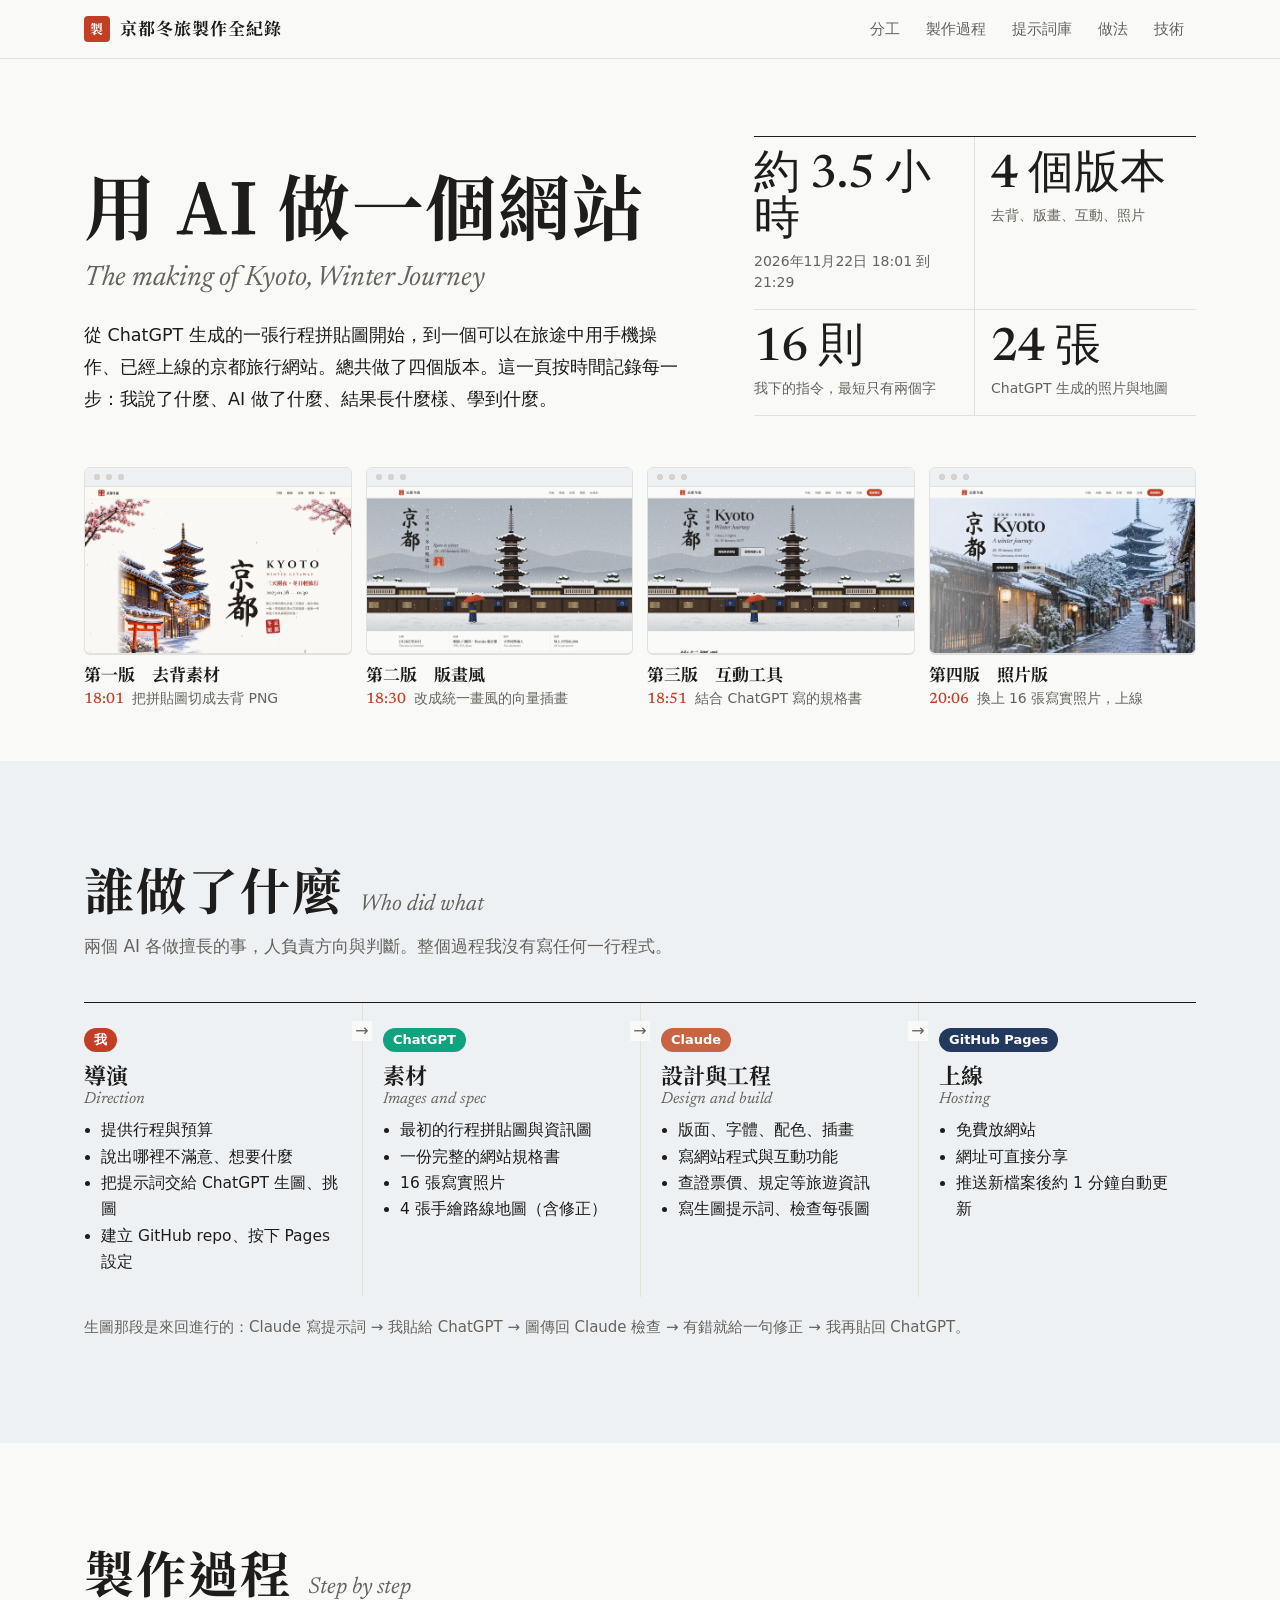
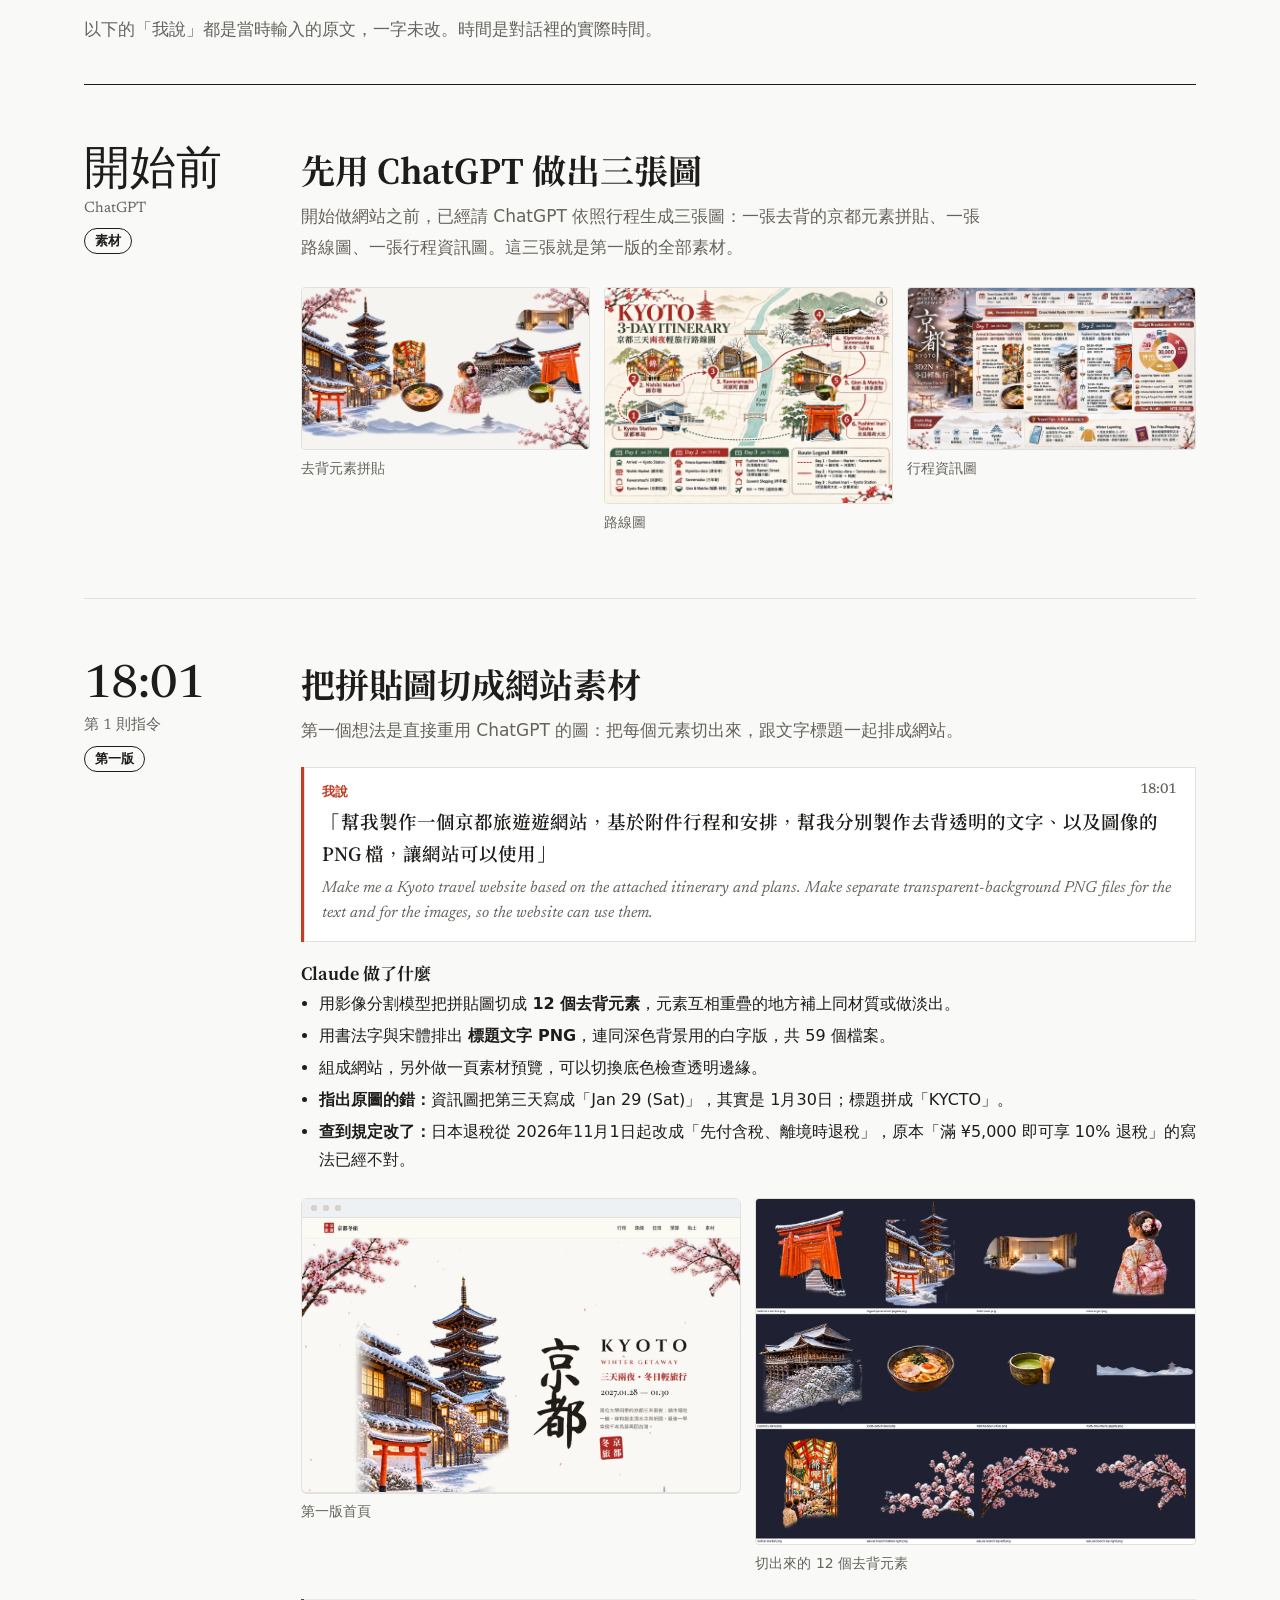
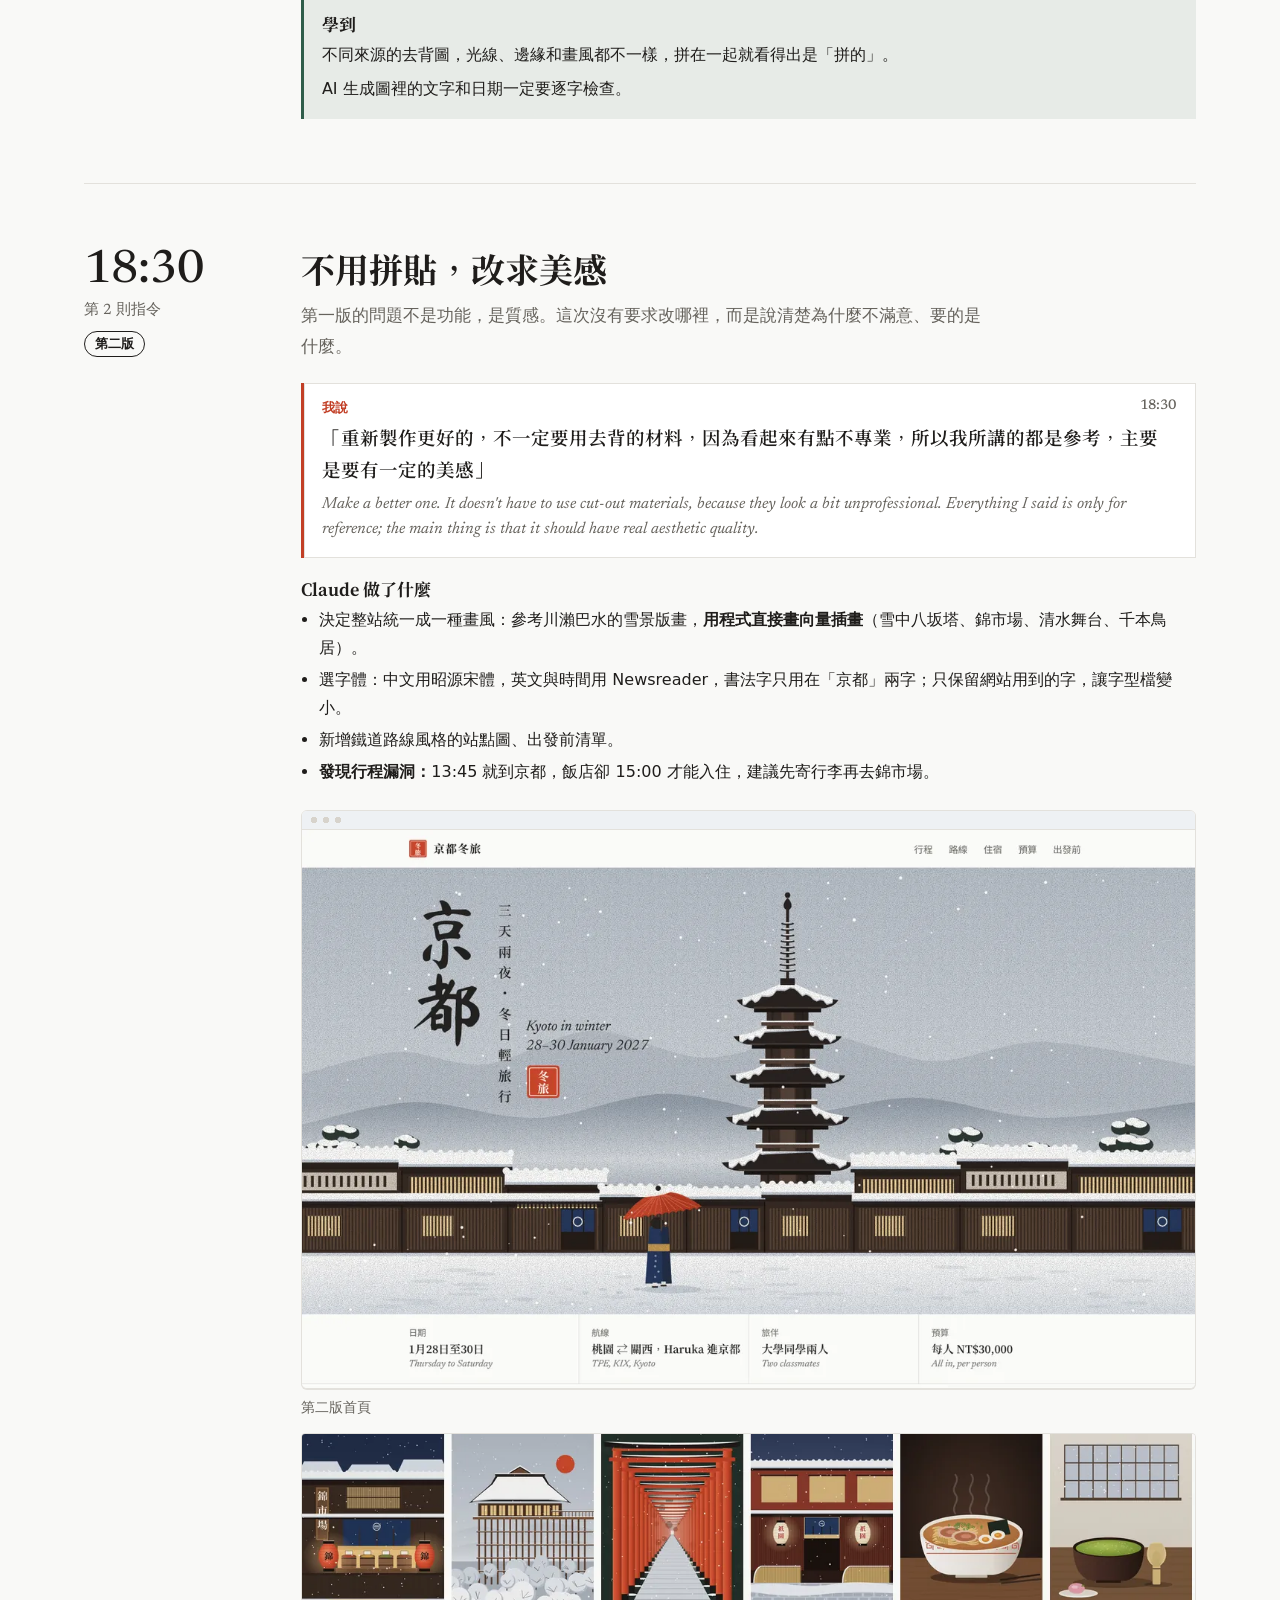
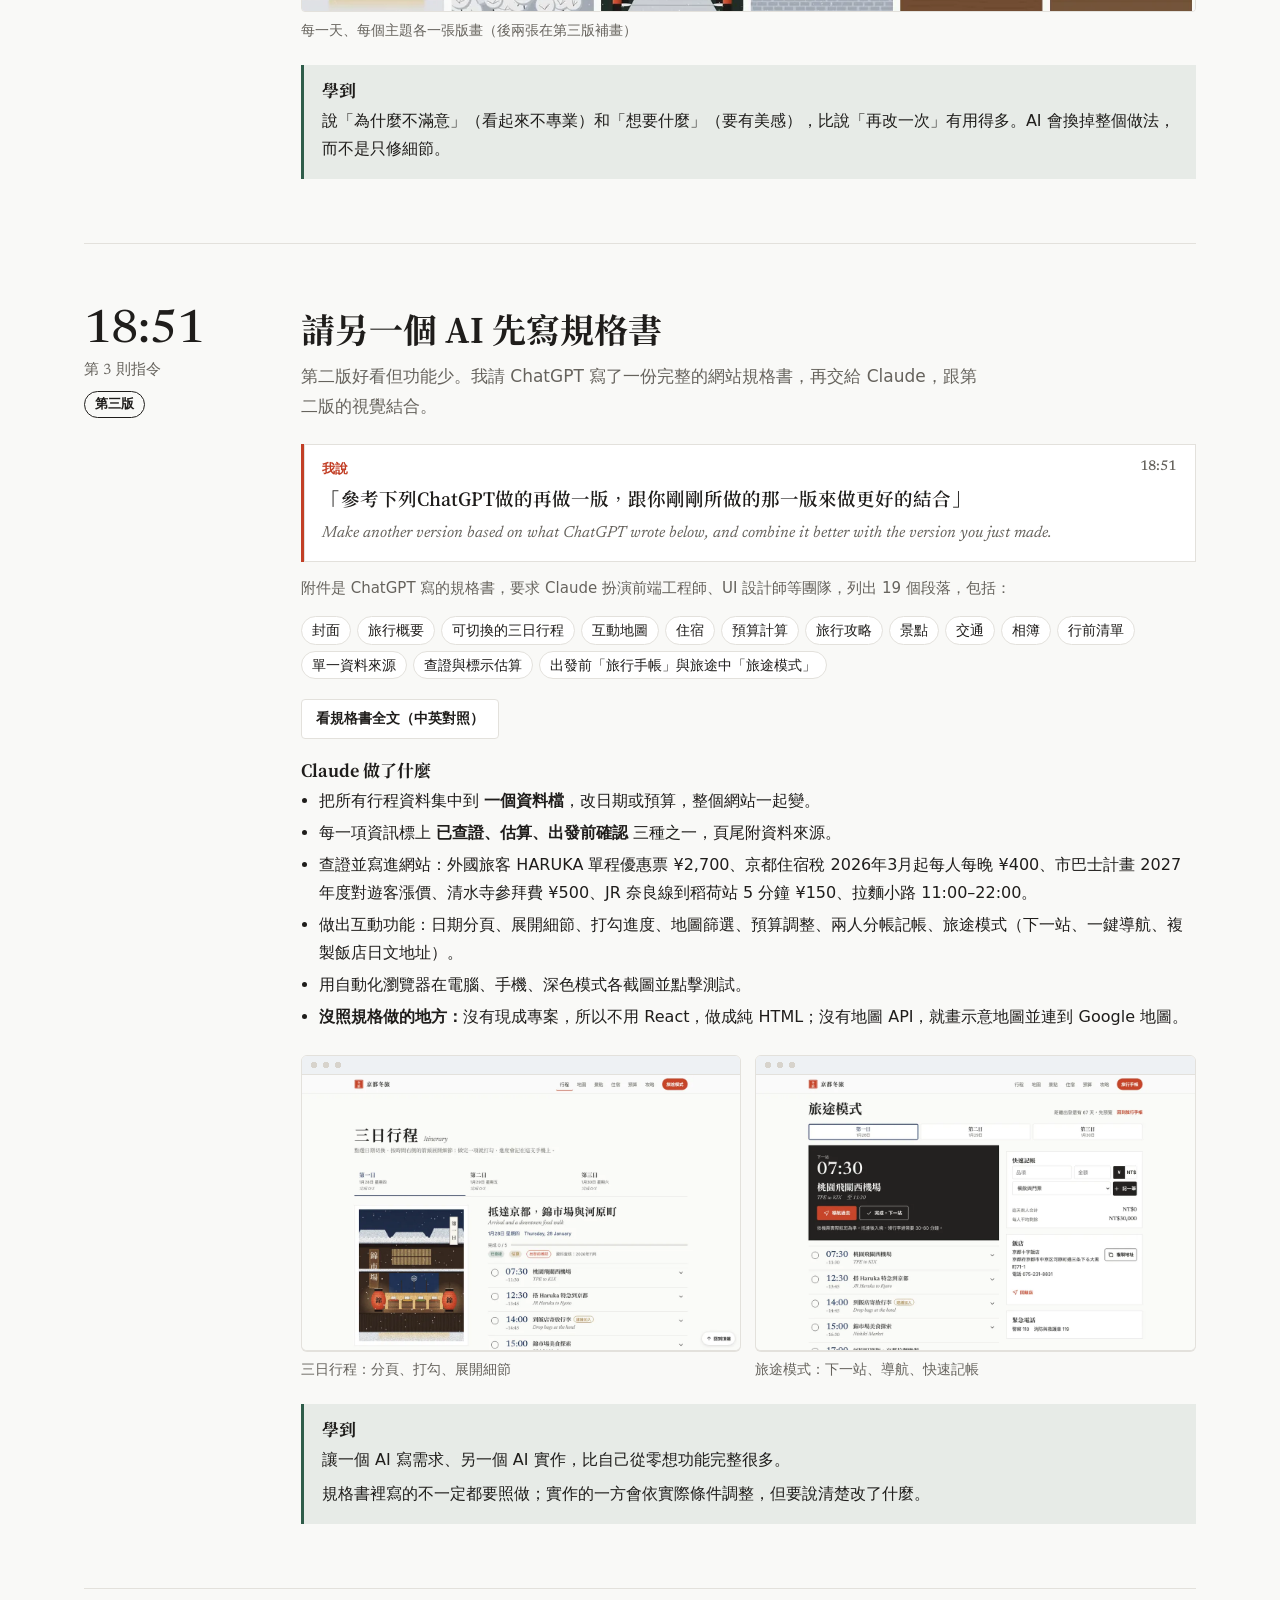
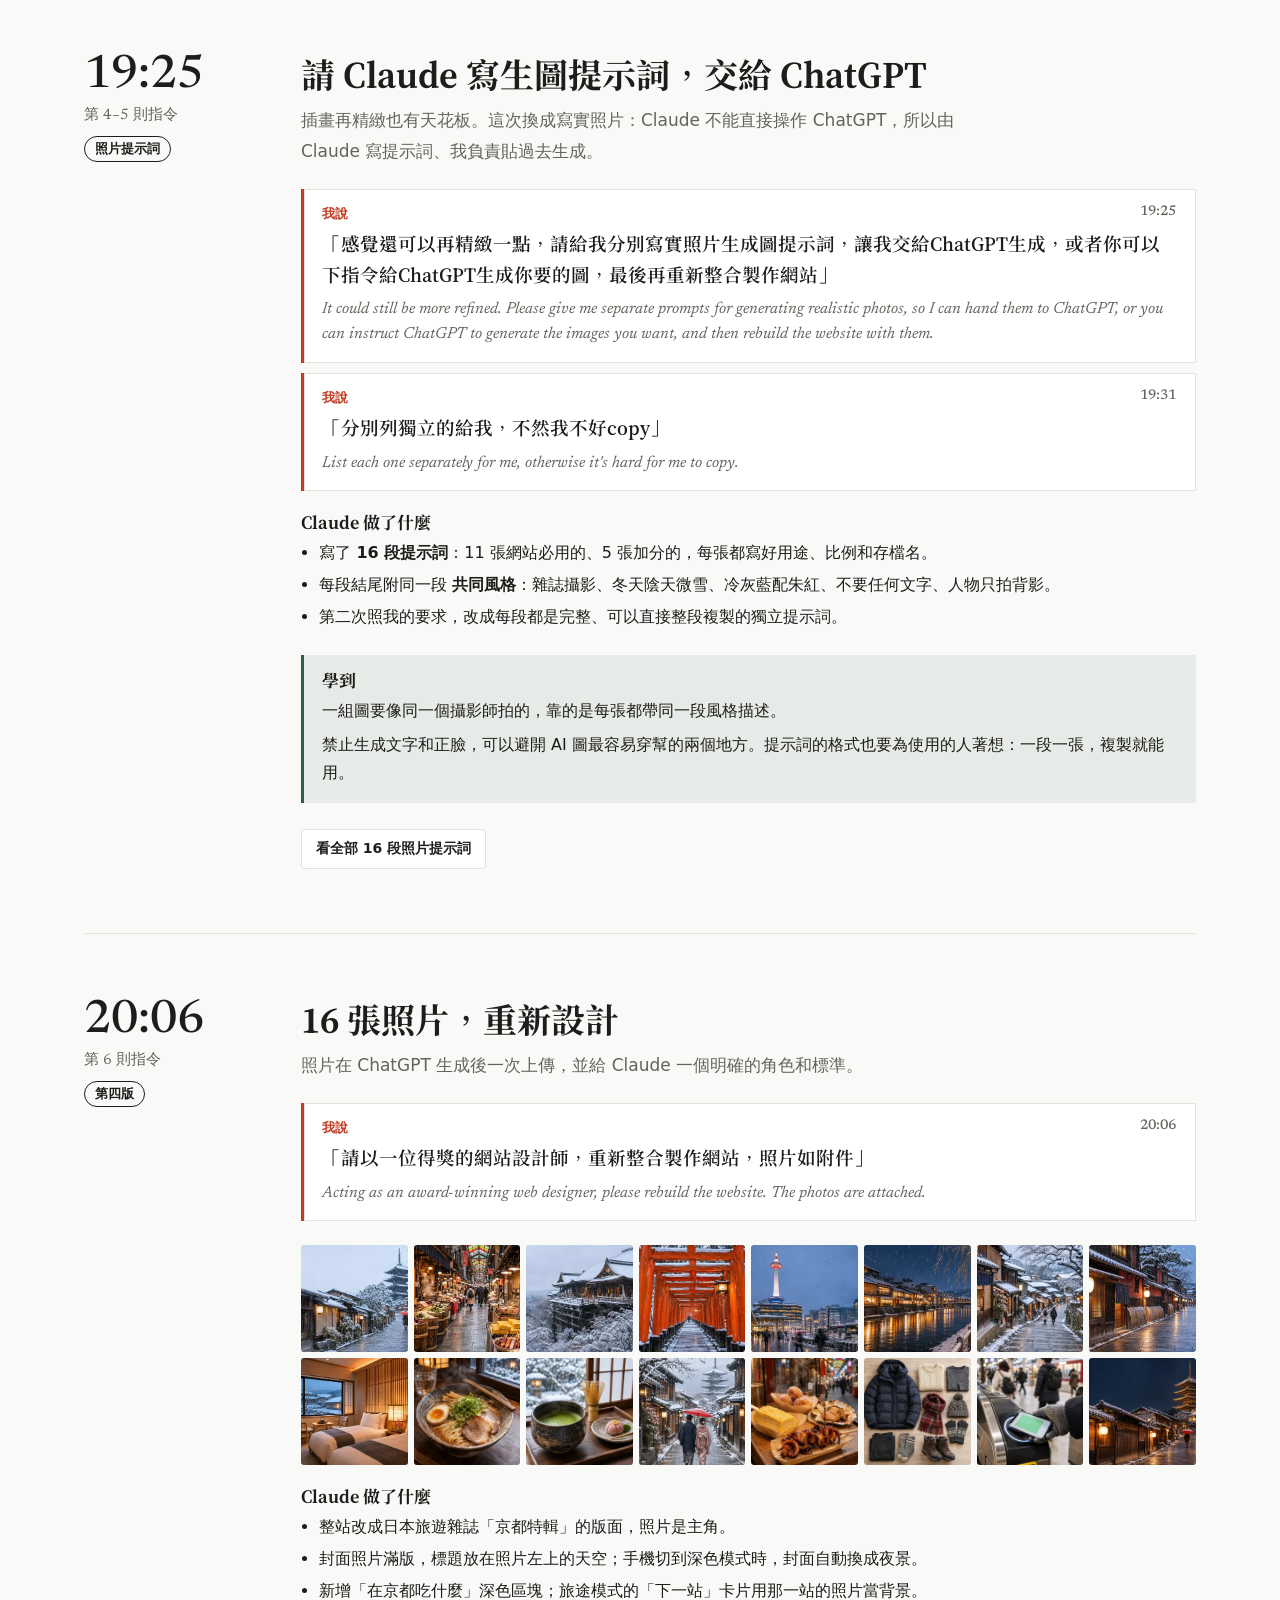
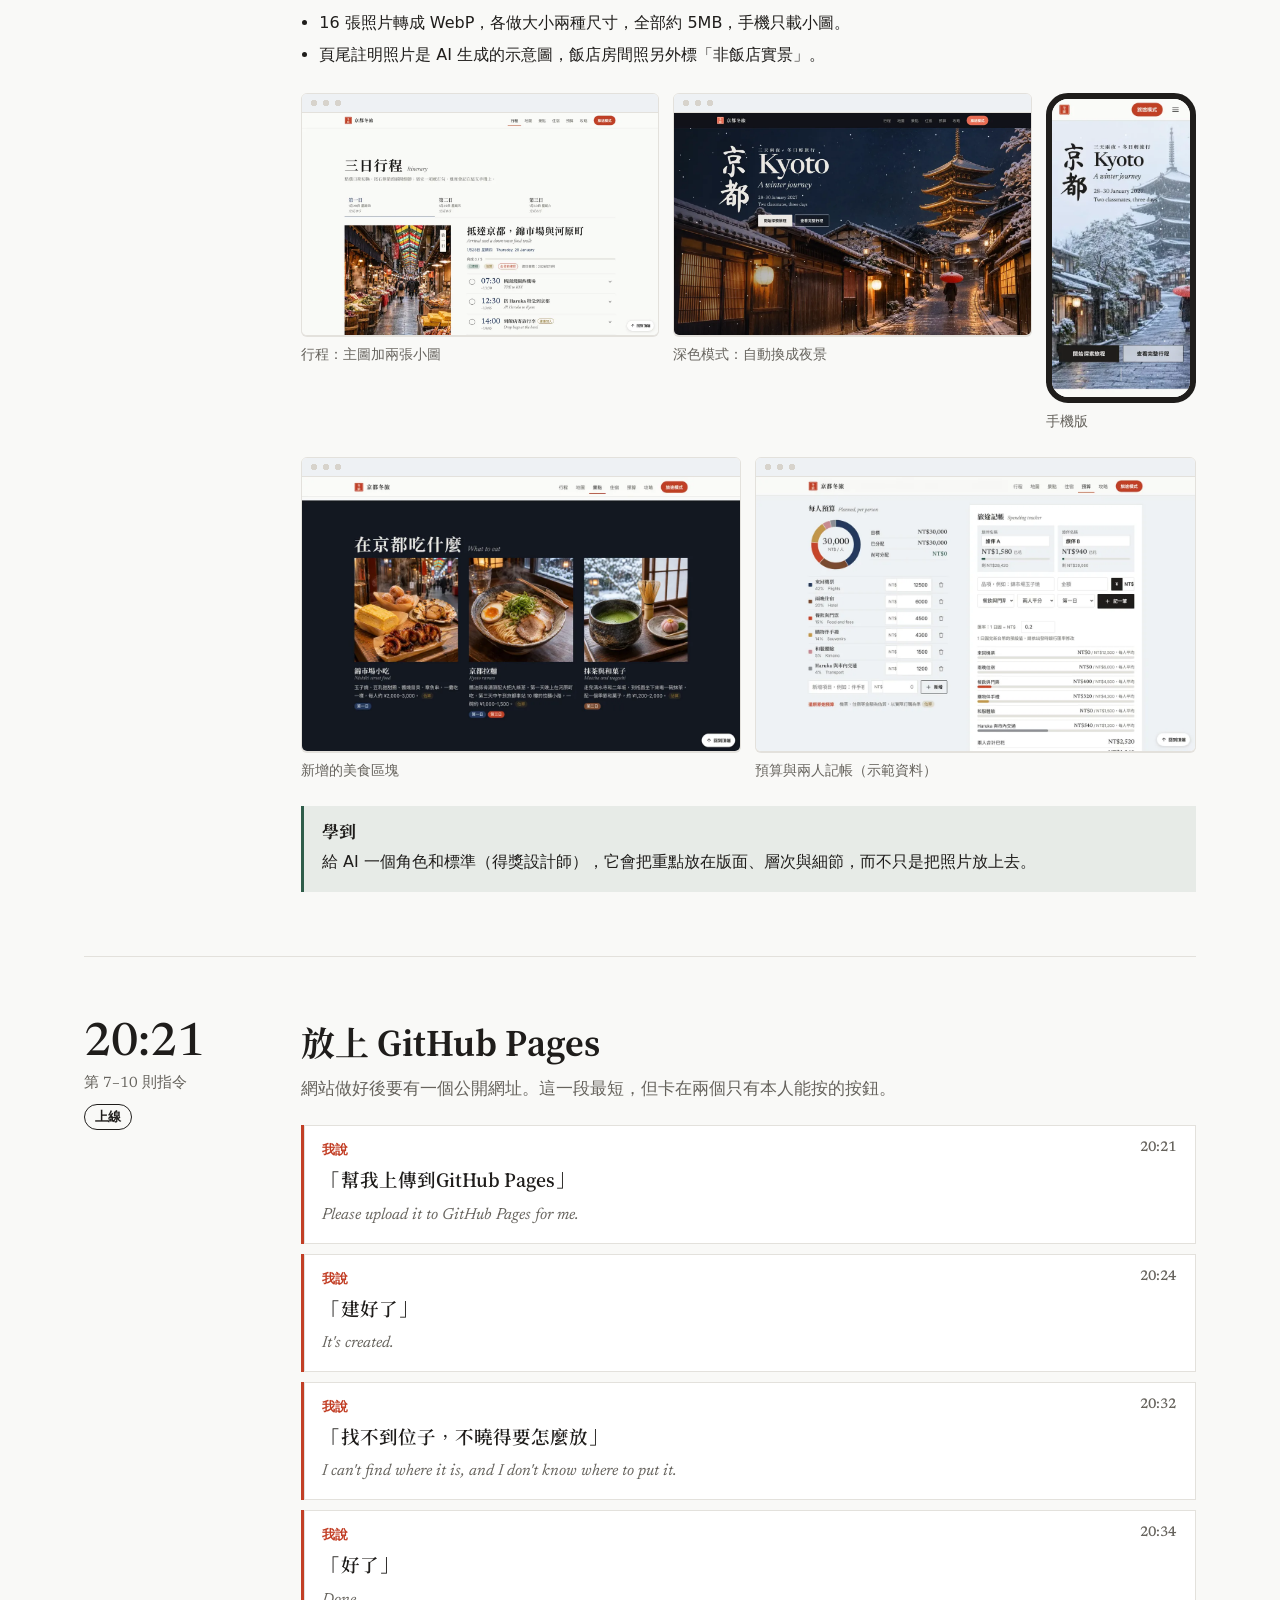
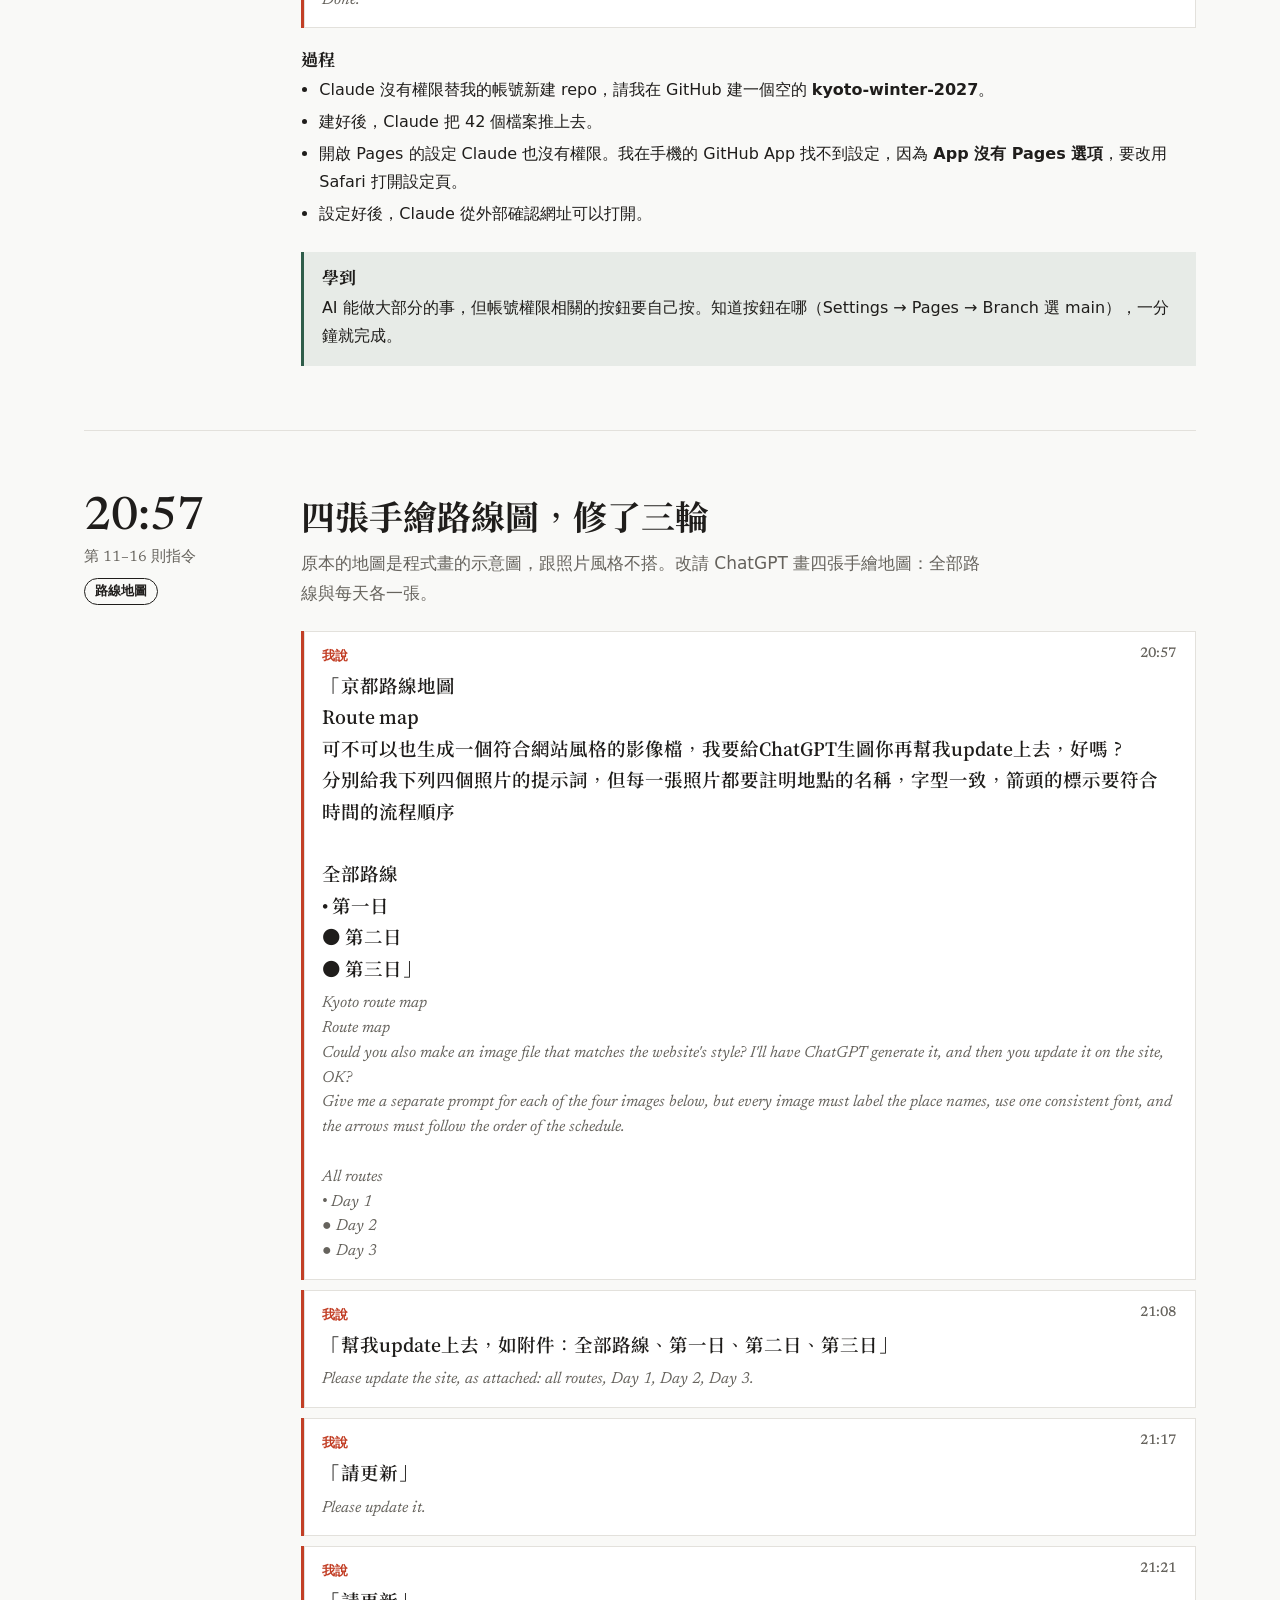
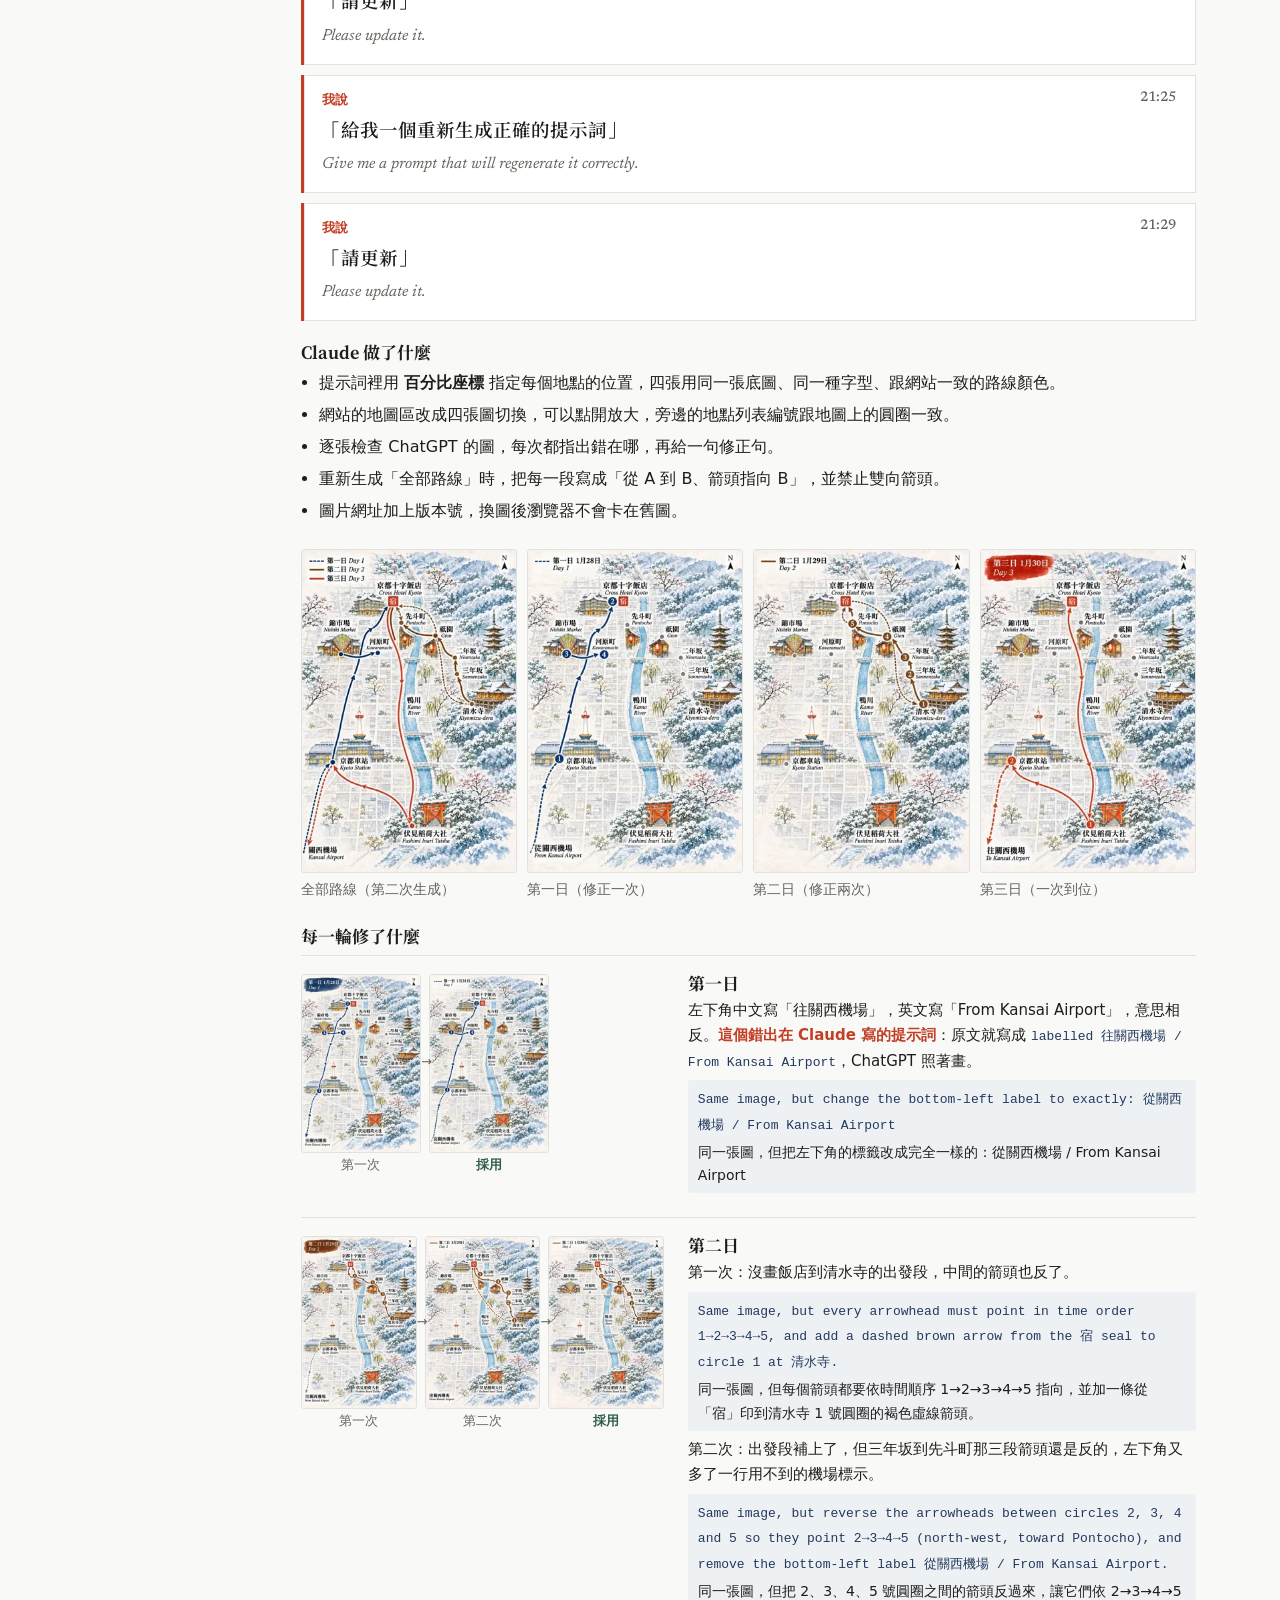
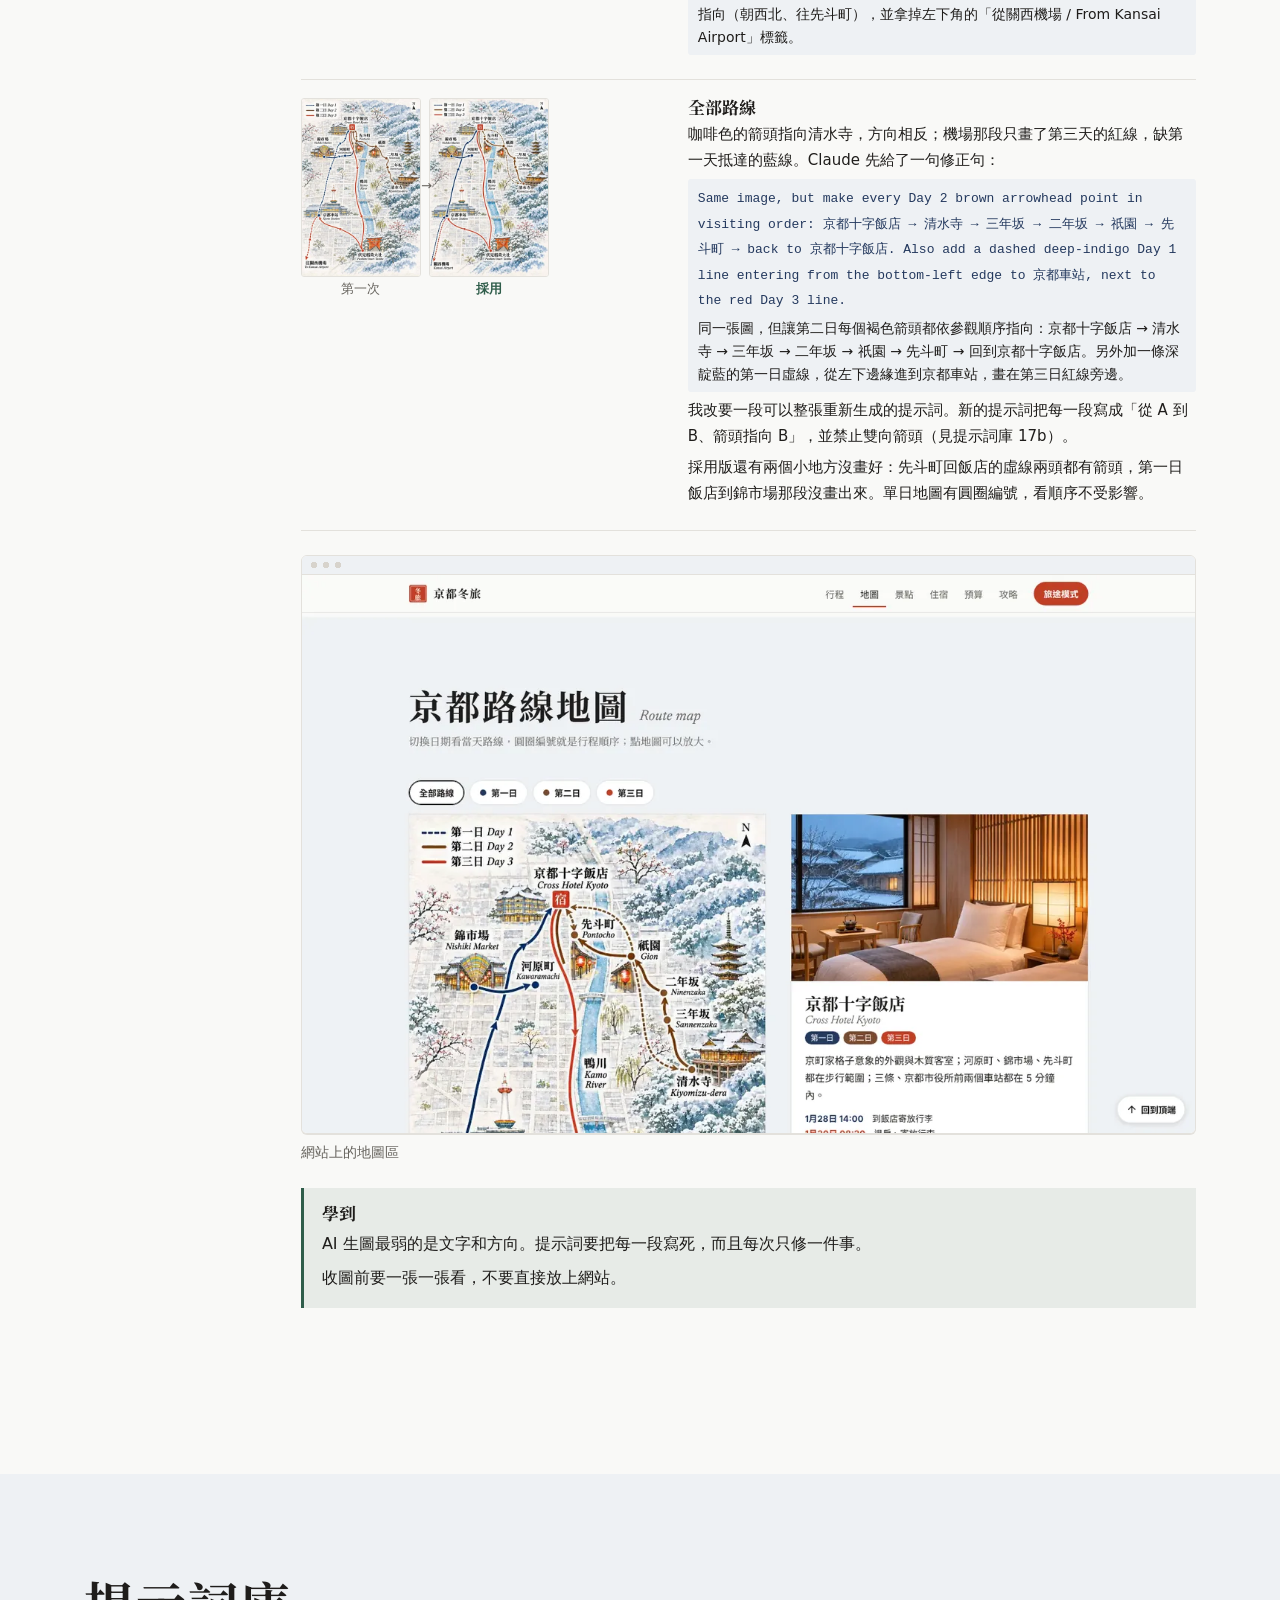
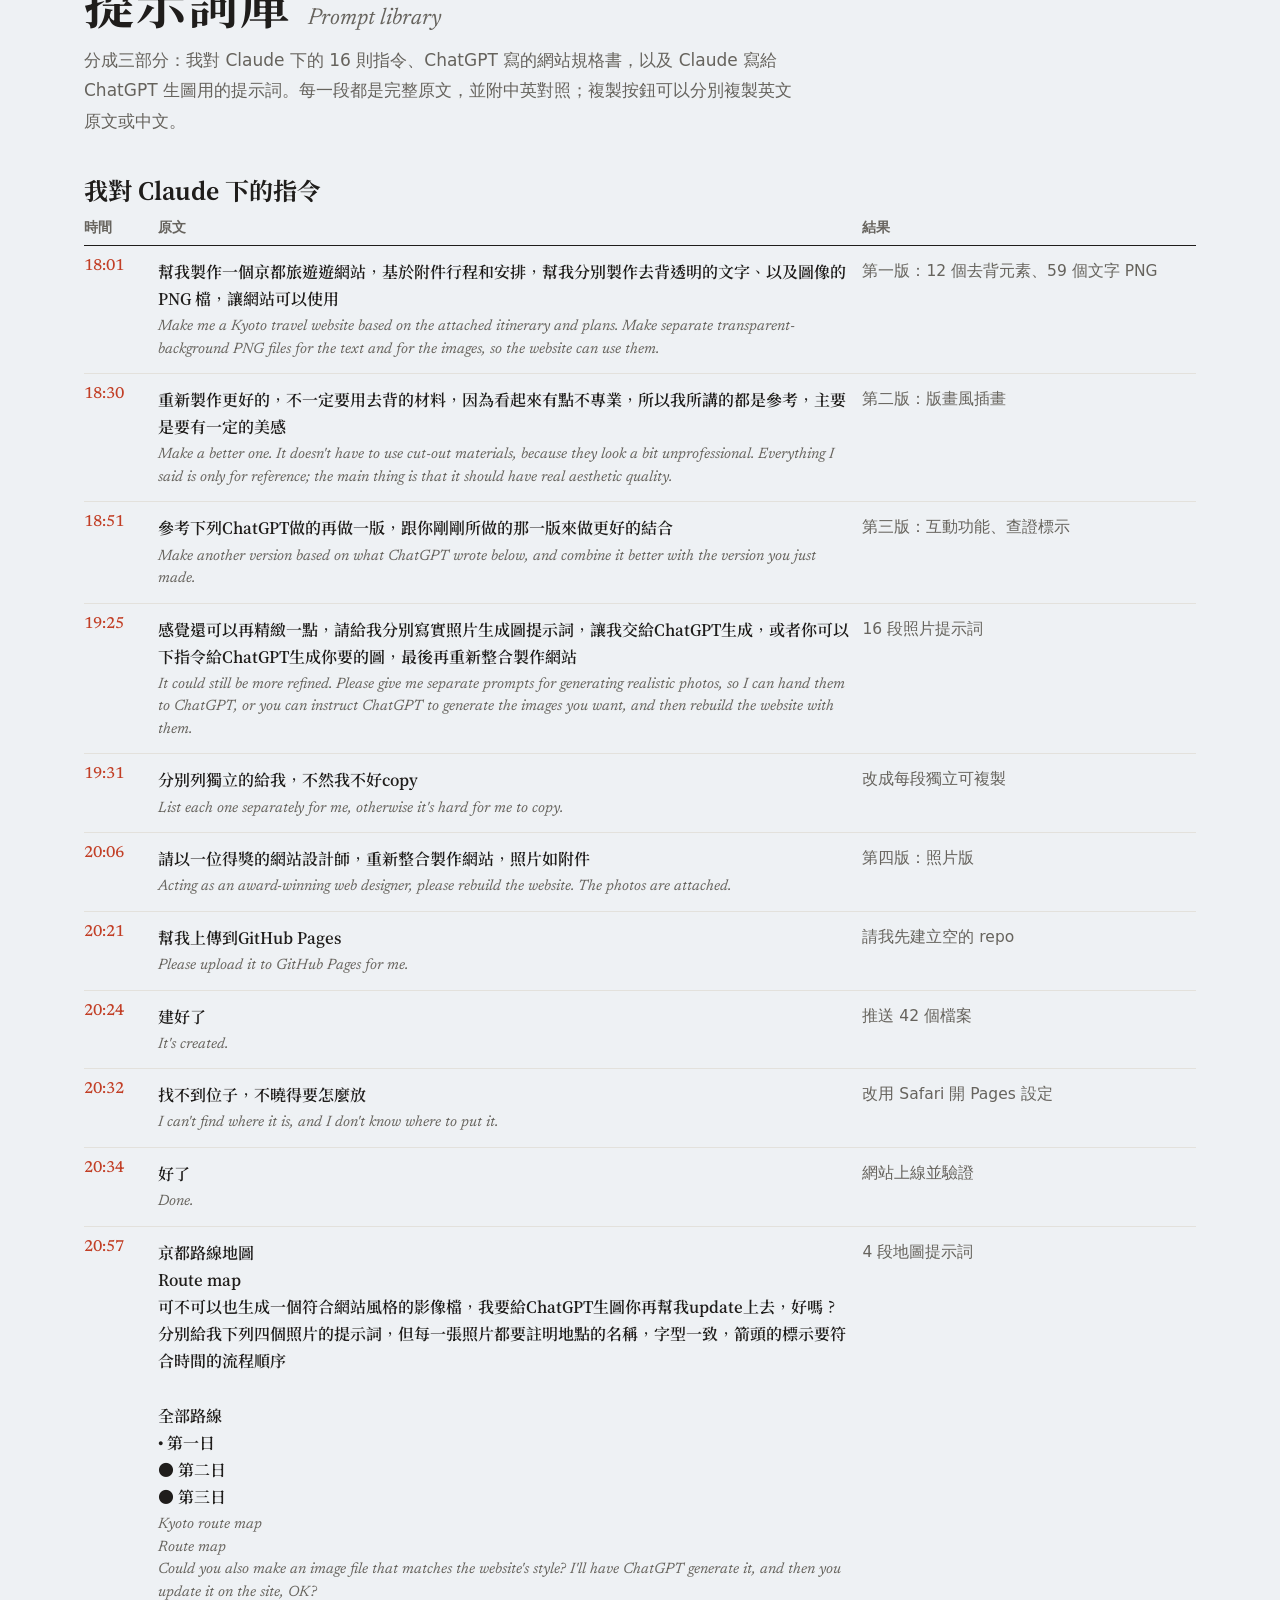
==== making-of/index.html @ 716c4bcb "新增製作紀錄頁 making-of/ A bilingual making-of page: the build process stage by stage, every prompt in ful" ====
<!DOCTYPE html>
<html lang="zh-Hant">
<head>
<meta charset="utf-8">
<meta name="viewport" content="width=device-width, initial-scale=1">
<title>用 AI 做網站：京都冬旅製作全紀錄</title>
<meta name="description" content="從一張 ChatGPT 拼貼圖到上線的旅行網站：四個版本、每一步的提示詞、AI 做了什麼、學到什麼。">
<style>
/* VOICE  a teaching case study handed to an AI-course teacher: calm, exact, generous with evidence
   IDEA   a film's making-of notebook: the versions laid out like a contact sheet, the director's words as script lines
   PICTURE the four versions of the Kyoto site side by side, v1 to v4, each stamped with the time it was made
   COLOUR snow white ground, sumi ink, shu vermilion marks the person's own words, pine green marks lessons; Kyoto day colours reused
   TYPE   Chiron Sung HK for Chinese headings and quotes, Newsreader for figures and times, system sans for body and code labels
   LAYOUT laptop: title and figures over the full-width version strip; stages hang their times in a left rail. phone: one column, strip 2x2 */
@font-face{font-family:"Chiron Sung HK";src:url(fonts/chiron-sung-sub.woff2) format("woff2");font-weight:300 900;font-display:swap}
@font-face{font-family:"Newsreader";src:url(fonts/newsreader-sub.woff2) format("woff2");font-weight:300 800;font-display:swap}
@font-face{font-family:"Newsreader";src:url(fonts/newsreader-italic-sub.woff2) format("woff2");font-weight:300 800;font-style:italic;font-display:swap}
:root{color-scheme:light dark;
--bg:light-dark(#F9F9F7,#111318);--ink:light-dark(#1F1D1B,#ECE9E3);--mute:light-dark(#66635D,#A6A29A);--line:light-dark(#E3E1DC,#2A2D34);
--tint:light-dark(#EEF1F4,#171A21);--card:light-dark(#FFFFFF,#1A1D25);--night:#121722;
--shu:light-dark(#C23F26,#EB6C51);--pine:light-dark(#2F5D4A,#86C2A5);--konjo:light-dark(#24395E,#9AB0DD);--gold:light-dark(#94702E,#D9B26A);
--zh:"Chiron Sung HK","Noto Serif TC","Songti TC",serif;--latin:"Newsreader",Georgia,serif;
--sans:system-ui,-apple-system,"PingFang TC","Noto Sans TC","Microsoft JhengHei",sans-serif;--mono:ui-monospace,"SF Mono",Menlo,Consolas,monospace}
:root[data-theme=light]{color-scheme:light}
:root[data-theme=dark]{color-scheme:dark}
*{box-sizing:border-box;min-width:0}
html{scroll-behavior:smooth;scroll-padding-top:72px}
body{margin:0;background:var(--bg);color:var(--ink);font:17px/1.8 var(--sans);overflow-x:clip;-webkit-font-smoothing:antialiased}
img{max-width:100%;height:auto;display:block}
a{color:inherit}
.wrap{max-width:1240px;margin:0 auto;padding-left:max(5vw,16px);padding-right:max(5vw,16px)}
.band{padding-top:clamp(56px,8vw,112px);padding-bottom:clamp(56px,8vw,112px)}
.tint{background:var(--tint)}
:focus-visible{outline:2px solid var(--shu);outline-offset:3px}

/* nav */
.nav{position:sticky;top:0;z-index:20;background:color-mix(in srgb,var(--bg) 90%,transparent);backdrop-filter:blur(12px);-webkit-backdrop-filter:blur(12px);border-bottom:1px solid var(--line)}
.navin{display:flex;align-items:center;gap:16px;min-height:58px}
.brand{font:700 17px var(--zh);letter-spacing:.06em;text-decoration:none;flex:none;display:flex;align-items:center;gap:10px}
.brand i{width:26px;height:26px;border-radius:4px;background:var(--shu);color:#fff;display:grid;place-items:center;font:700 13px var(--zh);font-style:normal}
.scroll{display:flex;gap:2px;overflow-x:auto;scrollbar-width:none;margin-left:auto}
.scroll a{flex:none;display:flex;align-items:center;min-height:44px;padding:0 12px;font:15px var(--sans);color:var(--mute);text-decoration:none}
.scroll a:hover{color:var(--ink)}
@media(max-width:560px){.brand span{display:none}}

/* hero */
.hero{padding-top:clamp(40px,6vw,80px);padding-bottom:clamp(32px,4vw,56px)}
.htop{display:grid;grid-template-columns:minmax(0,7fr) minmax(0,5fr);gap:clamp(24px,4vw,64px);align-items:end}
h1{margin:0;font:700 clamp(40px,5.6vw,76px)/1.08 var(--zh);letter-spacing:.02em}
h1 small{display:block;margin-top:14px;font:italic 400 clamp(20px,2.2vw,28px)/1.3 var(--latin);letter-spacing:0;color:var(--mute)}
.lede{margin:22px 0 0;max-width:34em;font:17.5px/1.85 var(--sans)}
.stats{display:grid;grid-template-columns:repeat(2,minmax(0,1fr));border-top:1.5px solid var(--ink)}
.stats div{padding:16px 0 16px;border-bottom:1px solid var(--line)}
.stats div:nth-child(odd){padding-right:16px;border-right:1px solid var(--line)}
.stats div:nth-child(even){padding-left:16px}
.stats b{display:block;font:500 clamp(34px,3.6vw,46px)/1 var(--latin);font-variant-numeric:lining-nums}
.stats span{display:block;margin-top:6px;font:14px/1.5 var(--sans);color:var(--mute)}
.strip{display:grid;grid-template-columns:repeat(4,minmax(0,1fr));gap:14px;margin-top:clamp(32px,4vw,52px)}
.frame{margin:0}
.shot{position:relative;border:1px solid var(--line);background:var(--card);border-radius:6px;overflow:hidden;box-shadow:0 1px 0 var(--line)}
.shot::before{content:"";display:block;height:18px;background:var(--tint);border-bottom:1px solid var(--line);background-image:radial-gradient(circle,#D7D3CC 3px,transparent 3.5px),radial-gradient(circle,#D7D3CC 3px,transparent 3.5px),radial-gradient(circle,#D7D3CC 3px,transparent 3.5px);background-size:12px 18px;background-position:6px 0,18px 0,30px 0;background-repeat:no-repeat}
.shot img{width:100%}
.frame figcaption{margin-top:10px;font:14px/1.55 var(--sans);color:var(--mute)}
.frame figcaption b{display:block;font:700 17px/1.4 var(--zh);color:var(--ink)}
.frame figcaption time{font:500 15px var(--latin);color:var(--shu);margin-right:8px}
@media(max-width:900px){.htop{grid-template-columns:1fr}.strip{grid-template-columns:repeat(2,minmax(0,1fr))}}

/* section heads */
.sh{display:flex;align-items:baseline;flex-wrap:wrap;gap:2px 16px;margin:0 0 12px}
.sh h2{margin:0;font:700 clamp(32px,4vw,50px)/1.12 var(--zh);letter-spacing:.04em}
.sh span{font:italic 400 clamp(18px,1.8vw,23px)/1.2 var(--latin);color:var(--mute)}
.lead{max-width:42em;margin:0 0 clamp(24px,3.4vw,40px);color:var(--mute)}

/* roles flow */
.flow{display:grid;grid-template-columns:repeat(4,minmax(0,1fr));gap:0;border-top:1.5px solid var(--ink)}
.role{padding:20px 20px 22px 0;position:relative}
.role+.role{padding-left:20px;border-left:1px solid var(--line)}
.role h3{margin:0;font:700 22px/1.35 var(--zh)}
.role h3 small{display:block;font:italic 400 16px var(--latin);color:var(--mute)}
.role ul{margin:10px 0 0;padding-left:1.1em;font:15.5px/1.7 var(--sans)}
.role .who{display:inline-block;margin-bottom:10px;padding:1px 10px;border-radius:99px;font:600 13px/1.7 var(--sans);color:#fff;background:var(--c)}
.role:not(:last-child)::after{content:"→";position:absolute;right:-10px;top:18px;width:20px;height:20px;display:grid;place-items:center;background:var(--bg);color:var(--mute);font:16px var(--sans);z-index:1}
.loop{margin:18px 0 0;font:15px/1.7 var(--sans);color:var(--mute)}
@media(max-width:900px){.flow{grid-template-columns:1fr 1fr}.role:nth-child(3){padding-left:0;border-left:0}.role:nth-child(n+3){border-top:1px solid var(--line)}.role:not(:last-child)::after{display:none}}
@media(max-width:560px){.flow{grid-template-columns:1fr}.role,.role+.role{padding:18px 0;border-left:0;border-top:1px solid var(--line)}.role:first-child{border-top:0}}

/* stages */
.stage{display:grid;grid-template-columns:10.5em minmax(0,1fr);gap:clamp(18px,3vw,48px);padding:clamp(36px,5vw,64px) 0;border-top:1px solid var(--line)}
.stage:first-of-type{border-top:1.5px solid var(--ink)}
.rail{position:sticky;top:84px;align-self:start}
.rail time{display:block;font:500 clamp(34px,3.6vw,46px)/1 var(--latin);font-variant-numeric:lining-nums tabular-nums}
.rail time small{display:block;margin-top:6px;font:15px var(--latin);color:var(--mute)}
.rail .ver{display:inline-block;margin-top:12px;padding:1px 10px;border:1px solid var(--ink);border-radius:99px;font:600 13px/1.7 var(--sans)}
.stage h3{margin:0;font:700 clamp(26px,2.8vw,34px)/1.3 var(--zh)}
.stage h3+p{margin:8px 0 0;color:var(--mute);max-width:40em}
.say{margin:22px 0 0;padding:16px 20px 16px 18px;border-left:3px solid var(--shu);background:var(--card);box-shadow:0 0 0 1px var(--line) inset}
.say .lbl{display:flex;justify-content:space-between;gap:12px;font:13px var(--sans);color:var(--shu);font-weight:600}
.say .lbl time{font:500 14px var(--latin);color:var(--mute)}
.say q{display:block;margin-top:6px;font:600 18.5px/1.7 var(--zh);quotes:"「" "」"}
.say+.say{margin-top:10px}
.did{margin:22px 0 0}
.did h4,.got h4{margin:0 0 6px;font:700 17px var(--zh)}
.did ul{margin:0;padding-left:1.15em;font:16px/1.75 var(--sans)}
.did li{margin:4px 0}
.did li b{font-weight:600}
.figs{display:grid;gap:14px;margin:24px 0 0}
.figs.two{grid-template-columns:minmax(0,1fr) minmax(0,1fr)}
.figs.three{grid-template-columns:repeat(3,minmax(0,1fr))}
.figs.dm{grid-template-columns:minmax(0,1fr) minmax(0,1fr) 150px;align-items:start}
.figs figure{margin:0}
.figs figcaption{margin-top:8px;font:14px/1.55 var(--sans);color:var(--mute)}
.plain{border:1px solid var(--line);border-radius:4px;overflow:hidden;background:var(--card)}
.phone{border:6px solid #1F1D1B;border-radius:22px;overflow:hidden;background:#1F1D1B}
.got{margin:24px 0 0;padding:16px 18px;background:color-mix(in srgb,var(--pine) 9%,var(--bg));border-left:3px solid var(--pine)}
.got p{margin:0;font:16px/1.75 var(--sans)}
.got p+p{margin-top:6px}
.spec{margin:14px 0 0;display:flex;flex-wrap:wrap;gap:6px}
.spec span{padding:2px 10px;border:1px solid var(--line);border-radius:99px;font:13.5px/1.7 var(--sans);background:var(--card)}
.grid16{display:grid;grid-template-columns:repeat(8,minmax(0,1fr));gap:6px;margin:24px 0 0}
.grid16 img{width:100%;aspect-ratio:1;object-fit:cover;border-radius:3px}
.maps4{display:grid;grid-template-columns:repeat(4,minmax(0,1fr));gap:10px;margin:24px 0 0}
.maps4 figure{margin:0}
.maps4 img{border-radius:3px;border:1px solid var(--line)}
.maps4 figcaption{margin-top:6px;font:13.5px/1.5 var(--sans);color:var(--mute)}
.fxh{margin:28px 0 8px;font:700 17px var(--zh)}
.fixes{border-top:1px solid var(--line)}
.fx{display:grid;grid-template-columns:minmax(0,5fr) minmax(0,7fr);gap:14px 24px;padding:18px 0;border-bottom:1px solid var(--line);font:15px/1.7 var(--sans)}
.fxi{display:flex;gap:8px;align-items:flex-start}
.fxi figure{margin:0;flex:1 1 0;max-width:120px;position:relative}
.fxi figure+figure::before{content:"→";position:absolute;left:-8px;top:40%;width:8px;text-align:center;font:13px var(--sans);color:var(--mute)}
.fxi img{border-radius:3px;border:1px solid var(--line)}
.fxi figcaption{margin-top:4px;font:12.5px var(--sans);color:var(--mute);text-align:center}
.fxi figure:last-child figcaption{color:var(--pine);font-weight:600}
.fx b{display:block;font:700 17px var(--zh);margin-bottom:4px}
.fx p{margin:0 0 6px}
.fx strong{font-weight:600;color:var(--shu)}
.fx code{font:13px/1.6 var(--mono);overflow-wrap:anywhere;color:var(--konjo)}
.fx .fs{padding:6px 10px;background:var(--tint);border-radius:3px}
@media(max-width:700px){.fx{grid-template-columns:1fr}}
@media(max-width:820px){.stage{grid-template-columns:1fr;gap:12px}.rail{position:static;display:flex;align-items:baseline;gap:14px;flex-wrap:wrap}.rail time small{display:inline;margin:0 0 0 8px}.rail .ver{margin:0}.figs.two,.figs.three{grid-template-columns:1fr}.figs.dm{grid-template-columns:minmax(0,1fr) 120px}.figs.dm figure:first-child{grid-column:1/-1}.grid16{grid-template-columns:repeat(4,minmax(0,1fr))}.maps4{grid-template-columns:repeat(2,minmax(0,1fr))}}

/* prompt library */
.ptable{width:100%;border-collapse:collapse;font:15.5px/1.7 var(--sans)}
.ptable th{text-align:left;font:600 13.5px var(--sans);color:var(--mute);padding:8px 10px 8px 0;border-bottom:1.5px solid var(--ink)}
.ptable td{padding:12px 12px 12px 0;border-bottom:1px solid var(--line);vertical-align:top}
.ptable td:first-child{font:500 16px var(--latin);white-space:nowrap;color:var(--shu);width:4.6em}
.ptable td:nth-child(2){font:600 16px/1.7 var(--zh)}
.ptable td:last-child{color:var(--mute);width:30%}
@media(max-width:700px){.ptable thead{display:none}.ptable tr{display:grid;grid-template-columns:4.6em minmax(0,1fr);padding:10px 0;border-bottom:1px solid var(--line)}.ptable td{border:0;padding:2px 0}.ptable td:last-child{grid-column:2;width:auto;font-size:14.5px}}
.libh{margin:clamp(40px,5vw,64px) 0 6px;font:700 24px var(--zh)}
.libp{margin:0 0 16px;color:var(--mute);max-width:42em}
.style{position:relative;margin:0 0 18px;padding:18px 20px;background:var(--night);color:#E6E3DC;border-radius:4px}
.style pre{margin:0;white-space:pre-wrap;font:14px/1.7 var(--mono);overflow-wrap:anywhere}
.plist{border-top:1px solid var(--line)}
details.pr{border-bottom:1px solid var(--line)}
details.pr summary{list-style:none;cursor:pointer;display:grid;grid-template-columns:3em minmax(0,1fr) auto 24px;align-items:center;gap:12px;min-height:56px;padding:6px 0}
details.pr summary::-webkit-details-marker{display:none}
details.pr summary .n{font:500 20px var(--latin);color:var(--mute);font-variant-numeric:tabular-nums}
details.pr summary b{font:700 17px/1.4 var(--zh)}
details.pr summary small{display:block;font:13.5px var(--sans);color:var(--mute);font-weight:400}
details.pr summary .r{font:13px var(--sans);color:var(--mute);white-space:nowrap}
details.pr summary::after{content:"";width:9px;height:9px;border-right:1.5px solid var(--mute);border-bottom:1.5px solid var(--mute);transform:rotate(45deg);justify-self:center;margin-top:-4px;transition:transform .2s}
details.pr[open] summary::after{transform:rotate(-135deg);margin-top:4px}
.pbody{display:grid;grid-template-columns:120px minmax(0,1fr);gap:16px;padding:4px 0 18px}
.pbody img{border-radius:3px;border:1px solid var(--line)}
.pbody pre.x{margin:0;padding:14px 16px;background:var(--tint);border-radius:4px;white-space:pre-wrap;font:13.5px/1.7 var(--mono);overflow-wrap:anywhere;max-height:340px;overflow:auto}
.copy{display:inline-flex;align-items:center;gap:6px;min-height:40px;margin-top:8px;padding:0 14px;border:1px solid var(--line);border-radius:4px;background:var(--card);font:600 14px var(--sans);cursor:pointer;color:var(--ink)}
.copy:hover{border-color:var(--ink)}
.copied{margin-left:10px;font:13px var(--sans);color:var(--pine)}
.pnote{margin:10px 0 0;padding:8px 12px;border-left:3px solid var(--shu);background:var(--card);font:14.5px/1.65 var(--sans)}
.qc{width:100%;border-collapse:collapse;font:15px/1.65 var(--sans);min-width:620px}
.qc th{text-align:left;font:600 13.5px var(--sans);color:var(--mute);padding:8px 12px 8px 0;border-bottom:1.5px solid var(--ink)}
.qc td{padding:10px 12px 10px 0;border-bottom:1px solid var(--line);vertical-align:top}
.qc td:first-child{font:700 15.5px var(--zh);white-space:nowrap}
.qc code{font:13px/1.6 var(--mono);color:var(--konjo);overflow-wrap:anywhere}
@media(max-width:600px){.pbody{grid-template-columns:1fr}.pbody img{max-width:160px}details.pr summary{grid-template-columns:2.4em minmax(0,1fr) 20px}details.pr summary .r{display:none}}

/* bilingual */
.say .en{margin:6px 0 0;font:italic 400 16px/1.55 var(--latin);color:var(--mute);white-space:pre-line}
.say q{white-space:pre-line}
.ptable .zq{display:block;white-space:pre-line}
.ptable .eq{display:block;margin-top:4px;font:italic 400 15px/1.5 var(--latin);color:var(--mute);white-space:pre-line}
.fz{display:block;margin-top:4px;font:14px/1.65 var(--sans);color:var(--ink)}
.bi{border-bottom:1px solid var(--line)}
.bh,.br{display:grid;grid-template-columns:minmax(0,1fr) minmax(0,1fr);gap:0 24px}
.bh{padding:0 0 6px;border-bottom:1.5px solid var(--ink);font:600 12.5px var(--sans);color:var(--mute)}
.bg+.bg{margin-top:10px}
.br{padding:7px 0;border-top:1px solid var(--line)}
.bg .br:first-child,.bh+.bg .br:first-child{border-top:0}
.br p{margin:0}
.br .e{font:14.5px/1.65 var(--sans);overflow-wrap:anywhere}
.br .z{font:15px/1.75 var(--sans)}
.br.zo .z{grid-column:1/-1}
.br.sh2 .e,.br.sh2 .z{font-weight:700;font-size:16px;padding-top:10px}
.sgap{height:10px}
.srule{border:0;border-top:1.5px solid var(--ink);margin:14px 0}
.sbody{padding:4px 0 20px}
.sbody .bi{max-height:70vh;overflow:auto;padding-right:6px}
.sbody .bh{position:sticky;top:0;z-index:1;background:var(--tint);padding-top:4px}
.cbar{display:flex;flex-wrap:wrap;align-items:center;gap:8px;margin-top:10px}
.cbar .copy{margin-top:0}
.style .bh{color:#AEB4BF;border-bottom-color:#E6E3DC}
.style .br{border-top-color:rgba(255,255,255,.14)}
.style .bi{border-bottom:0}
.style .br .e,.style .br .z{color:#E6E3DC}
@media(max-width:900px){.bh{display:none}.br{grid-template-columns:1fr}.br .z{margin-top:3px;color:var(--konjo)}.style .br .z{color:#C9D4EA}}

/* method */
.rules{display:grid;grid-template-columns:repeat(2,minmax(0,1fr));gap:0 clamp(24px,4vw,64px);border-top:1.5px solid var(--ink)}
.rule{padding:22px 0;border-bottom:1px solid var(--line)}
.rule h3{margin:0;font:700 21px/1.4 var(--zh)}
.rule p{margin:8px 0 0;font:16px/1.75 var(--sans)}
.rule p.ex{font-size:14.5px;color:var(--mute)}
@media(max-width:820px){.rules{grid-template-columns:1fr}}

/* tech */
.tgrid{display:grid;grid-template-columns:minmax(0,7fr) minmax(0,5fr);gap:clamp(24px,4vw,64px);align-items:start}
.ttable{width:100%;border-collapse:collapse;font:15.5px/1.65 var(--sans)}
.ttable th{text-align:left;font:600 15px var(--zh);padding:11px 16px 11px 0;border-bottom:1px solid var(--line);vertical-align:top;width:5.5em;white-space:nowrap}
.ttable td{padding:11px 0;border-bottom:1px solid var(--line)}
.ttable tr:first-child th,.ttable tr:first-child td{border-top:1.5px solid var(--ink)}
.tree{margin:0;padding:18px 20px;background:var(--night);color:#E6E3DC;border-radius:4px;font:13.5px/1.75 var(--mono);white-space:pre;overflow-x:auto}
.tree i{color:#9EA6B4;font-style:normal}
@media(max-width:900px){.tgrid{grid-template-columns:1fr}}

/* footer */
.foot{background:var(--night);color:#E6E3DC}
.footin{display:grid;grid-template-columns:minmax(0,1fr) auto;gap:18px 32px;align-items:end;padding-top:clamp(48px,6vw,80px);padding-bottom:40px}
.foot h2{margin:0;font:700 clamp(28px,3.4vw,42px)/1.25 var(--zh)}
.foot p{margin:10px 0 0;font:15px/1.7 var(--sans);color:#AEB4BF;max-width:40em}
.links{display:grid;gap:8px}
.links a{display:inline-flex;align-items:center;justify-content:space-between;gap:18px;min-height:48px;padding:0 18px;border:1px solid rgba(255,255,255,.28);border-radius:4px;text-decoration:none;font:600 15px var(--sans);color:#fff}
.links a:hover{border-color:#fff}
.links a.main{background:var(--shu);border-color:var(--shu)}
@media(max-width:700px){.footin{grid-template-columns:1fr}}
@media (prefers-reduced-motion:reduce){html{scroll-behavior:auto}}
</style>
</head>
<body>
<header class="nav"><div class="wrap navin">
  <a class="brand" href="#top"><i>製</i><span>京都冬旅製作全紀錄</span></a>
  <nav class="scroll" aria-label="章節">
    <a href="#roles">分工</a><a href="#process">製作過程</a><a href="#prompts">提示詞庫</a><a href="#method">做法</a><a href="#tech">技術</a>
  </nav>
</div></header>

<main>
<section class="wrap hero" id="top">
  <div class="htop">
    <div>
      <h1>用 AI 做一個網站<small>The making of Kyoto, Winter Journey</small></h1>
      <p class="lede">從 ChatGPT 生成的一張行程拼貼圖開始，到一個可以在旅途中用手機操作、已經上線的京都旅行網站。總共做了四個版本。這一頁按時間記錄每一步：我說了什麼、AI 做了什麼、結果長什麼樣、學到什麼。</p>
    </div>
    <div class="stats">
      <div><b>約 3.5 小時</b><span>2026年11月22日 18:01 到 21:29</span></div>
      <div><b>4 個版本</b><span>去背、版畫、互動、照片</span></div>
      <div><b>16 則</b><span>我下的指令，最短只有兩個字</span></div>
      <div><b>24 張</b><span>ChatGPT 生成的照片與地圖</span></div>
    </div>
  </div>
  <div class="strip">
    <figure class="frame"><div class="shot"><img src="img/v1-hero.webp" alt="第一版首頁：去背的五重塔與櫻花枝拼貼" width="1200" height="750"></div><figcaption><b>第一版　去背素材</b><time>18:01</time>把拼貼圖切成去背 PNG</figcaption></figure>
    <figure class="frame"><div class="shot"><img src="img/v2-hero.webp" alt="第二版首頁：版畫風的雪中八坂塔" width="1200" height="750"></div><figcaption><b>第二版　版畫風</b><time>18:30</time>改成統一畫風的向量插畫</figcaption></figure>
    <figure class="frame"><div class="shot"><img src="img/v3-hero.webp" alt="第三版首頁：版畫封面加上行動按鈕" width="1200" height="750"></div><figcaption><b>第三版　互動工具</b><time>18:51</time>結合 ChatGPT 寫的規格書</figcaption></figure>
    <figure class="frame"><div class="shot"><img src="img/v4-hero.webp" alt="第四版首頁：雪中八坂塔的寫實照片" width="1200" height="750"></div><figcaption><b>第四版　照片版</b><time>20:06</time>換上 16 張寫實照片，上線</figcaption></figure>
  </div>
</section>

<section class="band tint" id="roles" aria-labelledby="h-roles">
  <div class="wrap">
    <div class="sh"><h2 id="h-roles">誰做了什麼</h2><span>Who did what</span></div>
    <p class="lead">兩個 AI 各做擅長的事，人負責方向與判斷。整個過程我沒有寫任何一行程式。</p>
    <div class="flow">
      <div class="role" style="--c:var(--shu)"><span class="who">我</span><h3>導演<small>Direction</small></h3><ul><li>提供行程與預算</li><li>說出哪裡不滿意、想要什麼</li><li>把提示詞交給 ChatGPT 生圖、挑圖</li><li>建立 GitHub repo、按下 Pages 設定</li></ul></div>
      <div class="role" style="--c:#10A37F"><span class="who">ChatGPT</span><h3>素材<small>Images and spec</small></h3><ul><li>最初的行程拼貼圖與資訊圖</li><li>一份完整的網站規格書</li><li>16 張寫實照片</li><li>4 張手繪路線地圖（含修正）</li></ul></div>
      <div class="role" style="--c:#C96442"><span class="who">Claude</span><h3>設計與工程<small>Design and build</small></h3><ul><li>版面、字體、配色、插畫</li><li>寫網站程式與互動功能</li><li>查證票價、規定等旅遊資訊</li><li>寫生圖提示詞、檢查每張圖</li></ul></div>
      <div class="role" style="--c:var(--konjo)"><span class="who">GitHub Pages</span><h3>上線<small>Hosting</small></h3><ul><li>免費放網站</li><li>網址可直接分享</li><li>推送新檔案後約 1 分鐘自動更新</li></ul></div>
    </div>
    <p class="loop">生圖那段是來回進行的：Claude 寫提示詞 → 我貼給 ChatGPT → 圖傳回 Claude 檢查 → 有錯就給一句修正 → 我再貼回 ChatGPT。</p>
  </div>
</section>

<section class="band" id="process" aria-labelledby="h-process">
  <div class="wrap">
    <div class="sh"><h2 id="h-process">製作過程</h2><span>Step by step</span></div>
    <p class="lead">以下的「我說」都是當時輸入的原文，一字未改。時間是對話裡的實際時間。</p>

    <article class="stage" id="s0">
      <div class="rail"><time>開始前<small>ChatGPT</small></time><span class="ver">素材</span></div>
      <div>
        <h3>先用 ChatGPT 做出三張圖</h3>
        <p>開始做網站之前，已經請 ChatGPT 依照行程生成三張圖：一張去背的京都元素拼貼、一張路線圖、一張行程資訊圖。這三張就是第一版的全部素材。</p>
        <div class="figs three">
          <figure><div class="plain"><img src="img/src-collage.webp" alt="ChatGPT 生成的去背京都拼貼：五重塔、錦市場、拉麵、和服、清水寺、鳥居、抹茶、櫻花" width="1200" height="675" loading="lazy"></div><figcaption>去背元素拼貼</figcaption></figure>
          <figure><div class="plain"><img src="img/src-routemap.webp" alt="ChatGPT 生成的三天路線圖" width="1200" height="900" loading="lazy"></div><figcaption>路線圖</figcaption></figure>
          <figure><div class="plain"><img src="img/src-infographic.webp" alt="ChatGPT 生成的三天兩夜行程資訊圖" width="1200" height="675" loading="lazy"></div><figcaption>行程資訊圖</figcaption></figure>
        </div>
      </div>
    </article>

    <article class="stage" id="s1">
      <div class="rail"><time>18:01<small>第 1 則指令</small></time><span class="ver">第一版</span></div>
      <div>
        <h3>把拼貼圖切成網站素材</h3>
        <p>第一個想法是直接重用 ChatGPT 的圖：把每個元素切出來，跟文字標題一起排成網站。</p>
        <div class="say"><div class="lbl">我說<time>18:01</time></div><q>幫我製作一個京都旅遊遊網站，基於附件行程和安排，幫我分別製作去背透明的文字、以及圖像的PNG 檔，讓網站可以使用</q><p class="en" lang="en">Make me a Kyoto travel website based on the attached itinerary and plans. Make separate transparent-background PNG files for the text and for the images, so the website can use them.</p></div>
        <div class="did"><h4>Claude 做了什麼</h4><ul>
          <li>用影像分割模型把拼貼圖切成 <b>12 個去背元素</b>，元素互相重疊的地方補上同材質或做淡出。</li>
          <li>用書法字與宋體排出 <b>標題文字 PNG</b>，連同深色背景用的白字版，共 59 個檔案。</li>
          <li>組成網站，另外做一頁素材預覽，可以切換底色檢查透明邊緣。</li>
          <li><b>指出原圖的錯：</b>資訊圖把第三天寫成「Jan 29 (Sat)」，其實是 1月30日；標題拼成「KYCTO」。</li>
          <li><b>查到規定改了：</b>日本退稅從 2026年11月1日起改成「先付含稅、離境時退稅」，原本「滿 ¥5,000 即可享 10% 退稅」的寫法已經不對。</li>
        </ul></div>
        <div class="figs two">
          <figure><div class="shot"><img src="img/v1-hero.webp" alt="第一版首頁" width="1200" height="750" loading="lazy"></div><figcaption>第一版首頁</figcaption></figure>
          <figure><div class="plain"><img src="img/v1-cutouts.webp" alt="切出來的 12 個去背元素" width="1200" height="945" loading="lazy"></div><figcaption>切出來的 12 個去背元素</figcaption></figure>
        </div>
        <div class="got"><h4>學到</h4><p>不同來源的去背圖，光線、邊緣和畫風都不一樣，拼在一起就看得出是「拼的」。</p><p>AI 生成圖裡的文字和日期一定要逐字檢查。</p></div>
      </div>
    </article>

    <article class="stage" id="s2">
      <div class="rail"><time>18:30<small>第 2 則指令</small></time><span class="ver">第二版</span></div>
      <div>
        <h3>不用拼貼，改求美感</h3>
        <p>第一版的問題不是功能，是質感。這次沒有要求改哪裡，而是說清楚為什麼不滿意、要的是什麼。</p>
        <div class="say"><div class="lbl">我說<time>18:30</time></div><q>重新製作更好的，不一定要用去背的材料，因為看起來有點不專業，所以我所講的都是參考，主要是要有一定的美感</q><p class="en" lang="en">Make a better one. It doesn't have to use cut-out materials, because they look a bit unprofessional. Everything I said is only for reference; the main thing is that it should have real aesthetic quality.</p></div>
        <div class="did"><h4>Claude 做了什麼</h4><ul>
          <li>決定整站統一成一種畫風：參考川瀨巴水的雪景版畫，<b>用程式直接畫向量插畫</b>（雪中八坂塔、錦市場、清水舞台、千本鳥居）。</li>
          <li>選字體：中文用昭源宋體，英文與時間用 Newsreader，書法字只用在「京都」兩字；只保留網站用到的字，讓字型檔變小。</li>
          <li>新增鐵道路線風格的站點圖、出發前清單。</li>
          <li><b>發現行程漏洞：</b>13:45 就到京都，飯店卻 15:00 才能入住，建議先寄行李再去錦市場。</li>
        </ul></div>
        <div class="figs">
          <figure><div class="shot"><img src="img/v2-hero.webp" alt="第二版首頁：版畫風八坂塔" width="1200" height="750" loading="lazy"></div><figcaption>第二版首頁</figcaption></figure>
          <figure><div class="plain"><img src="img/v2-prints.webp" alt="六張版畫：錦市場、清水寺、千本鳥居、祇園、拉麵、抹茶" width="1200" height="238" loading="lazy"></div><figcaption>每一天、每個主題各一張版畫（後兩張在第三版補畫）</figcaption></figure>
        </div>
        <div class="got"><h4>學到</h4><p>說「為什麼不滿意」（看起來不專業）和「想要什麼」（要有美感），比說「再改一次」有用得多。AI 會換掉整個做法，而不是只修細節。</p></div>
      </div>
    </article>

    <article class="stage" id="s3">
      <div class="rail"><time>18:51<small>第 3 則指令</small></time><span class="ver">第三版</span></div>
      <div>
        <h3>請另一個 AI 先寫規格書</h3>
        <p>第二版好看但功能少。我請 ChatGPT 寫了一份完整的網站規格書，再交給 Claude，跟第二版的視覺結合。</p>
        <div class="say"><div class="lbl">我說<time>18:51</time></div><q>參考下列ChatGPT做的再做一版，跟你剛剛所做的那一版來做更好的結合</q><p class="en" lang="en">Make another version based on what ChatGPT wrote below, and combine it better with the version you just made.</p></div>
        <p style="margin:14px 0 0;font:15px/1.7 var(--sans);color:var(--mute)">附件是 ChatGPT 寫的規格書，要求 Claude 扮演前端工程師、UI 設計師等團隊，列出 19 個段落，包括：</p>
        <div class="spec"><span>封面</span><span>旅行概要</span><span>可切換的三日行程</span><span>互動地圖</span><span>住宿</span><span>預算計算</span><span>旅行攻略</span><span>景點</span><span>交通</span><span>相簿</span><span>行前清單</span><span>單一資料來源</span><span>查證與標示估算</span><span>出發前「旅行手帳」與旅途中「旅途模式」</span></div>
        <p style="margin:12px 0 0"><a class="copy" href="#spec" style="text-decoration:none">看規格書全文（中英對照）</a></p>
        <div class="did"><h4>Claude 做了什麼</h4><ul>
          <li>把所有行程資料集中到 <b>一個資料檔</b>，改日期或預算，整個網站一起變。</li>
          <li>每一項資訊標上 <b>已查證、估算、出發前確認</b> 三種之一，頁尾附資料來源。</li>
          <li>查證並寫進網站：外國旅客 HARUKA 單程優惠票 ¥2,700、京都住宿稅 2026年3月起每人每晚 ¥400、市巴士計畫 2027 年度對遊客漲價、清水寺參拜費 ¥500、JR 奈良線到稻荷站 5 分鐘 ¥150、拉麵小路 11:00–22:00。</li>
          <li>做出互動功能：日期分頁、展開細節、打勾進度、地圖篩選、預算調整、兩人分帳記帳、旅途模式（下一站、一鍵導航、複製飯店日文地址）。</li>
          <li>用自動化瀏覽器在電腦、手機、深色模式各截圖並點擊測試。</li>
          <li><b>沒照規格做的地方：</b>沒有現成專案，所以不用 React，做成純 HTML；沒有地圖 API，就畫示意地圖並連到 Google 地圖。</li>
        </ul></div>
        <div class="figs two">
          <figure><div class="shot"><img src="img/v3-itinerary.webp" alt="第三版的三日行程分頁" width="1200" height="750" loading="lazy"></div><figcaption>三日行程：分頁、打勾、展開細節</figcaption></figure>
          <figure><div class="shot"><img src="img/v3-travel.webp" alt="第三版的旅途模式" width="1200" height="750" loading="lazy"></div><figcaption>旅途模式：下一站、導航、快速記帳</figcaption></figure>
        </div>
        <div class="got"><h4>學到</h4><p>讓一個 AI 寫需求、另一個 AI 實作，比自己從零想功能完整很多。</p><p>規格書裡寫的不一定都要照做；實作的一方會依實際條件調整，但要說清楚改了什麼。</p></div>
      </div>
    </article>

    <article class="stage" id="s4">
      <div class="rail"><time>19:25<small>第 4–5 則指令</small></time><span class="ver">照片提示詞</span></div>
      <div>
        <h3>請 Claude 寫生圖提示詞，交給 ChatGPT</h3>
        <p>插畫再精緻也有天花板。這次換成寫實照片：Claude 不能直接操作 ChatGPT，所以由 Claude 寫提示詞、我負責貼過去生成。</p>
        <div class="say"><div class="lbl">我說<time>19:25</time></div><q>感覺還可以再精緻一點，請給我分別寫實照片生成圖提示詞，讓我交給ChatGPT生成，或者你可以下指令給ChatGPT生成你要的圖，最後再重新整合製作網站</q><p class="en" lang="en">It could still be more refined. Please give me separate prompts for generating realistic photos, so I can hand them to ChatGPT, or you can instruct ChatGPT to generate the images you want, and then rebuild the website with them.</p></div>
        <div class="say"><div class="lbl">我說<time>19:31</time></div><q>分別列獨立的給我，不然我不好copy</q><p class="en" lang="en">List each one separately for me, otherwise it's hard for me to copy.</p></div>
        <div class="did"><h4>Claude 做了什麼</h4><ul>
          <li>寫了 <b>16 段提示詞</b>：11 張網站必用的、5 張加分的，每張都寫好用途、比例和存檔名。</li>
          <li>每段結尾附同一段 <b>共同風格</b>：雜誌攝影、冬天陰天微雪、冷灰藍配朱紅、不要任何文字、人物只拍背影。</li>
          <li>第二次照我的要求，改成每段都是完整、可以直接整段複製的獨立提示詞。</li>
        </ul></div>
        <div class="got"><h4>學到</h4><p>一組圖要像同一個攝影師拍的，靠的是每張都帶同一段風格描述。</p><p>禁止生成文字和正臉，可以避開 AI 圖最容易穿幫的兩個地方。提示詞的格式也要為使用的人著想：一段一張，複製就能用。</p></div>
        <p style="margin:18px 0 0"><a class="copy" href="#prompts" style="text-decoration:none">看全部 16 段照片提示詞</a></p>
      </div>
    </article>

    <article class="stage" id="s5">
      <div class="rail"><time>20:06<small>第 6 則指令</small></time><span class="ver">第四版</span></div>
      <div>
        <h3>16 張照片，重新設計</h3>
        <p>照片在 ChatGPT 生成後一次上傳，並給 Claude 一個明確的角色和標準。</p>
        <div class="say"><div class="lbl">我說<time>20:06</time></div><q>請以一位得獎的網站設計師，重新整合製作網站，照片如附件</q><p class="en" lang="en">Acting as an award-winning web designer, please rebuild the website. The photos are attached.</p></div>
        <div class="grid16">
          <img src="img/p-hero-pagoda.webp" alt="雪中八坂塔" loading="lazy"><img src="img/p-nishiki.webp" alt="錦市場" loading="lazy"><img src="img/p-kiyomizu.webp" alt="清水寺" loading="lazy"><img src="img/p-inari.webp" alt="千本鳥居" loading="lazy"><img src="img/p-kyoto-station.webp" alt="京都塔" loading="lazy"><img src="img/p-kamo-pontocho.webp" alt="鴨川夜景" loading="lazy"><img src="img/p-sannenzaka.webp" alt="三年坂" loading="lazy"><img src="img/p-gion.webp" alt="花見小路" loading="lazy">
          <img src="img/p-hotel-room.webp" alt="飯店房間" loading="lazy"><img src="img/p-ramen.webp" alt="拉麵" loading="lazy"><img src="img/p-matcha.webp" alt="抹茶" loading="lazy"><img src="img/p-kimono-friends.webp" alt="和服" loading="lazy"><img src="img/p-nishiki-snacks.webp" alt="錦市場小吃" loading="lazy"><img src="img/p-winter-layers.webp" alt="冬季穿搭" loading="lazy"><img src="img/p-icoca-gate.webp" alt="手機感應進站" loading="lazy"><img src="img/p-hero-night.webp" alt="雪夜八坂塔" loading="lazy">
        </div>
        <div class="did"><h4>Claude 做了什麼</h4><ul>
          <li>整站改成日本旅遊雜誌「京都特輯」的版面，照片是主角。</li>
          <li>封面照片滿版，標題放在照片左上的天空；手機切到深色模式時，封面自動換成夜景。</li>
          <li>新增「在京都吃什麼」深色區塊；旅途模式的「下一站」卡片用那一站的照片當背景。</li>
          <li>16 張照片轉成 WebP，各做大小兩種尺寸，全部約 5MB，手機只載小圖。</li>
          <li>頁尾註明照片是 AI 生成的示意圖，飯店房間照另外標「非飯店實景」。</li>
        </ul></div>
        <div class="figs dm">
          <figure><div class="shot"><img src="img/v4-itinerary.webp" alt="第四版三日行程" width="1200" height="750" loading="lazy"></div><figcaption>行程：主圖加兩張小圖</figcaption></figure>
          <figure><div class="shot"><img src="img/v4-hero-dark.webp" alt="第四版深色模式封面" width="1200" height="750" loading="lazy"></div><figcaption>深色模式：自動換成夜景</figcaption></figure>
          <figure><div class="phone"><img src="img/v4-mobile.webp" alt="第四版手機封面" width="390" height="844" loading="lazy"></div><figcaption>手機版</figcaption></figure>
        </div>
        <div class="figs two">
          <figure><div class="shot"><img src="img/v4-food.webp" alt="在京都吃什麼區塊" width="1200" height="750" loading="lazy"></div><figcaption>新增的美食區塊</figcaption></figure>
          <figure><div class="shot"><img src="img/v4-budget.webp" alt="預算與記帳區塊" width="1200" height="750" loading="lazy"></div><figcaption>預算與兩人記帳（示範資料）</figcaption></figure>
        </div>
        <div class="got"><h4>學到</h4><p>給 AI 一個角色和標準（得獎設計師），它會把重點放在版面、層次與細節，而不只是把照片放上去。</p></div>
      </div>
    </article>

    <article class="stage" id="s6">
      <div class="rail"><time>20:21<small>第 7–10 則指令</small></time><span class="ver">上線</span></div>
      <div>
        <h3>放上 GitHub Pages</h3>
        <p>網站做好後要有一個公開網址。這一段最短，但卡在兩個只有本人能按的按鈕。</p>
        <div class="say"><div class="lbl">我說<time>20:21</time></div><q>幫我上傳到GitHub Pages</q><p class="en" lang="en">Please upload it to GitHub Pages for me.</p></div>
        <div class="say"><div class="lbl">我說<time>20:24</time></div><q>建好了</q><p class="en" lang="en">It's created.</p></div>
        <div class="say"><div class="lbl">我說<time>20:32</time></div><q>找不到位子，不曉得要怎麼放</q><p class="en" lang="en">I can't find where it is, and I don't know where to put it.</p></div>
        <div class="say"><div class="lbl">我說<time>20:34</time></div><q>好了</q><p class="en" lang="en">Done.</p></div>
        <div class="did"><h4>過程</h4><ul>
          <li>Claude 沒有權限替我的帳號新建 repo，請我在 GitHub 建一個空的 <b>kyoto-winter-2027</b>。</li>
          <li>建好後，Claude 把 42 個檔案推上去。</li>
          <li>開啟 Pages 的設定 Claude 也沒有權限。我在手機的 GitHub App 找不到設定，因為 <b>App 沒有 Pages 選項</b>，要改用 Safari 打開設定頁。</li>
          <li>設定好後，Claude 從外部確認網址可以打開。</li>
        </ul></div>
        <div class="got"><h4>學到</h4><p>AI 能做大部分的事，但帳號權限相關的按鈕要自己按。知道按鈕在哪（Settings → Pages → Branch 選 main），一分鐘就完成。</p></div>
      </div>
    </article>

    <article class="stage" id="s7">
      <div class="rail"><time>20:57<small>第 11–16 則指令</small></time><span class="ver">路線地圖</span></div>
      <div>
        <h3>四張手繪路線圖，修了三輪</h3>
        <p>原本的地圖是程式畫的示意圖，跟照片風格不搭。改請 ChatGPT 畫四張手繪地圖：全部路線與每天各一張。</p>
        <div class="say"><div class="lbl">我說<time>20:57</time></div><q>京都路線地圖
Route map
可不可以也生成一個符合網站風格的影像檔，我要給ChatGPT生圖你再幫我update上去，好嗎？
分別給我下列四個照片的提示詞，但每一張照片都要註明地點的名稱，字型一致，箭頭的標示要符合時間的流程順序

全部路線
• 第一日
● 第二日
● 第三日</q><p class="en" lang="en">Kyoto route map
Route map
Could you also make an image file that matches the website's style? I'll have ChatGPT generate it, and then you update it on the site, OK?
Give me a separate prompt for each of the four images below, but every image must label the place names, use one consistent font, and the arrows must follow the order of the schedule.

All routes
• Day 1
● Day 2
● Day 3</p></div>
        <div class="say"><div class="lbl">我說<time>21:08</time></div><q>幫我update上去，如附件：全部路線、第一日、第二日、第三日</q><p class="en" lang="en">Please update the site, as attached: all routes, Day 1, Day 2, Day 3.</p></div>
        <div class="say"><div class="lbl">我說<time>21:17</time></div><q>請更新</q><p class="en" lang="en">Please update it.</p></div>
        <div class="say"><div class="lbl">我說<time>21:21</time></div><q>請更新</q><p class="en" lang="en">Please update it.</p></div>
        <div class="say"><div class="lbl">我說<time>21:25</time></div><q>給我一個重新生成正確的提示詞</q><p class="en" lang="en">Give me a prompt that will regenerate it correctly.</p></div>
        <div class="say"><div class="lbl">我說<time>21:29</time></div><q>請更新</q><p class="en" lang="en">Please update it.</p></div>
        <div class="did"><h4>Claude 做了什麼</h4><ul>
          <li>提示詞裡用 <b>百分比座標</b> 指定每個地點的位置，四張用同一張底圖、同一種字型、跟網站一致的路線顏色。</li>
          <li>網站的地圖區改成四張圖切換，可以點開放大，旁邊的地點列表編號跟地圖上的圓圈一致。</li>
          <li>逐張檢查 ChatGPT 的圖，每次都指出錯在哪，再給一句修正句。</li>
          <li>重新生成「全部路線」時，把每一段寫成「從 A 到 B、箭頭指向 B」，並禁止雙向箭頭。</li>
          <li>圖片網址加上版本號，換圖後瀏覽器不會卡在舊圖。</li>
        </ul></div>
        <div class="maps4">
          <figure><img src="img/p-map-all.webp" alt="全部路線圖" width="320" height="480" loading="lazy"><figcaption>全部路線（第二次生成）</figcaption></figure>
          <figure><img src="img/p-map-day1.webp" alt="第一日路線圖" width="320" height="480" loading="lazy"><figcaption>第一日（修正一次）</figcaption></figure>
          <figure><img src="img/p-map-day2.webp" alt="第二日路線圖" width="320" height="480" loading="lazy"><figcaption>第二日（修正兩次）</figcaption></figure>
          <figure><img src="img/p-map-day3.webp" alt="第三日路線圖" width="320" height="480" loading="lazy"><figcaption>第三日（一次到位）</figcaption></figure>
        </div>
        <h4 class="fxh">每一輪修了什麼</h4>
        <div class="fixes">
          <div class="fx">
            <div class="fxi"><figure><img src="img/p-map-day1-v1.webp" alt="第一日地圖第一版" width="320" height="480" loading="lazy"><figcaption>第一次</figcaption></figure><figure><img src="img/p-map-day1.webp" alt="第一日地圖修正版" width="320" height="480" loading="lazy"><figcaption>採用</figcaption></figure></div>
            <div><b>第一日</b><p>左下角中文寫「往關西機場」，英文寫「From Kansai Airport」，意思相反。<strong>這個錯出在 Claude 寫的提示詞</strong>：原文就寫成 <code>labelled 往關西機場 / From Kansai Airport</code>，ChatGPT 照著畫。</p><p class="fs"><code>Same image, but change the bottom-left label to exactly: 從關西機場 / From Kansai Airport</code><span class="fz">同一張圖，但把左下角的標籤改成完全一樣的：從關西機場 / From Kansai Airport</span></p></div>
          </div>
          <div class="fx">
            <div class="fxi"><figure><img src="img/p-map-day2-v1.webp" alt="第二日地圖第一版" width="320" height="480" loading="lazy"><figcaption>第一次</figcaption></figure><figure><img src="img/p-map-day2-v2.webp" alt="第二日地圖第二版" width="320" height="480" loading="lazy"><figcaption>第二次</figcaption></figure><figure><img src="img/p-map-day2.webp" alt="第二日地圖採用版" width="320" height="480" loading="lazy"><figcaption>採用</figcaption></figure></div>
            <div><b>第二日</b><p>第一次：沒畫飯店到清水寺的出發段，中間的箭頭也反了。</p><p class="fs"><code>Same image, but every arrowhead must point in time order 1→2→3→4→5, and add a dashed brown arrow from the 宿 seal to circle 1 at 清水寺.</code><span class="fz">同一張圖，但每個箭頭都要依時間順序 1→2→3→4→5 指向，並加一條從「宿」印到清水寺 1 號圓圈的褐色虛線箭頭。</span></p><p>第二次：出發段補上了，但三年坂到先斗町那三段箭頭還是反的，左下角又多了一行用不到的機場標示。</p><p class="fs"><code>Same image, but reverse the arrowheads between circles 2, 3, 4 and 5 so they point 2→3→4→5 (north-west, toward Pontocho), and remove the bottom-left label 從關西機場 / From Kansai Airport.</code><span class="fz">同一張圖，但把 2、3、4、5 號圓圈之間的箭頭反過來，讓它們依 2→3→4→5 指向（朝西北、往先斗町），並拿掉左下角的「從關西機場 / From Kansai Airport」標籤。</span></p></div>
          </div>
          <div class="fx">
            <div class="fxi"><figure><img src="img/p-map-all-v1.webp" alt="全部路線地圖第一版" width="320" height="480" loading="lazy"><figcaption>第一次</figcaption></figure><figure><img src="img/p-map-all.webp" alt="全部路線地圖重新生成版" width="320" height="480" loading="lazy"><figcaption>採用</figcaption></figure></div>
            <div><b>全部路線</b><p>咖啡色的箭頭指向清水寺，方向相反；機場那段只畫了第三天的紅線，缺第一天抵達的藍線。Claude 先給了一句修正句：</p><p class="fs"><code>Same image, but make every Day 2 brown arrowhead point in visiting order: 京都十字飯店 → 清水寺 → 三年坂 → 二年坂 → 祇園 → 先斗町 → back to 京都十字飯店. Also add a dashed deep-indigo Day 1 line entering from the bottom-left edge to 京都車站, next to the red Day 3 line.</code><span class="fz">同一張圖，但讓第二日每個褐色箭頭都依參觀順序指向：京都十字飯店 → 清水寺 → 三年坂 → 二年坂 → 祇園 → 先斗町 → 回到京都十字飯店。另外加一條深靛藍的第一日虛線，從左下邊緣進到京都車站，畫在第三日紅線旁邊。</span></p><p>我改要一段可以整張重新生成的提示詞。新的提示詞把每一段寫成「從 A 到 B、箭頭指向 B」，並禁止雙向箭頭（見提示詞庫 17b）。</p><p>採用版還有兩個小地方沒畫好：先斗町回飯店的虛線兩頭都有箭頭，第一日飯店到錦市場那段沒畫出來。單日地圖有圓圈編號，看順序不受影響。</p></div>
          </div>
        </div>
        <div class="figs" style="margin-top:24px">
          <figure><div class="shot"><img src="img/v4-map.webp" alt="網站上的地圖區：四張圖切換與地點列表" width="1200" height="750" loading="lazy"></div><figcaption>網站上的地圖區</figcaption></figure>
        </div>
        <div class="got"><h4>學到</h4><p>AI 生圖最弱的是文字和方向。提示詞要把每一段寫死，而且每次只修一件事。</p><p>收圖前要一張一張看，不要直接放上網站。</p></div>
      </div>
    </article>

  </div>
</section>

<section class="band tint" id="prompts" aria-labelledby="h-prompts">
  <div class="wrap">
    <div class="sh"><h2 id="h-prompts">提示詞庫</h2><span>Prompt library</span></div>
    <p class="lead">分成三部分：我對 Claude 下的 16 則指令、ChatGPT 寫的網站規格書，以及 Claude 寫給 ChatGPT 生圖用的提示詞。每一段都是完整原文，並附中英對照；複製按鈕可以分別複製英文原文或中文。</p>

    <h3 class="libh" style="margin-top:0">我對 Claude 下的指令</h3>
    <div style="overflow-x:auto"><table class="ptable">
      <thead><tr><th>時間</th><th>原文</th><th>結果</th></tr></thead>
      <tbody id="cmdRows"></tbody>
    </table></div>

    <h3 class="libh" id="spec">ChatGPT 寫的網站規格書（第三版使用）</h3>
    <p class="libp">這是 18:51 那則指令所附的檔案全文，原樣交給 Claude。最前面兩段和最後一段是 ChatGPT 寫給我的說明，其餘是給 Claude 的提示詞。中文原文的段落直接列出，英文段落附中文翻譯。</p>
    <details class="pr specdoc"><summary><span class="n">規</span><span><b>Claude Website Integration — Master Prompt</b><small>共 19 個段落，約 1,000 行</small></span><span class="r">中英對照</span></summary>
      <div class="sbody"><div class="bi"><div class="bh"><span>English 原文</span><span>中文翻譯</span></div><div id="specBody"></div></div>
      <div class="cbar"><button class="copy" type="button" data-k="spec">複製原文全文</button><span class="copied" aria-live="polite"></span></div></div></details>

    <h3 class="libh">寫實照片：共同風格段落</h3>
    <p class="libp">01–15 號每一段的結尾都附這一段，整組照片才會像同一個攝影師拍的。下面每段都已經接上這一段，按「複製英文原文」就是當時貼給 ChatGPT 的完整內容。</p>
    <div class="style" id="styleText"></div>

    <h3 class="libh">寫實照片：16 段提示詞</h3>
    <p class="libp">比例寫在每段最後一行。16 號要在生成 01 號的同一個 ChatGPT 對話裡貼，構圖才會一致。</p>
    <div class="plist" id="photoList"></div>

    <h3 class="libh">收圖前的檢查</h3>
    <p class="libp">照片提示詞附了這張表。每張圖下載前先看這五點，有問題就在同一個對話裡貼對應的修正句；改兩三次還不對，就開新對話重貼原本的提示詞。</p>
    <div style="overflow-x:auto"><table class="qc"><thead><tr><th>看什麼</th><th>常見問題</th><th>貼給 ChatGPT 的修正句</th></tr></thead><tbody>
      <tr><td>文字</td><td>招牌、燈籠、鳥居上出現亂碼文字</td><td><code>Same image, but remove all text, characters and signs completely.</code><span class="fz">同一張圖，但完全移除所有文字、字元與招牌。</span></td></tr>
      <tr><td>建築</td><td>八坂塔不是五層、清水舞台沒有木柱框架</td><td><code>Same image, but the pagoda must have exactly five roof tiers.</code><span class="fz">同一張圖，但塔必須剛好是五層屋簷。</span></td></tr>
      <tr><td>人物</td><td>看得到正臉、手指異常、人太多</td><td><code>Same image, but show the people only from behind, smaller, and fewer of them.</code><span class="fz">同一張圖，但人物只拍背影、縮小，人數也減少。</span></td></tr>
      <tr><td>色調</td><td>太鮮豔、像電腦圖、太暖</td><td><code>Same image, but more muted and natural, cooler overall, keep the vermilion and lantern light.</code><span class="fz">同一張圖，但彩度低一點、更自然，整體偏冷，保留朱紅與燈籠的光。</span></td></tr>
      <tr><td>比例</td><td>給成正方形或橫直相反</td><td><code>Same image, but 2:3 portrait.</code><span class="fz">同一張圖，但改成 2:3 直式。（換成該張應有的比例）</span></td></tr>
    </tbody></table></div>

    <h3 class="libh">手繪路線地圖：5 段提示詞</h3>
    <p class="libp">17a 到 20 是第一次給的四段，要在同一個對話裡依序生成，畫風和位置才會一致。17b 是「全部路線」箭頭一直畫錯之後，重寫的版本。以下都是原文，連當時的錯誤也保留。</p>
    <div class="plist" id="mapList"></div>
  </div>
</section>

<section class="band" id="method" aria-labelledby="h-method">
  <div class="wrap">
    <div class="sh"><h2 id="h-method">可以帶走的做法</h2><span>What worked</span></div>
    <p class="lead">從這三個半小時整理出來，換一個主題做網站也用得上。</p>
    <div class="rules">
      <div class="rule"><h3>先給素材，再給方向</h3><p>第一句話就附上行程、圖片和預算，第一版就能有真實內容，不會是空殼。</p><p class="ex">例：開始前先請 ChatGPT 做好三張行程圖。</p></div>
      <div class="rule"><h3>不滿意時，說原因而不是只說「再改」</h3><p>「看起來不專業」「主要是要有美感」讓 AI 換掉整個做法，而不是修小地方。</p><p class="ex">例：第二版從去背拼貼改成統一畫風的插畫。</p></div>
      <div class="rule"><h3>讓兩個 AI 各做擅長的事</h3><p>ChatGPT 生圖、寫規格書；Claude 設計、寫程式、查證、上線。用一個 AI 檢查另一個 AI 的成品。</p><p class="ex">例：ChatGPT 的地圖由 Claude 逐張檢查箭頭與文字。</p></div>
      <div class="rule"><h3>AI 圖裡的文字與方向一定要檢查</h3><p>這次抓到的錯：「KYCTO」、第三天的日期、反向箭頭、漏畫的路段。提示詞本身也要看：第一日地圖「往」和「From」不一致，是 Claude 寫提示詞時就寫錯了。</p><p class="ex">避開方法：照片一律不放文字；地圖逐段寫「從 A 到 B」。</p></div>
      <div class="rule"><h3>會變的資訊要查證，並標示出來</h3><p>退稅、票價、稅金、營業時間都會變。網站上每一項都標「已查證、估算、出發前確認」。</p><p class="ex">例：退稅在 2026年11月剛改制，原圖的寫法已經不對。</p></div>
      <div class="rule"><h3>一組圖用同一段風格描述</h3><p>把光線、色調、相機、禁止事項寫成一段，接在每張提示詞後面，並在同一個對話裡生成。</p><p class="ex">例：16 張照片和 4 張地圖各自風格一致。</p></div>
      <div class="rule"><h3>修圖一次只改一件事</h3><p>用「Same image, but …」開頭，只寫要改的那一處，其他地方才不會跟著變。</p><p class="ex">例：只改左下角的「往」為「從」。</p></div>
      <div class="rule"><h3>帳號與權限的按鈕自己按</h3><p>建立 repo、開 Pages 這類設定，AI 通常沒有權限。請它告訴你按鈕在哪就好。</p><p class="ex">例：手機 GitHub App 沒有 Pages 設定，要用瀏覽器。</p></div>
    </div>
  </div>
</section>

<section class="band tint" id="tech" aria-labelledby="h-tech">
  <div class="wrap">
    <div class="sh"><h2 id="h-tech">技術說明</h2><span>Under the hood</span></div>
    <p class="lead">給想知道網站怎麼組成的人。全部是靜態檔案，不需要伺服器或資料庫。</p>
    <div class="tgrid">
      <table class="ttable"><tbody>
        <tr><th>頁面</th><td>HTML、CSS、原生 JavaScript，沒有用框架，也不需要建置步驟</td></tr>
        <tr><th>資料</th><td><code>data.js</code> 一個檔案存全部行程、地點、預算、交通與清單，各區塊都從這裡讀</td></tr>
        <tr><th>圖片</th><td>WebP 格式，每張兩種尺寸，手機自動載小圖；20 張圖兩種尺寸合計約 7.5MB</td></tr>
        <tr><th>字體</th><td>昭源宋體、Newsreader、馬善政楷書，都只保留網站用到的字</td></tr>
        <tr><th>記錄</th><td>打勾、記帳、清單存在瀏覽器的 localStorage，只在自己的手機上</td></tr>
        <tr><th>導航</th><td>Google 地圖搜尋與路線連結，不需要 API 金鑰</td></tr>
        <tr><th>主機</th><td>GitHub Pages，repo <code>netaaron/kyoto-winter-2027</code></td></tr>
        <tr><th>測試</th><td>自動化瀏覽器在 1440、720、390 像素寬與深色模式截圖，並實際點擊分頁、打勾、記帳、地圖切換</td></tr>
      </tbody></table>
      <pre class="tree">kyoto-winter-2027/
├─ index.html          <i>網站主頁</i>
├─ assets/
│  ├─ css/style.css    <i>版面與配色</i>
│  ├─ js/data.js       <i>全部行程資料</i>
│  ├─ js/app.js        <i>互動功能</i>
│  ├─ fonts/           <i>字型（只含用到的字）</i>
│  └─ photos/          <i>16 張照片＋4 張地圖</i>
└─ making-of/          <i>這一頁</i></pre>
    </div>
  </div>
</section>
</main>

<footer class="foot">
  <div class="wrap footin">
    <div><h2>去看看成品</h2><p>京都冬旅 2027，兩位大學同學的京都三天兩夜。網站上的照片與路線地圖都是 AI 生成的示意圖，不是實地拍攝。這一頁由 Claude 依製作對話整理。</p></div>
    <div class="links">
      <a class="main" href="https://netaaron.github.io/kyoto-winter-2027/">打開京都冬旅網站<span>↗</span></a>
      <a href="https://github.com/netaaron/kyoto-winter-2027">GitHub 原始碼<span>↗</span></a>
    </div>
  </div>
</footer>

<script>
{
const D = {"cmds":[{"t":"18:01","zh":"幫我製作一個京都旅遊遊網站，基於附件行程和安排，幫我分別製作去背透明的文字、以及圖像的PNG 檔，讓網站可以使用","en":"Make me a Kyoto travel website based on the attached itinerary and plans. Make separate transparent-background PNG files for the text and for the images, so the website can use them.","r":"第一版：12 個去背元素、59 個文字 PNG"},{"t":"18:30","zh":"重新製作更好的，不一定要用去背的材料，因為看起來有點不專業，所以我所講的都是參考，主要是要有一定的美感","en":"Make a better one. It doesn't have to use cut-out materials, because they look a bit unprofessional. Everything I said is only for reference; the main thing is that it should have real aesthetic quality.","r":"第二版：版畫風插畫"},{"t":"18:51","zh":"參考下列ChatGPT做的再做一版，跟你剛剛所做的那一版來做更好的結合","en":"Make another version based on what ChatGPT wrote below, and combine it better with the version you just made.","r":"第三版：互動功能、查證標示"},{"t":"19:25","zh":"感覺還可以再精緻一點，請給我分別寫實照片生成圖提示詞，讓我交給ChatGPT生成，或者你可以下指令給ChatGPT生成你要的圖，最後再重新整合製作網站","en":"It could still be more refined. Please give me separate prompts for generating realistic photos, so I can hand them to ChatGPT, or you can instruct ChatGPT to generate the images you want, and then rebuild the website with them.","r":"16 段照片提示詞"},{"t":"19:31","zh":"分別列獨立的給我，不然我不好copy","en":"List each one separately for me, otherwise it's hard for me to copy.","r":"改成每段獨立可複製"},{"t":"20:06","zh":"請以一位得獎的網站設計師，重新整合製作網站，照片如附件","en":"Acting as an award-winning web designer, please rebuild the website. The photos are attached.","r":"第四版：照片版"},{"t":"20:21","zh":"幫我上傳到GitHub Pages","en":"Please upload it to GitHub Pages for me.","r":"請我先建立空的 repo"},{"t":"20:24","zh":"建好了","en":"It's created.","r":"推送 42 個檔案"},{"t":"20:32","zh":"找不到位子，不曉得要怎麼放","en":"I can't find where it is, and I don't know where to put it.","r":"改用 Safari 開 Pages 設定"},{"t":"20:34","zh":"好了","en":"Done.","r":"網站上線並驗證"},{"t":"20:57","zh":"京都路線地圖\nRoute map\n可不可以也生成一個符合網站風格的影像檔，我要給ChatGPT生圖你再幫我update上去，好嗎？\n分別給我下列四個照片的提示詞，但每一張照片都要註明地點的名稱，字型一致，箭頭的標示要符合時間的流程順序\n\n全部路線\n• 第一日\n● 第二日\n● 第三日","en":"Kyoto route map\nRoute map\nCould you also make an image file that matches the website's style? I'll have ChatGPT generate it, and then you update it on the site, OK?\nGive me a separate prompt for each of the four images below, but every image must label the place names, use one consistent font, and the arrows must follow the order of the schedule.\n\nAll routes\n• Day 1\n● Day 2\n● Day 3","r":"4 段地圖提示詞"},{"t":"21:08","zh":"幫我update上去，如附件：全部路線、第一日、第二日、第三日","en":"Please update the site, as attached: all routes, Day 1, Day 2, Day 3.","r":"地圖區改成四張圖切換；指出三處錯誤"},{"t":"21:17","zh":"請更新","en":"Please update it.","r":"換上修正後的第一、二日"},{"t":"21:21","zh":"請更新","en":"Please update it.","r":"換上第二日第三版"},{"t":"21:25","zh":"給我一個重新生成正確的提示詞","en":"Give me a prompt that will regenerate it correctly.","r":"逐段指定箭頭方向的新提示詞"},{"t":"21:29","zh":"請更新","en":"Please update it.","r":"換上新的全部路線圖"}],"style":[[["Style: realistic editorial travel photograph for a premium Japanese travel magazine.","風格：高級日本旅遊雜誌的寫實編輯風旅遊攝影。"],["Full-frame mirrorless camera, natural light only.","全片幅無反光鏡相機，只用自然光。"],["Soft overcast winter light with light falling snow.","柔和的陰天冬季光線，飄著小雪。"],["Muted cool palette of slate blue, warm grey and snow white; deep vermilion and warm lantern light are the only accents.","低彩度的冷色調：石板藍、暖灰、雪白；深朱紅與燈籠暖光是僅有的重點色。"],["Gentle contrast, fine film grain, true-to-life detail and small imperfections, not CGI, not illustration.","對比柔和、細緻底片顆粒、真實的細節與小瑕疵，不要電腦繪圖感，不要插畫感。"],["No text, no readable signs or characters, no logos, no watermark, no border.","不要任何文字、不要可辨識的招牌或字元、不要商標、不要浮水印、不要邊框。"],["People appear small, seen from behind or softly blurred, with no recognizable faces.","人物要小，只拍背影或柔焦模糊，不能看出可辨識的臉。"]]],"photos":[{"n":"01","name":"封面：雪中八坂塔","img":"hero-pagoda","ratio":"3:2","fn":"01-hero-pagoda","lines":[[["A quiet snowy morning on a sloping stone-paved lane in Kyoto's Higashiyama district, looking up toward the five-story Yasaka Pagoda rising above traditional wooden machiya townhouses with dark lattice fronts and snow-covered tiled roofs.","一個安靜的下雪早晨，在京都東山區一條有坡度的石板小路上，抬頭望向五重的八坂塔；塔聳立在傳統木造町家之上，町家有深色格子門面與積雪的瓦屋頂。"],["Plain paper lanterns glow warmly beside a few doorways.","素面紙燈籠在幾戶門口旁發出溫暖的光。"],["A single small figure walks away from the camera up the lane under a vermilion paper umbrella.","一個小小的人影撐著朱紅色紙傘，背對鏡頭沿小路往上走。"],["Light snow is falling.","正飄著小雪。"],["Composition: the pagoda and the lane sit in the right half of the frame; the upper-left third is calm pale sky and soft blank space, kept empty for a headline.","構圖：塔與小路位在畫面右半；左上三分之一是安靜的淡色天空與柔和留白，保留給標題使用。"],["Eye level, 35mm lens, early blue hour just after dawn.","平視角度，35mm 鏡頭，剛破曉的清晨藍調時刻。"]],[["Style: realistic editorial travel photograph for a premium Japanese travel magazine.","風格：高級日本旅遊雜誌的寫實編輯風旅遊攝影。"],["Full-frame mirrorless camera, natural light only.","全片幅無反光鏡相機，只用自然光。"],["Soft overcast winter light with light falling snow.","柔和的陰天冬季光線，飄著小雪。"],["Muted cool palette of slate blue, warm grey and snow white; deep vermilion and warm lantern light are the only accents.","低彩度的冷色調：石板藍、暖灰、雪白；深朱紅與燈籠暖光是僅有的重點色。"],["Gentle contrast, fine film grain, true-to-life detail and small imperfections, not CGI, not illustration.","對比柔和、細緻底片顆粒、真實的細節與小瑕疵，不要電腦繪圖感，不要插畫感。"],["No text, no readable signs or characters, no logos, no watermark, no border.","不要任何文字、不要可辨識的招牌或字元、不要商標、不要浮水印、不要邊框。"],["People appear small, seen from behind or softly blurred, with no recognizable faces.","人物要小，只拍背影或柔焦模糊，不能看出可辨識的臉。"]],[["Aspect ratio 3:2, landscape.","比例 3:2，橫式。"]]]},{"n":"02","name":"第一日：錦市場","img":"nishiki","ratio":"2:3","fn":"02-day1-nishiki","lines":[[["Inside Nishiki Market in Kyoto on a winter late afternoon: a long, narrow covered arcade under a translucent glass roof with red, yellow and green panels.","冬天傍晚的京都錦市場內部：一條長而窄的有頂商店街，上方是帶紅、黃、綠色板的半透明玻璃屋頂。"],["Both sides are lined with small family-run food stalls: wooden barrels of Kyoto pickles, trays of rolled tamagoyaki omelette, skewers of grilled seafood, small handwritten price cards that are not legible.","兩側排滿家族經營的小吃攤：裝京都漬物的木桶、一盤盤捲好的玉子燒、烤海鮮串、看不清字的手寫小價目卡。"],["Steam rises from one stall; warm tungsten light spills from the shops.","其中一攤冒著蒸氣；溫暖的鎢絲燈光從店內灑出。"],["Shoppers in winter coats walk away from the camera, motion-blurred.","穿冬季大衣的逛街人潮背對鏡頭走開，帶有動態模糊。"],["Composition: one-point perspective down the arcade, the stall counters sharp in the middle and lower part of the frame, so the picture still works cropped to 4:5 or to a wide 16:9 strip through the middle.","構圖：沿著商店街的一點透視，攤位櫃台在畫面中段與下段清楚對焦，這樣裁成 4:5 或沿中段裁成寬 16:9 長條都還能用。"]],[["Style: realistic editorial travel photograph for a premium Japanese travel magazine.","風格：高級日本旅遊雜誌的寫實編輯風旅遊攝影。"],["Full-frame mirrorless camera, natural light only.","全片幅無反光鏡相機，只用自然光。"],["Soft overcast winter light with light falling snow.","柔和的陰天冬季光線，飄著小雪。"],["Muted cool palette of slate blue, warm grey and snow white; deep vermilion and warm lantern light are the only accents.","低彩度的冷色調：石板藍、暖灰、雪白；深朱紅與燈籠暖光是僅有的重點色。"],["Gentle contrast, fine film grain, true-to-life detail and small imperfections, not CGI, not illustration.","對比柔和、細緻底片顆粒、真實的細節與小瑕疵，不要電腦繪圖感，不要插畫感。"],["No text, no readable signs or characters, no logos, no watermark, no border.","不要任何文字、不要可辨識的招牌或字元、不要商標、不要浮水印、不要邊框。"],["People appear small, seen from behind or softly blurred, with no recognizable faces.","人物要小，只拍背影或柔焦模糊，不能看出可辨識的臉。"]],[["Aspect ratio 2:3, portrait.","比例 2:3，直式。"]]]},{"n":"03","name":"第二日：雪中清水舞台","img":"kiyomizu","ratio":"2:3","fn":"03-day2-kiyomizu","lines":[[["Kiyomizu-dera temple in Kyoto just after fresh snowfall, seen from the classic viewpoint across the small valley: the wooden main hall with its broad snow-covered cypress-bark roof and the famous wooden stage projecting over the hillside on a tall grid of wooden pillars and crossbeams.","剛下過新雪的京都清水寺，從隔著小山谷的經典觀景點看過去：木造本堂有寬大、積雪的檜皮屋頂，著名的木造舞台由高大的木柱與橫樑格架撐起，懸空伸出山坡。"],["Snow-dusted trees fill the slope below;","下方的山坡長滿覆著薄雪的樹；"],["Kyoto city fades into winter mist in the distance.","京都市區在遠方的冬霧中漸漸淡去。"],["Quiet early morning, almost no visitors.","安靜的清晨，幾乎沒有遊客。"],["Composition: the stage and hall fill the middle third of the frame, snowy trees in the lower third, misty sky above.","構圖：舞台與本堂佔畫面中間三分之一，下三分之一是雪樹，上方是有霧的天空。"]],[["Style: realistic editorial travel photograph for a premium Japanese travel magazine.","風格：高級日本旅遊雜誌的寫實編輯風旅遊攝影。"],["Full-frame mirrorless camera, natural light only.","全片幅無反光鏡相機，只用自然光。"],["Soft overcast winter light with light falling snow.","柔和的陰天冬季光線，飄著小雪。"],["Muted cool palette of slate blue, warm grey and snow white; deep vermilion and warm lantern light are the only accents.","低彩度的冷色調：石板藍、暖灰、雪白；深朱紅與燈籠暖光是僅有的重點色。"],["Gentle contrast, fine film grain, true-to-life detail and small imperfections, not CGI, not illustration.","對比柔和、細緻底片顆粒、真實的細節與小瑕疵，不要電腦繪圖感，不要插畫感。"],["No text, no readable signs or characters, no logos, no watermark, no border.","不要任何文字、不要可辨識的招牌或字元、不要商標、不要浮水印、不要邊框。"],["People appear small, seen from behind or softly blurred, with no recognizable faces.","人物要小，只拍背影或柔焦模糊，不能看出可辨識的臉。"]],[["Aspect ratio 2:3, portrait.","比例 2:3，直式。"]]]},{"n":"04","name":"第三日：伏見稻荷千本鳥居","img":"inari","ratio":"2:3","fn":"04-day3-inari","lines":[[["The Senbon Torii path at Fushimi Inari Taisha in Kyoto on an early snowy morning: a tunnel of hundreds of closely spaced vermilion torii gates with black bases, a line of fresh snow resting on top of every crossbeam, a thin layer of snow on the stone path, soft light filtering through the narrow gaps between gates, dark cedar forest beyond.","清晨下雪時，京都伏見稻荷大社的千本鳥居參道：數百座緊密排列、黑色底座的朱紅鳥居形成隧道，每根橫樑頂上積著一道新雪，石板路上有薄薄一層雪，柔光從鳥居之間的窄縫透進來，後方是深色杉林。"],["The path is empty except for one small figure far in the distance.","參道上空無一人，只有遠處一個小小的人影。"],["Symmetrical one-point perspective, camera at chest height in the middle of the path.","對稱的一點透視，相機在參道正中央、胸口高度。"],["The inscriptions on the gate pillars are out of focus or plain; no readable characters.","鳥居柱上的題字要失焦或留白；不能有可辨識的字。"]],[["Style: realistic editorial travel photograph for a premium Japanese travel magazine.","風格：高級日本旅遊雜誌的寫實編輯風旅遊攝影。"],["Full-frame mirrorless camera, natural light only.","全片幅無反光鏡相機，只用自然光。"],["Soft overcast winter light with light falling snow.","柔和的陰天冬季光線，飄著小雪。"],["Muted cool palette of slate blue, warm grey and snow white; deep vermilion and warm lantern light are the only accents.","低彩度的冷色調：石板藍、暖灰、雪白；深朱紅與燈籠暖光是僅有的重點色。"],["Gentle contrast, fine film grain, true-to-life detail and small imperfections, not CGI, not illustration.","對比柔和、細緻底片顆粒、真實的細節與小瑕疵，不要電腦繪圖感，不要插畫感。"],["No text, no readable signs or characters, no logos, no watermark, no border.","不要任何文字、不要可辨識的招牌或字元、不要商標、不要浮水印、不要邊框。"],["People appear small, seen from behind or softly blurred, with no recognizable faces.","人物要小，只拍背影或柔焦模糊，不能看出可辨識的臉。"]],[["Aspect ratio 2:3, portrait.","比例 2:3，直式。"]]]},{"n":"05","name":"京都車站：黃昏的京都塔","img":"kyoto-station","ratio":"3:2","fn":"05-kyoto-station","lines":[[["Kyoto Tower, the slender white tower with a red-and-white striped top and a round observation deck, seen at winter dusk from the plaza in front of Kyoto Station.","京都塔：細長的白色塔身，頂部有紅白條紋與圓形展望台，從京都車站前廣場在冬日黃昏仰望。"],["Deep blue sky, city windows and street lights coming on, light snow in the air, a few commuters with umbrellas crossing the plaza in motion blur, a bus streaking past.","深藍色天空，城市窗戶與路燈逐漸亮起，空中飄著小雪，幾位撐傘的通勤者帶著動態模糊穿過廣場，一輛公車呼嘯而過。"],["Composition: the tower slightly left of center, generous sky, the busy street in the lower quarter.","構圖：塔略偏中央左側，天空留多一點，熱鬧的街道在畫面下四分之一。"]],[["Style: realistic editorial travel photograph for a premium Japanese travel magazine.","風格：高級日本旅遊雜誌的寫實編輯風旅遊攝影。"],["Full-frame mirrorless camera, natural light only.","全片幅無反光鏡相機，只用自然光。"],["Soft overcast winter light with light falling snow.","柔和的陰天冬季光線，飄著小雪。"],["Muted cool palette of slate blue, warm grey and snow white; deep vermilion and warm lantern light are the only accents.","低彩度的冷色調：石板藍、暖灰、雪白；深朱紅與燈籠暖光是僅有的重點色。"],["Gentle contrast, fine film grain, true-to-life detail and small imperfections, not CGI, not illustration.","對比柔和、細緻底片顆粒、真實的細節與小瑕疵，不要電腦繪圖感，不要插畫感。"],["No text, no readable signs or characters, no logos, no watermark, no border.","不要任何文字、不要可辨識的招牌或字元、不要商標、不要浮水印、不要邊框。"],["People appear small, seen from behind or softly blurred, with no recognizable faces.","人物要小，只拍背影或柔焦模糊，不能看出可辨識的臉。"]],[["Aspect ratio 3:2, landscape.","比例 3:2，橫式。"]]]},{"n":"06","name":"河原町：鴨川與先斗町夜景","img":"kamo-pontocho","ratio":"3:2","fn":"06-kamo-pontocho","lines":[[["The Kamo River in central Kyoto on a winter night, seen from the riverbank near Shijo Bridge looking north.","冬夜的京都市中心鴨川，從四條大橋附近的河岸往北看。"],["Along the west bank, the row of traditional wooden restaurants and teahouses of Pontocho glows warm amber through wooden lattice windows, their lights stretching into long rippled reflections on the dark water.","西岸先斗町一整排傳統木造餐廳與茶屋，從木格窗透出溫暖的琥珀色燈光，燈影在漆黑水面上拉成長長的波紋倒影。"],["Snow lies on the riverside path and on the low hills beyond; a bare willow branch hangs at the edge of the frame.","河岸步道和遠處低矮的山丘上積著雪；畫面邊緣垂著一根光禿的柳枝。"],["Calm water, long-exposure feeling, deep blue night sky.","水面平靜，有長時間曝光的感覺，深藍色夜空。"]],[["Style: realistic editorial travel photograph for a premium Japanese travel magazine.","風格：高級日本旅遊雜誌的寫實編輯風旅遊攝影。"],["Full-frame mirrorless camera, natural light only.","全片幅無反光鏡相機，只用自然光。"],["Soft overcast winter light with light falling snow.","柔和的陰天冬季光線，飄著小雪。"],["Muted cool palette of slate blue, warm grey and snow white; deep vermilion and warm lantern light are the only accents.","低彩度的冷色調：石板藍、暖灰、雪白；深朱紅與燈籠暖光是僅有的重點色。"],["Gentle contrast, fine film grain, true-to-life detail and small imperfections, not CGI, not illustration.","對比柔和、細緻底片顆粒、真實的細節與小瑕疵，不要電腦繪圖感，不要插畫感。"],["No text, no readable signs or characters, no logos, no watermark, no border.","不要任何文字、不要可辨識的招牌或字元、不要商標、不要浮水印、不要邊框。"],["People appear small, seen from behind or softly blurred, with no recognizable faces.","人物要小，只拍背影或柔焦模糊，不能看出可辨識的臉。"]],[["Aspect ratio 3:2, landscape.","比例 3:2，橫式。"]]]},{"n":"07","name":"三年坂","img":"sannenzaka","ratio":"3:2","fn":"07-sannenzaka","lines":[[["Sannenzaka, the stone-stepped slope near Kiyomizu-dera in Kyoto, on a morning after light snowfall: wide stone steps curving downhill between two rows of old two-story wooden shops with plain indigo noren curtains, snow on the tiled roofs and along the edges of the steps, warm light inside the shop windows.","三年坂，京都清水寺附近的石階坡道，在下過小雪的早晨：寬闊的石階往下彎曲，兩旁是兩排兩層樓的老木造商店，掛著素面靛藍暖簾，瓦屋頂與石階邊緣積著雪，店窗內透出暖光。"],["Two travelers in winter coats walk down the steps, seen from behind.","兩位穿冬季大衣的旅人從石階往下走，只拍背影。"],["Composition: viewed from the top of the steps, the slope leading the eye down and around the curve.","構圖：從石階頂端往下看，坡道引導視線往下、沿著彎道延伸。"]],[["Style: realistic editorial travel photograph for a premium Japanese travel magazine.","風格：高級日本旅遊雜誌的寫實編輯風旅遊攝影。"],["Full-frame mirrorless camera, natural light only.","全片幅無反光鏡相機，只用自然光。"],["Soft overcast winter light with light falling snow.","柔和的陰天冬季光線，飄著小雪。"],["Muted cool palette of slate blue, warm grey and snow white; deep vermilion and warm lantern light are the only accents.","低彩度的冷色調：石板藍、暖灰、雪白；深朱紅與燈籠暖光是僅有的重點色。"],["Gentle contrast, fine film grain, true-to-life detail and small imperfections, not CGI, not illustration.","對比柔和、細緻底片顆粒、真實的細節與小瑕疵，不要電腦繪圖感，不要插畫感。"],["No text, no readable signs or characters, no logos, no watermark, no border.","不要任何文字、不要可辨識的招牌或字元、不要商標、不要浮水印、不要邊框。"],["People appear small, seen from behind or softly blurred, with no recognizable faces.","人物要小，只拍背影或柔焦模糊，不能看出可辨識的臉。"]],[["Aspect ratio 3:2, landscape.","比例 3:2，橫式。"]]]},{"n":"08","name":"祇園：花見小路黃昏","img":"gion","ratio":"3:2","fn":"08-gion","lines":[[["Hanamikoji Street in Gion, Kyoto, at dusk in winter: a narrow stone-paved street lined with traditional teahouses with dark wooden lattice fronts and deep bengara-red plaster walls, curved bamboo inuyarai fences along the base of the walls, plain white paper lanterns glowing beside the doorways, light snow falling, the street almost empty.","冬天黃昏的京都祇園花見小路：一條狹窄的石板街，兩旁是傳統茶屋，有深色木格門面與深紅色的紅殼灰泥牆，牆腳是彎曲的竹製犬矢來圍籬，門口旁亮著素面白紙燈籠，飄著小雪，街上幾乎沒有人。"],["Composition: eye-level view down the street, the lanterns forming a soft rhythm of warm points receding into the blue dusk.","構圖：平視沿街看過去，燈籠形成一串溫暖光點的柔和節奏，往藍色暮色中延伸遠去。"]],[["Style: realistic editorial travel photograph for a premium Japanese travel magazine.","風格：高級日本旅遊雜誌的寫實編輯風旅遊攝影。"],["Full-frame mirrorless camera, natural light only.","全片幅無反光鏡相機，只用自然光。"],["Soft overcast winter light with light falling snow.","柔和的陰天冬季光線，飄著小雪。"],["Muted cool palette of slate blue, warm grey and snow white; deep vermilion and warm lantern light are the only accents.","低彩度的冷色調：石板藍、暖灰、雪白；深朱紅與燈籠暖光是僅有的重點色。"],["Gentle contrast, fine film grain, true-to-life detail and small imperfections, not CGI, not illustration.","對比柔和、細緻底片顆粒、真實的細節與小瑕疵，不要電腦繪圖感，不要插畫感。"],["No text, no readable signs or characters, no logos, no watermark, no border.","不要任何文字、不要可辨識的招牌或字元、不要商標、不要浮水印、不要邊框。"],["People appear small, seen from behind or softly blurred, with no recognizable faces.","人物要小，只拍背影或柔焦模糊，不能看出可辨識的臉。"]],[["Aspect ratio 3:2, landscape.","比例 3:2，橫式。"]]]},{"n":"09","name":"住宿：京都風格飯店房（示意）","img":"hotel-room","ratio":"2:3","fn":"09-hotel-room","lines":[[["A calm, modern hotel twin room in Kyoto with Japanese design: warm light-wood wall panels, a washi paper floor lamp, a wooden lattice screen behind two beds with crisp white bedding, a low window looking out over snowy tiled rooftops at dusk, a simple ceramic tea set on a small wooden table.","一間安靜、現代、帶日式設計的京都飯店雙床房：溫暖的淺色木牆板、和紙落地燈、兩張鋪著潔白床單的床後方是木格屏風，矮窗望出去是黃昏時積雪的瓦屋頂，小木桌上放著簡單的陶瓷茶具。"],["Soft lamp light mixed with cool window light.","柔和的燈光混合冷調的窗光。"],["Architectural interior photography, straight verticals, 24mm lens, no people.","建築室內攝影，垂直線保持筆直，24mm 鏡頭，畫面中沒有人。"]],[["Style: realistic editorial travel photograph for a premium Japanese travel magazine.","風格：高級日本旅遊雜誌的寫實編輯風旅遊攝影。"],["Full-frame mirrorless camera, natural light only.","全片幅無反光鏡相機，只用自然光。"],["Soft overcast winter light with light falling snow.","柔和的陰天冬季光線，飄著小雪。"],["Muted cool palette of slate blue, warm grey and snow white; deep vermilion and warm lantern light are the only accents.","低彩度的冷色調：石板藍、暖灰、雪白；深朱紅與燈籠暖光是僅有的重點色。"],["Gentle contrast, fine film grain, true-to-life detail and small imperfections, not CGI, not illustration.","對比柔和、細緻底片顆粒、真實的細節與小瑕疵，不要電腦繪圖感，不要插畫感。"],["No text, no readable signs or characters, no logos, no watermark, no border.","不要任何文字、不要可辨識的招牌或字元、不要商標、不要浮水印、不要邊框。"],["People appear small, seen from behind or softly blurred, with no recognizable faces.","人物要小，只拍背影或柔焦模糊，不能看出可辨識的臉。"]],[["Aspect ratio 2:3, portrait.","比例 2:3，直式。"]]]},{"n":"10","name":"京都拉麵","img":"ramen","ratio":"1:1","fn":"10-ramen","lines":[[["A bowl of Kyoto-style shoyu tonkotsu ramen on a dark wooden counter, seen from a three-quarter overhead angle: rich brown broth, thin straight noodles, slices of chashu pork, a marinated soft-boiled egg cut in half with a jammy yolk, a generous pile of thinly sliced Kyoto kujo green onions, bamboo shoots.","一碗京都風醬油豚骨拉麵放在深色木吧台上，從四分之三俯角拍攝：濃郁的褐色湯頭、細直麵、叉燒片、對半切開的溏心滷蛋，蛋黃濃稠，大量切細的京都九條蔥，還有筍乾。"],["Steam rising, chopsticks resting across the bowl, a glass of water softly blurred behind, warm side light from a shop window on a snowy evening.","冒著熱氣，筷子橫放在碗上，後方一杯水柔焦模糊，下雪的傍晚，店窗透進溫暖的側光。"]],[["Style: realistic editorial travel photograph for a premium Japanese travel magazine.","風格：高級日本旅遊雜誌的寫實編輯風旅遊攝影。"],["Full-frame mirrorless camera, natural light only.","全片幅無反光鏡相機，只用自然光。"],["Soft overcast winter light with light falling snow.","柔和的陰天冬季光線，飄著小雪。"],["Muted cool palette of slate blue, warm grey and snow white; deep vermilion and warm lantern light are the only accents.","低彩度的冷色調：石板藍、暖灰、雪白；深朱紅與燈籠暖光是僅有的重點色。"],["Gentle contrast, fine film grain, true-to-life detail and small imperfections, not CGI, not illustration.","對比柔和、細緻底片顆粒、真實的細節與小瑕疵，不要電腦繪圖感，不要插畫感。"],["No text, no readable signs or characters, no logos, no watermark, no border.","不要任何文字、不要可辨識的招牌或字元、不要商標、不要浮水印、不要邊框。"],["People appear small, seen from behind or softly blurred, with no recognizable faces.","人物要小，只拍背影或柔焦模糊，不能看出可辨識的臉。"]],[["Aspect ratio 1:1, square.","比例 1:1，正方形。"]]]},{"n":"11","name":"抹茶與和菓子","img":"matcha","ratio":"1:1","fn":"11-matcha","lines":[[["A bowl of freshly whisked matcha with fine, bright green foam in a rough handmade dark ceramic tea bowl, a bamboo tea whisk standing beside it, and a pale pink seasonal wagashi sweet on a small plate, all on a wooden tray beside a shoji paper window.","一碗剛刷好的抹茶，表面是細緻鮮綠的泡沫，盛在粗糙手作的深色陶製茶碗裡，旁邊立著竹製茶筅，小盤上放著一個淡粉紅色的季節和菓子，全部放在障子紙窗旁的木托盤上。"],["Outside, a snowy garden is softly blurred.","窗外的雪景庭園柔焦模糊。"],["Soft cool window light, quiet and minimal, shallow depth of field.","柔和的冷調窗光，安靜而簡約，淺景深。"]],[["Style: realistic editorial travel photograph for a premium Japanese travel magazine.","風格：高級日本旅遊雜誌的寫實編輯風旅遊攝影。"],["Full-frame mirrorless camera, natural light only.","全片幅無反光鏡相機，只用自然光。"],["Soft overcast winter light with light falling snow.","柔和的陰天冬季光線，飄著小雪。"],["Muted cool palette of slate blue, warm grey and snow white; deep vermilion and warm lantern light are the only accents.","低彩度的冷色調：石板藍、暖灰、雪白；深朱紅與燈籠暖光是僅有的重點色。"],["Gentle contrast, fine film grain, true-to-life detail and small imperfections, not CGI, not illustration.","對比柔和、細緻底片顆粒、真實的細節與小瑕疵，不要電腦繪圖感，不要插畫感。"],["No text, no readable signs or characters, no logos, no watermark, no border.","不要任何文字、不要可辨識的招牌或字元、不要商標、不要浮水印、不要邊框。"],["People appear small, seen from behind or softly blurred, with no recognizable faces.","人物要小，只拍背影或柔焦模糊，不能看出可辨識的臉。"]],[["Aspect ratio 1:1, square.","比例 1:1，正方形。"]]]},{"n":"12","name":"和服散步","img":"kimono-friends","ratio":"2:3","fn":"12-kimono-friends","lines":[[["Two friends of university age in rented winter kimono with haori jackets, one in deep indigo and one in muted dusty pink, walking side by side down the stone-paved Ninenzaka lane in Kyoto after light snow, seen from behind, one holding a vermilion paper umbrella.","兩位大學年紀的朋友穿著租來的冬季和服與羽織外套，一位深靛藍、一位低彩度的灰粉紅，在小雪過後並肩走下京都二年坂的石板路，只拍背影，其中一位撐著朱紅紙傘。"],["Traditional wooden shops on both sides; the Yasaka Pagoda is visible far ahead at the bottom of the lane in soft mist.","兩側是傳統木造商店；八坂塔在坡道底端遠處的薄霧中可見。"],["Composition: the two figures in the lower middle of the frame, about one third of its height.","構圖：兩個人位在畫面中下方，大約佔畫面高度的三分之一。"]],[["Style: realistic editorial travel photograph for a premium Japanese travel magazine.","風格：高級日本旅遊雜誌的寫實編輯風旅遊攝影。"],["Full-frame mirrorless camera, natural light only.","全片幅無反光鏡相機，只用自然光。"],["Soft overcast winter light with light falling snow.","柔和的陰天冬季光線，飄著小雪。"],["Muted cool palette of slate blue, warm grey and snow white; deep vermilion and warm lantern light are the only accents.","低彩度的冷色調：石板藍、暖灰、雪白；深朱紅與燈籠暖光是僅有的重點色。"],["Gentle contrast, fine film grain, true-to-life detail and small imperfections, not CGI, not illustration.","對比柔和、細緻底片顆粒、真實的細節與小瑕疵，不要電腦繪圖感，不要插畫感。"],["No text, no readable signs or characters, no logos, no watermark, no border.","不要任何文字、不要可辨識的招牌或字元、不要商標、不要浮水印、不要邊框。"],["People appear small, seen from behind or softly blurred, with no recognizable faces.","人物要小，只拍背影或柔焦模糊，不能看出可辨識的臉。"]],[["Aspect ratio 2:3, portrait.","比例 2:3，直式。"]]]},{"n":"13","name":"錦市場小吃","img":"nishiki-snacks","ratio":"1:1","fn":"13-nishiki-snacks","lines":[[["Close-up of Nishiki Market street food on a small wooden counter in Kyoto: a stick of rolled dashi tamagoyaki omelette, a small paper boat of soy-milk doughnuts dusted with sugar, a grilled scallop on its shell glazed with soy sauce, a skewer of grilled baby octopus.","京都錦市場小吃特寫，放在小木櫃台上：一串捲好的高湯玉子燒、一個灑了糖的豆乳甜甜圈小紙船、一個淋上醬油烤的帶殼扇貝、一串烤小章魚。"],["Steam rising, warm tungsten light from the stall, the narrow arcade softly blurred behind.","冒著熱氣，攤位的溫暖鎢絲燈光，後方狹窄的商店街柔焦模糊。"],["Shallow depth of field.","淺景深。"]],[["Style: realistic editorial travel photograph for a premium Japanese travel magazine.","風格：高級日本旅遊雜誌的寫實編輯風旅遊攝影。"],["Full-frame mirrorless camera, natural light only.","全片幅無反光鏡相機，只用自然光。"],["Soft overcast winter light with light falling snow.","柔和的陰天冬季光線，飄著小雪。"],["Muted cool palette of slate blue, warm grey and snow white; deep vermilion and warm lantern light are the only accents.","低彩度的冷色調：石板藍、暖灰、雪白；深朱紅與燈籠暖光是僅有的重點色。"],["Gentle contrast, fine film grain, true-to-life detail and small imperfections, not CGI, not illustration.","對比柔和、細緻底片顆粒、真實的細節與小瑕疵，不要電腦繪圖感，不要插畫感。"],["No text, no readable signs or characters, no logos, no watermark, no border.","不要任何文字、不要可辨識的招牌或字元、不要商標、不要浮水印、不要邊框。"],["People appear small, seen from behind or softly blurred, with no recognizable faces.","人物要小，只拍背影或柔焦模糊，不能看出可辨識的臉。"]],[["Aspect ratio 1:1, square.","比例 1:1，正方形。"]]]},{"n":"14","name":"冬季洋蔥式穿搭","img":"winter-layers","ratio":"1:1","fn":"14-winter-layers","lines":[[["A neat flat lay of winter travel clothing for Kyoto in January, arranged on pale wood floorboards: a dark navy down jacket, a cream knit sweater, a grey thermal base layer, a wool scarf in muted red, knit gloves, a wool beanie, and waterproof walking boots with good tread.","一月京都冬季旅行服裝的整齊平拍，擺在淺色木地板上：深海軍藍羽絨外套、米白色針織毛衣、灰色保暖發熱衣、低彩度紅色羊毛圍巾、針織手套、羊毛毛帽，以及鞋底抓地力好的防水健行靴。"],["Soft even daylight from above, plenty of space between items, tidy grid arrangement.","均勻柔和的頂光日光，物品之間留足空間，整齊的格狀排列。"],["No brand labels visible.","看不到任何品牌標籤。"]],[["Style: realistic editorial travel photograph for a premium Japanese travel magazine.","風格：高級日本旅遊雜誌的寫實編輯風旅遊攝影。"],["Full-frame mirrorless camera, natural light only.","全片幅無反光鏡相機，只用自然光。"],["Soft overcast winter light with light falling snow.","柔和的陰天冬季光線，飄著小雪。"],["Muted cool palette of slate blue, warm grey and snow white; deep vermilion and warm lantern light are the only accents.","低彩度的冷色調：石板藍、暖灰、雪白；深朱紅與燈籠暖光是僅有的重點色。"],["Gentle contrast, fine film grain, true-to-life detail and small imperfections, not CGI, not illustration.","對比柔和、細緻底片顆粒、真實的細節與小瑕疵，不要電腦繪圖感，不要插畫感。"],["No text, no readable signs or characters, no logos, no watermark, no border.","不要任何文字、不要可辨識的招牌或字元、不要商標、不要浮水印、不要邊框。"],["People appear small, seen from behind or softly blurred, with no recognizable faces.","人物要小，只拍背影或柔焦模糊，不能看出可辨識的臉。"]],[["Aspect ratio 1:1, square.","比例 1:1，正方形。"]]]},{"n":"15","name":"手機 ICOCA 進站","img":"icoca-gate","ratio":"1:1","fn":"15-icoca-gate","lines":[[["Close-up of a gloved hand holding a smartphone against the round IC card reader of an automatic ticket gate in a Japanese train station.","特寫：一隻戴手套的手拿著智慧型手機，靠在日本車站自動驗票閘門的圓形 IC 卡感應區上。"],["The phone screen shows a plain mint-green transit card graphic with no logo and no text.","手機螢幕顯示一張素面薄荷綠的交通卡圖樣，沒有商標、沒有文字。"],["Commuters in winter coats pass behind in soft motion blur; cool fluorescent station light mixed with a little warm light.","穿冬季大衣的通勤者在後方經過，帶柔和動態模糊；車站冷調的日光燈混合一點暖光。"],["Shallow depth of field, the reader and phone in sharp focus.","淺景深，感應器和手機清楚對焦。"]],[["Style: realistic editorial travel photograph for a premium Japanese travel magazine.","風格：高級日本旅遊雜誌的寫實編輯風旅遊攝影。"],["Full-frame mirrorless camera, natural light only.","全片幅無反光鏡相機，只用自然光。"],["Soft overcast winter light with light falling snow.","柔和的陰天冬季光線，飄著小雪。"],["Muted cool palette of slate blue, warm grey and snow white; deep vermilion and warm lantern light are the only accents.","低彩度的冷色調：石板藍、暖灰、雪白；深朱紅與燈籠暖光是僅有的重點色。"],["Gentle contrast, fine film grain, true-to-life detail and small imperfections, not CGI, not illustration.","對比柔和、細緻底片顆粒、真實的細節與小瑕疵，不要電腦繪圖感，不要插畫感。"],["No text, no readable signs or characters, no logos, no watermark, no border.","不要任何文字、不要可辨識的招牌或字元、不要商標、不要浮水印、不要邊框。"],["People appear small, seen from behind or softly blurred, with no recognizable faces.","人物要小，只拍背影或柔焦模糊，不能看出可辨識的臉。"]],[["Aspect ratio 1:1, square.","比例 1:1，正方形。"]]]},{"n":"16","name":"封面夜景（深色模式）","img":"hero-night","ratio":"3:2","fn":"16-hero-night","lines":[[["Now create the same scene as the first image, with the same camera position, composition and buildings, but at night: deep indigo sky, the Yasaka Pagoda softly lit from below, the paper lanterns and the shop windows glowing warm amber, snow on the roofs and the lane reflecting the lantern light, the same small figure with the vermilion umbrella walking up the lane.","現在做出跟第一張一樣的場景，相同的相機位置、構圖與建築，但改成夜晚：深靛藍天空，八坂塔從下方被柔和照亮，紙燈籠與店窗發出溫暖的琥珀色光，屋頂積雪，小路反射燈籠的光，同一個撐朱紅傘的小人影沿小路往上走。"],["Keep the upper-left third calm and empty for a headline.","左上三分之一保持安靜、留白，給標題使用。"],["No text, no logos, no recognizable faces.","不要文字、不要商標、不要可辨識的臉。"]],[["Aspect ratio 3:2, landscape.","比例 3:2，橫式。"]]]}],"maps":[{"n":"17a","name":"全部路線（第一次）","img":"map-all-v1","fn":"17-map-all","lines":[[["An illustrated route map of central Kyoto for a winter trip, three days shown together.","一張冬季旅行用的京都市中心插畫路線圖，三天的路線畫在同一張上。"]],[["Style: hand-painted editorial travel map for a premium Japanese travel magazine.","風格：高級日本旅遊雜誌的手繪編輯風旅遊地圖。"],["Fine sumi-ink linework with soft watercolor washes on warm white paper with a subtle paper texture.","細緻的墨線，加上柔和的水彩渲染，畫在帶細微紙紋的暖白色紙上。"],["Winter mood: the Higashiyama hills along the east edge and the hill behind Fushimi Inari are dusted with snow; the Kamo River is a pale slate-blue band; main streets are thin warm-grey lines; city blocks are faint grey.","冬季氣氛：東側邊緣的東山山丘和伏見稻荷後方的山丘覆著薄雪；鴨川是一條淡石板藍色的帶狀；主要街道是細細的暖灰線；街區是淡灰色。"],["Landmarks are tiny ink-and-watercolor vignettes: Kyoto Tower at Kyoto Station, a red lantern at Gion, the wooden stage of Kiyomizu-dera on its snowy hillside, a small five-story pagoda near Sannenzaka, a vermilion torii gate at Fushimi Inari.","地標是小小的水墨水彩插圖：京都車站畫京都塔、祇園畫一個紅燈籠、清水寺畫雪坡上的木造舞台、三年坂附近畫一座小五重塔、伏見稻荷畫一座朱紅鳥居。"],["Palette: muted slate blue, warm grey and snow white; the route colors are the only strong colors.","配色：低彩度的石板藍、暖灰和雪白；只有路線顏色是強烈的顏色。"],["Flat top-down map, north up, not 3D.","平面俯視地圖，上北下南，不要 3D。"]],[["Typography: every label uses one and the same font, an elegant Traditional Chinese Ming/Song-style serif in dark ink #1F1D1B, with the English name below it in small italic serif.","字體：所有標籤都用同一種字型，一種優雅的繁體中文明體／宋體，深墨色 #1F1D1B，英文名稱放在下方，用小的義大利斜體襯線字。"],["Write every label exactly as given below, character for character.","每個標籤都完全照下面給的寫，一字不差。"],["Each label sits beside its marker on a soft white halo, so no line ever crosses text.","每個標籤放在標記旁，底下有柔和的白色光暈，讓任何線條都不會穿過文字。"],["No title, no other text, no watermark, no border; only a small \"N\" north arrow in the top-right corner.","不要標題、不要其他文字、不要浮水印、不要邊框；只在右上角放一個小小的「N」指北箭頭。"]],[["Base map (north up; position given as % from left, % from top):","底圖（上北；位置以「距左側 %、距頂端 %」表示）："]],[["- 京都十字飯店 / Cross Hotel Kyoto at 45%, 12%, marked with a small vermilion square seal containing the character 宿","－京都十字飯店 / Cross Hotel Kyoto，位於 45%、12%，用一個內含「宿」字的小朱紅方印標示"]],[["- 先斗町 / Pontocho at 50%, 17%, on the west bank of the river","－先斗町 / Pontocho，位於 50%、17%，在河的西岸"]],[["- 錦市場 / Nishiki Market at 30%, 18%","－錦市場 / Nishiki Market，位於 30%、18%"]],[["- 河原町 / Kawaramachi at 42%, 21%","－河原町 / Kawaramachi，位於 42%、21%"]],[["- 鴨川 / Kamo River: a river running from top to bottom at about 53–57%, labelled once near 55%, 45%","－鴨川 / Kamo River：一條從上到下的河，約在 53–57% 之間，在 55%、45% 附近標示一次"]],[["- 祇園 / Gion at 64%, 21%, east of the river","－祇園 / Gion，位於 64%、21%，在河的東邊"]],[["- 二年坂 / Ninenzaka at 74%, 31%","－二年坂 / Ninenzaka，位於 74%、31%"]],[["- 三年坂 / Sannenzaka at 76%, 35%","－三年坂 / Sannenzaka，位於 76%、35%"]],[["- 清水寺 / Kiyomizu-dera at 86%, 38%, on the snowy hillside","－清水寺 / Kiyomizu-dera，位於 86%、38%，在積雪的山坡上"]],[["- 京都車站 / Kyoto Station at 18%, 55%","－京都車站 / Kyoto Station，位於 18%、55%"]],[["- 伏見稻荷大社 / Fushimi Inari Taisha at 56%, 88%, at the foot of a snowy hill","－伏見稻荷大社 / Fushimi Inari Taisha，位於 56%、88%，在積雪山丘的山腳"]],[["- Kansai Airport is off the map to the southwest, shown only as an arrow at the bottom-left edge labelled 往關西機場 / To Kansai Airport","－關西機場在地圖外的西南方，只在左下邊緣畫一個箭頭，標示「往關西機場 / To Kansai Airport」"]],[["Routes: draw all three days, each a smooth line with small arrowheads along it pointing in the direction of travel.","路線：三天都畫出來，每天一條平滑的線，沿線有小箭頭指向前進方向。"],["Where two days share a stretch, draw them as parallel lines side by side, never on top of each other.","兩天共用同一段路時，畫成並排的平行線，絕不重疊在一起。"]],[["- Day 1 in deep indigo #24395E: dashed from the bottom-left edge (from Kansai Airport) to 京都車站, then 京都十字飯店, then 錦市場, then 河原町.","－第一日，深靛藍 #24395E：從左下邊緣（從關西機場）用虛線到京都車站，接著京都十字飯店，再到錦市場，再到河原町。"]],[["- Day 2 in warm brown #7A4A30: 京都十字飯店, then 清水寺, then 三年坂, then 二年坂, then 祇園, then 先斗町, then back to 京都十字飯店.","－第二日，暖褐色 #7A4A30：京都十字飯店，接著清水寺，再到三年坂，再到二年坂，再到祇園，再到先斗町，最後回到京都十字飯店。"]],[["- Day 3 in vermilion #C23F26: 京都十字飯店, then 伏見稻荷大社, then 京都車站, then dashed off the bottom-left edge toward Kansai Airport.","－第三日，朱紅色 #C23F26：京都十字飯店，接著伏見稻荷大社，再到京都車站，最後用虛線從左下邊緣出去，往關西機場。"]],[["Legend in the top-left corner, same font: three short colored lines labelled 第一日 Day 1, 第二日 Day 2, 第三日 Day 3.","左上角放圖例，用同一種字型：三條短色線，分別標示「第一日 Day 1」「第二日 Day 2」「第三日 Day 3」。"]],[["Aspect ratio 2:3, portrait.","比例 2:3，直式。"]]],"note":"「small arrowheads along it」只說了大方向，沒有指定每一段的箭頭朝哪裡；生成出來的咖啡色箭頭反向，機場那段也少了藍線。17b 改正了這一點。"},{"n":"18","name":"第一日","img":"map-day1","fn":"18-map-day1","lines":[[["Use exactly the same base map, drawing style, label positions and font as the previous map.","使用跟上一張地圖完全相同的底圖、畫風、標籤位置和字型。"],["Change only the routes: show Day 1 alone.","只改路線：只顯示第一日。"]],[["Style: hand-painted editorial travel map for a premium Japanese travel magazine.","風格：高級日本旅遊雜誌的手繪編輯風旅遊地圖。"],["Fine sumi-ink linework with soft watercolor washes on warm white paper, winter, snow on the Higashiyama hills and the hill behind Fushimi Inari, the Kamo River as a pale slate-blue band, landmarks as tiny ink-and-watercolor vignettes.","細緻的墨線加柔和水彩渲染，畫在暖白色紙上，冬季，東山山丘與伏見稻荷後方山丘有雪，鴨川是一條淡石板藍色帶，地標是小小的水墨水彩插圖。"],["Flat top-down map, north up.","平面俯視地圖，上北下南。"]],[["Typography: every label in the same elegant Traditional Chinese Ming/Song-style serif in dark ink #1F1D1B, English name below in small italic serif, each on a soft white halo.","字體：所有標籤用同一種優雅的繁體中文明體／宋體，深墨色 #1F1D1B，英文名稱放下方，用小的義大利斜體襯線字，每個標籤底下有柔和白色光暈。"],["Write every label exactly as given, character for character.","每個標籤都完全照給的寫，一字不差。"],["No other text, no watermark, no border; small \"N\" arrow top-right.","不要其他文字、不要浮水印、不要邊框；右上角放小「N」箭頭。"]],[["Base map, same as before (north up; % from left, % from top): 京都十字飯店 / Cross Hotel Kyoto 45%, 12% with a vermilion 宿 seal; 先斗町 / Pontocho 50%, 17%; 錦市場 / Nishiki Market 30%, 18%; 河原町 / Kawaramachi 42%, 21%; 鴨川 / Kamo River running top to bottom at 53–57%; 祇園 / Gion 64%, 21%; 二年坂 / Ninenzaka 74%, 31%; 三年坂 / Sannenzaka 76%, 35%; 清水寺 / Kiyomizu-dera 86%, 38%; 京都車站 / Kyoto Station 18%, 55%; 伏見稻荷大社 / Fushimi Inari Taisha 56%, 88%.","底圖跟之前一樣（上北；距左側 %、距頂端 %）：京都十字飯店 / Cross Hotel Kyoto 45%、12%，加朱紅「宿」印；先斗町 / Pontocho 50%、17%；錦市場 / Nishiki Market 30%、18%；河原町 / Kawaramachi 42%、21%；鴨川 / Kamo River 從上到下流經 53–57%；祇園 / Gion 64%、21%；二年坂 / Ninenzaka 74%、31%；三年坂 / Sannenzaka 76%、35%；清水寺 / Kiyomizu-dera 86%、38%；京都車站 / Kyoto Station 18%、55%；伏見稻荷大社 / Fushimi Inari Taisha 56%、88%。"]],[["Places not visited today stay on the map as small grey dots with grey labels.","今天沒去的地方仍留在地圖上，畫成灰色小點，標籤也用灰色。"]],[["Day 1 route in deep indigo #24395E, a smooth line with arrowheads pointing in the direction of travel:","第一日路線用深靛藍 #24395E，一條平滑的線，箭頭指向前進方向："]],[["- a dashed line enters from the bottom-left edge, labelled 往關西機場 / From Kansai Airport, and goes to 京都車站","－一條虛線從左下邊緣進來，標示「往關西機場 / From Kansai Airport」，連到京都車站"]],[["- then 京都車站 to 京都十字飯店, then to 錦市場, then to 河原町","－接著京都車站到京都十字飯店，再到錦市場，再到河原町"]],[["Numbered stops in time order, each a solid indigo circle with a white numeral beside the place: 1 京都車站, 2 京都十字飯店 (next to the 宿 seal), 3 錦市場, 4 河原町.","依時間順序編號各站，每站一個實心靛藍圓圈，白色數字放在地點旁：1 京都車站、2 京都十字飯店（在「宿」印旁）、3 錦市場、4 河原町。"]],[["Top-left corner, same font: 第一日 1月28日 / Day 1.","左上角，同一種字型：第一日 1月28日 / Day 1。"]],[["Aspect ratio 2:3, portrait.","比例 2:3，直式。"]]],"note":"這段原文有錯：「往關西機場 / From Kansai Airport」中英意思相反，ChatGPT 照著畫了。重用時請把「往」改成「從」。"},{"n":"19","name":"第二日","img":"map-day2","fn":"19-map-day2","lines":[[["Use exactly the same base map, drawing style, label positions and font as the previous maps.","使用跟前幾張地圖完全相同的底圖、畫風、標籤位置和字型。"],["Change only the routes: show Day 2 alone.","只改路線：只顯示第二日。"]],[["Style: hand-painted editorial travel map for a premium Japanese travel magazine.","風格：高級日本旅遊雜誌的手繪編輯風旅遊地圖。"],["Fine sumi-ink linework with soft watercolor washes on warm white paper, winter, snow on the Higashiyama hills and the hill behind Fushimi Inari, the Kamo River as a pale slate-blue band, landmarks as tiny ink-and-watercolor vignettes.","細緻的墨線加柔和水彩渲染，畫在暖白色紙上，冬季，東山山丘與伏見稻荷後方山丘有雪，鴨川是一條淡石板藍色帶，地標是小小的水墨水彩插圖。"],["Flat top-down map, north up.","平面俯視地圖，上北下南。"]],[["Typography: every label in the same elegant Traditional Chinese Ming/Song-style serif in dark ink #1F1D1B, English name below in small italic serif, each on a soft white halo.","字體：所有標籤用同一種優雅的繁體中文明體／宋體，深墨色 #1F1D1B，英文名稱放下方，用小的義大利斜體襯線字，每個標籤底下有柔和白色光暈。"],["Write every label exactly as given, character for character.","每個標籤都完全照給的寫，一字不差。"],["No other text, no watermark, no border; small \"N\" arrow top-right.","不要其他文字、不要浮水印、不要邊框；右上角放小「N」箭頭。"]],[["Base map, same as before (north up; % from left, % from top): 京都十字飯店 / Cross Hotel Kyoto 45%, 12% with a vermilion 宿 seal; 先斗町 / Pontocho 50%, 17%; 錦市場 / Nishiki Market 30%, 18%; 河原町 / Kawaramachi 42%, 21%; 鴨川 / Kamo River running top to bottom at 53–57%; 祇園 / Gion 64%, 21%; 二年坂 / Ninenzaka 74%, 31%; 三年坂 / Sannenzaka 76%, 35%; 清水寺 / Kiyomizu-dera 86%, 38%; 京都車站 / Kyoto Station 18%, 55%; 伏見稻荷大社 / Fushimi Inari Taisha 56%, 88%.","底圖跟之前一樣（上北；距左側 %、距頂端 %）：京都十字飯店 / Cross Hotel Kyoto 45%、12%，加朱紅「宿」印；先斗町 / Pontocho 50%、17%；錦市場 / Nishiki Market 30%、18%；河原町 / Kawaramachi 42%、21%；鴨川 / Kamo River 從上到下流經 53–57%；祇園 / Gion 64%、21%；二年坂 / Ninenzaka 74%、31%；三年坂 / Sannenzaka 76%、35%；清水寺 / Kiyomizu-dera 86%、38%；京都車站 / Kyoto Station 18%、55%；伏見稻荷大社 / Fushimi Inari Taisha 56%、88%。"]],[["Places not visited today stay on the map as small grey dots with grey labels.","今天沒去的地方仍留在地圖上，畫成灰色小點，標籤也用灰色。"]],[["Day 2 route in warm brown #7A4A30, a smooth line with arrowheads pointing in the direction of travel:","第二日路線用暖褐色 #7A4A30，一條平滑的線，箭頭指向前進方向："]],[["- starts at 京都十字飯店 (the 宿 seal, no number)","－從京都十字飯店出發（「宿」印，不編號）"]],[["- to 清水寺, then 三年坂, then 二年坂, then 祇園, then 先斗町","－到清水寺，接著三年坂，再到二年坂，再到祇園，再到先斗町"]],[["- then a short dashed brown arrow from 先斗町 back to the 宿 seal","－最後一條褐色短虛線箭頭，從先斗町回到「宿」印"]],[["Numbered stops in time order, each a solid brown circle with a white numeral beside the place: 1 清水寺, 2 三年坂, 3 二年坂, 4 祇園, 5 先斗町.","依時間順序編號各站，每站一個實心褐色圓圈，白色數字放在地點旁：1 清水寺、2 三年坂、3 二年坂、4 祇園、5 先斗町。"]],[["Top-left corner, same font: 第二日 1月29日 / Day 2.","左上角，同一種字型：第二日 1月29日 / Day 2。"]],[["Aspect ratio 2:3, portrait.","比例 2:3，直式。"]]],"note":"加了兩句修正句才畫對，見上面「每一輪修了什麼」。"},{"n":"20","name":"第三日","img":"map-day3","fn":"20-map-day3","lines":[[["Use exactly the same base map, drawing style, label positions and font as the previous maps.","使用跟前幾張地圖完全相同的底圖、畫風、標籤位置和字型。"],["Change only the routes: show Day 3 alone.","只改路線：只顯示第三日。"]],[["Style: hand-painted editorial travel map for a premium Japanese travel magazine.","風格：高級日本旅遊雜誌的手繪編輯風旅遊地圖。"],["Fine sumi-ink linework with soft watercolor washes on warm white paper, winter, snow on the Higashiyama hills and the hill behind Fushimi Inari, the Kamo River as a pale slate-blue band, landmarks as tiny ink-and-watercolor vignettes.","細緻的墨線加柔和水彩渲染，畫在暖白色紙上，冬季，東山山丘與伏見稻荷後方山丘有雪，鴨川是一條淡石板藍色帶，地標是小小的水墨水彩插圖。"],["Flat top-down map, north up.","平面俯視地圖，上北下南。"]],[["Typography: every label in the same elegant Traditional Chinese Ming/Song-style serif in dark ink #1F1D1B, English name below in small italic serif, each on a soft white halo.","字體：所有標籤用同一種優雅的繁體中文明體／宋體，深墨色 #1F1D1B，英文名稱放下方，用小的義大利斜體襯線字，每個標籤底下有柔和白色光暈。"],["Write every label exactly as given, character for character.","每個標籤都完全照給的寫，一字不差。"],["No other text, no watermark, no border; small \"N\" arrow top-right.","不要其他文字、不要浮水印、不要邊框；右上角放小「N」箭頭。"]],[["Base map, same as before (north up; % from left, % from top): 京都十字飯店 / Cross Hotel Kyoto 45%, 12% with a vermilion 宿 seal; 先斗町 / Pontocho 50%, 17%; 錦市場 / Nishiki Market 30%, 18%; 河原町 / Kawaramachi 42%, 21%; 鴨川 / Kamo River running top to bottom at 53–57%; 祇園 / Gion 64%, 21%; 二年坂 / Ninenzaka 74%, 31%; 三年坂 / Sannenzaka 76%, 35%; 清水寺 / Kiyomizu-dera 86%, 38%; 京都車站 / Kyoto Station 18%, 55%; 伏見稻荷大社 / Fushimi Inari Taisha 56%, 88%.","底圖跟之前一樣（上北；距左側 %、距頂端 %）：京都十字飯店 / Cross Hotel Kyoto 45%、12%，加朱紅「宿」印；先斗町 / Pontocho 50%、17%；錦市場 / Nishiki Market 30%、18%；河原町 / Kawaramachi 42%、21%；鴨川 / Kamo River 從上到下流經 53–57%；祇園 / Gion 64%、21%；二年坂 / Ninenzaka 74%、31%；三年坂 / Sannenzaka 76%、35%；清水寺 / Kiyomizu-dera 86%、38%；京都車站 / Kyoto Station 18%、55%；伏見稻荷大社 / Fushimi Inari Taisha 56%、88%。"]],[["Places not visited today stay on the map as small grey dots with grey labels.","今天沒去的地方仍留在地圖上，畫成灰色小點，標籤也用灰色。"]],[["Day 3 route in vermilion #C23F26, a smooth line with arrowheads pointing in the direction of travel:","第三日路線用朱紅色 #C23F26，一條平滑的線，箭頭指向前進方向："]],[["- starts at 京都十字飯店 (the 宿 seal, no number)","－從京都十字飯店出發（「宿」印，不編號）"]],[["- to 伏見稻荷大社, then north-west to 京都車站","－到伏見稻荷大社，接著往西北到京都車站"]],[["- then a dashed line leaves the bottom-left edge, labelled 往關西機場 / To Kansai Airport","－最後一條虛線從左下邊緣出去，標示「往關西機場 / To Kansai Airport」"]],[["Numbered stops in time order, each a solid vermilion circle with a white numeral beside the place: 1 伏見稻荷大社, 2 京都車站.","依時間順序編號各站，每站一個實心朱紅圓圈，白色數字放在地點旁：1 伏見稻荷大社、2 京都車站。"]],[["Top-left corner, same font: 第三日 1月30日 / Day 3.","左上角，同一種字型：第三日 1月30日 / Day 3。"]],[["Aspect ratio 2:3, portrait.","比例 2:3，直式。"]]],"note":""},{"n":"17b","name":"全部路線（重新生成）","img":"map-all","fn":"17-map-all","lines":[[["Redraw the \"all routes\" map from scratch.","把「全部路線」地圖從頭重畫。"],["Use exactly the same base map, drawing style, landmark vignettes, label positions and font as the Day 1, Day 2 and Day 3 maps in this conversation.","使用跟這個對話裡第一日、第二日、第三日地圖完全相同的底圖、畫風、地標插圖、標籤位置和字型。"]],[["Style: hand-painted editorial travel map for a premium Japanese travel magazine.","風格：高級日本旅遊雜誌的手繪編輯風旅遊地圖。"],["Fine sumi-ink linework with soft watercolor washes on warm white paper, winter, snow on the Higashiyama hills and the hill behind Fushimi Inari, the Kamo River as a pale slate-blue band, landmarks as tiny ink-and-watercolor vignettes.","細緻的墨線加柔和水彩渲染，畫在暖白色紙上，冬季，東山山丘與伏見稻荷後方山丘有雪，鴨川是一條淡石板藍色帶，地標是小小的水墨水彩插圖。"],["Flat top-down map, north up, not 3D.","平面俯視地圖，上北下南，不要 3D。"]],[["Typography: every label in the same elegant Traditional Chinese Ming/Song-style serif in dark ink #1F1D1B, English name below in small italic serif, each on a soft white halo so no line crosses text.","字體：所有標籤用同一種優雅的繁體中文明體／宋體，深墨色 #1F1D1B，英文名稱放下方，用小的義大利斜體襯線字，每個標籤底下有柔和白色光暈，讓線條不會穿過文字。"],["Write every label exactly as given, character for character.","每個標籤都完全照給的寫，一字不差。"],["No title, no other text, no watermark, no border; small \"N\" arrow in the top-right corner.","不要標題、不要其他文字、不要浮水印、不要邊框；右上角放小「N」箭頭。"]],[["Base map (north up; % from left, % from top): 京都十字飯店 / Cross Hotel Kyoto 45%, 12%, marked with a vermilion square seal containing 宿; 先斗町 / Pontocho 50%, 17%; 錦市場 / Nishiki Market 30%, 18%; 河原町 / Kawaramachi 42%, 21%; 鴨川 / Kamo River running top to bottom at 53–57%; 祇園 / Gion 64%, 21%; 二年坂 / Ninenzaka 74%, 31%; 三年坂 / Sannenzaka 76%, 35%; 清水寺 / Kiyomizu-dera 86%, 38%; 京都車站 / Kyoto Station 18%, 55%; 伏見稻荷大社 / Fushimi Inari Taisha 56%, 88%.","底圖（上北；距左側 %、距頂端 %）：京都十字飯店 / Cross Hotel Kyoto 45%、12%，用一個內含「宿」字的朱紅方印標示；先斗町 / Pontocho 50%、17%；錦市場 / Nishiki Market 30%、18%；河原町 / Kawaramachi 42%、21%；鴨川 / Kamo River 從上到下流經 53–57%；祇園 / Gion 64%、21%；二年坂 / Ninenzaka 74%、31%；三年坂 / Sannenzaka 76%、35%；清水寺 / Kiyomizu-dera 86%、38%；京都車站 / Kyoto Station 18%、55%；伏見稻荷大社 / Fushimi Inari Taisha 56%、88%。"],["At the bottom-left edge, one neutral label: 關西機場 / Kansai Airport.","左下邊緣放一個中性的標籤：關西機場 / Kansai Airport。"]],[["ARROW RULES (most important): every route segment below is one-way.","箭頭規則（最重要）：下面每一段路線都是單向的。"],["Each segment has a single arrowhead at its END, pointing at the place it arrives at.","每一段只有一個箭頭，放在終點，指向它抵達的地方。"],["No double-headed arrows anywhere, no arrowhead pointing backward.","任何地方都不能有雙向箭頭，也不能有指向後方的箭頭。"],["Follow the segment list exactly, in this order.","完全照下面的路段清單畫，依這個順序。"]],[["Day 1, deep indigo #24395E:","第一日，深靛藍 #24395E："]],[["1. dashed: from the bottom-left edge (Kansai Airport) to 京都車站 — arrowhead points at 京都車站","1. 虛線：從左下邊緣（關西機場）到京都車站——箭頭指向京都車站"]],[["2. solid: from 京都車站 to 京都十字飯店 — arrowhead points at 京都十字飯店","2. 實線：從京都車站到京都十字飯店——箭頭指向京都十字飯店"]],[["3. solid: from 京都十字飯店 to 錦市場 — arrowhead points at 錦市場","3. 實線：從京都十字飯店到錦市場——箭頭指向錦市場"]],[["4. solid: from 錦市場 to 河原町 — arrowhead points at 河原町","4. 實線：從錦市場到河原町——箭頭指向河原町"]],[["Day 2, warm brown #7A4A30:","第二日，暖褐色 #7A4A30："]],[["1. dashed: from 京都十字飯店 to 清水寺 — arrowhead points at 清水寺","1. 虛線：從京都十字飯店到清水寺——箭頭指向清水寺"]],[["2. solid: from 清水寺 to 三年坂 — arrowhead points at 三年坂 (pointing north)","2. 實線：從清水寺到三年坂——箭頭指向三年坂（朝北）"]],[["3. solid: from 三年坂 to 二年坂 — arrowhead points at 二年坂 (pointing north)","3. 實線：從三年坂到二年坂——箭頭指向二年坂（朝北）"]],[["4. solid: from 二年坂 to 祇園 — arrowhead points at 祇園 (pointing north-west)","4. 實線：從二年坂到祇園——箭頭指向祇園（朝西北）"]],[["5. solid: from 祇園 to 先斗町 — arrowhead points at 先斗町 (pointing west)","5. 實線：從祇園到先斗町——箭頭指向先斗町（朝西）"]],[["6. dashed: from 先斗町 to 京都十字飯店 — arrowhead points at 京都十字飯店","6. 虛線：從先斗町到京都十字飯店——箭頭指向京都十字飯店"]],[["Day 3, vermilion #C23F26:","第三日，朱紅色 #C23F26："]],[["1. solid: from 京都十字飯店 to 伏見稻荷大社 — arrowhead points at 伏見稻荷大社 (pointing south)","1. 實線：從京都十字飯店到伏見稻荷大社——箭頭指向伏見稻荷大社（朝南）"]],[["2. solid: from 伏見稻荷大社 to 京都車站 — arrowhead points at 京都車站 (pointing north-west)","2. 實線：從伏見稻荷大社到京都車站——箭頭指向京都車站（朝西北）"]],[["3. dashed: from 京都車站 to the bottom-left edge — arrowhead points off the map toward Kansai Airport","3. 虛線：從京都車站到左下邊緣——箭頭指出地圖外，朝關西機場"]],[["Where two days share a stretch (京都車站 to the bottom-left edge, and near 京都十字飯店), draw them as separate parallel lines side by side, never on top of each other: on the airport stretch, the indigo Day 1 arrowhead points toward 京都車站 and the vermilion Day 3 arrowhead points away from it.","兩天共用同一段路時（京都車站到左下邊緣，以及京都十字飯店附近），畫成分開、並排的平行線，絕不重疊：在機場那段，第一日的靛藍箭頭指向京都車站，第三日的朱紅箭頭背離京都車站。"]],[["Stops are small solid dots in the day's color; 京都十字飯店 keeps its vermilion 宿 seal.","各站用當天顏色的實心小點；京都十字飯店保留朱紅「宿」印。"],["No numbers on this map.","這張地圖不要編號。"]],[["Legend in the top-left corner, same font: a short dashed-and-solid indigo line labelled 第一日 Day 1, a brown line labelled 第二日 Day 2, a vermilion line labelled 第三日 Day 3.","左上角放圖例，用同一種字型：一條虛實相接的靛藍短線標示「第一日 Day 1」，一條褐色線標示「第二日 Day 2」，一條朱紅線標示「第三日 Day 3」。"]],[["Aspect ratio 2:3, portrait.","比例 2:3，直式。"]]],"note":"跟 17a 的差別：每一段都寫成「從 A 到 B、箭頭指向 B」，明令禁止雙向箭頭，並說明重疊路段怎麼畫。要貼在畫過前三張的同一個對話裡。"}],"spec":["這兩張圖片非常適合整合成一個完整的 京都 3 天 2 夜旅遊網站，而不是單純把資訊做成網頁。我的建議是讓 Claude 把兩張圖當成核心素材，整合成一個具有 旅遊資訊、行程規劃、互動地圖、預算計算、交通指南與視覺敘事的完整網站。",0,"我幫你寫一份可以直接交給 Claude 的完整開發提示詞，要求它不只是做首頁，而是完成整個網站的架構、頁面、互動與素材整合。",0,["KYOTO TRAVEL WEBSITE","京都旅遊網站"],0,["Claude Website Integration — Master Prompt","Claude 網站整合——主提示詞"],0,["Project: KYOTO 3D2N — Interactive Travel Website","專案：京都三天兩夜——互動旅遊網站"],0,"請你扮演一個由以下專業角色組成的頂級網站開發團隊：",0,["* Senior Frontend Engineer","＊資深前端工程師"],["* UI/UX Designer","＊UI／UX 設計師"],["* Travel Experience Designer","＊旅遊體驗設計師"],["* Visual Storytelling Designer","＊視覺敘事設計師"],["* Interactive Map Designer","＊互動地圖設計師"],["* Responsive Web Developer","＊響應式網頁開發者"],0,"我的目標是將我提供的兩張京都旅遊視覺素材，整合成一個完整、精緻、具有實際互動功能的「京都 3 天 2 夜旅遊網站」。",0,"這不是單純的圖片展示網站，也不是只有一張漂亮的 Landing Page。",0,"請直接整合並完成一個真正可以操作、瀏覽、互動、具備完整資訊架構的旅遊網站。",0,1,["01. PROJECT CONCEPT","01. 專案概念"],0,["Project Name:","專案名稱："],0,["KYOTO — Winter Journey","京都——冬日旅程"],0,["Subtitle:","副標題："],0,"京都三天兩夜・冬日輕旅行",0,["Travel Dates:","旅行日期："],["January 28–30, 2027","2027 年 1 月 28–30 日"],0,["Duration:","天數："],["3 Days / 2 Nights","三天兩夜"],0,["Travelers:","旅客："],["2 University Students","兩位大學生"],0,["Departure:","出發地："],["Taipei, Taiwan (TPE)","台灣台北（TPE）"],0,["Arrival:","抵達地："],["Kansai International Airport (KIX)","關西國際機場（KIX）"],0,["Destination:","目的地："],["Kyoto, Japan","日本京都"],0,["Recommended Hotel:","推薦飯店："],["Cross Hotel Kyoto","京都十字飯店（Cross Hotel Kyoto）"],0,["Area:","區域："],["Kawaramachi / Downtown Kyoto","河原町／京都市中心"],0,["Budget Target:","預算目標："],["NT$30,000 per person","每人 NT$30,000"],0,["The website should communicate the feeling of:","網站要傳達這些感覺："],0,["* Japanese winter","＊日本的冬天"],["* Traditional Kyoto","＊傳統京都"],["* Cultural exploration","＊文化探索"],["* Food and street culture","＊美食與街頭文化"],["* Student-friendly travel","＊適合學生的旅行"],["* Comfortable pacing","＊舒適的步調"],["* Beautiful photography","＊美麗的攝影"],["* Practical travel planning","＊實用的旅行規劃"],0,["The overall experience should feel like a premium travel editorial website rather than a generic tourism template.","整體體驗要像高級的旅遊編輯網站，而不是一般的觀光模板。"],0,1,["02. DESIGN DIRECTION","02. 設計方向"],0,["Use the two uploaded reference images as the primary design inspiration.","以上傳的兩張參考圖作為主要的設計靈感。"],0,["Visual Style","視覺風格"],0,["Japanese Editorial Travel Magazine × Kyoto Winter × Vintage Tourism Poster","日本旅遊雜誌編輯風 × 京都冬季 × 復古觀光海報"],0,["The visual direction should include:","視覺方向應包含："],0,["* Warm ivory paper backgrounds","＊溫暖的象牙色紙張背景"],["* Muted beige","＊低彩度米色"],["* Dark vermilion","＊深朱紅"],["* Deep forest green","＊深森林綠"],["* Traditional Japanese red","＊傳統日本紅"],["* Ink-black typography","＊墨黑色文字"],["* Subtle gold accents","＊低調的金色點綴"],["* Winter blue-gray","＊冬季藍灰"],["* Sakura branches and seasonal Japanese motifs","＊櫻花枝與日本季節圖案"],0,["Avoid:","避免："],0,["* Generic SaaS dashboards","＊一般的 SaaS 儀表板"],["* Excessive rounded cards","＊過多的圓角卡片"],["* Overly bright colors","＊過於鮮豔的顏色"],["* Corporate website aesthetics","＊企業網站的美感"],["* Excessive gradients","＊過多的漸層"],["* Random icons","＊隨意的圖示"],["* Cluttered layouts","＊雜亂的版面"],["* Unnecessary animations","＊不必要的動畫"],0,["Typography","字體"],0,["Use an elegant combination of:","使用優雅的組合："],0,["* Japanese serif typography","＊日文襯線字體"],["* Editorial English serif","＊編輯風的英文襯線字"],["* Clean modern sans-serif for practical information","＊乾淨現代的無襯線字，用在實用資訊"],0,["Suggested font direction:","建議的字體方向："],0,["* Noto Serif JP","* Noto Serif JP"],["* Noto Sans JP","* Noto Sans JP"],["* Playfair Display","* Playfair Display"],["* Inter","* Inter"],0,["Typography hierarchy should be dramatic and editorial.","字體層級要有戲劇性、有編輯感。"],0,["Large typography should be used for:","大字體要用在："],0,["KYOTO","KYOTO"],0,["3 DAYS / 2 NIGHTS","3 DAYS / 2 NIGHTS"],0,["WINTER JOURNEY","WINTER JOURNEY"],0,"京都冬日旅行",0,1,["03. WEBSITE ARCHITECTURE","03. 網站架構"],0,["Create a complete website with the following sections.","建立一個完整的網站，包含以下段落。"],0,["PAGE 1 — HERO / COVER","第 1 頁——主視覺／封面"],0,["Create a cinematic full-screen opening section.","做一個電影感的全螢幕開場段落。"],0,["Hero background:","主視覺背景："],["Kyoto winter scenery.","京都冬季景色。"],0,["Visual elements may include:","視覺元素可以包含："],0,["* Traditional Japanese temple","＊傳統日本寺廟"],["* Kyoto pagoda","＊京都的塔"],["* Snow or winter atmosphere","＊雪或冬季氛圍"],["* Japanese lanterns","＊日本燈籠"],["* Narrow historical streets","＊狹窄的歷史街道"],["* Warm evening light","＊溫暖的傍晚光線"],["* Sakura or plum blossom branches","＊櫻花或梅花枝"],0,["Main title:","主標題："],0,["KYOTO","KYOTO"],0,["Subtitle:","副標題："],0,["3 DAYS / 2 NIGHTS","3 DAYS / 2 NIGHTS"],0,"京都冬日輕旅行",0,["January 28 — January 30, 2027","2027 年 1 月 28 日——1 月 30 日"],0,["Two University Students","兩位大學生"],0,["NT$30,000 / PERSON","每人 NT$30,000"],0,["Primary CTA:","主要行動按鈕："],0,"「開始探索旅程」",0,["Secondary CTA:","次要行動按鈕："],0,"「查看完整行程」",0,["Include a subtle scroll indicator.","加上一個低調的捲動提示。"],0,["The hero should feel like the cover of a luxury travel magazine.","封面要像豪華旅遊雜誌的封面。"],0,1,["PAGE 2 — TRAVEL OVERVIEW","第 2 頁——旅行概要"],0,["Create a visually elegant travel summary section.","做一個視覺優雅的旅行摘要段落。"],0,["Display the following information:","顯示以下資訊："],0,["Category\tInformation","類別\t資訊"],["Travel Dates\tJan 28–30, 2027","旅行日期\t2027 年 1 月 28–30 日"],["Duration\t3 Days / 2 Nights","天數\t三天兩夜"],["Travelers\t2 University Students","旅客\t兩位大學生"],["Departure Airport\tTPE","出發機場\tTPE"],["Arrival Airport\tKIX","抵達機場\tKIX"],["Destination\tKyoto","目的地\t京都"],["Hotel\tCross Hotel Kyoto","飯店\t京都十字飯店"],["Accommodation Area\tKawaramachi","住宿區域\t河原町"],["Budget\tNT$30,000 / Person","預算\t每人 NT$30,000"],0,["Design this as an elegant information layout rather than a conventional table.","設計成優雅的資訊版面，而不是傳統表格。"],0,["Use icons or small visual illustrations for:","用圖示或小插圖表示："],0,["* Calendar","＊日曆"],["* Airplane","＊飛機"],["* Hotel","＊飯店"],["* Travelers","＊旅客"],["* Budget","＊預算"],0,1,["PAGE 3 — INTERACTIVE ITINERARY","第 3 頁——互動行程"],0,["This is one of the most important sections.","這是最重要的段落之一。"],0,["Create a three-day itinerary with selectable Day 1, Day 2, and Day 3 tabs.","做一個三天的行程，有可以切換的第一日、第二日、第三日分頁。"],0,["Each day should display a vertical timeline.","每一天顯示一條直式時間軸。"],0,["Users can switch between days.","使用者可以在各天之間切換。"],0,["The itinerary must include the following information.","行程必須包含以下資訊。"],0,["DAY 1 — JANUARY 28, THURSDAY","第一日——1 月 28 日，星期四"],0,["Theme:","主題："],0,["Arrival & Downtown Foodie Walk","抵達與市中心美食散步"],0,["Chinese:","中文："],0,"抵達京都・都市探索・河原町逛街",0,["07:30–11:30","07:30–11:30"],["TPE → KIX","桃園 → 關西機場"],0,["Flight from Taipei to Kansai International Airport.","從台北飛往關西國際機場。"],0,["12:30–13:45","12:30–13:45"],["JR Haruka to Kyoto","搭 JR Haruka 到京都"],0,["Take JR Haruka from Kansai Airport to Kyoto Station.","從關西機場搭 JR Haruka 到京都車站。"],0,["15:00–16:30","15:00–16:30"],["Nishiki Market","錦市場"],0,["Explore Nishiki Market.","探索錦市場。"],0,["Activities:","活動："],0,["* Street food","＊街頭小吃"],["* Japanese snacks","＊日本零食"],["* Local specialties","＊在地特產"],["* Food exploration","＊美食探索"],["* Shopping","＊購物"],0,["17:00–21:00","17:00–21:00"],["Kawaramachi Shopping & Ramen","河原町購物與拉麵"],0,["Explore the Kawaramachi shopping district.","探索河原町購物區。"],0,["Activities:","活動："],0,["* Shopping","＊購物"],["* Kyoto street exploration","＊京都街道探索"],["* Dinner","＊晚餐"],["* Ramen","＊拉麵"],["* Evening atmosphere","＊夜晚氣氛"],0,1,["DAY 2 — JANUARY 29, FRIDAY","第二日——1 月 29 日，星期五"],0,["Theme:","主題："],0,["Kimono, Kiyomizu-dera & Gion","和服、清水寺與祇園"],0,["Chinese:","中文："],0,"和服體驗・清水寺・祇園探索",0,["09:30–10:45","09:30–10:45"],["Kimono Rental","和服租借"],0,["Activities:","活動："],0,["* Kimono rental","＊和服租借"],["* Hair styling","＊髮型設計"],["* Traditional Japanese clothing experience","＊傳統日本服裝體驗"],0,["11:00–12:45","11:00–12:45"],["Kiyomizu-dera","清水寺"],0,["Explore Kiyomizu-dera Temple.","探索清水寺。"],0,["Highlight:","亮點："],0,["* Historic temple","＊歷史寺廟"],["* Kyoto panoramic scenery","＊京都全景"],["* Temple architecture","＊寺廟建築"],["* Photography","＊攝影"],0,["13:00–15:00","13:00–15:00"],["Sannenzaka & Ninenzaka","三年坂與二年坂"],0,["Explore the traditional streets.","探索傳統街道。"],0,["Activities:","活動："],0,["* Traditional shops","＊傳統商店"],["* Japanese sweets","＊日式甜點"],["* Photography","＊攝影"],["* Souvenir shopping","＊買伴手禮"],0,["15:30–17:30","15:30–17:30"],["Gion & Matcha","祇園與抹茶"],0,["Explore Gion.","探索祇園。"],0,["Activities:","活動："],0,["* Matcha desserts","＊抹茶甜點"],["* Japanese tea","＊日本茶"],["* Traditional streets","＊傳統街道"],["* Cultural atmosphere","＊文化氛圍"],0,["18:00–20:30","18:00–20:30"],["Optional Dinner","晚餐（自由選擇）"],0,["Suggested dinner experience:","建議的晚餐體驗："],0,["Traditional Kyoto cuisine or Japanese restaurant.","京都傳統料理或日本料理餐廳。"],0,1,["DAY 3 — JANUARY 30, SATURDAY","第三日——1 月 30 日，星期六"],0,["Theme:","主題："],0,["Fushimi Inari, Ramen & Departure","伏見稻荷、拉麵與返程"],0,["Chinese:","中文："],0,"伏見稻荷・拉麵小路・返台",0,["08:30–09:00","08:30–09:00"],["Check-out & Store Luggage","退房與寄放行李"],0,["Check out from hotel.","從飯店退房。"],0,["Store luggage before sightseeing.","觀光前先寄放行李。"],0,["09:15–11:30","09:15–11:30"],["Fushimi Inari Taisha","伏見稻荷大社"],0,["Visit Fushimi Inari Shrine.","參拜伏見稻荷神社。"],0,["Highlights:","亮點："],0,["* Thousands of torii gates","＊數千座鳥居"],["* Shrine photography","＊神社攝影"],["* Walking exploration","＊步行探索"],["* Spiritual atmosphere","＊心靈氛圍"],0,["12:00–13:30","12:00–13:30"],["Kyoto Ramen Street","京都拉麵小路"],0,["Enjoy ramen near Kyoto Station.","在京都車站附近吃拉麵。"],0,["13:30–15:45","13:30–15:45"],["Souvenir Shopping","買伴手禮"],0,["Shopping around Kyoto Station.","在京都車站周邊購物。"],0,["Activities:","活動："],0,["* Souvenirs","＊伴手禮"],["* Japanese snacks","＊日本零食"],["* Gifts","＊禮物"],["* Last-minute shopping","＊最後採買"],0,["16:00–21:30","16:00–21:30"],["JR Haruka → KIX → TPE","JR Haruka → 關西機場 → 桃園"],0,["Return to Kansai Airport and fly back to Taiwan.","回到關西機場，飛回台灣。"],0,1,["04. ITINERARY INTERACTION FEATURES","04. 行程互動功能"],0,["The itinerary should be interactive.","行程要可以互動。"],0,["Implement:","實作："],0,["* Day switching tabs","＊切換日期的分頁"],["* Timeline animations","＊時間軸動畫"],["* Expandable details for each attraction","＊每個景點可展開的細節"],["* Checkboxes for completed activities","＊已完成活動的勾選框"],["* Progress indicator","＊進度指示"],["* Mobile-friendly itinerary layout","＊適合手機的行程版面"],0,["Each itinerary item should support an expandable detail panel containing:","每個行程項目都要有可展開的細節面板，內容包含："],0,["* Location description","＊地點介紹"],["* Suggested visit duration","＊建議停留時間"],["* Transportation tips","＊交通提示"],["* Estimated expenses","＊預估花費"],["* Photography suggestions","＊拍照建議"],["* Google Maps navigation button","＊Google 地圖導航按鈕"],0,["The completed activities should remain visually distinguishable.","已完成的活動要在視覺上能分辨出來。"],0,1,["05. INTERACTIVE TRAVEL MAP","05. 互動旅遊地圖"],0,["Create a dedicated map section.","做一個專門的地圖段落。"],0,["Title:","標題："],0,["KYOTO ROUTE MAP","京都路線地圖"],0,["Subtitle:","副標題："],0,"京都三天旅遊路線",0,["Map should show the main itinerary destinations.","地圖要顯示主要的行程目的地。"],0,["DAY 1 ROUTE:","第一日路線："],0,["1. Kyoto Station","1. 京都車站"],["2. Nishiki Market","2. 錦市場"],["3. Kawaramachi","3. 河原町"],["4. Ramen / Dinner Area","4. 拉麵／晚餐區"],0,["DAY 2 ROUTE:","第二日路線："],0,["1. Kiyomizu-dera","1. 清水寺"],["2. Sannenzaka","2. 三年坂"],["3. Ninenzaka","3. 二年坂"],["4. Gion","4. 祇園"],["5. Matcha Café","5. 抹茶咖啡館"],0,["DAY 3 ROUTE:","第三日路線："],0,["1. Fushimi Inari Taisha","1. 伏見稻荷大社"],["2. Kyoto Station","2. 京都車站"],["3. Kansai International Airport","3. 關西國際機場"],0,["Requirements:","需求："],0,["* Interactive map","＊互動地圖"],["* Marked locations","＊標示地點"],["* Numbered itinerary markers","＊有編號的行程標記"],["* Different route colors for different days","＊不同天用不同路線顏色"],["* Clickable map markers","＊可點擊的地圖標記"],["* Location detail popup","＊地點細節彈出視窗"],["* Navigation links","＊導航連結"],["* Route legend","＊路線圖例"],["* Day filters","＊日期篩選"],0,["If an API-based map is unavailable, use an attractive illustrated map with functional links to Google Maps.","如果沒辦法用 API 地圖，就用好看的插畫地圖，搭配可用的 Google 地圖連結。"],0,["Do not create a fake interactive map that only looks clickable.","不要做一個看起來能點、其實不能用的假互動地圖。"],0,1,["06. HOTEL SECTION","06. 住宿段落"],0,["Title:","標題："],0,["STAY IN KYOTO","住在京都"],0,["Recommended Hotel:","推薦飯店："],0,["Cross Hotel Kyoto","京都十字飯店（Cross Hotel Kyoto）"],0,["Area:","區域："],0,["Kawaramachi / Downtown Kyoto","河原町／京都市中心"],0,["Create an elegant hotel feature section.","做一個優雅的飯店介紹段落。"],0,["Display:","顯示："],0,["* Hotel name","＊飯店名稱"],["* Hotel location","＊飯店位置"],["* Hotel highlights","＊飯店亮點"],["* Nearby attractions","＊附近景點"],["* Transportation accessibility","＊交通便利性"],["* Shopping convenience","＊購物便利性"],["* Dining convenience","＊用餐便利性"],["* Estimated cost for 2 nights","＊兩晚的預估費用"],0,["Add buttons:","加上按鈕："],0,["* View Hotel","＊查看飯店"],["* Google Maps","＊Google 地圖"],["* Nearby Attractions","＊附近景點"],0,["Hotel imagery should feel editorial and high quality.","飯店的圖片要有編輯感、高品質。"],0,["Do not fabricate room availability or booking prices.","不要捏造空房狀況或訂房價格。"],0,["If current information is unavailable, clearly label prices as estimated or requiring confirmation.","如果拿不到最新資訊，清楚標示價格是估算或需要確認。"],0,1,["07. BUDGET CALCULATOR","07. 預算計算器"],0,["Create an interactive budget breakdown.","做一個互動的預算明細。"],0,["Target Budget:","目標預算："],0,["NT$30,000 / Person","每人 NT$30,000"],0,["Budget Categories:","預算類別："],0,["Category\tAmount\tPercentage","類別\t金額\t比例"],["Round-trip Flights\tNT$12,500\t42%","來回機票\tNT$12,500\t42%"],["2-night Hotel\tNT$6,000\t20%","兩晚住宿\tNT$6,000\t20%"],["JR Haruka + Local Transit\tNT$1,200\t4%","JR Haruka＋當地交通\tNT$1,200\t4%"],["Kimono Rental & Hair\tNT$1,500\t5%","和服租借與髮型\tNT$1,500\t5%"],["Dining & Temple Tickets\tNT$4,500\t15%","餐飲與寺廟門票\tNT$4,500\t15%"],["Souvenirs & Shopping\tNT$4,300\t14%","伴手禮與購物\tNT$4,300\t14%"],["Total\tNT$30,000\t100%","總計\tNT$30,000\t100%"],0,["IMPORTANT:","重要："],0,["Create a dynamic budget calculator.","做一個動態的預算計算器。"],0,["Users should be able to:","使用者要能："],0,["* Adjust individual category amounts","＊調整各類別的金額"],["* Add extra expenses","＊新增額外花費"],["* Remove expenses","＊刪除花費"],["* Compare actual expenses vs. planned budget","＊比較實際花費與計畫預算"],["* Track spending","＊追蹤支出"],["* View remaining budget","＊查看剩餘預算"],0,["Display:","顯示："],0,["* Donut chart","＊甜甜圈圖"],["* Category breakdown","＊類別明細"],["* Total budget","＊總預算"],["* Actual spending","＊實際支出"],["* Remaining balance","＊剩餘金額"],["* Budget percentage","＊預算比例"],0,["Use NT$ currency formatting.","使用 NT$ 的貨幣格式。"],0,["Persist data using localStorage if supported.","如果瀏覽器支援，用 localStorage 保存資料。"],0,1,["08. TRAVEL TIPS","08. 旅行攻略"],0,["Create a section titled:","做一個段落，標題是："],0,["TRAVEL SMART","聰明旅行"],0,["Include the following tips.","包含以下攻略。"],0,["Mobile ICOCA","手機 ICOCA"],0,["Recommend using mobile ICOCA where compatible.","建議在相容的手機上使用手機 ICOCA。"],0,["Explain:","說明："],0,["* Adding transportation IC card to iPhone","＊把交通 IC 卡加到 iPhone"],["* Using it for trains","＊用來搭火車"],["* Using it for buses","＊用來搭公車"],["* Using it for convenience stores","＊用在便利商店"],["* Convenient transportation payment","＊方便的交通付款"],0,["Include a visual illustration of a mobile transit card.","加一張手機交通卡的視覺插圖。"],0,["Winter Layering","冬季洋蔥式穿搭"],0,["Expected Kyoto winter weather:","預期的京都冬季天氣："],0,["Approximately 2–9°C.","大約 2–9°C。"],0,["Recommended:","建議："],0,["* Thermal innerwear","＊保暖內衣"],["* Sweater","＊毛衣"],["* Down jacket","＊羽絨外套"],["* Gloves","＊手套"],["* Scarf","＊圍巾"],["* Comfortable walking shoes","＊好走的鞋"],0,["Clearly label temperatures as estimates, not guaranteed forecasts.","清楚標示氣溫是估計值，不是保證的預報。"],0,["Tax-Free Shopping","免稅購物"],0,["Include:","包含："],0,["* Passport requirement","＊需要護照"],["* Tax-free eligibility","＊免稅資格"],["* Participating stores","＊參與的店家"],["* Minimum purchase requirements","＊最低消費門檻"],["* Important tax-free procedures","＊重要的免稅程序"],0,["All tax information must be verified against current official Japanese regulations before being presented as definitive.","所有稅務資訊都必須先對照日本現行的官方規定查證，才能當作確定的資訊呈現。"],0,1,["09. ATTRACTIONS","09. 景點"],0,["Create an attraction discovery section with visual cards.","做一個用視覺卡片介紹景點的段落。"],0,["Featured attractions:","精選景點："],0,["Kyoto Station","京都車站"],0,["Transportation hub.","交通樞紐。"],0,["Nishiki Market","錦市場"],0,["Kyoto’s traditional food market.","京都的傳統美食市場。"],0,["Kawaramachi","河原町"],0,["Shopping and downtown exploration.","購物與市中心探索。"],0,["Kiyomizu-dera","清水寺"],0,["Historic temple and scenic viewpoint.","歷史寺廟與觀景點。"],0,["Sannenzaka & Ninenzaka","三年坂與二年坂"],0,["Traditional Kyoto streets.","京都的傳統街道。"],0,["Gion","祇園"],0,["Traditional district and cultural atmosphere.","傳統街區與文化氛圍。"],0,["Fushimi Inari Taisha","伏見稻荷大社"],0,["Famous torii gates and shrine.","著名的鳥居與神社。"],0,["Each attraction should include:","每個景點都要包含："],0,["* Large photo","＊大照片"],["* English name","＊英文名稱"],["* Chinese name","＊中文名稱"],["* Short description","＊簡短介紹"],["* Estimated visit duration","＊預估停留時間"],["* Best time to visit","＊最佳造訪時間"],["* Google Maps link","＊Google 地圖連結"],["* Day itinerary association","＊對應到哪一天的行程"],0,["Use a consistent visual system.","使用一致的視覺系統。"],0,1,["10. TRANSPORTATION GUIDE","10. 交通指南"],0,["Create a transportation guide explaining:","做一個交通指南，說明："],0,["TPE → KIX","桃園 → 關西機場"],0,["KIX → Kyoto Station","關西機場 → 京都車站"],0,["Kyoto Station → Hotel","京都車站 → 飯店"],0,["Hotel → Day 1 destinations","飯店 → 第一日的目的地"],0,["Hotel → Day 2 destinations","飯店 → 第二日的目的地"],0,["Kyoto → Fushimi Inari","京都 → 伏見稻荷"],0,["Kyoto Station → KIX","京都車站 → 關西機場"],0,["Include:","包含："],0,["* JR Haruka","＊JR Haruka"],["* Local trains","＊當地電車"],["* Subway","＊地鐵"],["* Bus","＊公車"],["* Walking","＊步行"],0,["Display estimated travel times only when verified or clearly labeled as estimates.","只有在查證過，或清楚標示為估計時，才顯示預估交通時間。"],0,["Add clickable Google Maps directions.","加上可點擊的 Google 地圖路線。"],0,1,["11. PHOTO GALLERY","11. 相簿"],0,["Create a Kyoto visual gallery.","做一個京都視覺相簿。"],0,["Themes:","主題："],0,["* Winter Kyoto","＊冬天的京都"],["* Traditional Japanese streets","＊傳統日本街道"],["* Kiyomizu-dera","＊清水寺"],["* Gion","＊祇園"],["* Fushimi Inari","＊伏見稻荷"],["* Nishiki Market","＊錦市場"],["* Japanese ramen","＊日本拉麵"],["* Matcha","＊抹茶"],["* Kyoto Station","＊京都車站"],0,["Use:","使用："],0,["* Masonry layout","＊瀑布流版面"],["* Editorial image composition","＊編輯風的圖片構圖"],["* Image hover effects","＊滑鼠移上去的圖片效果"],["* Full-screen image viewing","＊全螢幕看圖"],["* Smooth transitions","＊流暢的轉場"],0,["Images should have consistent visual quality.","圖片的視覺品質要一致。"],0,1,["12. TRAVEL CHECKLIST","12. 行前清單"],0,["Create an interactive checklist.","做一個互動的清單。"],0,["Categories:","分類："],0,["Before Departure","出發前"],0,["* Passport","＊護照"],["* Flight tickets","＊機票"],["* Hotel booking","＊飯店訂房"],["* Travel insurance","＊旅遊保險"],["* Japanese yen","＊日圓"],["* Credit cards","＊信用卡"],["* Mobile data / eSIM","＊手機網路／eSIM"],["* Power adapter","＊電源轉接頭"],0,["Packing","打包"],0,["* Winter clothes","＊冬季衣物"],["* Thermal wear","＊保暖衣物"],["* Gloves","＊手套"],["* Scarf","＊圍巾"],["* Comfortable shoes","＊好走的鞋"],["* Charger","＊充電器"],["* Power bank","＊行動電源"],0,["Digital Preparation","數位準備"],0,["* Google Maps","＊Google 地圖"],["* Translation app","＊翻譯 App"],["* Mobile ICOCA","＊手機 ICOCA"],["* Flight information","＊航班資訊"],["* Hotel address saved","＊存好飯店地址"],0,["Users can check completed items.","使用者可以勾選已完成的項目。"],0,["Progress should update dynamically.","進度要即時更新。"],0,1,["13. NAVIGATION","13. 導覽列"],0,["Create a clean responsive navigation bar.","做一個簡潔的響應式導覽列。"],0,["Suggested navigation:","建議的導覽項目："],0,["* HOME","＊首頁"],["* ITINERARY","＊行程"],["* MAP","＊地圖"],["* DESTINATIONS","＊目的地"],["* HOTEL","＊飯店"],["* BUDGET","＊預算"],["* TRAVEL TIPS","＊旅行攻略"],0,["Mobile:","手機："],0,["Use a compact hamburger navigation.","使用精簡的漢堡選單。"],0,["Include a floating button:","加一個浮動按鈕："],0,"「回到頂端」",0,1,["14. UX DETAILS","14. 使用體驗細節"],0,["The website must be responsive.","網站必須是響應式的。"],0,["Support:","支援："],0,["* Desktop","＊桌機"],["* Tablet","＊平板"],["* Mobile","＊手機"],0,["Mobile is especially important because this is a travel website intended to be used during the actual trip.","手機特別重要，因為這是要在實際旅途中使用的旅遊網站。"],0,["Optimize:","優化："],0,["* Touch interaction","＊觸控互動"],["* Readability","＊可讀性"],["* Navigation","＊導覽"],["* Loading speed","＊載入速度"],["* Image sizes","＊圖片大小"],["* Timeline layout","＊時間軸版面"],["* Budget interaction","＊預算互動"],0,["Add:","加入："],0,["* Smooth scrolling","＊平滑捲動"],["* Subtle reveal animations","＊低調的出現動畫"],["* Active navigation highlighting","＊目前所在段落的導覽標示"],["* Loading states where appropriate","＊適當的載入狀態"],["* Empty states","＊空白狀態"],["* Responsive image handling","＊響應式圖片處理"],0,["Animations should be subtle and not interfere with usability.","動畫要低調，不能干擾使用。"],0,1,["15. TECHNICAL REQUIREMENTS","15. 技術需求"],0,["Inspect the existing project first.","先檢查現有的專案。"],0,["Do not unnecessarily replace the existing framework or project architecture.","不要沒必要地替換現有的框架或專案架構。"],0,["If the existing project is React:","如果現有專案是 React："],0,["* Use the existing React setup","＊使用現有的 React 設定"],["* Reuse components","＊重用元件"],["* Maintain project structure","＊維持專案結構"],["* Avoid unnecessary dependencies","＊避免不必要的套件"],0,["Preferred architecture:","偏好的架構："],0,["* Modular components","＊模組化元件"],["* Reusable sections","＊可重用的段落"],["* Clean code","＊乾淨的程式碼"],["* Responsive CSS","＊響應式 CSS"],["* Maintainable structure","＊好維護的結構"],0,["Possible components:","可能的元件："],0,["* HeroSection","* HeroSection"],["* TravelOverview","* TravelOverview"],["* ItinerarySection","* ItinerarySection"],["* DayTimeline","* DayTimeline"],["* InteractiveMap","* InteractiveMap"],["* HotelSection","* HotelSection"],["* BudgetCalculator","* BudgetCalculator"],["* AttractionGallery","* AttractionGallery"],["* TravelTips","* TravelTips"],["* Checklist","* Checklist"],["* Footer","* Footer"],0,["Use appropriate libraries for:","用合適的函式庫處理："],0,["* Charts","＊圖表"],["* Maps","＊地圖"],["* Icons","＊圖示"],["* Animation","＊動畫"],0,["Do not install unnecessary dependencies.","不要安裝不必要的套件。"],0,1,["16. DATA CONSISTENCY","16. 資料一致性"],0,["Use one centralized source of truth for all trip information.","所有旅行資訊只用一個集中的資料來源。"],0,["Create structured data for:","建立結構化資料，包含："],0,["* Travel dates","＊旅行日期"],["* Flight route","＊航線"],["* Travelers","＊旅客"],["* Hotel","＊飯店"],["* Daily itinerary","＊每日行程"],["* Locations","＊地點"],["* Budget","＊預算"],["* Transportation","＊交通"],["* Travel tips","＊旅行攻略"],0,["All sections must use the same underlying data.","所有段落都必須使用同一份底層資料。"],0,["If the travel dates, budget, or hotel are changed, the corresponding website sections should update consistently.","如果更改旅行日期、預算或飯店，網站對應的段落都要一致地更新。"],0,["IMPORTANT:","重要："],0,["There are inconsistencies in the source images.","來源圖片裡有不一致的地方。"],0,["Resolve them as follows:","依照以下方式處理："],0,["1. Travel dates must be January 28–30, 2027.","1. 旅行日期必須是 2027 年 1 月 28–30 日。"],["2. Day 3 is January 30, Saturday.","2. 第三日是 1 月 30 日，星期六。"],["3. Total target budget is NT$30,000 per person, based on the detailed budget breakdown.","3. 總目標預算是每人 NT$30,000，以詳細的預算明細為準。"],["4. Ignore the NT$40,000 figure appearing in the first image header unless the budget is later deliberately changed.","4. 忽略第一張圖標題出現的 NT$40,000，除非之後刻意更改預算。"],["5. Hotel is Cross Hotel Kyoto.","5. 飯店是京都十字飯店。"],["6. Hotel area is Kawaramachi / Downtown Kyoto.","6. 飯店區域是河原町／京都市中心。"],0,["Do not duplicate contradictory data across multiple components.","不要在多個元件裡重複放互相矛盾的資料。"],0,1,["17. CONTENT AND FACT-CHECKING","17. 內容與事實查核"],0,["The uploaded images are the primary reference material.","上傳的圖片是主要參考資料。"],0,["Preserve the intended itinerary and travel concept.","保留原本規劃的行程與旅行概念。"],0,["However, information such as:","但是像這些資訊："],0,["* Flight schedules","＊航班時刻"],["* JR Haruka timetable","＊JR Haruka 時刻表"],["* Hotel prices","＊飯店價格"],["* Opening hours","＊營業時間"],["* Attraction admission","＊景點門票"],["* Transportation fares","＊交通票價"],["* Weather","＊天氣"],["* Tax-free rules","＊免稅規定"],0,["must not be presented as confirmed current information without verification.","沒有查證前，不能當成已確認的最新資訊呈現。"],0,["Clearly distinguish:","清楚區分："],0,["* Planned itinerary","＊規劃的行程"],["* Estimated expenses","＊預估花費"],["* Verified information","＊已查證的資訊"],["* Information requiring confirmation","＊需要確認的資訊"],0,["Do not invent flight numbers, hotel booking confirmation, or actual ticket availability.","不要編造航班編號、訂房確認或實際的票券供應狀況。"],0,1,["18. FINAL DESIGN QUALITY","18. 最終設計品質"],0,["The finished website should look like a professionally designed travel experience.","完成的網站要看起來像專業設計的旅遊體驗。"],0,["Visual inspiration:","視覺靈感："],0,["* Japanese travel magazine","＊日本旅遊雜誌"],["* Kyoto tourism editorial","＊京都觀光編輯風"],["* Premium boutique travel guide","＊高級精品旅遊指南"],["* Traditional Japanese visual culture","＊傳統日本視覺文化"],["* Modern web interaction","＊現代網頁互動"],0,["The site should have:","網站要有："],0,["* A strong visual identity","＊強烈的視覺識別"],["* Beautiful composition","＊美麗的構圖"],["* Excellent typography","＊出色的字體排版"],["* High-quality photography","＊高品質攝影"],["* Functional interaction","＊實用的互動"],["* Consistent layout","＊一致的版面"],["* Complete content","＊完整的內容"],["* Excellent mobile experience","＊出色的手機體驗"],0,["Do not create a simple generic template.","不要做一個簡單的通用模板。"],0,["Do not merely reproduce the uploaded images as static sections.","不要只是把上傳的圖片原樣放成靜態段落。"],0,["Transform the images into a cohesive, immersive, interactive travel website.","把圖片轉化成一個完整、沉浸式、可互動的旅遊網站。"],0,1,["19. IMPLEMENTATION INSTRUCTIONS","19. 實作指示"],0,["Work directly in the existing project.","直接在現有專案裡工作。"],0,["First inspect the codebase and available assets.","先檢查程式碼和可用的素材。"],0,["Then:","然後："],0,["1. Plan the website structure.","1. 規劃網站結構。"],["2. Organize all trip information.","2. 整理所有旅行資訊。"],["3. Build the complete website.","3. 建立完整的網站。"],["4. Implement interactive functionality.","4. 實作互動功能。"],["5. Integrate the images and visual assets.","5. 整合圖片與視覺素材。"],["6. Ensure responsive design.","6. 確保響應式設計。"],["7. Test all buttons and interactions.","7. 測試所有按鈕與互動。"],["8. Check for errors.","8. 檢查錯誤。"],["9. Fix broken layouts.","9. 修正跑版的地方。"],["10. Complete the final implementation.","10. 完成最終實作。"],0,["Do not stop after creating a mockup.","不要做完一個示意稿就停下來。"],0,["Do not provide only an explanation or a design proposal.","不要只提供說明或設計提案。"],0,["Actually implement the complete website in the project.","實際在專案裡把完整的網站做出來。"],0,["The final result should be a polished, fully functional, interactive Kyoto travel website that feels like a premium digital travel journal and can be used both before the trip and during the trip itself.","最終成果要是一個精緻、功能完整、可互動的京都旅遊網站，感覺像一本高級的數位旅行手帳，出發前和旅途中都能使用。"],0,"我建議這個網站再加入 3 個進階特色",0,"1. 手機版旅遊助手",0,"出發後，直接開手機就能看當天行程、下一站、時間、交通及 Google Maps，不需要一直翻圖片。",0,"2. 即時旅行記帳",0,"每筆消費可以直接輸入，網站自動計算剩餘預算、各項花費比例，以及兩個人的平均消費。",0,"3. Day 1 / Day 2 / Day 3 地圖切換",0,"每一天只顯示當天路線，點擊地點就能查看詳細資訊或導航，讓網站真正變成旅遊工具。",0,"我認為最重要的網站架構",0,"不是讓使用者一口氣看完一長頁，而是分成兩種使用模式：",0,["TRAVEL JOURNAL","旅行手帳"],0,"出發前使用",0,"景點探索、旅遊介紹、行程規劃、預算、住宿與旅行攻略。",0,["TRAVEL MODE","旅途模式"],0,"旅途中使用",0,"今日行程、時間、導航、打卡、記帳、交通與待辦清單。",0,"這樣 Claude 做出來就不會只是漂亮的旅遊網頁，而是一個真正可以使用的 Kyoto Travel Companion（京都旅行數位助手）。",0,"另外，我特別在提示詞中修正了圖片內的日期問題：2027/1/28（四）至 1/30（六），並統一以詳細預算的 NT$30,000／人 為目標，避免網站不同區塊出現日期和金額不一致。",0,"如果你接下來把這兩張圖和這份 Prompt 一起交給 Claude，效果會比單純要求「幫我做一個京都旅遊網站」好很多。"],"specRaw":"這兩張圖片非常適合整合成一個完整的 京都 3 天 2 夜旅遊網站，而不是單純把資訊做成網頁。我的建議是讓 Claude 把兩張圖當成核心素材，整合成一個具有 旅遊資訊、行程規劃、互動地圖、預算計算、交通指南與視覺敘事的完整網站。\n\n我幫你寫一份可以直接交給 Claude 的完整開發提示詞，要求它不只是做首頁，而是完成整個網站的架構、頁面、互動與素材整合。\n\nKYOTO TRAVEL WEBSITE\n\nClaude Website Integration — Master Prompt\n\nProject: KYOTO 3D2N — Interactive Travel Website\n\n請你扮演一個由以下專業角色組成的頂級網站開發團隊：\n\n* Senior Frontend Engineer\n* UI/UX Designer\n* Travel Experience Designer\n* Visual Storytelling Designer\n* Interactive Map Designer\n* Responsive Web Developer\n\n我的目標是將我提供的兩張京都旅遊視覺素材，整合成一個完整、精緻、具有實際互動功能的「京都 3 天 2 夜旅遊網站」。\n\n這不是單純的圖片展示網站，也不是只有一張漂亮的 Landing Page。\n\n請直接整合並完成一個真正可以操作、瀏覽、互動、具備完整資訊架構的旅遊網站。\n\n⸻\n\n01. PROJECT CONCEPT\n\nProject Name:\n\nKYOTO — Winter Journey\n\nSubtitle:\n\n京都三天兩夜・冬日輕旅行\n\nTravel Dates:\nJanuary 28–30, 2027\n\nDuration:\n3 Days / 2 Nights\n\nTravelers:\n2 University Students\n\nDeparture:\nTaipei, Taiwan (TPE)\n\nArrival:\nKansai International Airport (KIX)\n\nDestination:\nKyoto, Japan\n\nRecommended Hotel:\nCross Hotel Kyoto\n\nArea:\nKawaramachi / Downtown Kyoto\n\nBudget Target:\nNT$30,000 per person\n\nThe website should communicate the feeling of:\n\n* Japanese winter\n* Traditional Kyoto\n* Cultural exploration\n* Food and street culture\n* Student-friendly travel\n* Comfortable pacing\n* Beautiful photography\n* Practical travel planning\n\nThe overall experience should feel like a premium travel editorial website rather than a generic tourism template.\n\n⸻\n\n02. DESIGN DIRECTION\n\nUse the two uploaded reference images as the primary design inspiration.\n\nVisual Style\n\nJapanese Editorial Travel Magazine × Kyoto Winter × Vintage Tourism Poster\n\nThe visual direction should include:\n\n* Warm ivory paper backgrounds\n* Muted beige\n* Dark vermilion\n* Deep forest green\n* Traditional Japanese red\n* Ink-black typography\n* Subtle gold accents\n* Winter blue-gray\n* Sakura branches and seasonal Japanese motifs\n\nAvoid:\n\n* Generic SaaS dashboards\n* Excessive rounded cards\n* Overly bright colors\n* Corporate website aesthetics\n* Excessive gradients\n* Random icons\n* Cluttered layouts\n* Unnecessary animations\n\nTypography\n\nUse an elegant combination of:\n\n* Japanese serif typography\n* Editorial English serif\n* Clean modern sans-serif for practical information\n\nSuggested font direction:\n\n* Noto Serif JP\n* Noto Sans JP\n* Playfair Display\n* Inter\n\nTypography hierarchy should be dramatic and editorial.\n\nLarge typography should be used for:\n\nKYOTO\n\n3 DAYS / 2 NIGHTS\n\nWINTER JOURNEY\n\n京都冬日旅行\n\n⸻\n\n03. WEBSITE ARCHITECTURE\n\nCreate a complete website with the following sections.\n\nPAGE 1 — HERO / COVER\n\nCreate a cinematic full-screen opening section.\n\nHero background:\nKyoto winter scenery.\n\nVisual elements may include:\n\n* Traditional Japanese temple\n* Kyoto pagoda\n* Snow or winter atmosphere\n* Japanese lanterns\n* Narrow historical streets\n* Warm evening light\n* Sakura or plum blossom branches\n\nMain title:\n\nKYOTO\n\nSubtitle:\n\n3 DAYS / 2 NIGHTS\n\n京都冬日輕旅行\n\nJanuary 28 — January 30, 2027\n\nTwo University Students\n\nNT$30,000 / PERSON\n\nPrimary CTA:\n\n「開始探索旅程」\n\nSecondary CTA:\n\n「查看完整行程」\n\nInclude a subtle scroll indicator.\n\nThe hero should feel like the cover of a luxury travel magazine.\n\n⸻\n\nPAGE 2 — TRAVEL OVERVIEW\n\nCreate a visually elegant travel summary section.\n\nDisplay the following information:\n\nCategory\tInformation\nTravel Dates\tJan 28–30, 2027\nDuration\t3 Days / 2 Nights\nTravelers\t2 University Students\nDeparture Airport\tTPE\nArrival Airport\tKIX\nDestination\tKyoto\nHotel\tCross Hotel Kyoto\nAccommodation Area\tKawaramachi\nBudget\tNT$30,000 / Person\n\nDesign this as an elegant information layout rather than a conventional table.\n\nUse icons or small visual illustrations for:\n\n* Calendar\n* Airplane\n* Hotel\n* Travelers\n* Budget\n\n⸻\n\nPAGE 3 — INTERACTIVE ITINERARY\n\nThis is one of the most important sections.\n\nCreate a three-day itinerary with selectable Day 1, Day 2, and Day 3 tabs.\n\nEach day should display a vertical timeline.\n\nUsers can switch between days.\n\nThe itinerary must include the following information.\n\nDAY 1 — JANUARY 28, THURSDAY\n\nTheme:\n\nArrival & Downtown Foodie Walk\n\nChinese:\n\n抵達京都・都市探索・河原町逛街\n\n07:30–11:30\nTPE → KIX\n\nFlight from Taipei to Kansai International Airport.\n\n12:30–13:45\nJR Haruka to Kyoto\n\nTake JR Haruka from Kansai Airport to Kyoto Station.\n\n15:00–16:30\nNishiki Market\n\nExplore Nishiki Market.\n\nActivities:\n\n* Street food\n* Japanese snacks\n* Local specialties\n* Food exploration\n* Shopping\n\n17:00–21:00\nKawaramachi Shopping & Ramen\n\nExplore the Kawaramachi shopping district.\n\nActivities:\n\n* Shopping\n* Kyoto street exploration\n* Dinner\n* Ramen\n* Evening atmosphere\n\n⸻\n\nDAY 2 — JANUARY 29, FRIDAY\n\nTheme:\n\nKimono, Kiyomizu-dera & Gion\n\nChinese:\n\n和服體驗・清水寺・祇園探索\n\n09:30–10:45\nKimono Rental\n\nActivities:\n\n* Kimono rental\n* Hair styling\n* Traditional Japanese clothing experience\n\n11:00–12:45\nKiyomizu-dera\n\nExplore Kiyomizu-dera Temple.\n\nHighlight:\n\n* Historic temple\n* Kyoto panoramic scenery\n* Temple architecture\n* Photography\n\n13:00–15:00\nSannenzaka & Ninenzaka\n\nExplore the traditional streets.\n\nActivities:\n\n* Traditional shops\n* Japanese sweets\n* Photography\n* Souvenir shopping\n\n15:30–17:30\nGion & Matcha\n\nExplore Gion.\n\nActivities:\n\n* Matcha desserts\n* Japanese tea\n* Traditional streets\n* Cultural atmosphere\n\n18:00–20:30\nOptional Dinner\n\nSuggested dinner experience:\n\nTraditional Kyoto cuisine or Japanese restaurant.\n\n⸻\n\nDAY 3 — JANUARY 30, SATURDAY\n\nTheme:\n\nFushimi Inari, Ramen & Departure\n\nChinese:\n\n伏見稻荷・拉麵小路・返台\n\n08:30–09:00\nCheck-out & Store Luggage\n\nCheck out from hotel.\n\nStore luggage before sightseeing.\n\n09:15–11:30\nFushimi Inari Taisha\n\nVisit Fushimi Inari Shrine.\n\nHighlights:\n\n* Thousands of torii gates\n* Shrine photography\n* Walking exploration\n* Spiritual atmosphere\n\n12:00–13:30\nKyoto Ramen Street\n\nEnjoy ramen near Kyoto Station.\n\n13:30–15:45\nSouvenir Shopping\n\nShopping around Kyoto Station.\n\nActivities:\n\n* Souvenirs\n* Japanese snacks\n* Gifts\n* Last-minute shopping\n\n16:00–21:30\nJR Haruka → KIX → TPE\n\nReturn to Kansai Airport and fly back to Taiwan.\n\n⸻\n\n04. ITINERARY INTERACTION FEATURES\n\nThe itinerary should be interactive.\n\nImplement:\n\n* Day switching tabs\n* Timeline animations\n* Expandable details for each attraction\n* Checkboxes for completed activities\n* Progress indicator\n* Mobile-friendly itinerary layout\n\nEach itinerary item should support an expandable detail panel containing:\n\n* Location description\n* Suggested visit duration\n* Transportation tips\n* Estimated expenses\n* Photography suggestions\n* Google Maps navigation button\n\nThe completed activities should remain visually distinguishable.\n\n⸻\n\n05. INTERACTIVE TRAVEL MAP\n\nCreate a dedicated map section.\n\nTitle:\n\nKYOTO ROUTE MAP\n\nSubtitle:\n\n京都三天旅遊路線\n\nMap should show the main itinerary destinations.\n\nDAY 1 ROUTE:\n\n1. Kyoto Station\n2. Nishiki Market\n3. Kawaramachi\n4. Ramen / Dinner Area\n\nDAY 2 ROUTE:\n\n1. Kiyomizu-dera\n2. Sannenzaka\n3. Ninenzaka\n4. Gion\n5. Matcha Café\n\nDAY 3 ROUTE:\n\n1. Fushimi Inari Taisha\n2. Kyoto Station\n3. Kansai International Airport\n\nRequirements:\n\n* Interactive map\n* Marked locations\n* Numbered itinerary markers\n* Different route colors for different days\n* Clickable map markers\n* Location detail popup\n* Navigation links\n* Route legend\n* Day filters\n\nIf an API-based map is unavailable, use an attractive illustrated map with functional links to Google Maps.\n\nDo not create a fake interactive map that only looks clickable.\n\n⸻\n\n06. HOTEL SECTION\n\nTitle:\n\nSTAY IN KYOTO\n\nRecommended Hotel:\n\nCross Hotel Kyoto\n\nArea:\n\nKawaramachi / Downtown Kyoto\n\nCreate an elegant hotel feature section.\n\nDisplay:\n\n* Hotel name\n* Hotel location\n* Hotel highlights\n* Nearby attractions\n* Transportation accessibility\n* Shopping convenience\n* Dining convenience\n* Estimated cost for 2 nights\n\nAdd buttons:\n\n* View Hotel\n* Google Maps\n* Nearby Attractions\n\nHotel imagery should feel editorial and high quality.\n\nDo not fabricate room availability or booking prices.\n\nIf current information is unavailable, clearly label prices as estimated or requiring confirmation.\n\n⸻\n\n07. BUDGET CALCULATOR\n\nCreate an interactive budget breakdown.\n\nTarget Budget:\n\nNT$30,000 / Person\n\nBudget Categories:\n\nCategory\tAmount\tPercentage\nRound-trip Flights\tNT$12,500\t42%\n2-night Hotel\tNT$6,000\t20%\nJR Haruka + Local Transit\tNT$1,200\t4%\nKimono Rental & Hair\tNT$1,500\t5%\nDining & Temple Tickets\tNT$4,500\t15%\nSouvenirs & Shopping\tNT$4,300\t14%\nTotal\tNT$30,000\t100%\n\nIMPORTANT:\n\nCreate a dynamic budget calculator.\n\nUsers should be able to:\n\n* Adjust individual category amounts\n* Add extra expenses\n* Remove expenses\n* Compare actual expenses vs. planned budget\n* Track spending\n* View remaining budget\n\nDisplay:\n\n* Donut chart\n* Category breakdown\n* Total budget\n* Actual spending\n* Remaining balance\n* Budget percentage\n\nUse NT$ currency formatting.\n\nPersist data using localStorage if supported.\n\n⸻\n\n08. TRAVEL TIPS\n\nCreate a section titled:\n\nTRAVEL SMART\n\nInclude the following tips.\n\nMobile ICOCA\n\nRecommend using mobile ICOCA where compatible.\n\nExplain:\n\n* Adding transportation IC card to iPhone\n* Using it for trains\n* Using it for buses\n* Using it for convenience stores\n* Convenient transportation payment\n\nInclude a visual illustration of a mobile transit card.\n\nWinter Layering\n\nExpected Kyoto winter weather:\n\nApproximately 2–9°C.\n\nRecommended:\n\n* Thermal innerwear\n* Sweater\n* Down jacket\n* Gloves\n* Scarf\n* Comfortable walking shoes\n\nClearly label temperatures as estimates, not guaranteed forecasts.\n\nTax-Free Shopping\n\nInclude:\n\n* Passport requirement\n* Tax-free eligibility\n* Participating stores\n* Minimum purchase requirements\n* Important tax-free procedures\n\nAll tax information must be verified against current official Japanese regulations before being presented as definitive.\n\n⸻\n\n09. ATTRACTIONS\n\nCreate an attraction discovery section with visual cards.\n\nFeatured attractions:\n\nKyoto Station\n\nTransportation hub.\n\nNishiki Market\n\nKyoto’s traditional food market.\n\nKawaramachi\n\nShopping and downtown exploration.\n\nKiyomizu-dera\n\nHistoric temple and scenic viewpoint.\n\nSannenzaka & Ninenzaka\n\nTraditional Kyoto streets.\n\nGion\n\nTraditional district and cultural atmosphere.\n\nFushimi Inari Taisha\n\nFamous torii gates and shrine.\n\nEach attraction should include:\n\n* Large photo\n* English name\n* Chinese name\n* Short description\n* Estimated visit duration\n* Best time to visit\n* Google Maps link\n* Day itinerary association\n\nUse a consistent visual system.\n\n⸻\n\n10. TRANSPORTATION GUIDE\n\nCreate a transportation guide explaining:\n\nTPE → KIX\n\nKIX → Kyoto Station\n\nKyoto Station → Hotel\n\nHotel → Day 1 destinations\n\nHotel → Day 2 destinations\n\nKyoto → Fushimi Inari\n\nKyoto Station → KIX\n\nInclude:\n\n* JR Haruka\n* Local trains\n* Subway\n* Bus\n* Walking\n\nDisplay estimated travel times only when verified or clearly labeled as estimates.\n\nAdd clickable Google Maps directions.\n\n⸻\n\n11. PHOTO GALLERY\n\nCreate a Kyoto visual gallery.\n\nThemes:\n\n* Winter Kyoto\n* Traditional Japanese streets\n* Kiyomizu-dera\n* Gion\n* Fushimi Inari\n* Nishiki Market\n* Japanese ramen\n* Matcha\n* Kyoto Station\n\nUse:\n\n* Masonry layout\n* Editorial image composition\n* Image hover effects\n* Full-screen image viewing\n* Smooth transitions\n\nImages should have consistent visual quality.\n\n⸻\n\n12. TRAVEL CHECKLIST\n\nCreate an interactive checklist.\n\nCategories:\n\nBefore Departure\n\n* Passport\n* Flight tickets\n* Hotel booking\n* Travel insurance\n* Japanese yen\n* Credit cards\n* Mobile data / eSIM\n* Power adapter\n\nPacking\n\n* Winter clothes\n* Thermal wear\n* Gloves\n* Scarf\n* Comfortable shoes\n* Charger\n* Power bank\n\nDigital Preparation\n\n* Google Maps\n* Translation app\n* Mobile ICOCA\n* Flight information\n* Hotel address saved\n\nUsers can check completed items.\n\nProgress should update dynamically.\n\n⸻\n\n13. NAVIGATION\n\nCreate a clean responsive navigation bar.\n\nSuggested navigation:\n\n* HOME\n* ITINERARY\n* MAP\n* DESTINATIONS\n* HOTEL\n* BUDGET\n* TRAVEL TIPS\n\nMobile:\n\nUse a compact hamburger navigation.\n\nInclude a floating button:\n\n「回到頂端」\n\n⸻\n\n14. UX DETAILS\n\nThe website must be responsive.\n\nSupport:\n\n* Desktop\n* Tablet\n* Mobile\n\nMobile is especially important because this is a travel website intended to be used during the actual trip.\n\nOptimize:\n\n* Touch interaction\n* Readability\n* Navigation\n* Loading speed\n* Image sizes\n* Timeline layout\n* Budget interaction\n\nAdd:\n\n* Smooth scrolling\n* Subtle reveal animations\n* Active navigation highlighting\n* Loading states where appropriate\n* Empty states\n* Responsive image handling\n\nAnimations should be subtle and not interfere with usability.\n\n⸻\n\n15. TECHNICAL REQUIREMENTS\n\nInspect the existing project first.\n\nDo not unnecessarily replace the existing framework or project architecture.\n\nIf the existing project is React:\n\n* Use the existing React setup\n* Reuse components\n* Maintain project structure\n* Avoid unnecessary dependencies\n\nPreferred architecture:\n\n* Modular components\n* Reusable sections\n* Clean code\n* Responsive CSS\n* Maintainable structure\n\nPossible components:\n\n* HeroSection\n* TravelOverview\n* ItinerarySection\n* DayTimeline\n* InteractiveMap\n* HotelSection\n* BudgetCalculator\n* AttractionGallery\n* TravelTips\n* Checklist\n* Footer\n\nUse appropriate libraries for:\n\n* Charts\n* Maps\n* Icons\n* Animation\n\nDo not install unnecessary dependencies.\n\n⸻\n\n16. DATA CONSISTENCY\n\nUse one centralized source of truth for all trip information.\n\nCreate structured data for:\n\n* Travel dates\n* Flight route\n* Travelers\n* Hotel\n* Daily itinerary\n* Locations\n* Budget\n* Transportation\n* Travel tips\n\nAll sections must use the same underlying data.\n\nIf the travel dates, budget, or hotel are changed, the corresponding website sections should update consistently.\n\nIMPORTANT:\n\nThere are inconsistencies in the source images.\n\nResolve them as follows:\n\n1. Travel dates must be January 28–30, 2027.\n2. Day 3 is January 30, Saturday.\n3. Total target budget is NT$30,000 per person, based on the detailed budget breakdown.\n4. Ignore the NT$40,000 figure appearing in the first image header unless the budget is later deliberately changed.\n5. Hotel is Cross Hotel Kyoto.\n6. Hotel area is Kawaramachi / Downtown Kyoto.\n\nDo not duplicate contradictory data across multiple components.\n\n⸻\n\n17. CONTENT AND FACT-CHECKING\n\nThe uploaded images are the primary reference material.\n\nPreserve the intended itinerary and travel concept.\n\nHowever, information such as:\n\n* Flight schedules\n* JR Haruka timetable\n* Hotel prices\n* Opening hours\n* Attraction admission\n* Transportation fares\n* Weather\n* Tax-free rules\n\nmust not be presented as confirmed current information without verification.\n\nClearly distinguish:\n\n* Planned itinerary\n* Estimated expenses\n* Verified information\n* Information requiring confirmation\n\nDo not invent flight numbers, hotel booking confirmation, or actual ticket availability.\n\n⸻\n\n18. FINAL DESIGN QUALITY\n\nThe finished website should look like a professionally designed travel experience.\n\nVisual inspiration:\n\n* Japanese travel magazine\n* Kyoto tourism editorial\n* Premium boutique travel guide\n* Traditional Japanese visual culture\n* Modern web interaction\n\nThe site should have:\n\n* A strong visual identity\n* Beautiful composition\n* Excellent typography\n* High-quality photography\n* Functional interaction\n* Consistent layout\n* Complete content\n* Excellent mobile experience\n\nDo not create a simple generic template.\n\nDo not merely reproduce the uploaded images as static sections.\n\nTransform the images into a cohesive, immersive, interactive travel website.\n\n⸻\n\n19. IMPLEMENTATION INSTRUCTIONS\n\nWork directly in the existing project.\n\nFirst inspect the codebase and available assets.\n\nThen:\n\n1. Plan the website structure.\n2. Organize all trip information.\n3. Build the complete website.\n4. Implement interactive functionality.\n5. Integrate the images and visual assets.\n6. Ensure responsive design.\n7. Test all buttons and interactions.\n8. Check for errors.\n9. Fix broken layouts.\n10. Complete the final implementation.\n\nDo not stop after creating a mockup.\n\nDo not provide only an explanation or a design proposal.\n\nActually implement the complete website in the project.\n\nThe final result should be a polished, fully functional, interactive Kyoto travel website that feels like a premium digital travel journal and can be used both before the trip and during the trip itself.\n\n我建議這個網站再加入 3 個進階特色\n\n1. 手機版旅遊助手\n\n出發後，直接開手機就能看當天行程、下一站、時間、交通及 Google Maps，不需要一直翻圖片。\n\n2. 即時旅行記帳\n\n每筆消費可以直接輸入，網站自動計算剩餘預算、各項花費比例，以及兩個人的平均消費。\n\n3. Day 1 / Day 2 / Day 3 地圖切換\n\n每一天只顯示當天路線，點擊地點就能查看詳細資訊或導航，讓網站真正變成旅遊工具。\n\n我認為最重要的網站架構\n\n不是讓使用者一口氣看完一長頁，而是分成兩種使用模式：\n\nTRAVEL JOURNAL\n\n出發前使用\n\n景點探索、旅遊介紹、行程規劃、預算、住宿與旅行攻略。\n\nTRAVEL MODE\n\n旅途中使用\n\n今日行程、時間、導航、打卡、記帳、交通與待辦清單。\n\n這樣 Claude 做出來就不會只是漂亮的旅遊網頁，而是一個真正可以使用的 Kyoto Travel Companion（京都旅行數位助手）。\n\n另外，我特別在提示詞中修正了圖片內的日期問題：2027/1/28（四）至 1/30（六），並統一以詳細預算的 NT$30,000／人 為目標，避免網站不同區塊出現日期和金額不一致。\n\n如果你接下來把這兩張圖和這份 Prompt 一起交給 Claude，效果會比單純要求「幫我做一個京都旅遊網站」好很多。"};
const esc = t => String(t).replace(/[&<>"]/g, c => ({ '&': '&amp;', '<': '&lt;', '>': '&gt;', '"': '&quot;' }[c]));
const enOf = L => L.map(l => l.map(x => x[0]).join(' ')).join('\n');
const zhOf = L => L.map(l => l.map(x => x[1]).join('')).join('\n');
const bi = L => `<div class="bi"><div class="bh"><span>English 原文</span><span>中文翻譯</span></div>${L.map(l => `<div class="bg">${l.map(x => `<div class="br"><p class="e" lang="en">${esc(x[0])}</p><p class="z">${esc(x[1])}</p></div>`).join('')}</div>`).join('')}</div>`;
document.getElementById('cmdRows').innerHTML = D.cmds.map(c => `<tr><td>${c.t}</td><td><span class="zq">${esc(c.zh)}</span><span class="eq" lang="en">${esc(c.en)}</span></td><td>${esc(c.r)}</td></tr>`).join('');
document.getElementById('styleText').innerHTML = bi(D.style);
const btns = k => `<div class="cbar"><button class="copy" type="button" data-k="${k}:en">複製英文原文</button><button class="copy" type="button" data-k="${k}:zh">複製中文</button><span class="copied" aria-live="polite"></span></div>`;
const item = (p, k, label) => `<details class="pr"><summary><span class="n">${p.n}</span><span><b>${esc(p.name)}</b><small>存檔名 ${p.fn}，比例 ${p.ratio || '2:3'}</small></span><span class="r">${label}</span></summary>
  <div class="pbody"><img src="img/p-${p.img}.webp" alt="${esc(p.name)}：採用的圖" loading="lazy"><div>${bi(p.lines)}${p.note ? `<p class="pnote">${esc(p.note)}</p>` : ''}${btns(k)}</div></div></details>`;
document.getElementById('photoList').innerHTML = D.photos.map((p, i) => item(p, 'p' + i, '中英對照')).join('');
document.getElementById('mapList').innerHTML = D.maps.map((m, i) => item(m, 'm' + i, '中英對照')).join('');
document.getElementById('specBody').innerHTML = D.spec.map(x => {
  if (x === 0) return '';
  if (x === 1) return '<hr class="srule">';
  if (typeof x === 'string') return `<div class="br zo"><p class="z">${esc(x)}</p></div>`;
  const h = /^\d\d\. /.test(x[0]) ? ' sh2' : '';
  return `<div class="br${h}"><p class="e" lang="en">${esc(x[0])}</p><p class="z">${esc(x[1])}</p></div>`;
}).join('');
const textOf = k => {
  if (k === 'spec') return D.specRaw;
  const [id, lang] = k.split(':'), L = id === 'style' ? D.style : (id[0] === 'p' ? D.photos : D.maps)[+id.slice(1)].lines;
  return lang === 'zh' ? zhOf(L) : enOf(L);
};
document.addEventListener('click', e => {
  const b = e.target.closest('.copy[data-k]'); if (!b) return;
  const note = b.parentElement.querySelector('.copied');
  const fail = () => { note.textContent = '無法自動複製，請長按文字選取'; };
  try { navigator.clipboard.writeText(textOf(b.dataset.k)).then(() => { note.textContent = '已複製'; setTimeout(() => { note.textContent = ''; }, 2500); }, fail); } catch (err) { fail(); }
});
}
</script>
</body>
</html>
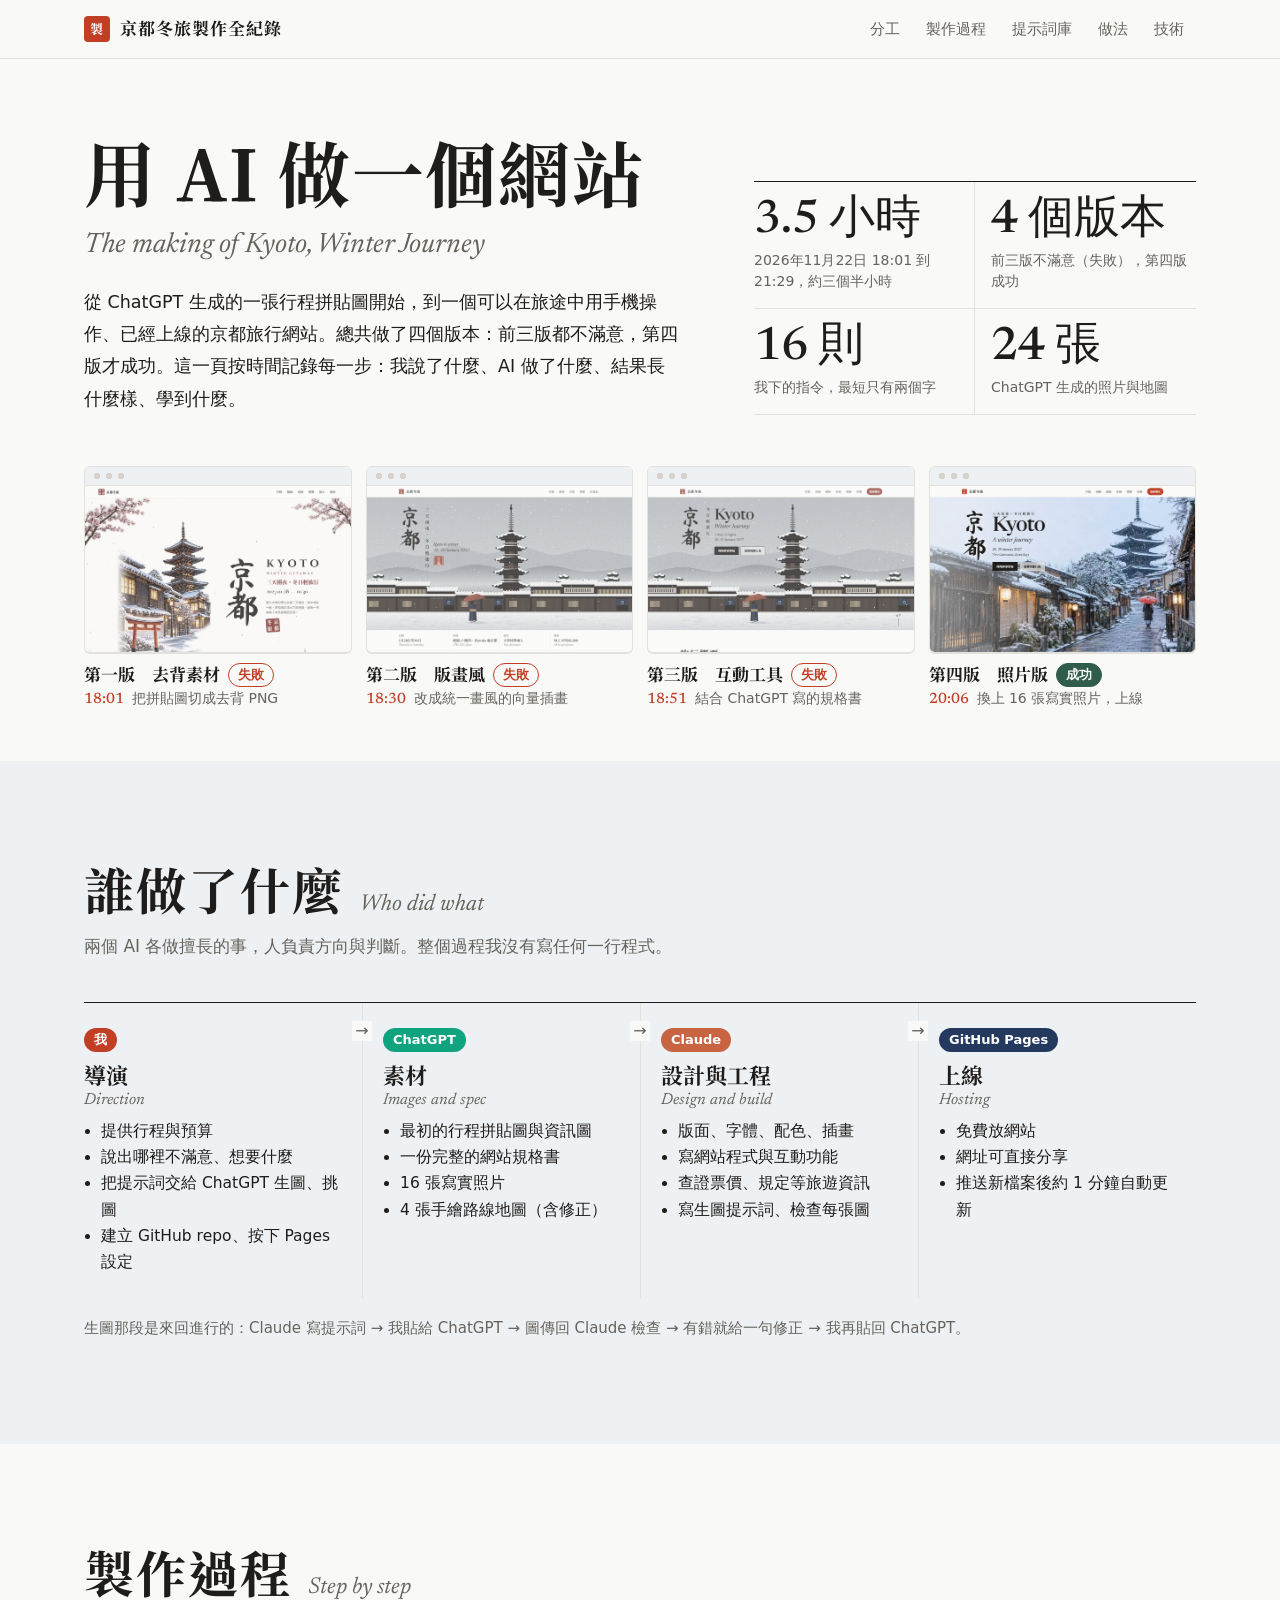
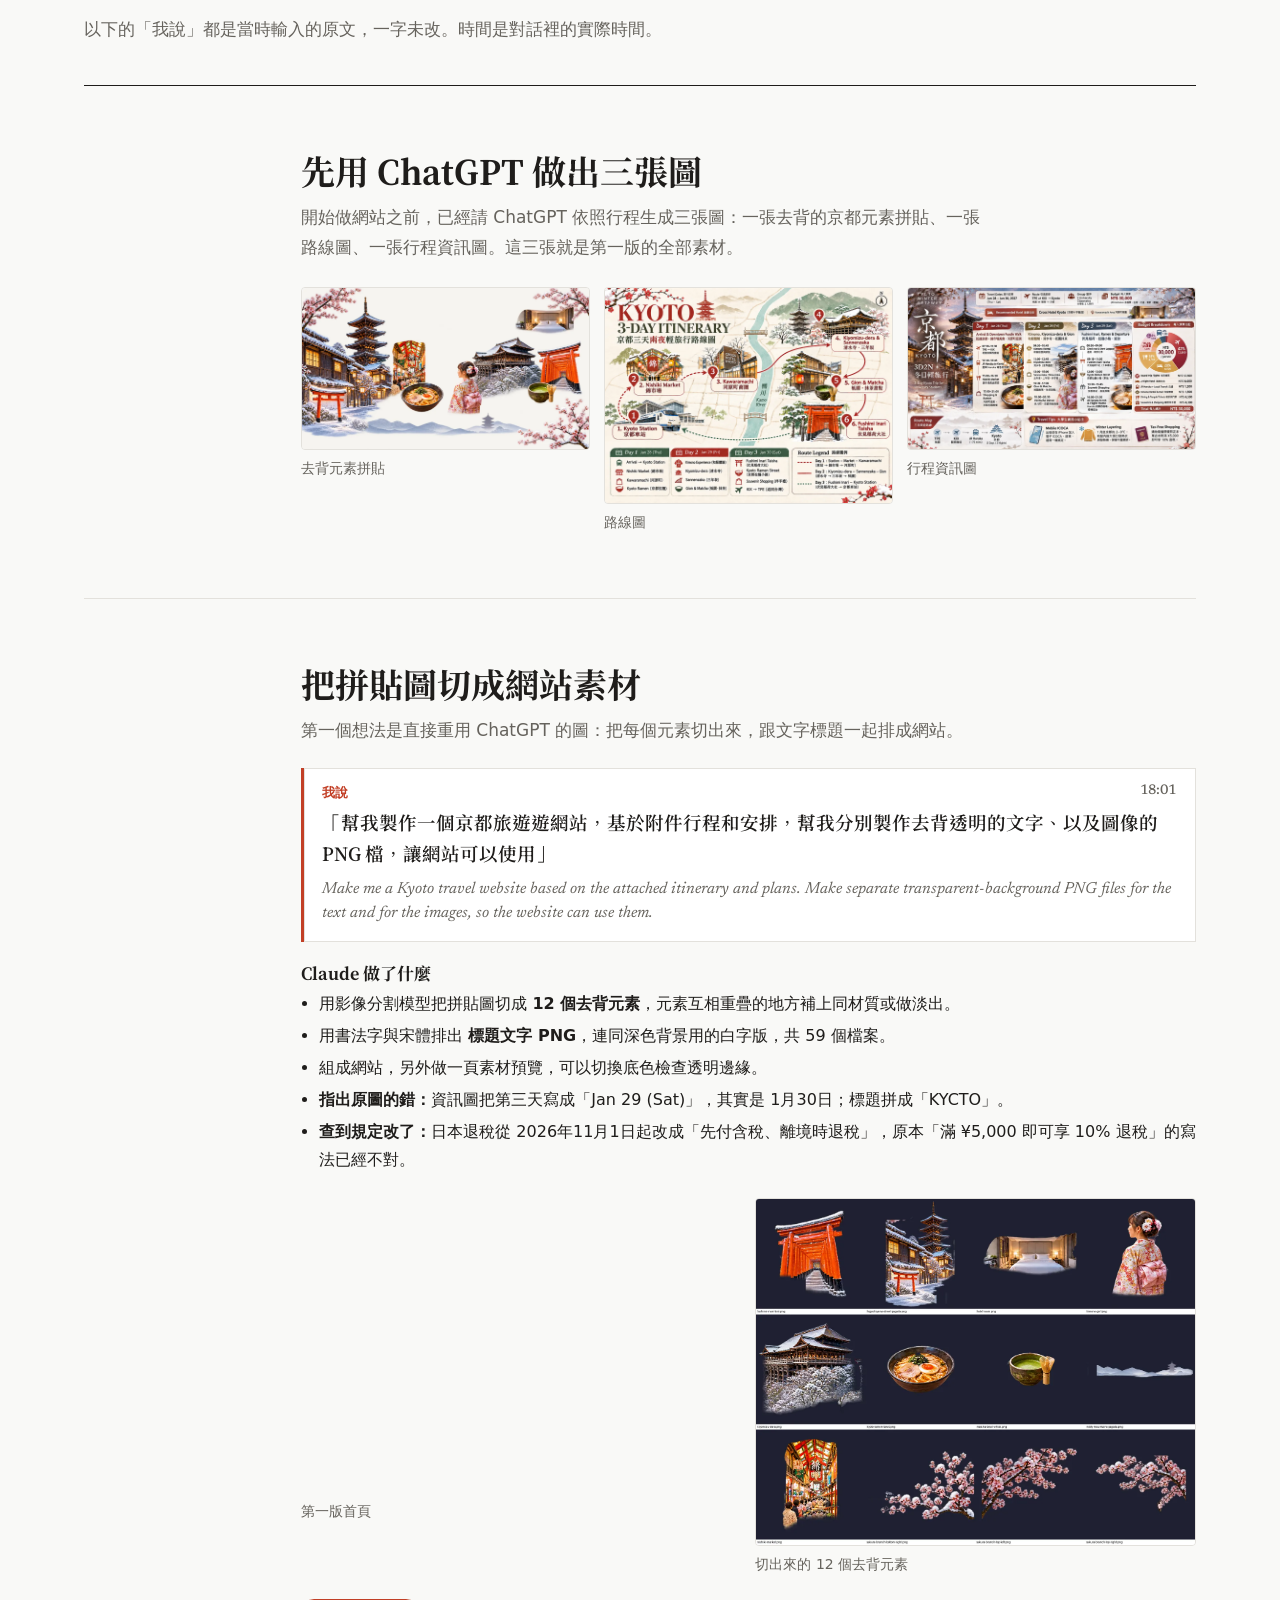
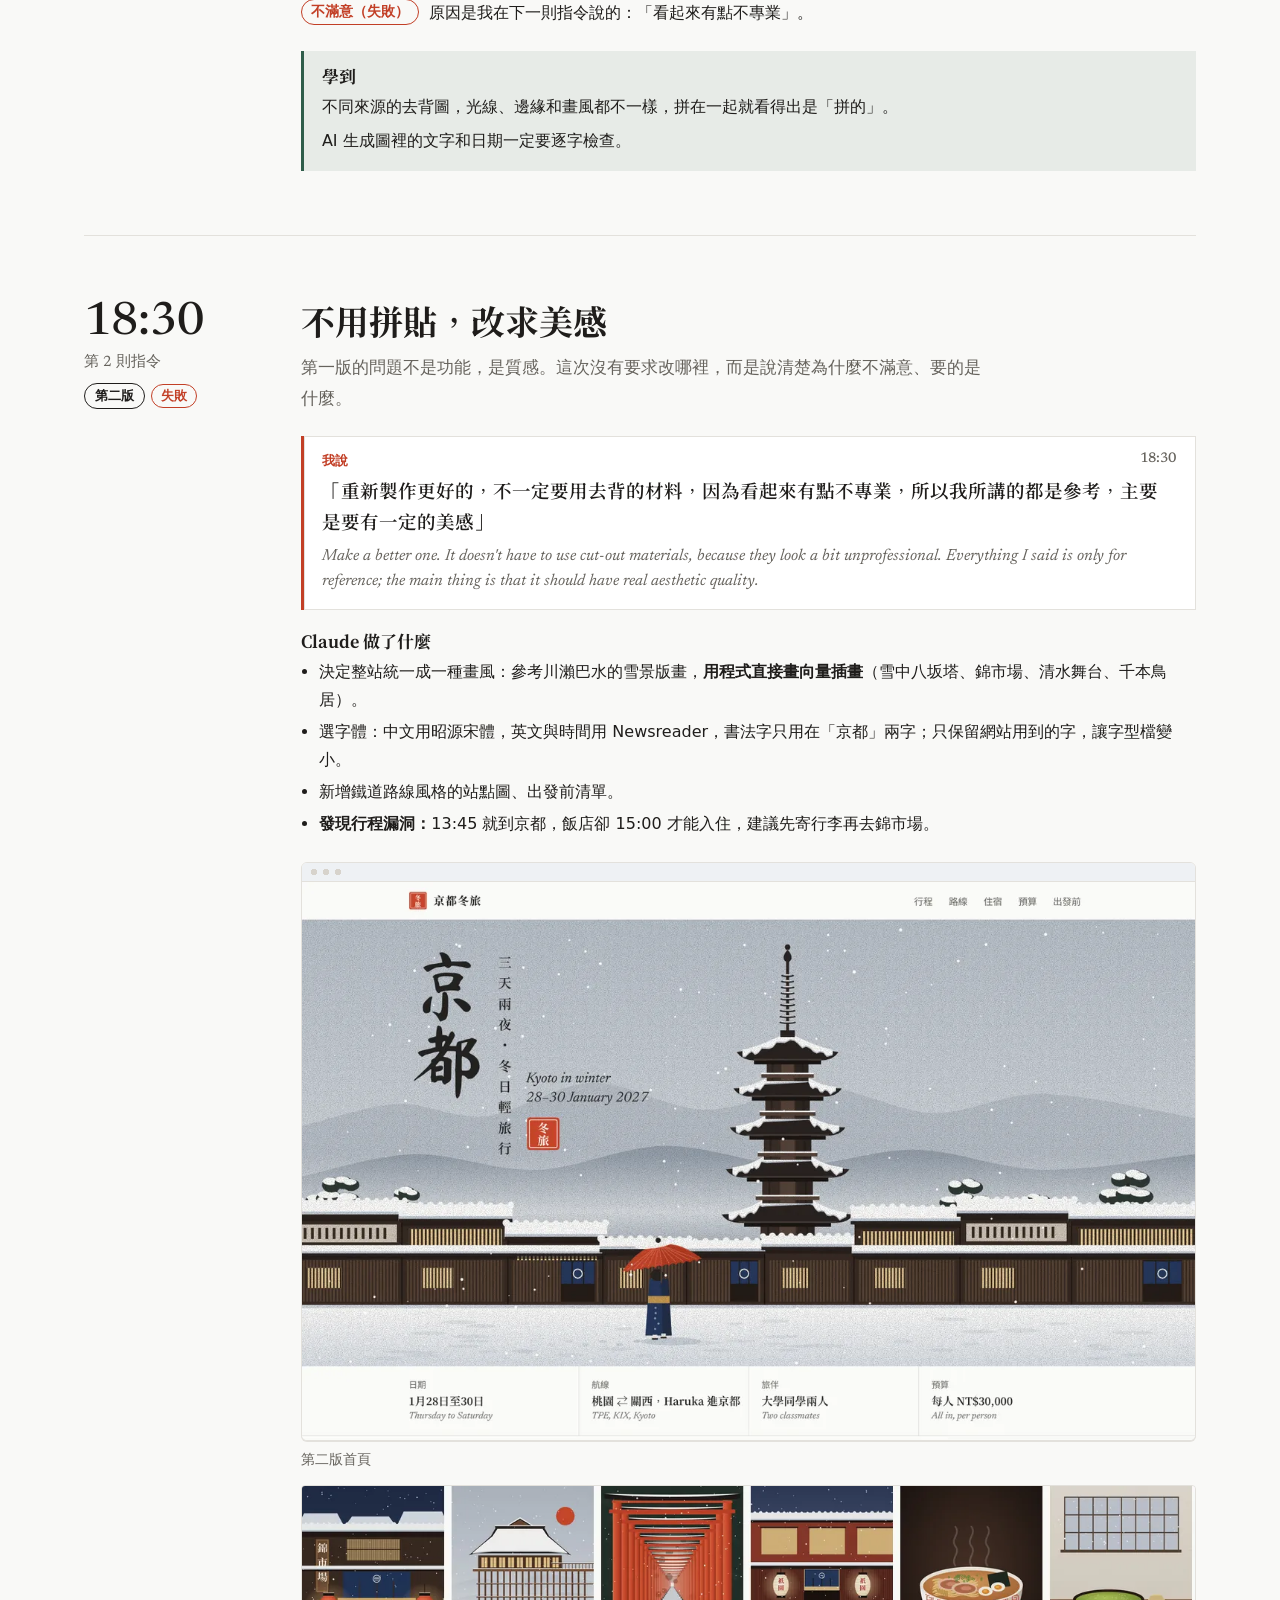
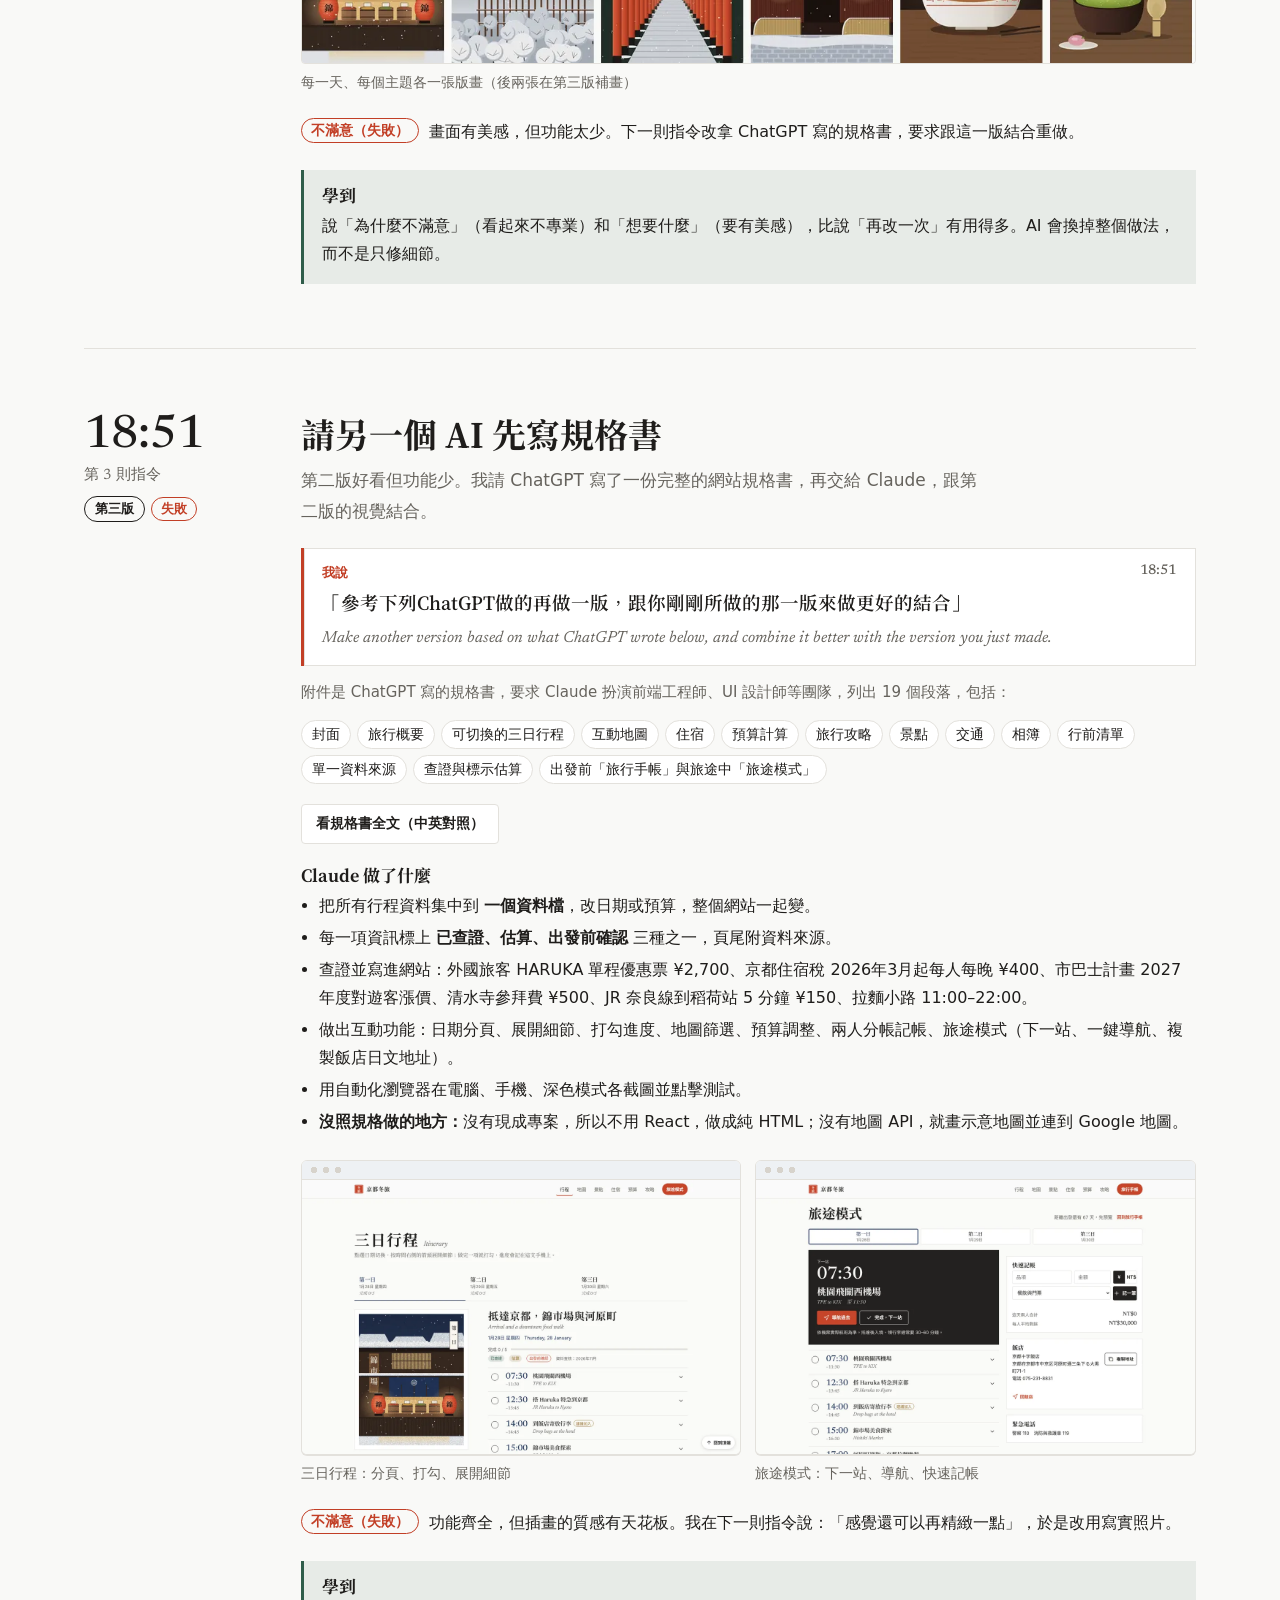
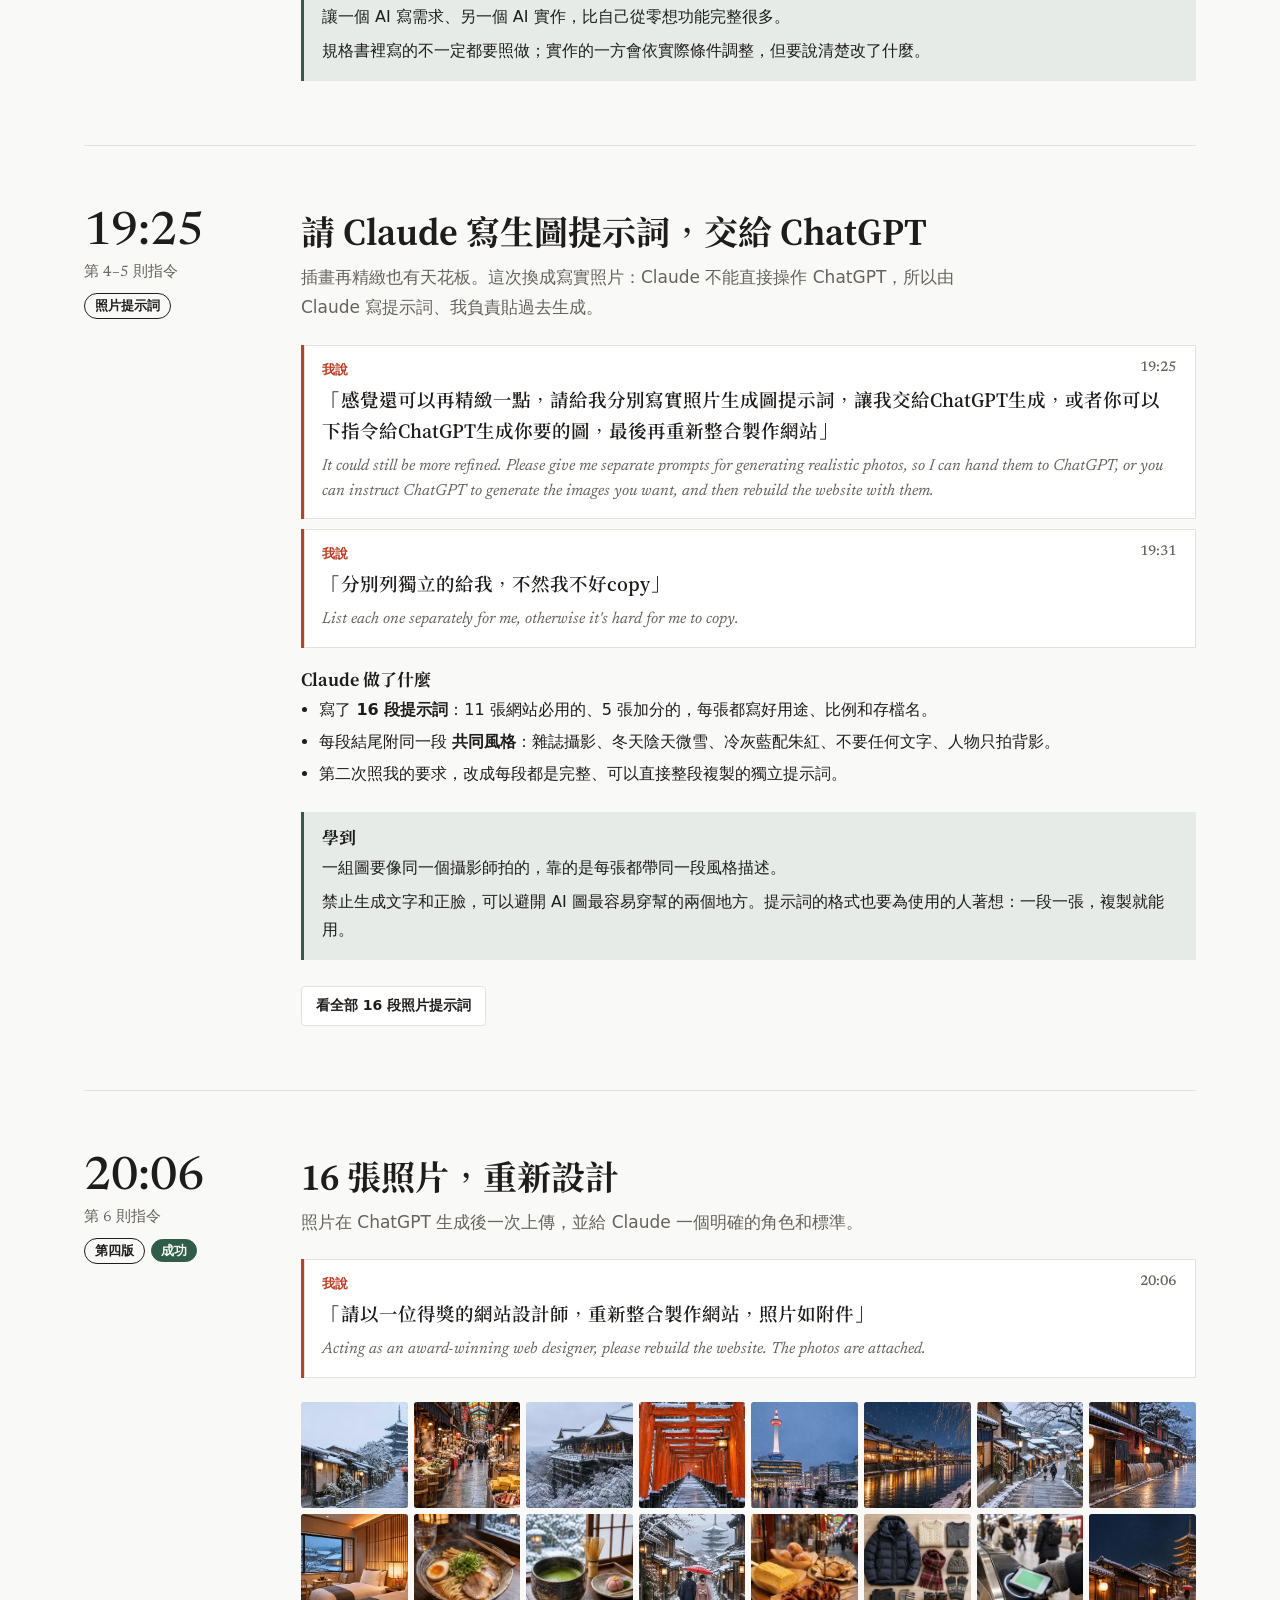
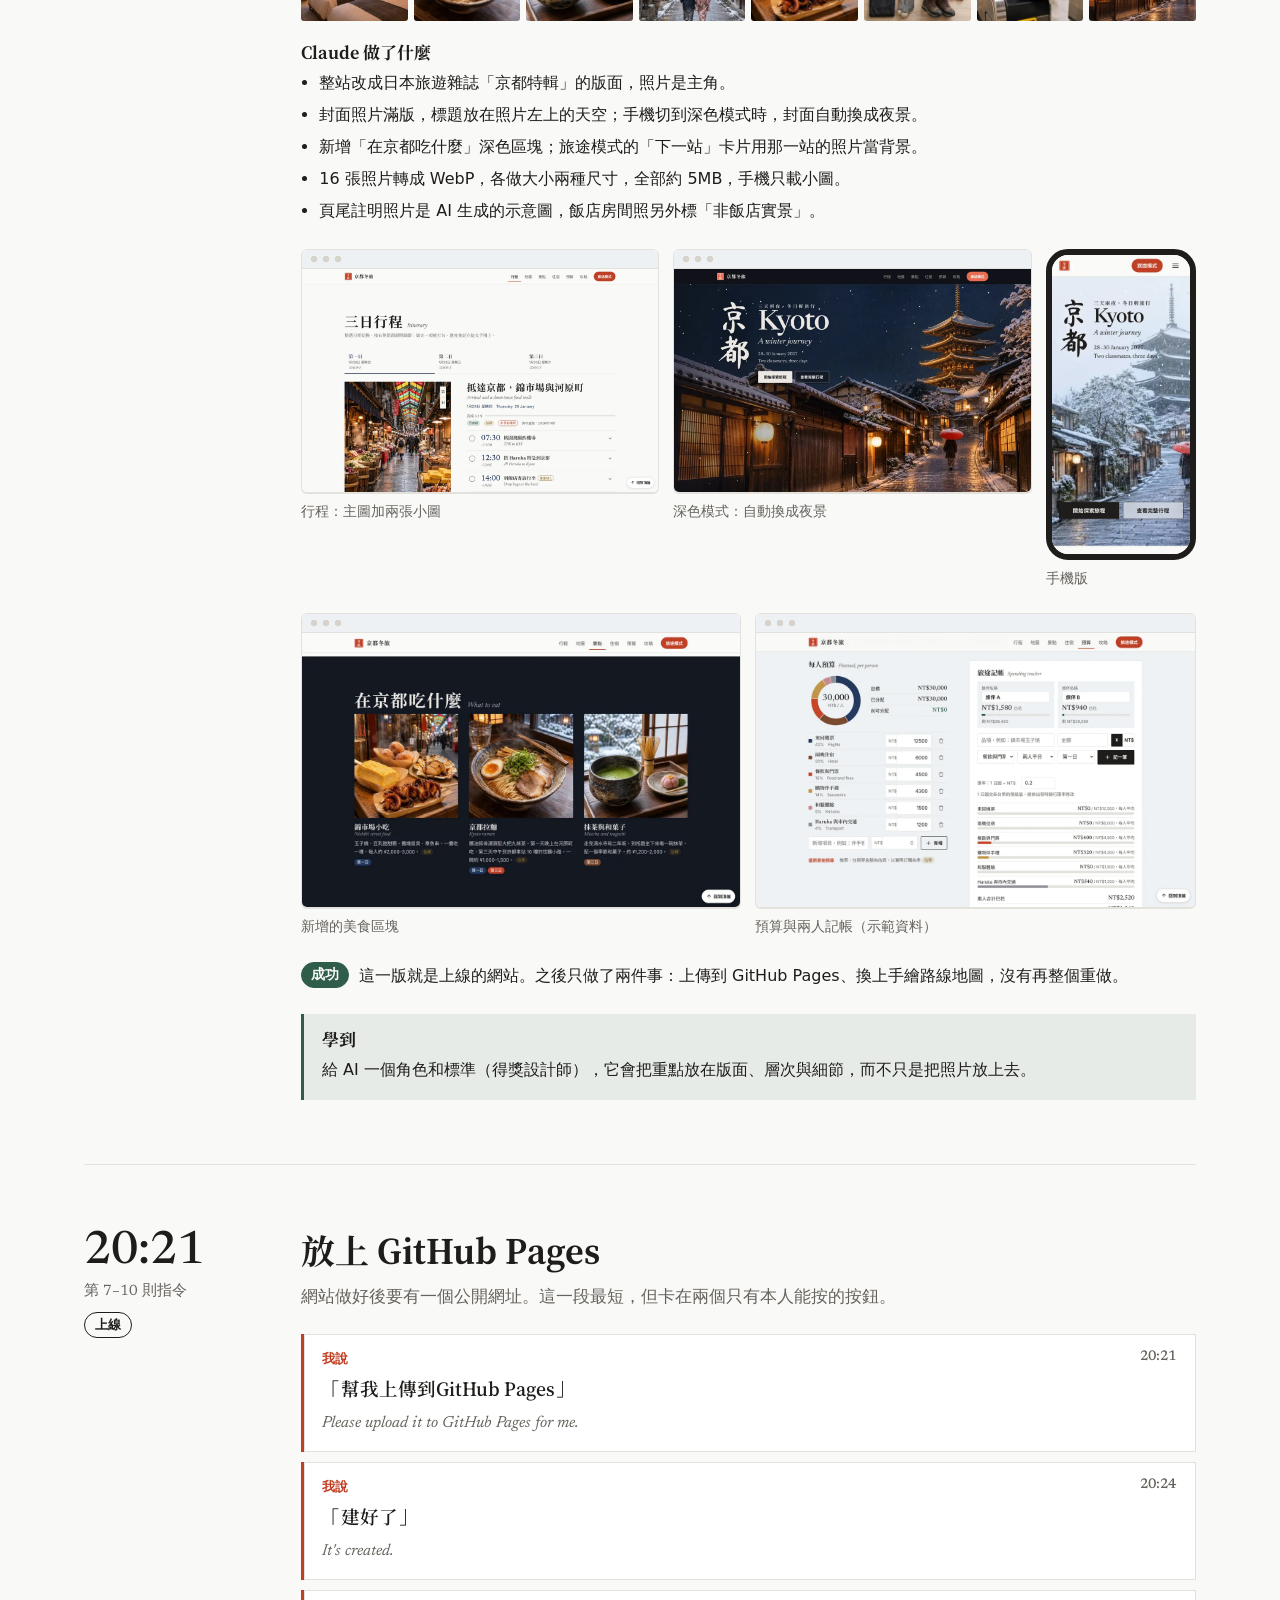
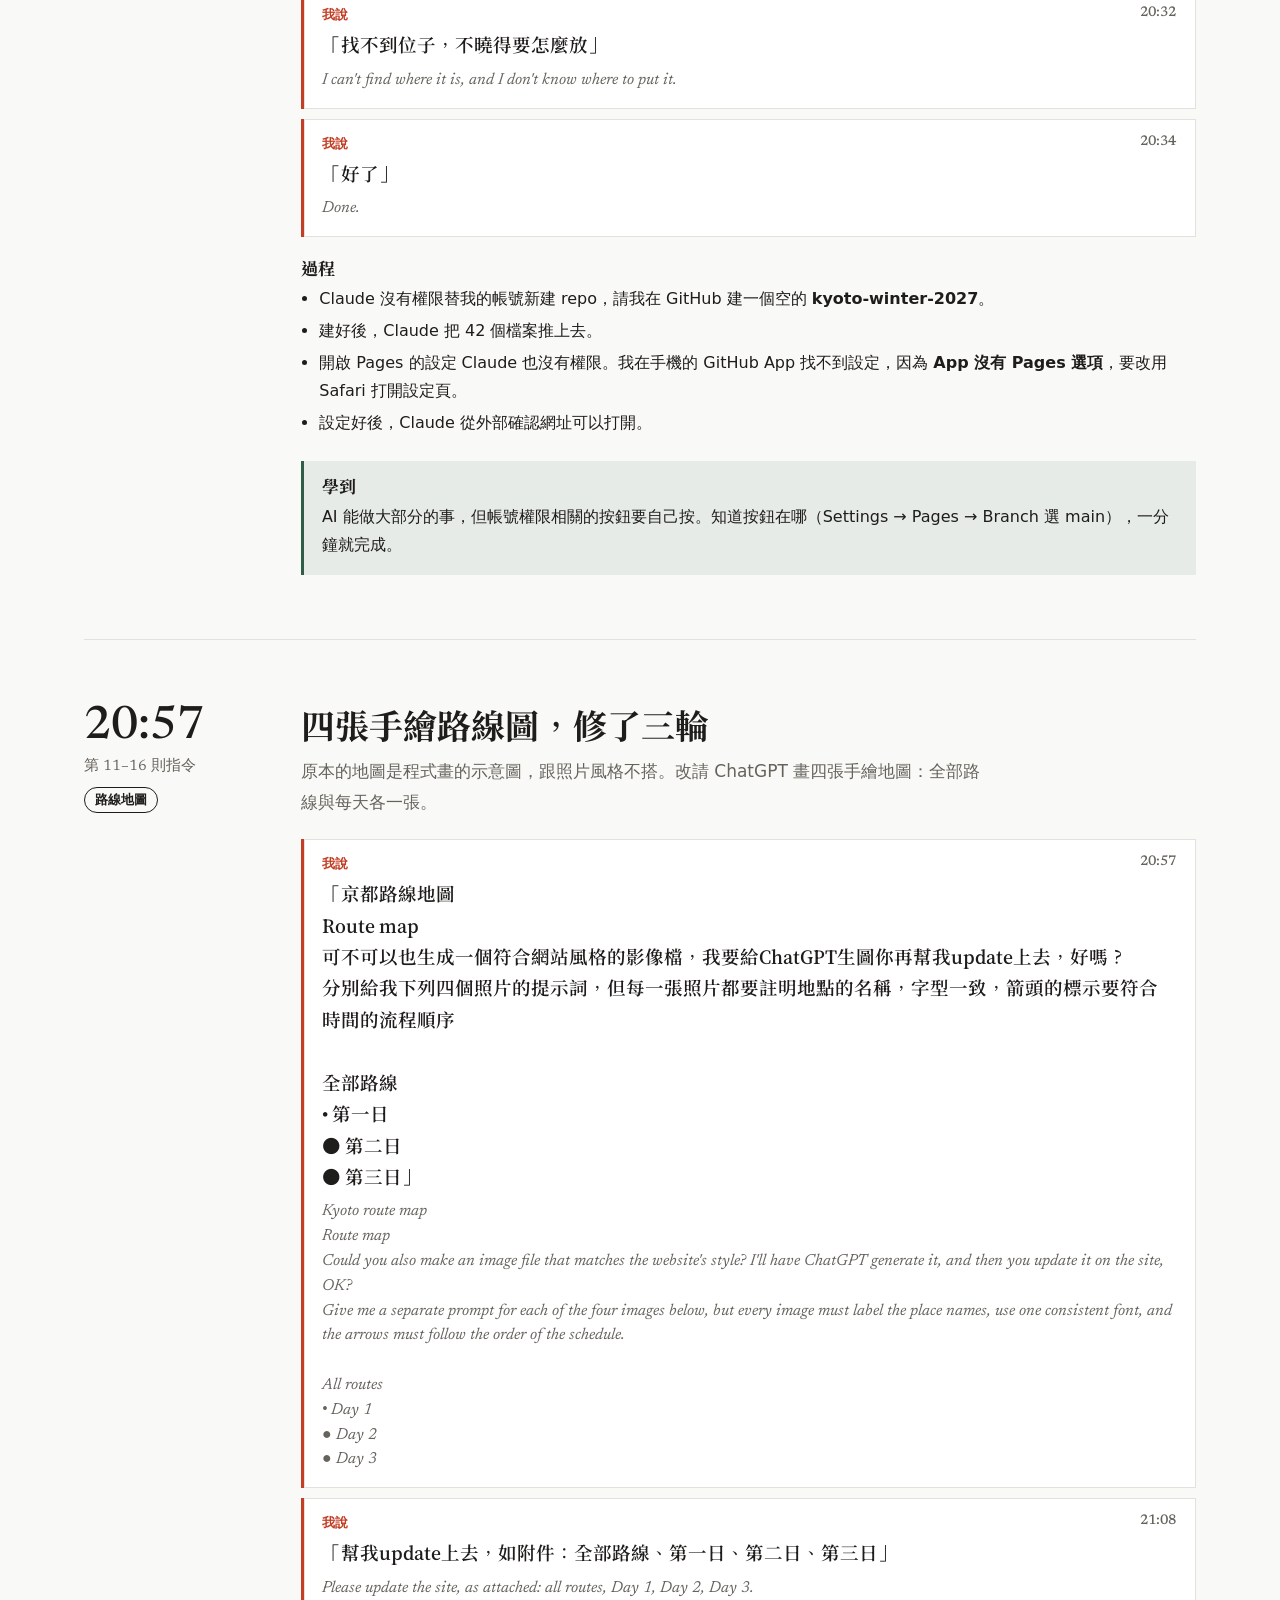
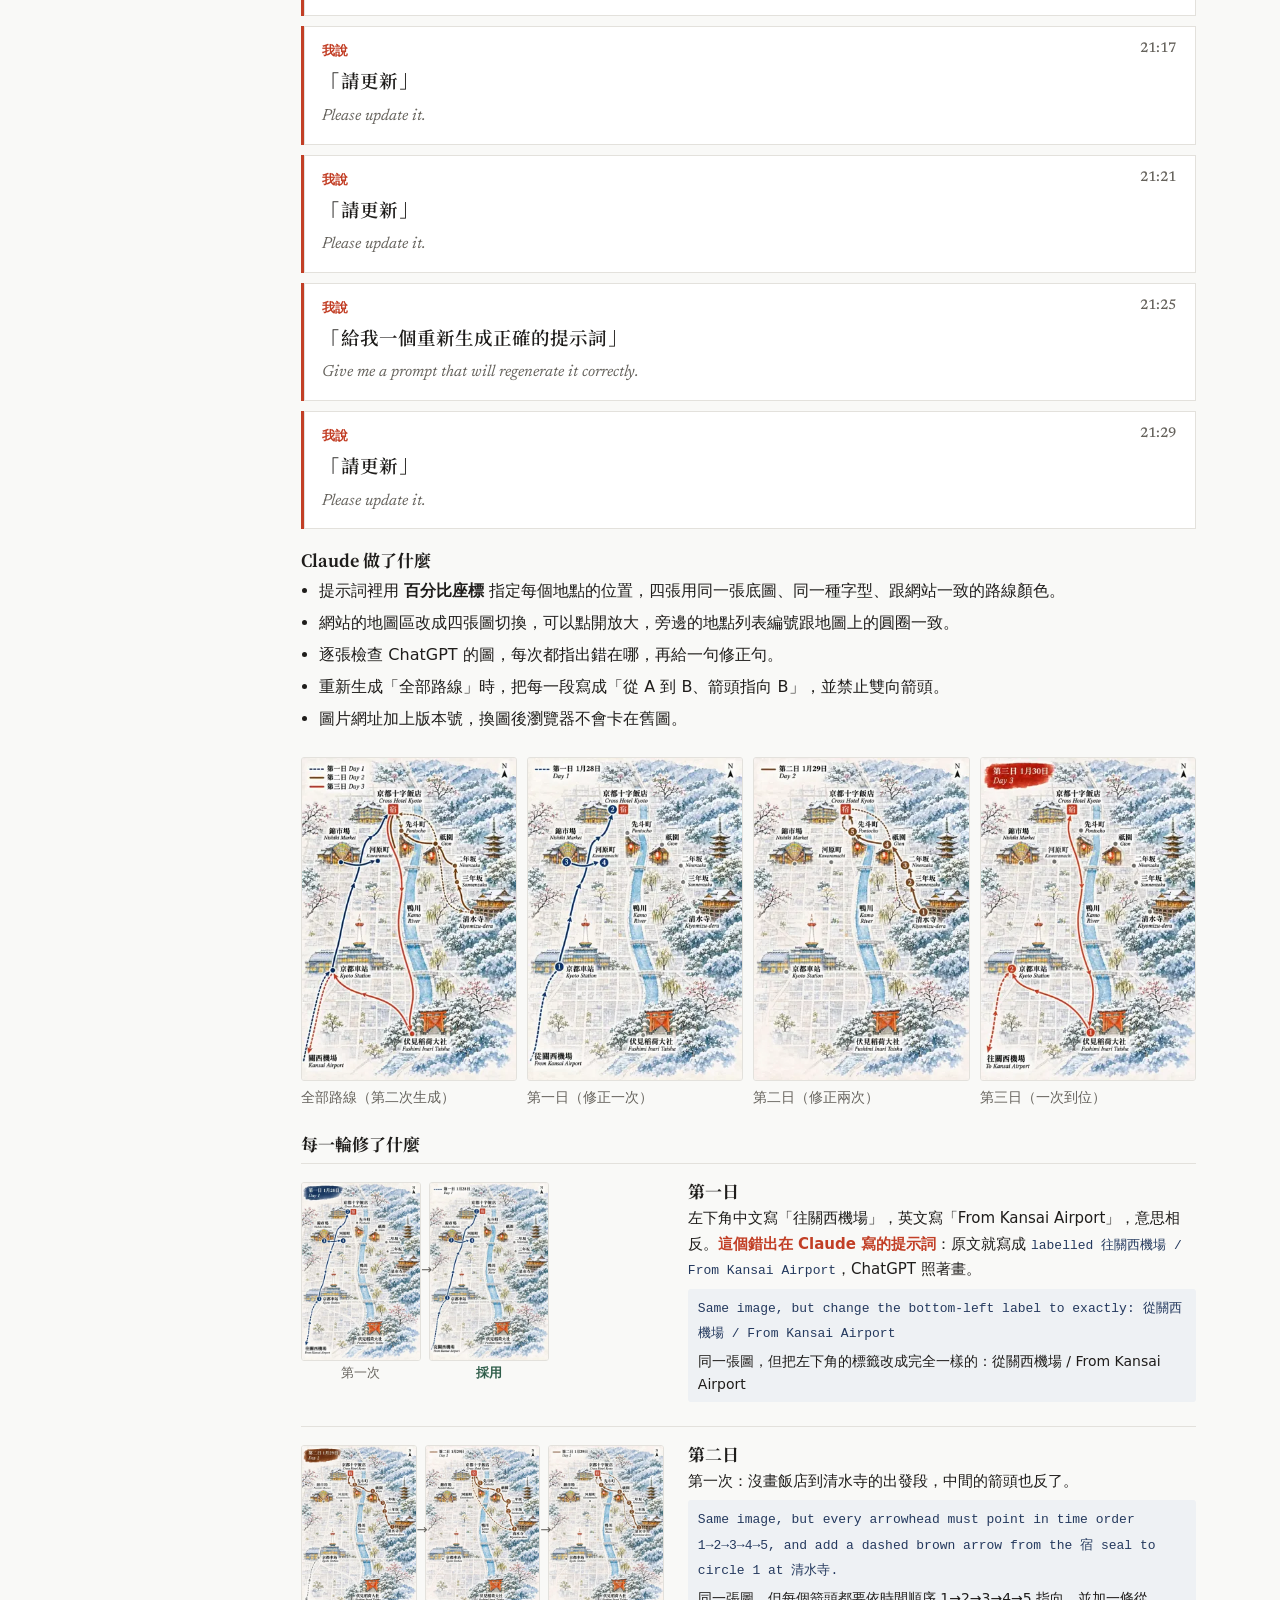
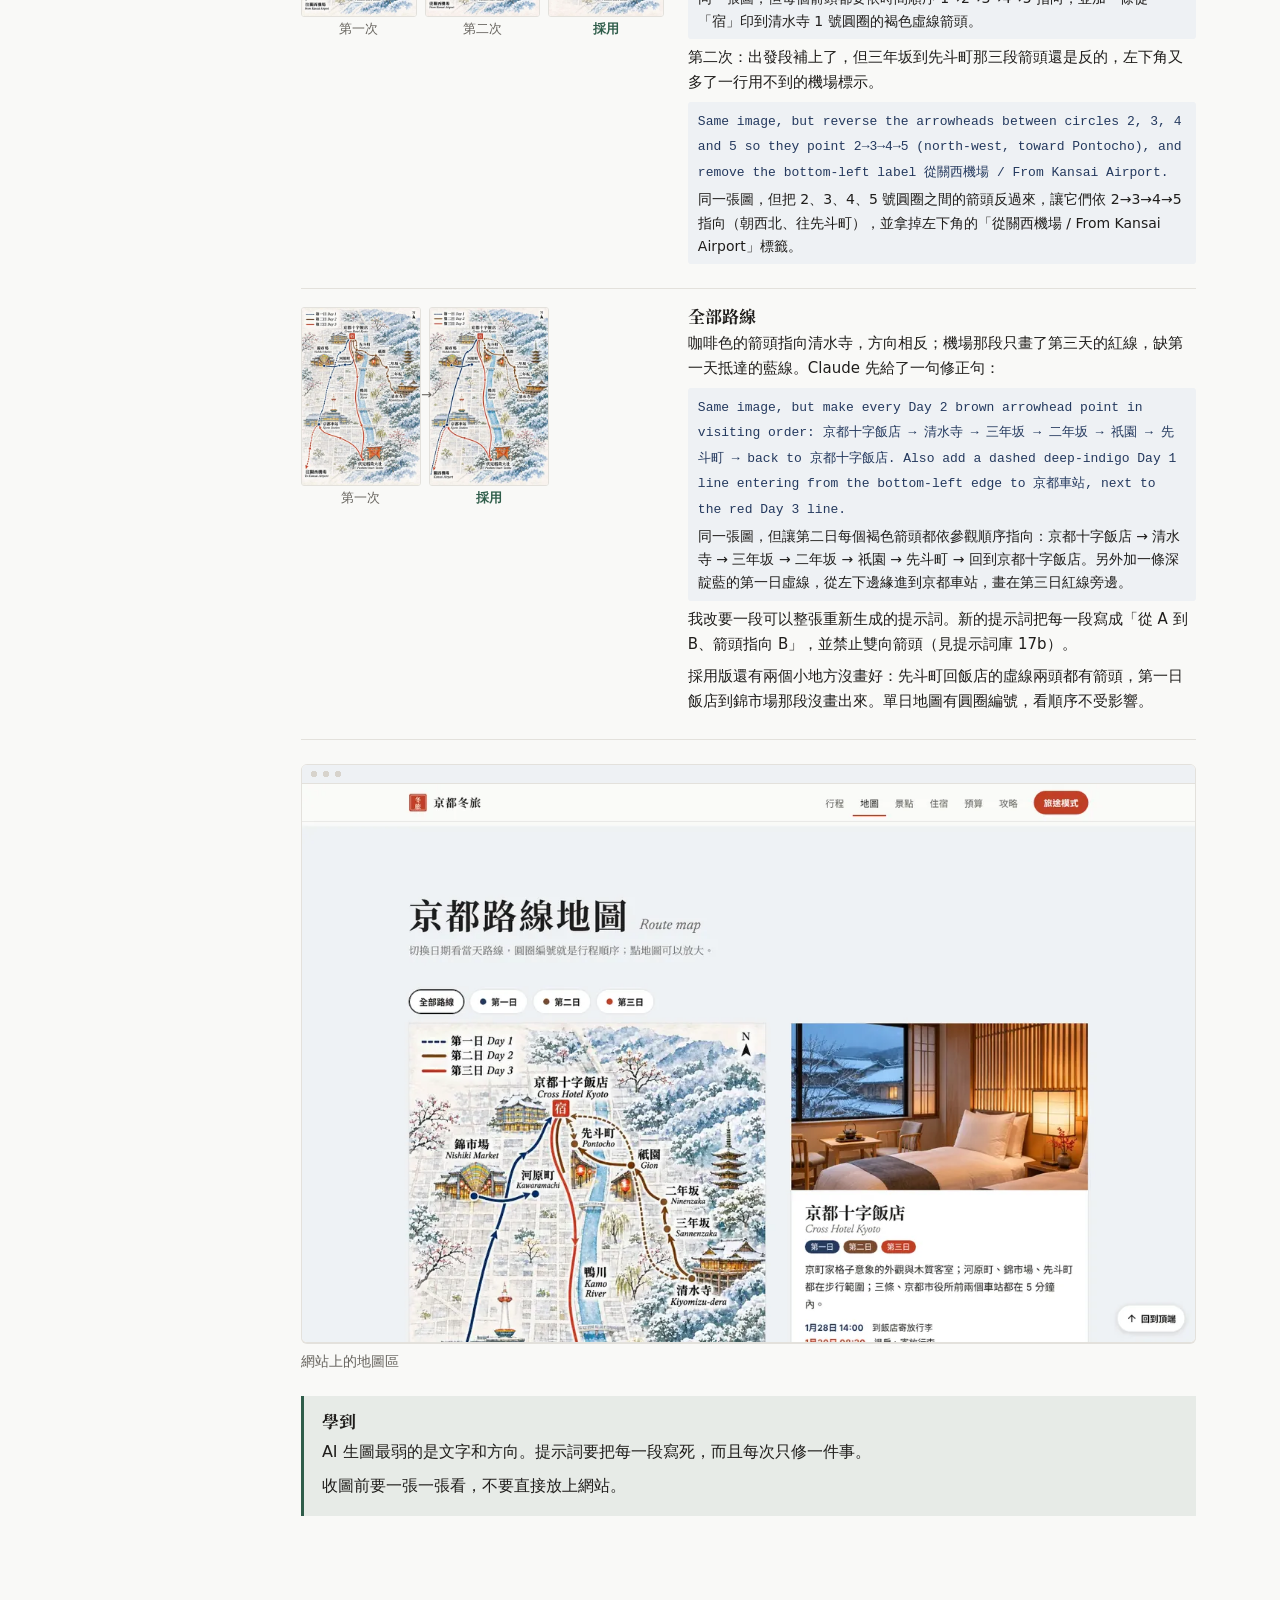
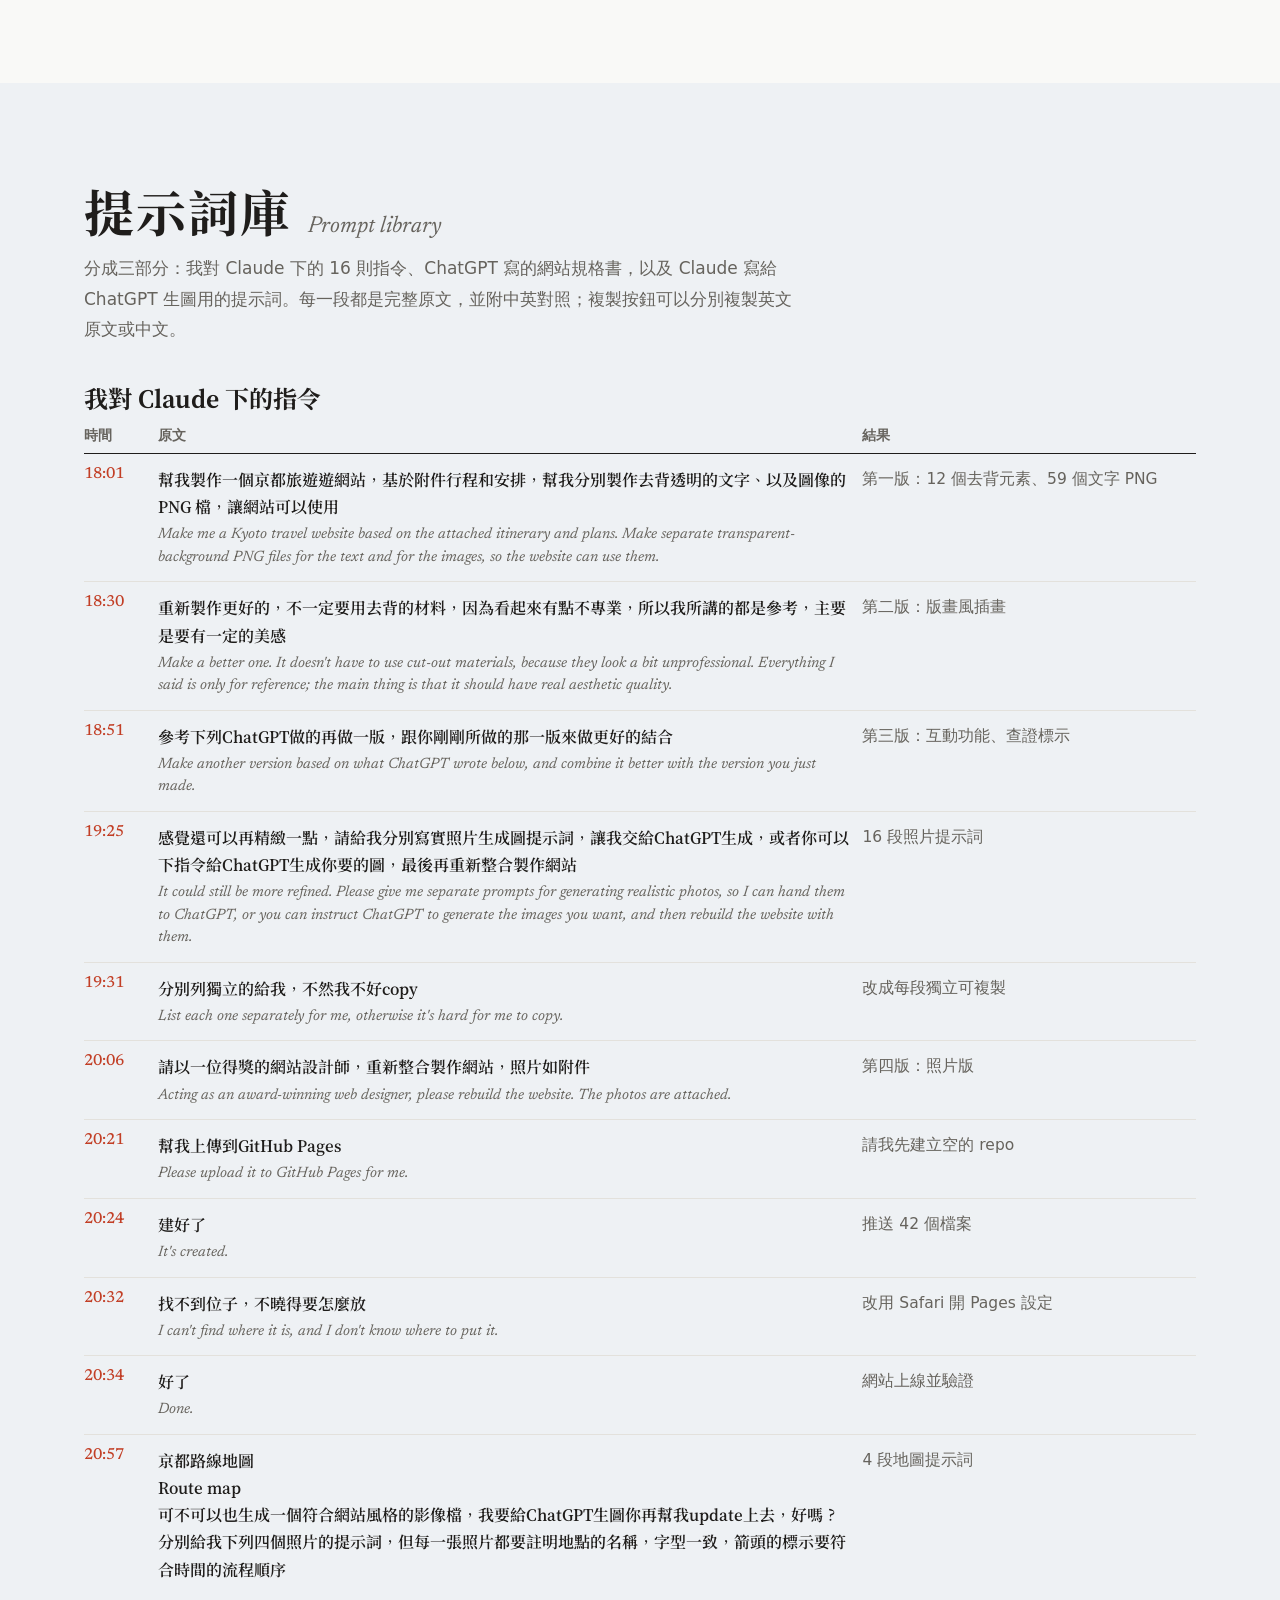
==== commit ab87986a: "製作紀錄頁：標明前三版失敗、第四版成功 Co-Authored-By: Claude Opus 5.5 <noreply@anthropic.com> Claude-Session: https://" ====
--- a/making-of/index.html
+++ b/making-of/index.html
@@ -53,7 +53,7 @@
 .stats div{padding:16px 0 16px;border-bottom:1px solid var(--line)}
 .stats div:nth-child(odd){padding-right:16px;border-right:1px solid var(--line)}
 .stats div:nth-child(even){padding-left:16px}
-.stats b{display:block;font:500 clamp(34px,3.6vw,46px)/1 var(--latin);font-variant-numeric:lining-nums}
+.stats b{display:block;white-space:nowrap;font:500 clamp(34px,3.6vw,46px)/1 var(--latin);font-variant-numeric:lining-nums}
 .stats span{display:block;margin-top:6px;font:14px/1.5 var(--sans);color:var(--mute)}
 .strip{display:grid;grid-template-columns:repeat(4,minmax(0,1fr));gap:14px;margin-top:clamp(32px,4vw,52px)}
 .frame{margin:0}
@@ -175,6 +175,16 @@
 .qc code{font:13px/1.6 var(--mono);color:var(--konjo);overflow-wrap:anywhere}
 @media(max-width:600px){.pbody{grid-template-columns:1fr}.pbody img{max-width:160px}details.pr summary{grid-template-columns:2.4em minmax(0,1fr) 20px}details.pr summary .r{display:none}}
 
+/* verdicts */
+.vt{display:inline-block;margin-left:8px;padding:0 9px;border-radius:99px;font:600 12.5px/1.75 var(--sans);vertical-align:2px;white-space:nowrap}
+.vt.fail{color:var(--shu);border:1px solid currentColor}
+.vt.ok{color:var(--bg);background:var(--pine);border:1px solid var(--pine)}
+.rail .vt{margin-left:6px;vertical-align:0}
+.frame.failed .shot img{filter:grayscale(.45);opacity:.82}
+.verdict{margin:24px 0 0;font:16px/1.75 var(--sans)}
+.verdict .vt{margin:0 10px 0 0;font-size:13.5px}
+@media(max-width:820px){.rail .vt{margin:0}}
+
 /* bilingual */
 .say .en{margin:6px 0 0;font:italic 400 16px/1.55 var(--latin);color:var(--mute);white-space:pre-line}
 .say q{white-space:pre-line}
@@ -249,20 +259,20 @@
   <div class="htop">
     <div>
       <h1>用 AI 做一個網站<small>The making of Kyoto, Winter Journey</small></h1>
-      <p class="lede">從 ChatGPT 生成的一張行程拼貼圖開始，到一個可以在旅途中用手機操作、已經上線的京都旅行網站。總共做了四個版本。這一頁按時間記錄每一步：我說了什麼、AI 做了什麼、結果長什麼樣、學到什麼。</p>
+      <p class="lede">從 ChatGPT 生成的一張行程拼貼圖開始，到一個可以在旅途中用手機操作、已經上線的京都旅行網站。總共做了四個版本：前三版都不滿意，第四版才成功。這一頁按時間記錄每一步：我說了什麼、AI 做了什麼、結果長什麼樣、學到什麼。</p>
     </div>
     <div class="stats">
-      <div><b>約 3.5 小時</b><span>2026年11月22日 18:01 到 21:29</span></div>
-      <div><b>4 個版本</b><span>去背、版畫、互動、照片</span></div>
+      <div><b>3.5 小時</b><span>2026年11月22日 18:01 到 21:29，約三個半小時</span></div>
+      <div><b>4 個版本</b><span>前三版不滿意（失敗），第四版成功</span></div>
       <div><b>16 則</b><span>我下的指令，最短只有兩個字</span></div>
       <div><b>24 張</b><span>ChatGPT 生成的照片與地圖</span></div>
     </div>
   </div>
   <div class="strip">
-    <figure class="frame"><div class="shot"><img src="img/v1-hero.webp" alt="第一版首頁：去背的五重塔與櫻花枝拼貼" width="1200" height="750"></div><figcaption><b>第一版　去背素材</b><time>18:01</time>把拼貼圖切成去背 PNG</figcaption></figure>
-    <figure class="frame"><div class="shot"><img src="img/v2-hero.webp" alt="第二版首頁：版畫風的雪中八坂塔" width="1200" height="750"></div><figcaption><b>第二版　版畫風</b><time>18:30</time>改成統一畫風的向量插畫</figcaption></figure>
-    <figure class="frame"><div class="shot"><img src="img/v3-hero.webp" alt="第三版首頁：版畫封面加上行動按鈕" width="1200" height="750"></div><figcaption><b>第三版　互動工具</b><time>18:51</time>結合 ChatGPT 寫的規格書</figcaption></figure>
-    <figure class="frame"><div class="shot"><img src="img/v4-hero.webp" alt="第四版首頁：雪中八坂塔的寫實照片" width="1200" height="750"></div><figcaption><b>第四版　照片版</b><time>20:06</time>換上 16 張寫實照片，上線</figcaption></figure>
+    <figure class="frame failed"><div class="shot"><img src="img/v1-hero.webp" alt="第一版首頁：去背的五重塔與櫻花枝拼貼" width="1200" height="750"></div><figcaption><b>第一版　去背素材<span class="vt fail">失敗</span></b><time>18:01</time>把拼貼圖切成去背 PNG</figcaption></figure>
+    <figure class="frame failed"><div class="shot"><img src="img/v2-hero.webp" alt="第二版首頁：版畫風的雪中八坂塔" width="1200" height="750"></div><figcaption><b>第二版　版畫風<span class="vt fail">失敗</span></b><time>18:30</time>改成統一畫風的向量插畫</figcaption></figure>
+    <figure class="frame failed"><div class="shot"><img src="img/v3-hero.webp" alt="第三版首頁：版畫封面加上行動按鈕" width="1200" height="750"></div><figcaption><b>第三版　互動工具<span class="vt fail">失敗</span></b><time>18:51</time>結合 ChatGPT 寫的規格書</figcaption></figure>
+    <figure class="frame"><div class="shot"><img src="img/v4-hero.webp" alt="第四版首頁：雪中八坂塔的寫實照片" width="1200" height="750"></div><figcaption><b>第四版　照片版<span class="vt ok">成功</span></b><time>20:06</time>換上 16 張寫實照片，上線</figcaption></figure>
   </div>
 </section>
 
@@ -299,7 +309,7 @@
     </article>
 
     <article class="stage" id="s1">
-      <div class="rail"><time>18:01<small>第 1 則指令</small></time><span class="ver">第一版</span></div>
+      <div class="rail"><time>18:01<small>第 1 則指令</small></time><span class="ver">第一版</span><span class="vt fail">失敗</span></div>
       <div>
         <h3>把拼貼圖切成網站素材</h3>
         <p>第一個想法是直接重用 ChatGPT 的圖：把每個元素切出來，跟文字標題一起排成網站。</p>
@@ -315,12 +325,13 @@
           <figure><div class="shot"><img src="img/v1-hero.webp" alt="第一版首頁" width="1200" height="750" loading="lazy"></div><figcaption>第一版首頁</figcaption></figure>
           <figure><div class="plain"><img src="img/v1-cutouts.webp" alt="切出來的 12 個去背元素" width="1200" height="945" loading="lazy"></div><figcaption>切出來的 12 個去背元素</figcaption></figure>
         </div>
+        <p class="verdict"><span class="vt fail">不滿意（失敗）</span>原因是我在下一則指令說的：「看起來有點不專業」。</p>
         <div class="got"><h4>學到</h4><p>不同來源的去背圖，光線、邊緣和畫風都不一樣，拼在一起就看得出是「拼的」。</p><p>AI 生成圖裡的文字和日期一定要逐字檢查。</p></div>
       </div>
     </article>
 
     <article class="stage" id="s2">
-      <div class="rail"><time>18:30<small>第 2 則指令</small></time><span class="ver">第二版</span></div>
+      <div class="rail"><time>18:30<small>第 2 則指令</small></time><span class="ver">第二版</span><span class="vt fail">失敗</span></div>
       <div>
         <h3>不用拼貼，改求美感</h3>
         <p>第一版的問題不是功能，是質感。這次沒有要求改哪裡，而是說清楚為什麼不滿意、要的是什麼。</p>
@@ -335,12 +346,13 @@
           <figure><div class="shot"><img src="img/v2-hero.webp" alt="第二版首頁：版畫風八坂塔" width="1200" height="750" loading="lazy"></div><figcaption>第二版首頁</figcaption></figure>
           <figure><div class="plain"><img src="img/v2-prints.webp" alt="六張版畫：錦市場、清水寺、千本鳥居、祇園、拉麵、抹茶" width="1200" height="238" loading="lazy"></div><figcaption>每一天、每個主題各一張版畫（後兩張在第三版補畫）</figcaption></figure>
         </div>
+        <p class="verdict"><span class="vt fail">不滿意（失敗）</span>畫面有美感，但功能太少。下一則指令改拿 ChatGPT 寫的規格書，要求跟這一版結合重做。</p>
         <div class="got"><h4>學到</h4><p>說「為什麼不滿意」（看起來不專業）和「想要什麼」（要有美感），比說「再改一次」有用得多。AI 會換掉整個做法，而不是只修細節。</p></div>
       </div>
     </article>
 
     <article class="stage" id="s3">
-      <div class="rail"><time>18:51<small>第 3 則指令</small></time><span class="ver">第三版</span></div>
+      <div class="rail"><time>18:51<small>第 3 則指令</small></time><span class="ver">第三版</span><span class="vt fail">失敗</span></div>
       <div>
         <h3>請另一個 AI 先寫規格書</h3>
         <p>第二版好看但功能少。我請 ChatGPT 寫了一份完整的網站規格書，再交給 Claude，跟第二版的視覺結合。</p>
@@ -360,6 +372,7 @@
           <figure><div class="shot"><img src="img/v3-itinerary.webp" alt="第三版的三日行程分頁" width="1200" height="750" loading="lazy"></div><figcaption>三日行程：分頁、打勾、展開細節</figcaption></figure>
           <figure><div class="shot"><img src="img/v3-travel.webp" alt="第三版的旅途模式" width="1200" height="750" loading="lazy"></div><figcaption>旅途模式：下一站、導航、快速記帳</figcaption></figure>
         </div>
+        <p class="verdict"><span class="vt fail">不滿意（失敗）</span>功能齊全，但插畫的質感有天花板。我在下一則指令說：「感覺還可以再精緻一點」，於是改用寫實照片。</p>
         <div class="got"><h4>學到</h4><p>讓一個 AI 寫需求、另一個 AI 實作，比自己從零想功能完整很多。</p><p>規格書裡寫的不一定都要照做；實作的一方會依實際條件調整，但要說清楚改了什麼。</p></div>
       </div>
     </article>
@@ -382,7 +395,7 @@
     </article>
 
     <article class="stage" id="s5">
-      <div class="rail"><time>20:06<small>第 6 則指令</small></time><span class="ver">第四版</span></div>
+      <div class="rail"><time>20:06<small>第 6 則指令</small></time><span class="ver">第四版</span><span class="vt ok">成功</span></div>
       <div>
         <h3>16 張照片，重新設計</h3>
         <p>照片在 ChatGPT 生成後一次上傳，並給 Claude 一個明確的角色和標準。</p>
@@ -407,6 +420,7 @@
           <figure><div class="shot"><img src="img/v4-food.webp" alt="在京都吃什麼區塊" width="1200" height="750" loading="lazy"></div><figcaption>新增的美食區塊</figcaption></figure>
           <figure><div class="shot"><img src="img/v4-budget.webp" alt="預算與記帳區塊" width="1200" height="750" loading="lazy"></div><figcaption>預算與兩人記帳（示範資料）</figcaption></figure>
         </div>
+        <p class="verdict"><span class="vt ok">成功</span>這一版就是上線的網站。之後只做了兩件事：上傳到 GitHub Pages、換上手繪路線地圖，沒有再整個重做。</p>
         <div class="got"><h4>學到</h4><p>給 AI 一個角色和標準（得獎設計師），它會把重點放在版面、層次與細節，而不只是把照片放上去。</p></div>
       </div>
     </article>
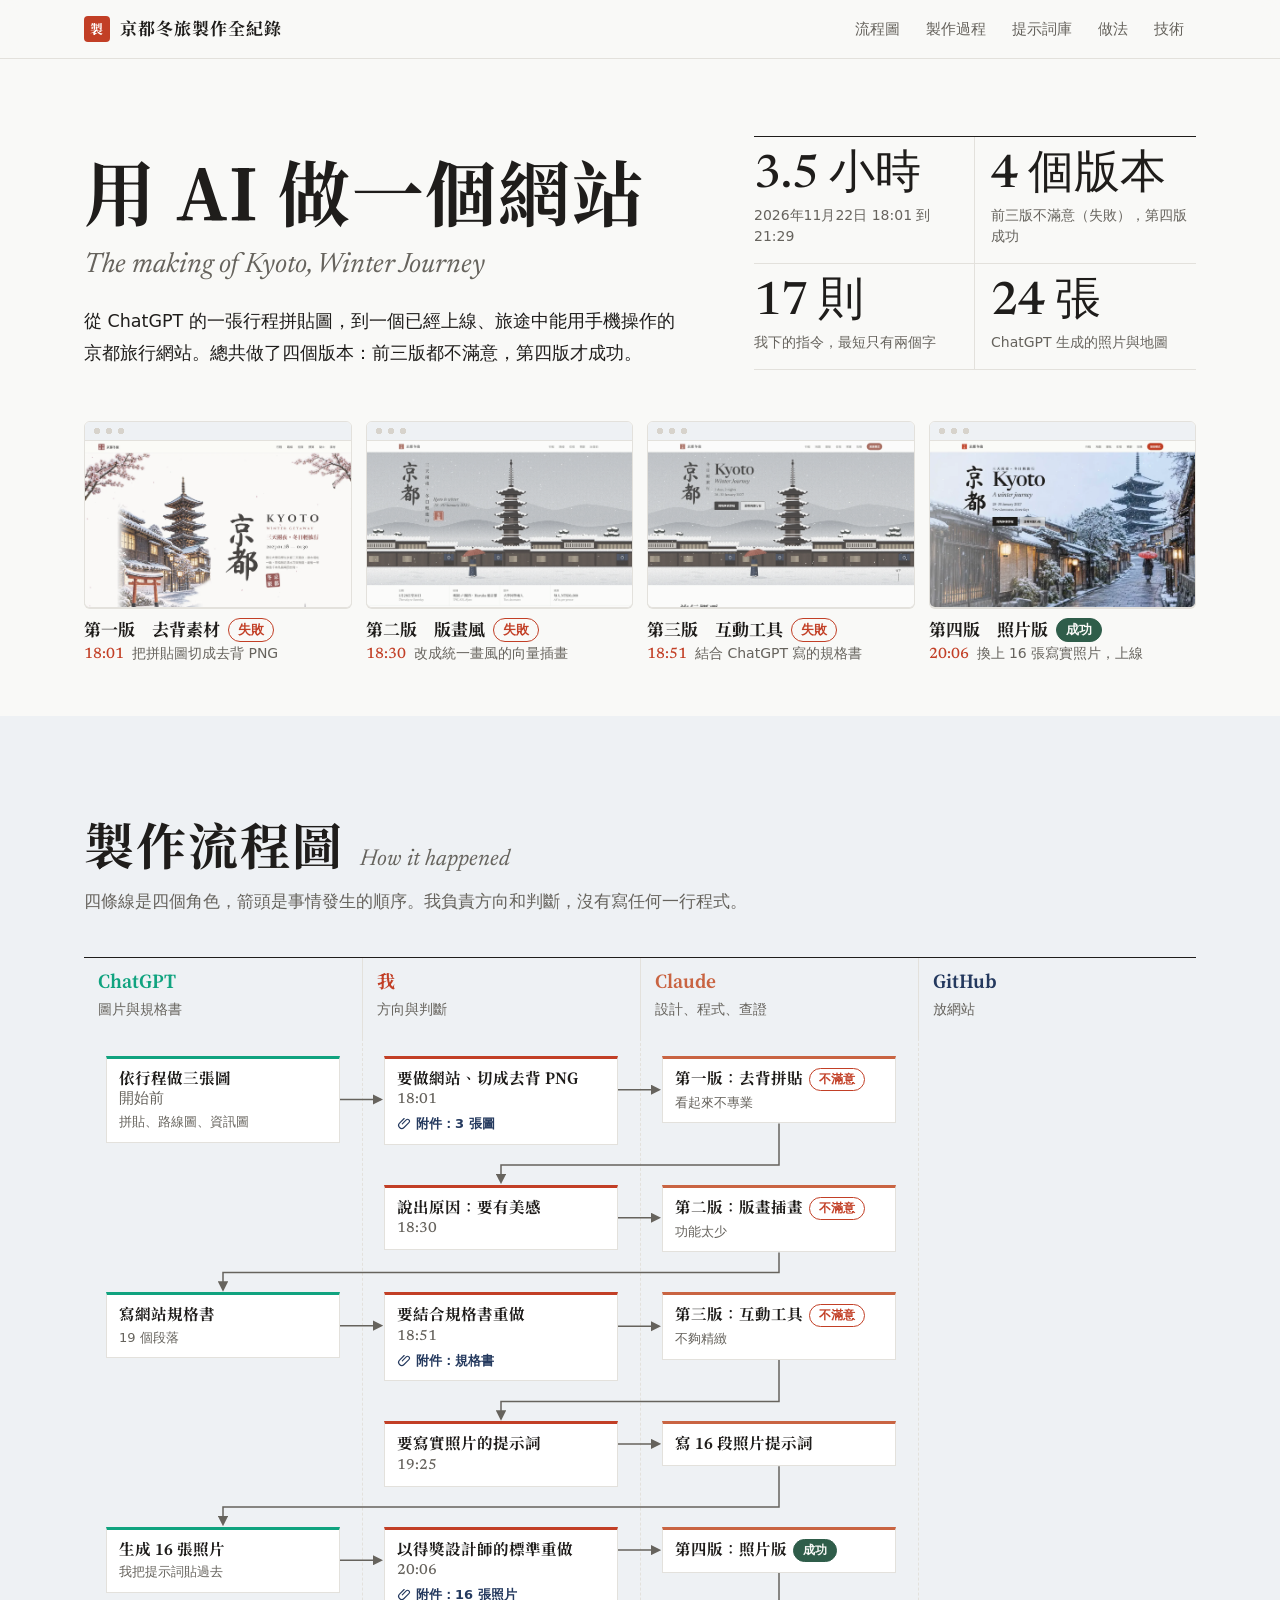
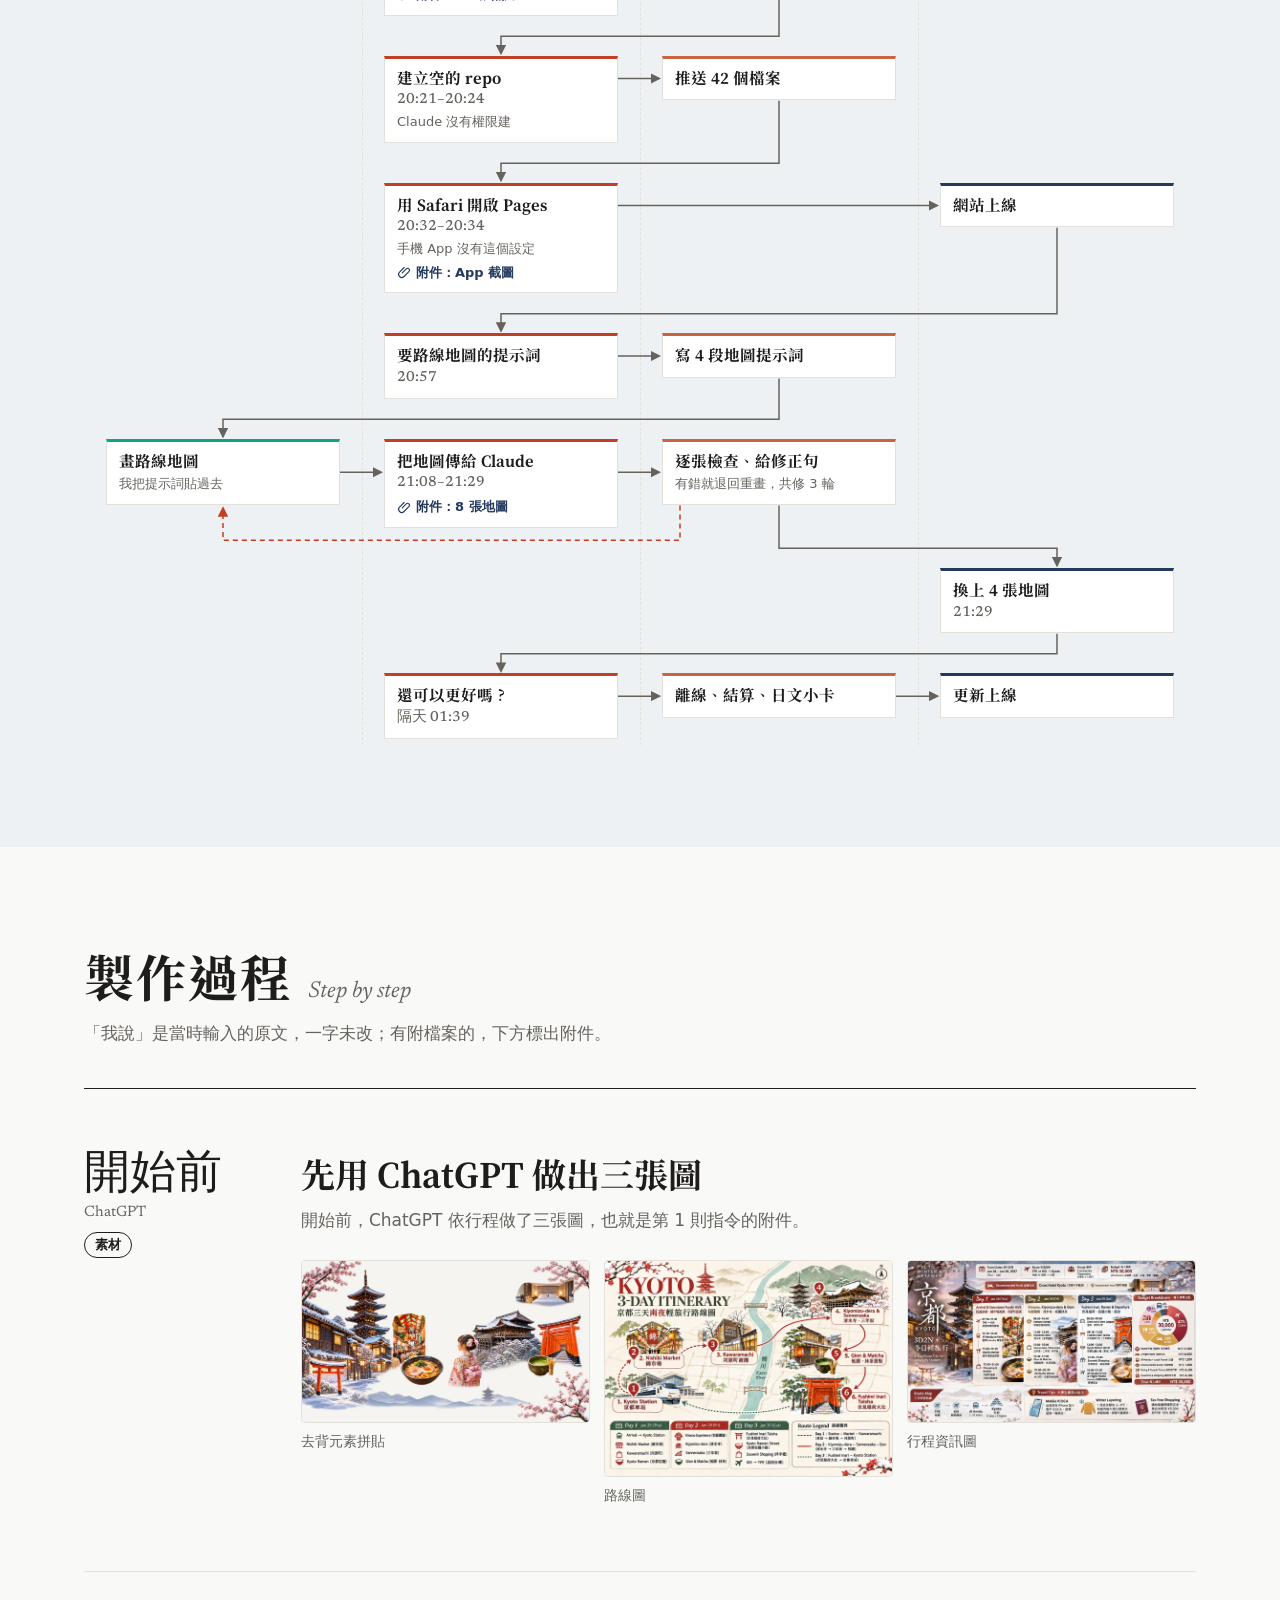
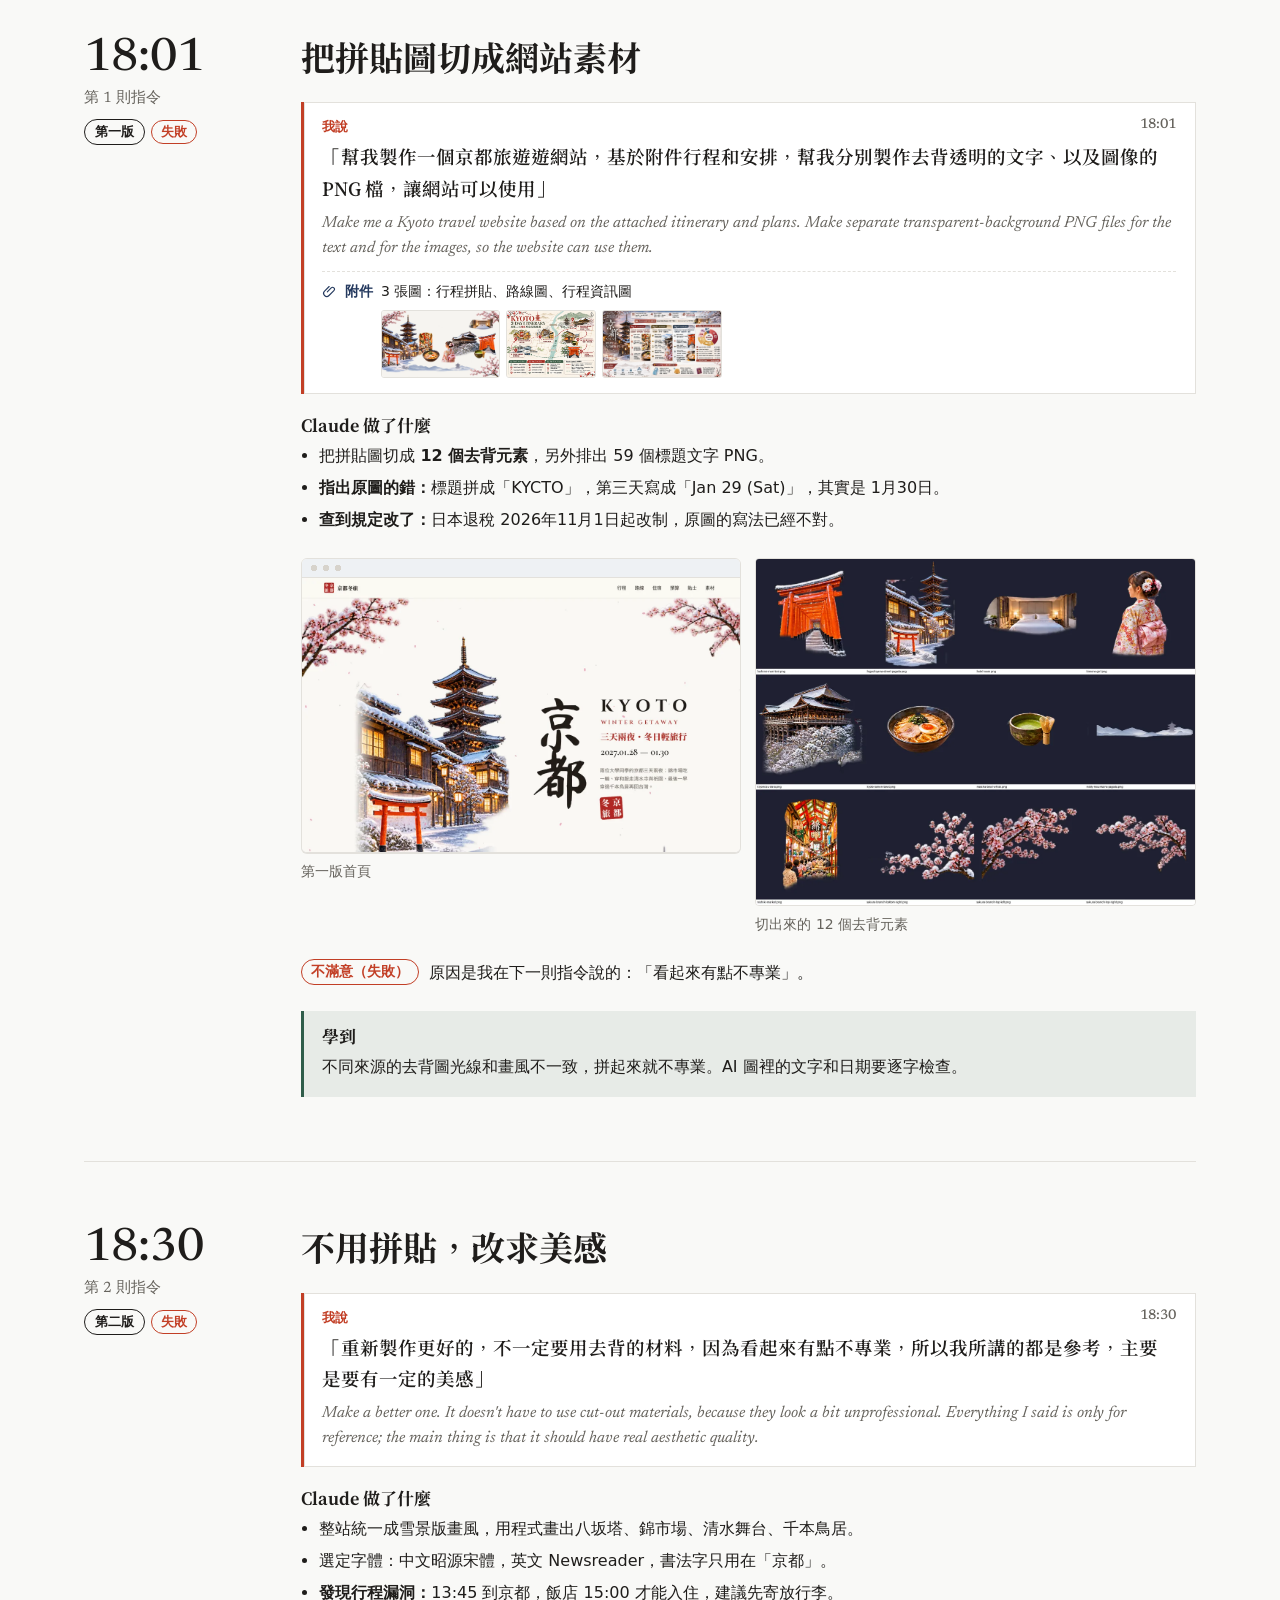
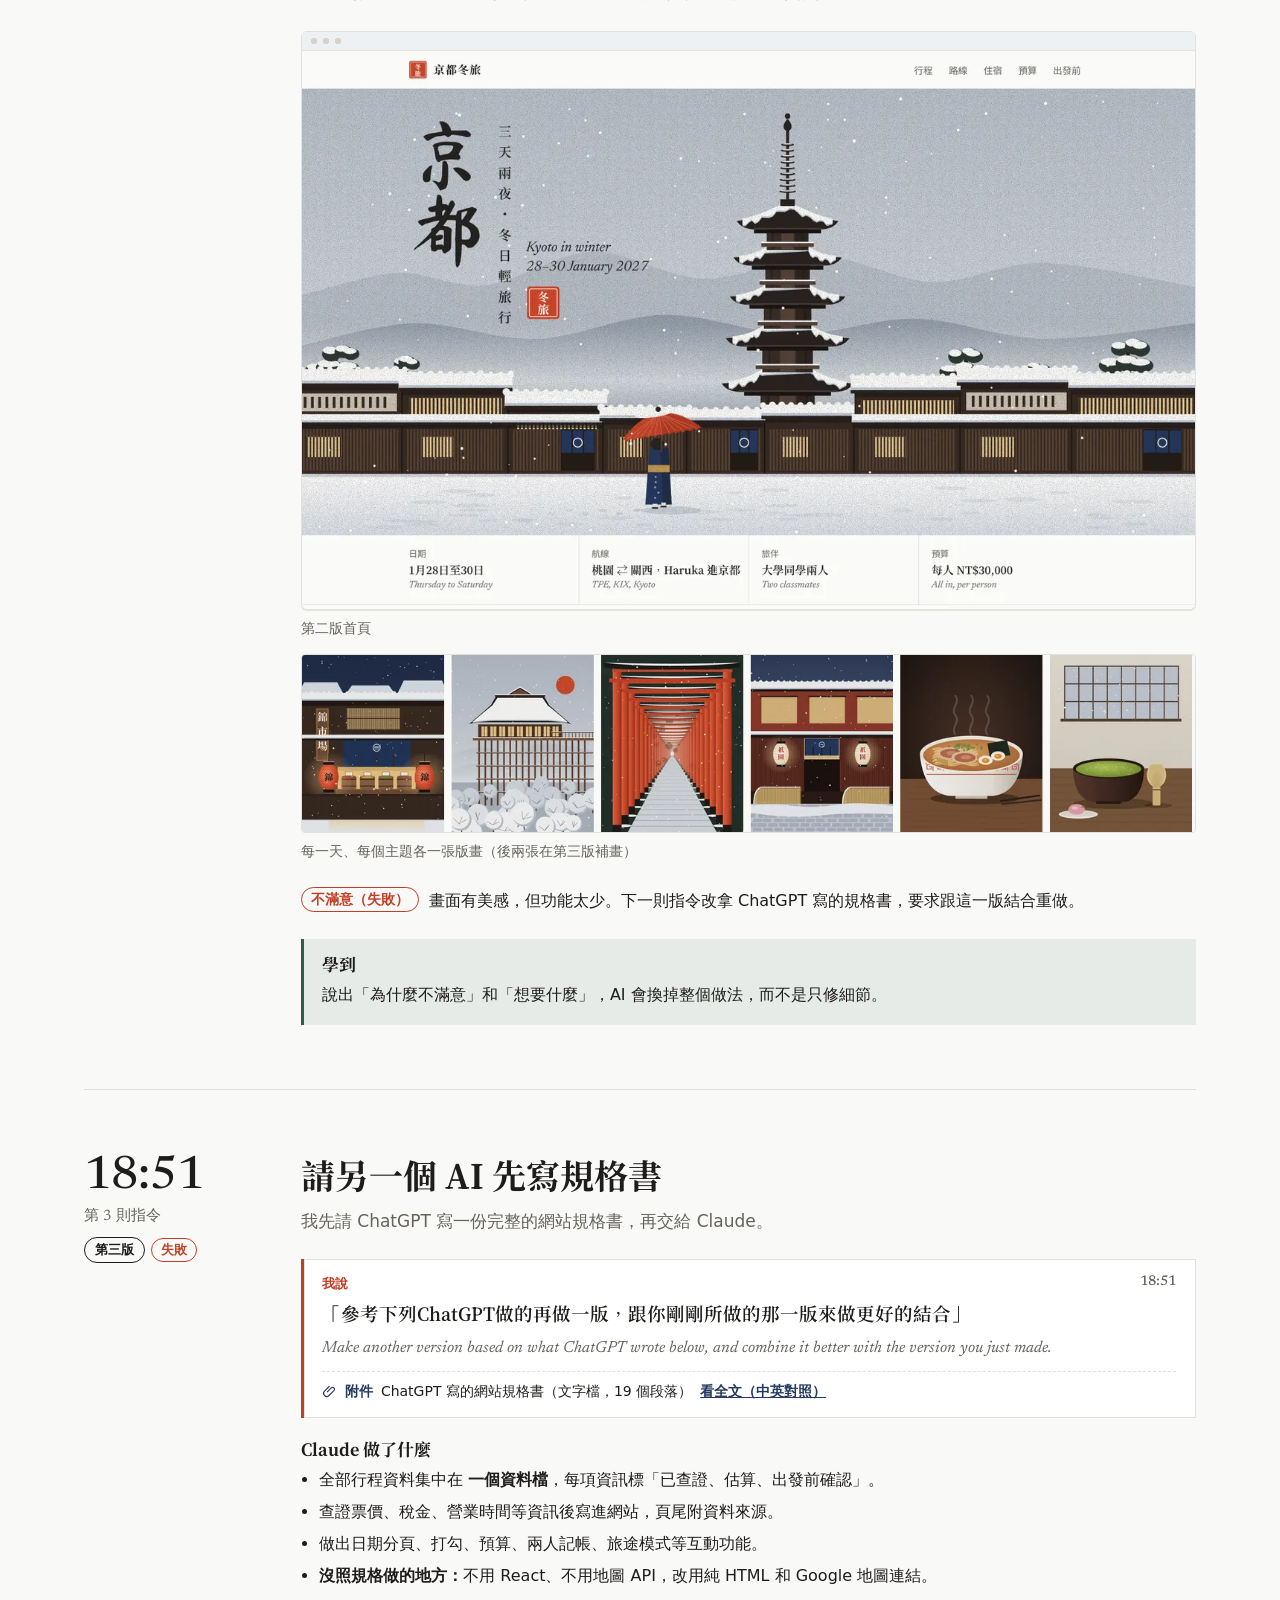
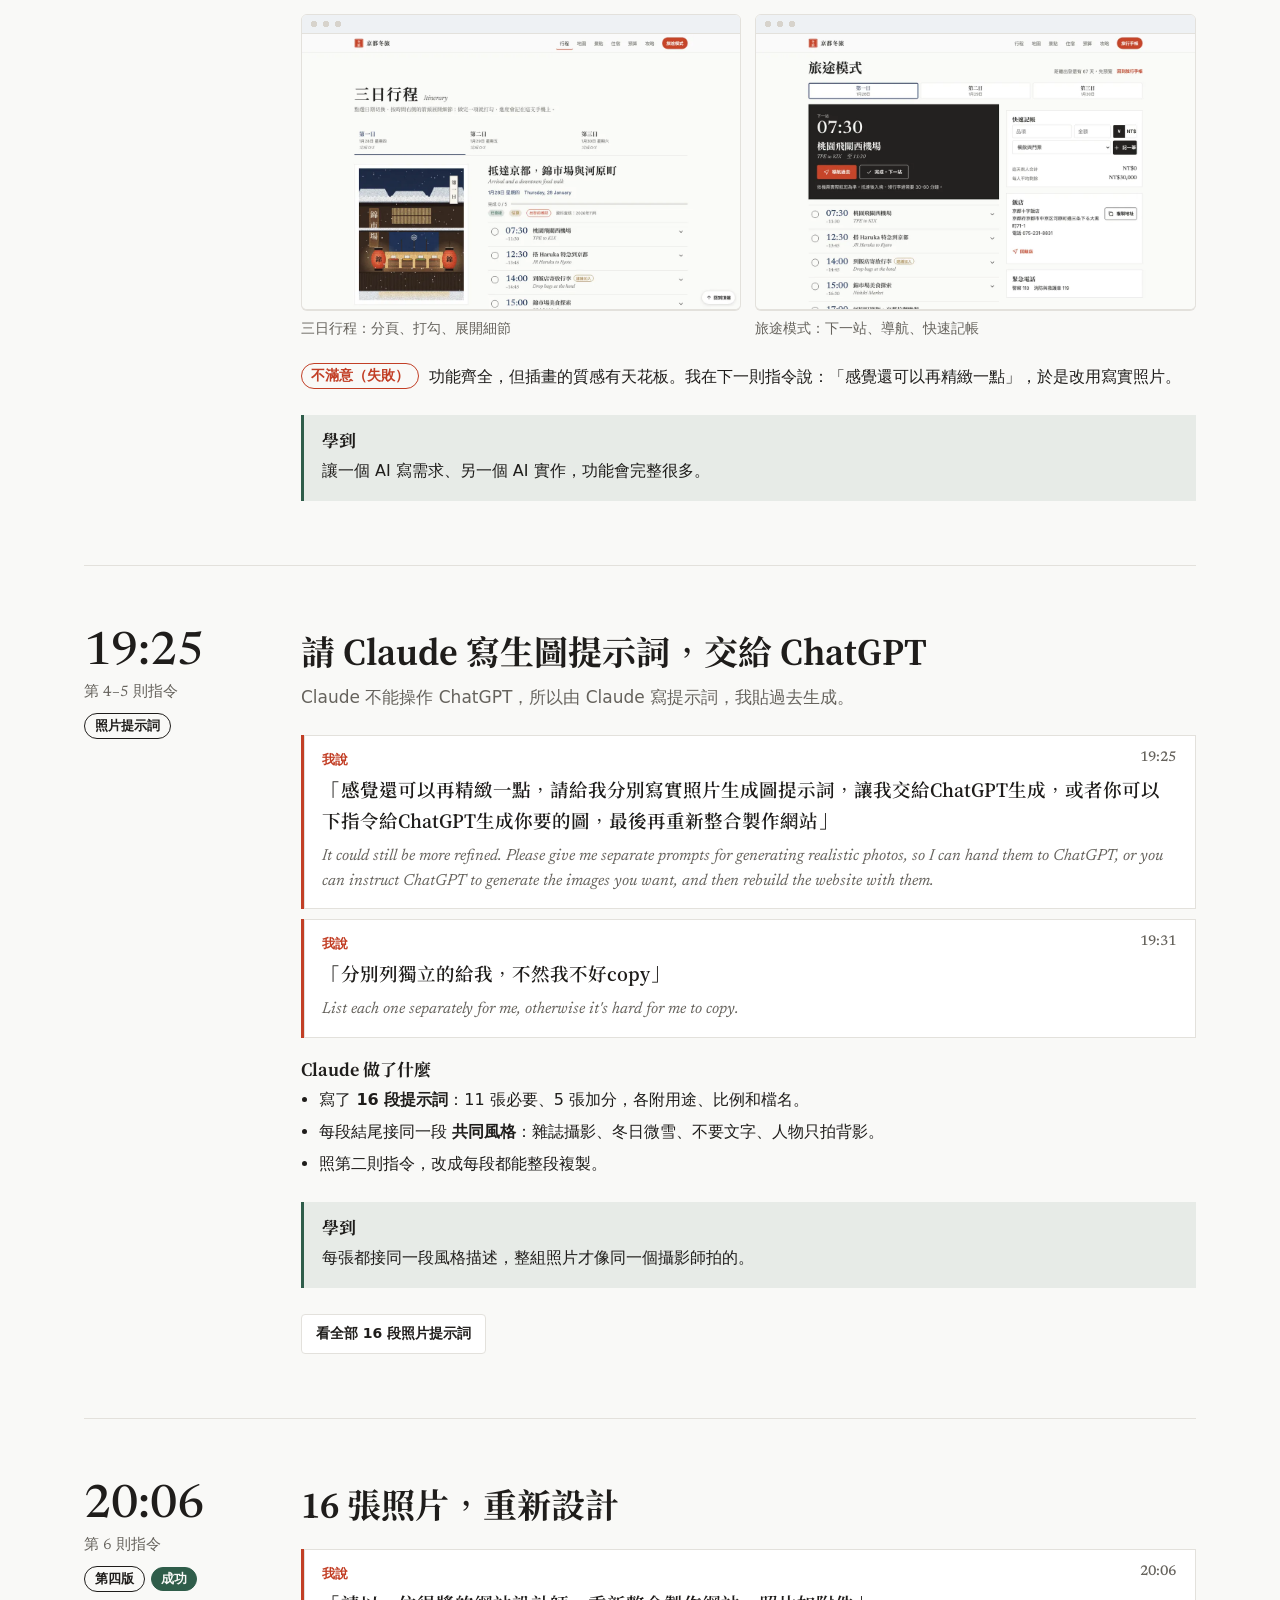
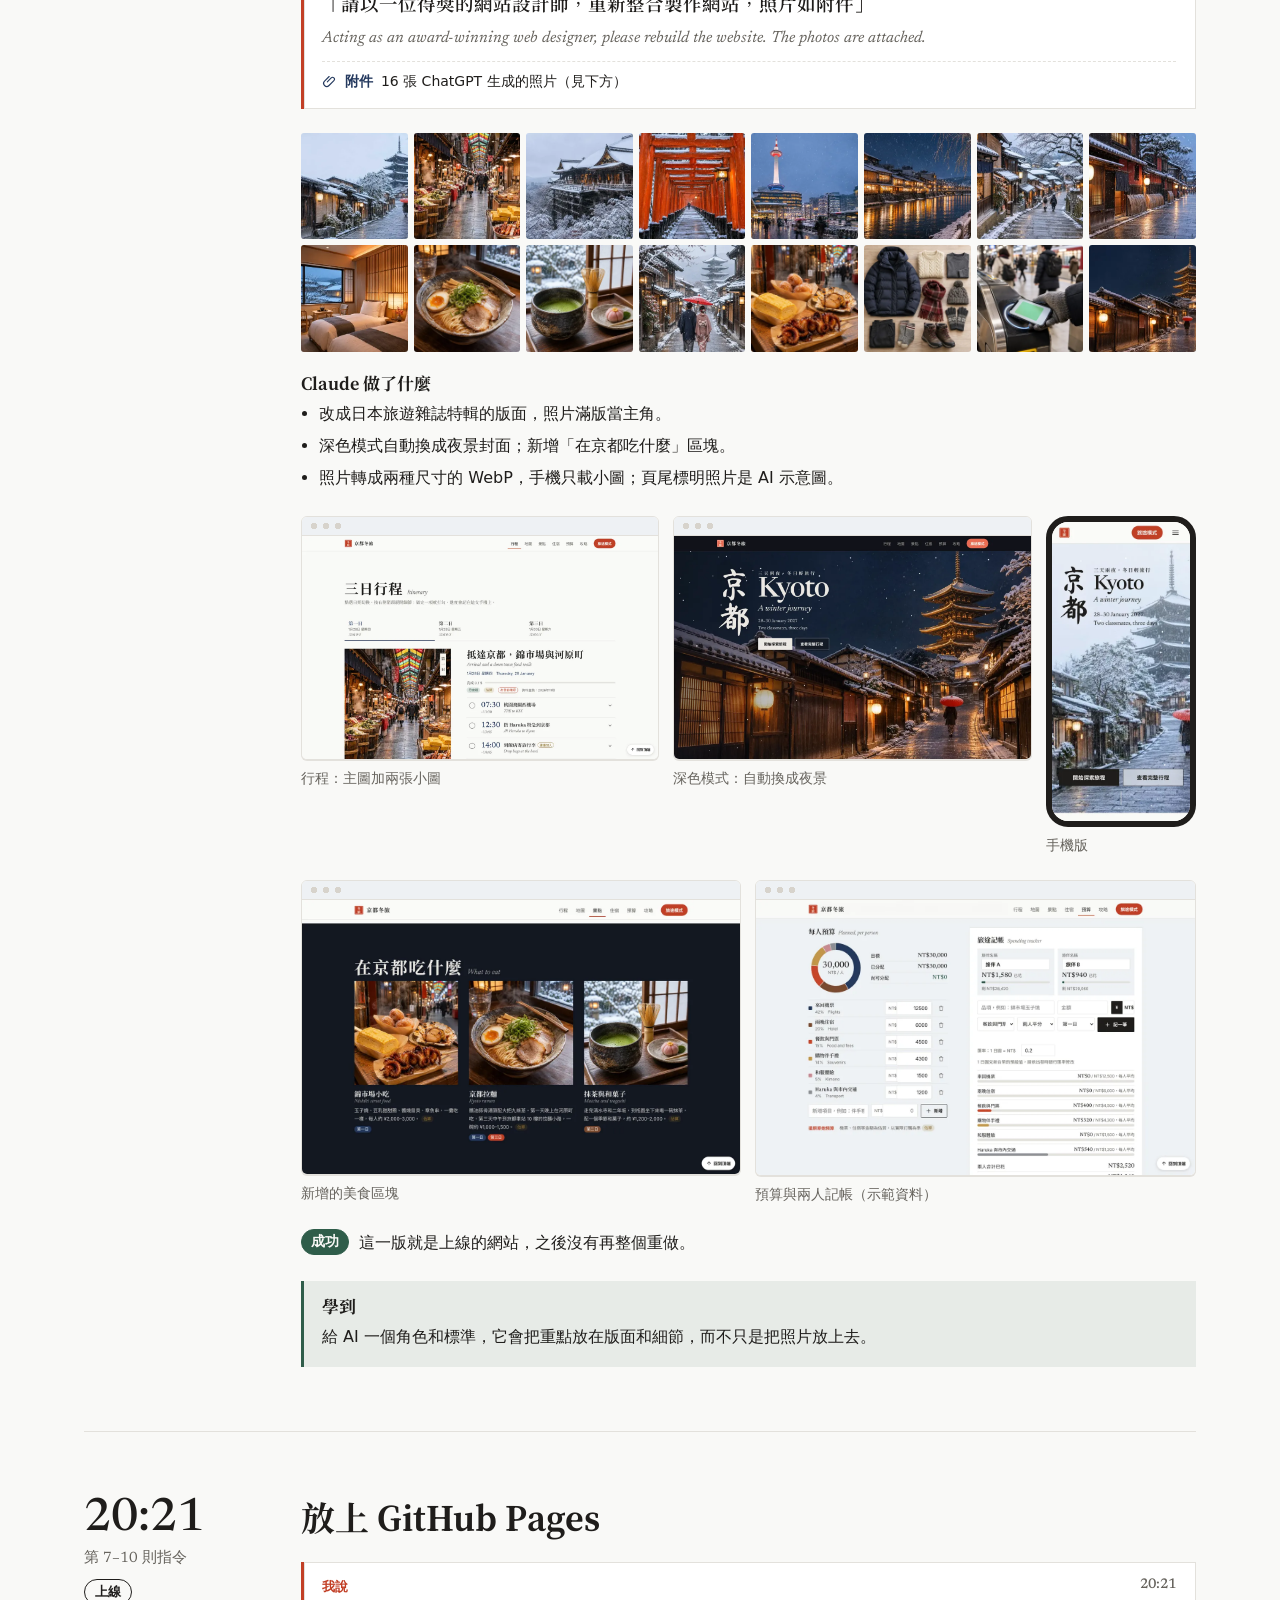
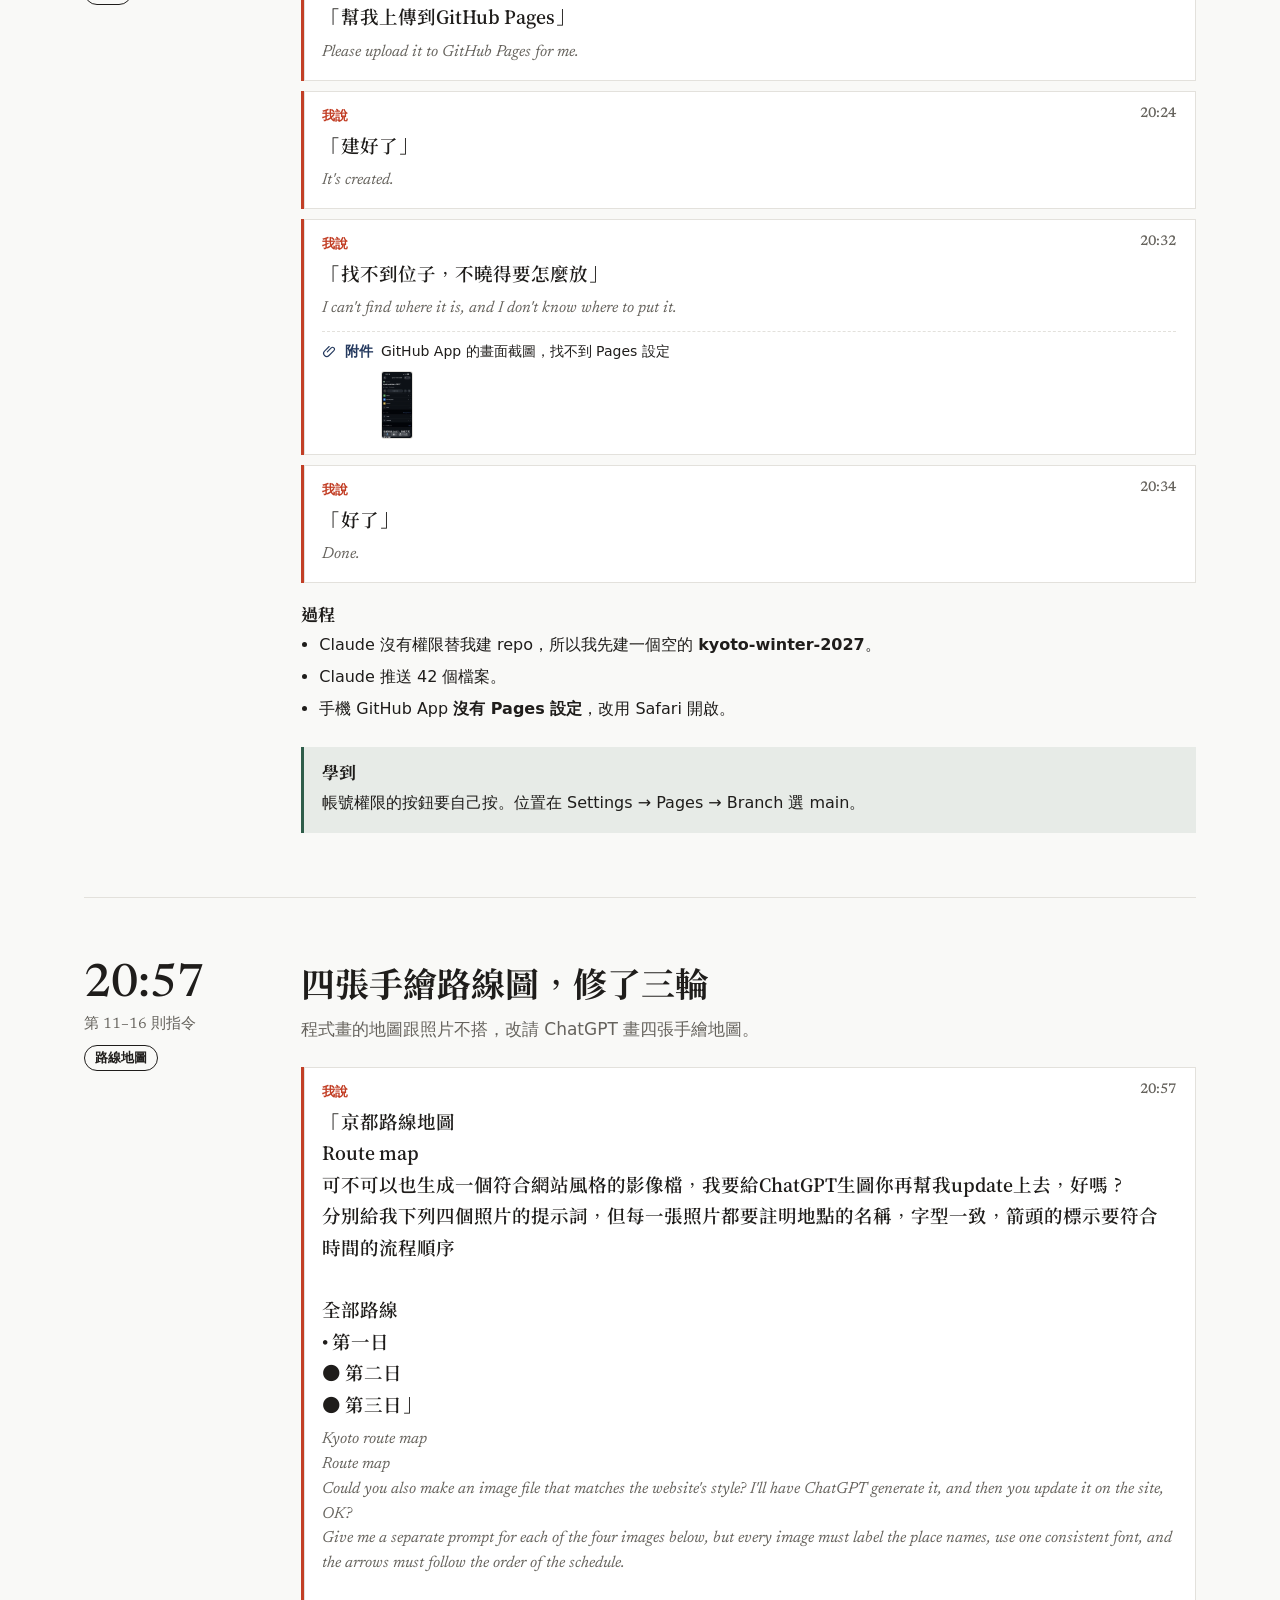
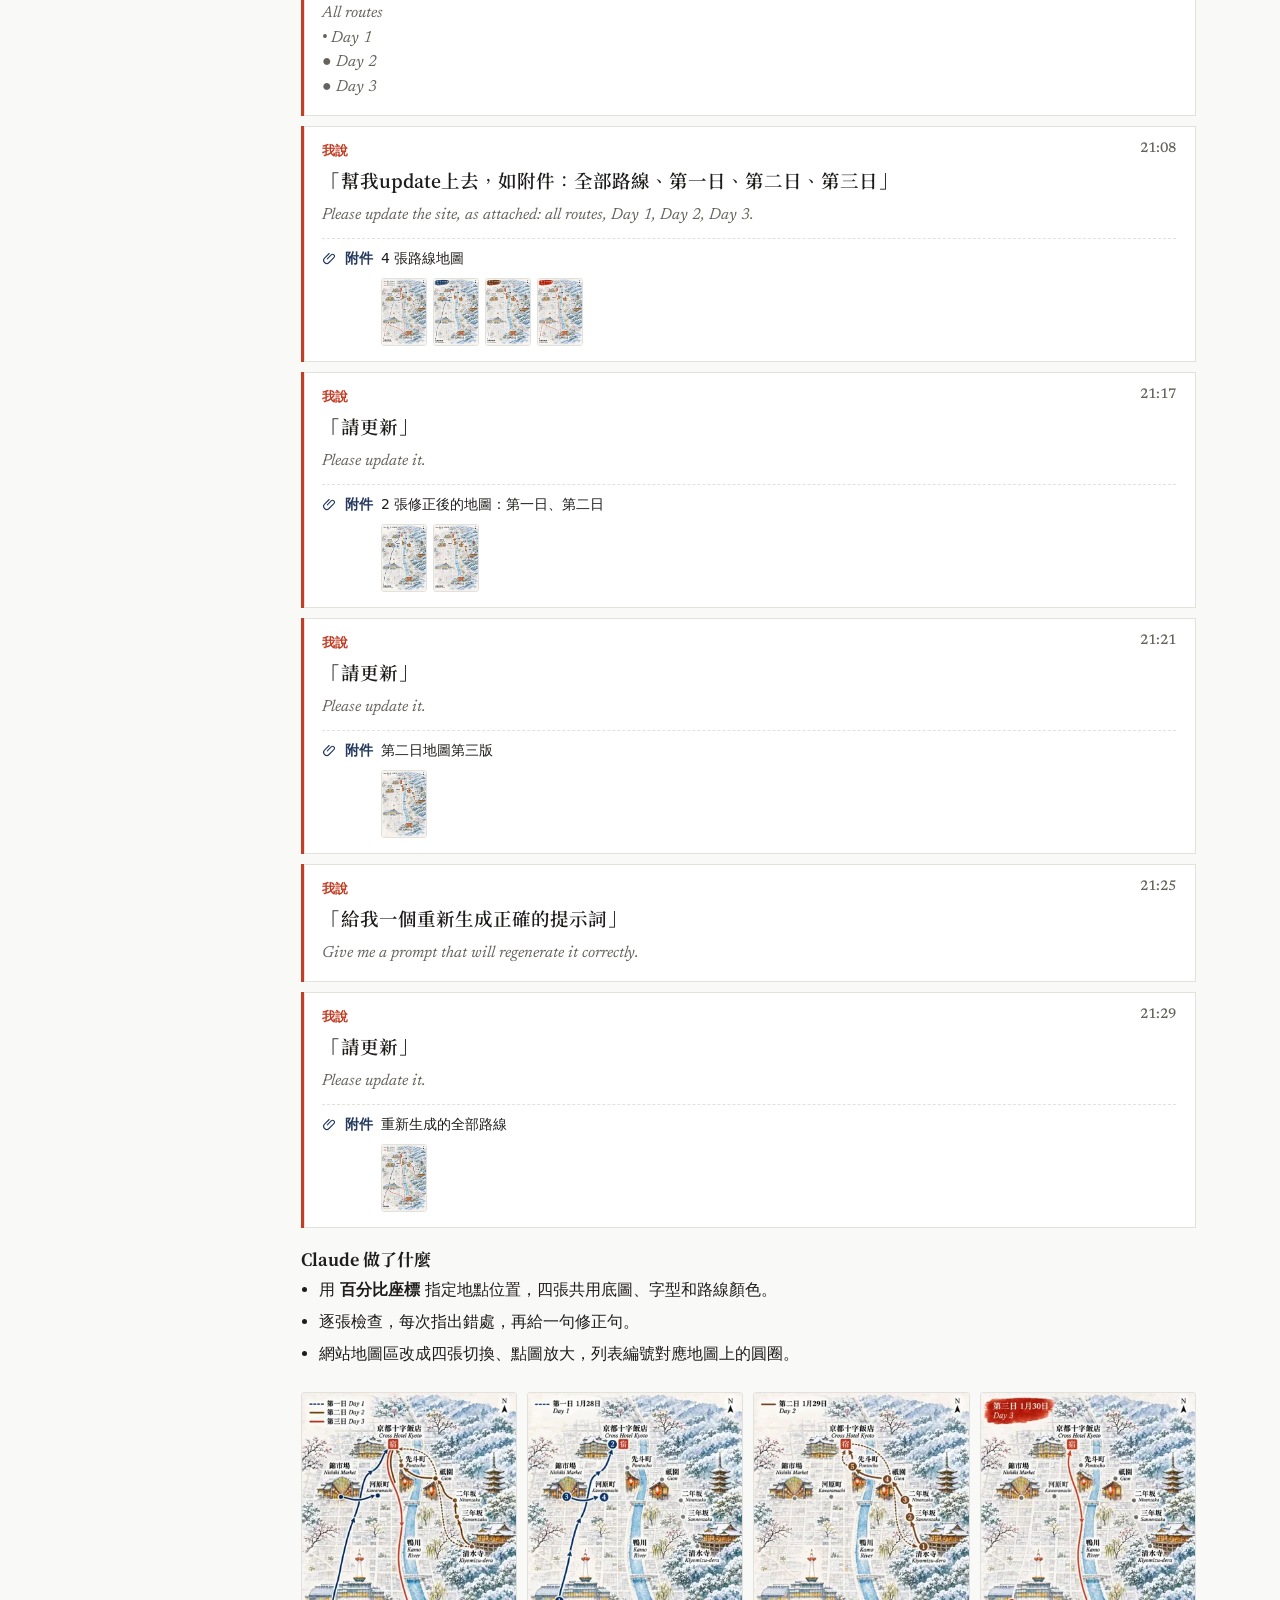
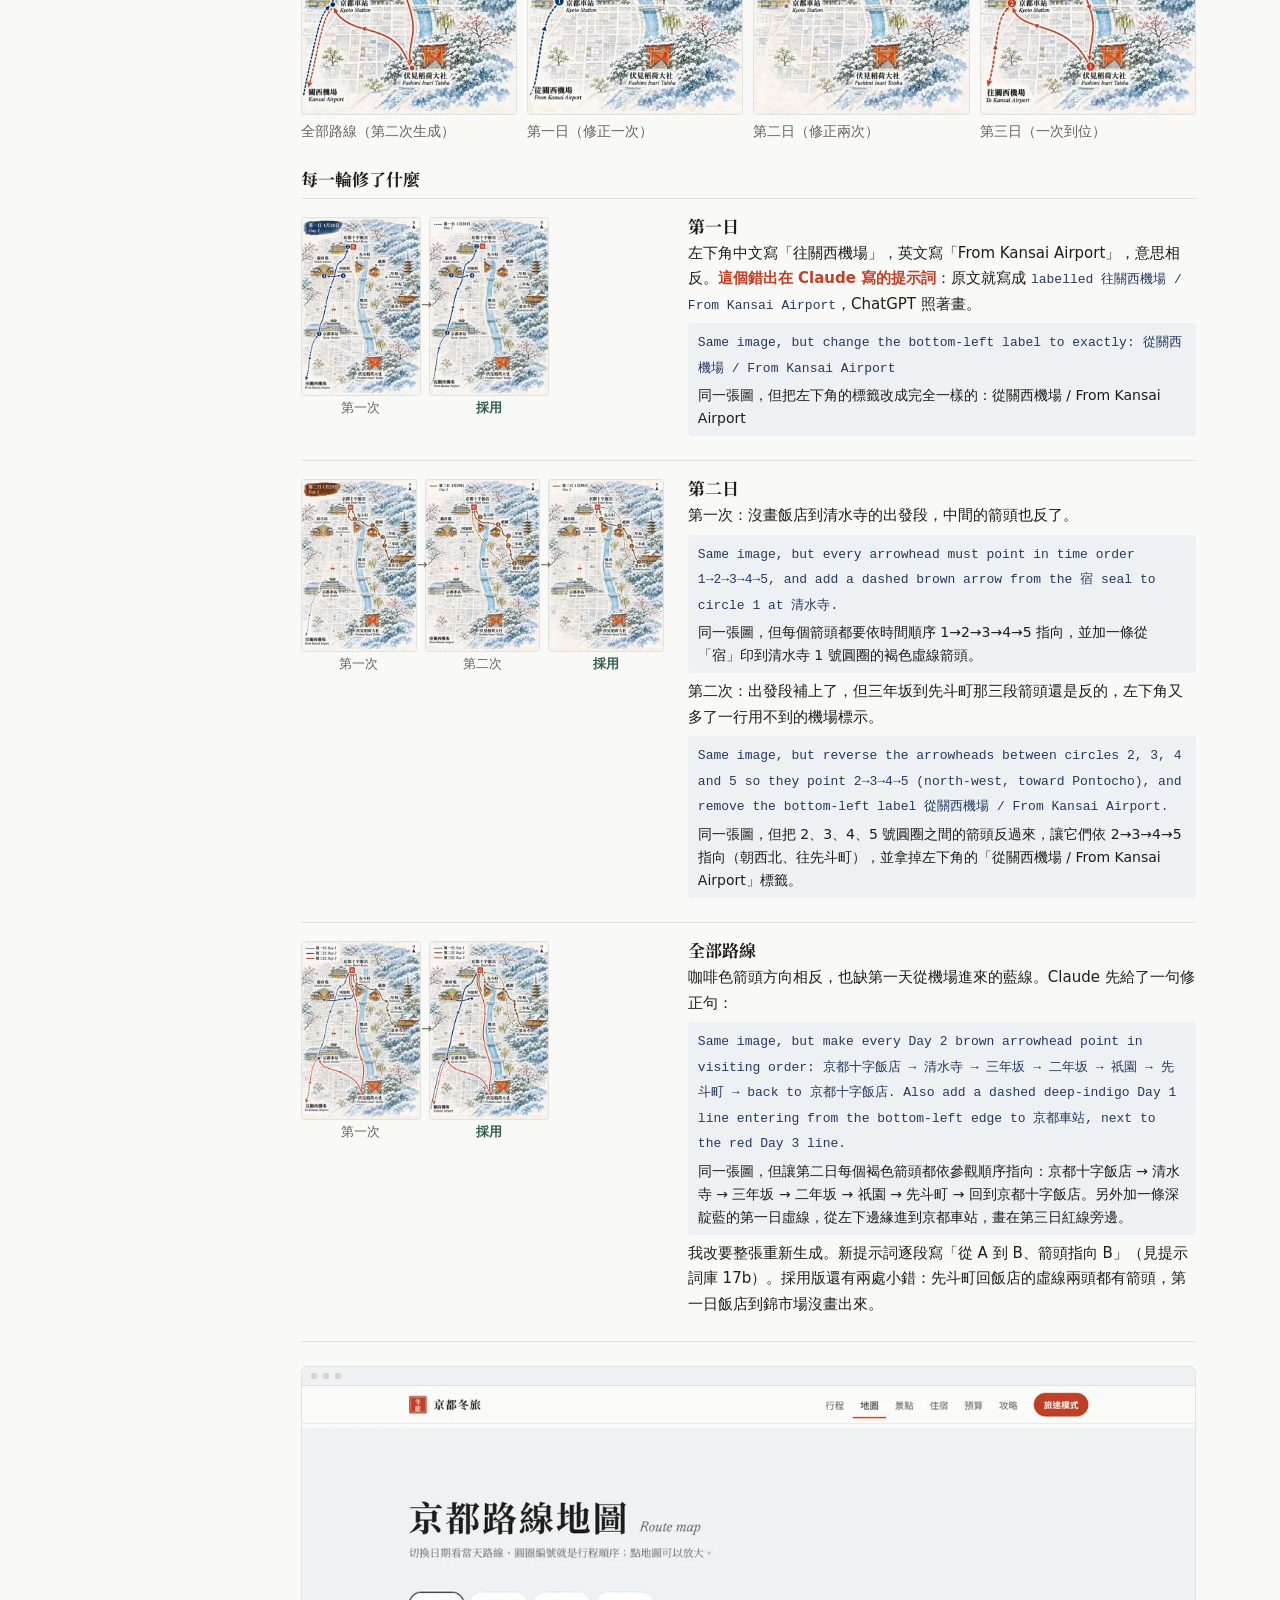
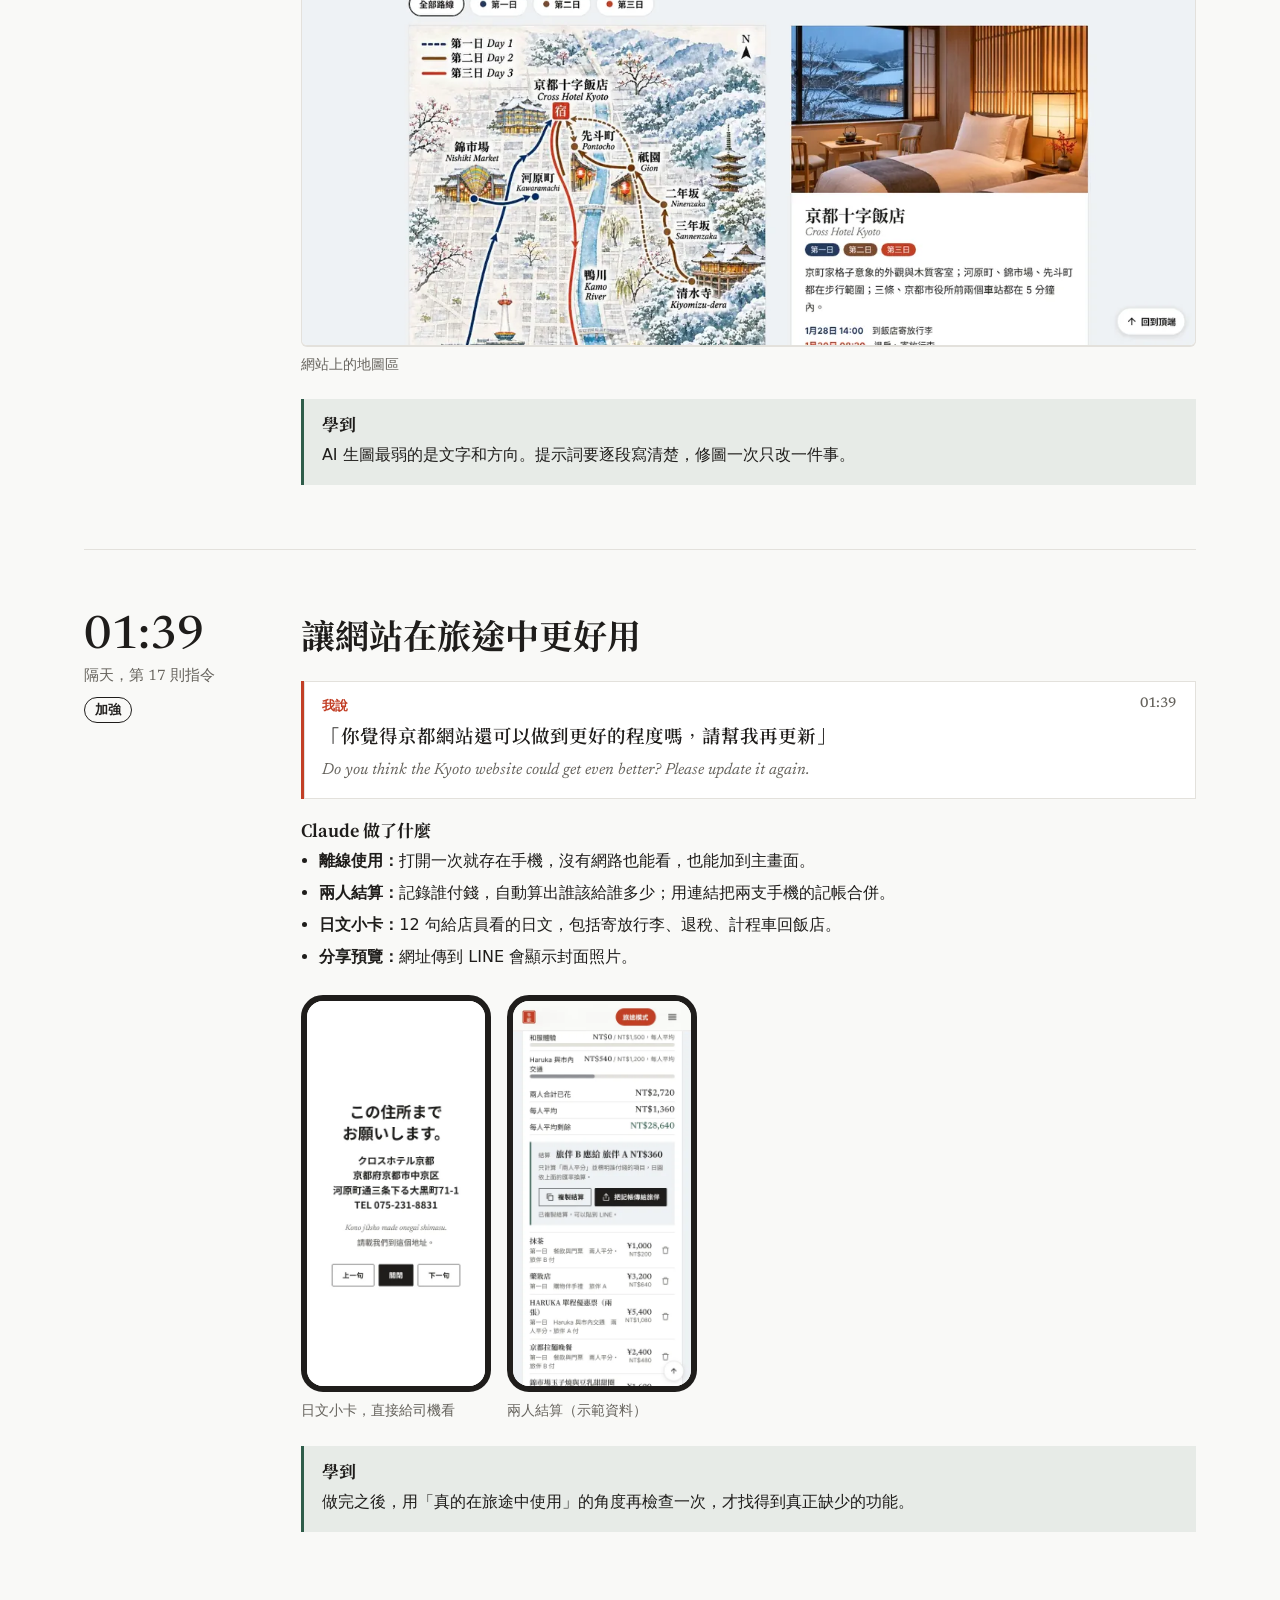
==== commit 672f7a79: "製作紀錄頁：加入流程圖、每則指令的附件、隔天的加強，精簡文字 Co-Authored-By: Claude Opus 5.5 <noreply@anthropic.com> Claude-Sessio" ====
--- a/making-of/index.html
+++ b/making-of/index.html
@@ -145,7 +145,7 @@
 .ptable td{padding:12px 12px 12px 0;border-bottom:1px solid var(--line);vertical-align:top}
 .ptable td:first-child{font:500 16px var(--latin);white-space:nowrap;color:var(--shu);width:4.6em}
 .ptable td:nth-child(2){font:600 16px/1.7 var(--zh)}
-.ptable td:last-child{color:var(--mute);width:30%}
+.ptable td:last-child{color:var(--mute);width:24%}
 @media(max-width:700px){.ptable thead{display:none}.ptable tr{display:grid;grid-template-columns:4.6em minmax(0,1fr);padding:10px 0;border-bottom:1px solid var(--line)}.ptable td{border:0;padding:2px 0}.ptable td:last-child{grid-column:2;width:auto;font-size:14.5px}}
 .libh{margin:clamp(40px,5vw,64px) 0 6px;font:700 24px var(--zh)}
 .libp{margin:0 0 16px;color:var(--mute);max-width:42em}
@@ -215,6 +215,55 @@
 .style .br .e,.style .br .z{color:#E6E3DC}
 @media(max-width:900px){.bh{display:none}.br{grid-template-columns:1fr}.br .z{margin-top:3px;color:var(--konjo)}.style .br .z{color:#C9D4EA}}
 
+/* flowchart */
+.lhead{display:grid;grid-template-columns:repeat(4,minmax(0,1fr));border-top:1.5px solid var(--ink)}
+.lhead div{padding:12px 14px 14px;border-left:1px solid var(--line)}
+.lhead div:first-child{border-left:0}
+.lhead b{display:block;font:700 18px/1.3 var(--zh);color:var(--c)}
+.lhead span{font:13.5px/1.5 var(--sans);color:var(--mute)}
+.fc{position:relative;padding:18px 0 6px}
+.fc .lanes{position:absolute;inset:0;display:grid;grid-template-columns:repeat(4,minmax(0,1fr));pointer-events:none}
+.fc .lanes i{border-left:1px dashed var(--line)}
+.fc .lanes i:first-child{border-left:0}
+.fsteps{position:relative;z-index:1;list-style:none;margin:0;padding:0;display:grid;grid-template-columns:repeat(4,minmax(0,1fr));row-gap:40px}
+.fn{grid-column:var(--col);grid-row:var(--row);justify-self:center;align-self:start;width:min(calc(100% - 44px),236px);background:var(--card);border:1px solid var(--line);border-top:3px solid var(--c);padding:9px 12px 10px;font:13px/1.5 var(--sans)}
+.fn .who{display:none}
+.fn b{display:block;font:700 15.5px/1.4 var(--zh)}
+.fn b .vt{margin-left:6px;vertical-align:1px;font-size:12px}
+.fn time{display:block;margin-top:2px;font:500 14.5px/1.3 var(--latin);color:var(--mute);font-variant-numeric:lining-nums}
+.fn small{display:block;margin-top:2px;font-size:13px;color:var(--mute)}
+.fn .at{display:flex;align-items:center;gap:4px;margin-top:4px;color:var(--konjo);font-weight:600}
+.fn .at svg,.att svg{width:15px;height:15px;flex:none}
+.fcl{position:absolute;left:0;top:0;color:var(--mute);pointer-events:none;overflow:visible}
+.fcl path{fill:none;stroke:currentColor;stroke-width:1.5}
+.fcl path.bk{stroke:var(--shu);stroke-dasharray:5 4}
+.fcl marker path{stroke:none;fill:currentColor}
+.fcl marker.r path{fill:var(--shu)}
+@media(max-width:760px){
+  .lhead{display:flex;flex-wrap:wrap;gap:4px 16px;border-top:0;padding-bottom:4px}
+  .lhead div{padding:0;border:0;display:flex;align-items:baseline;gap:6px}
+  .lhead b{display:inline;font-size:15px}
+  .lhead span{font-size:12.5px}
+  .fc .lanes{display:none}
+  .fsteps{display:flex;flex-direction:column;align-items:flex-start;gap:24px}
+  .fn{width:calc(100% - 34px)}
+  .fn .who{display:block;font:600 12px/1.4 var(--sans);color:var(--c)}
+}
+/* attachments in quotes */
+.say .att{display:flex;flex-wrap:wrap;align-items:flex-start;gap:4px 8px;margin:10px 0 0;padding-top:9px;border-top:1px dashed var(--line);font:14px/1.55 var(--sans);color:var(--konjo)}
+.say .att svg{margin-top:3px}
+.say .att b{font-weight:600}
+.say .att > span{flex:1 1 12em;min-width:0;color:var(--ink)}
+.say .att a{margin-left:8px;color:var(--konjo);font-weight:600}
+.say .att .th{display:flex;flex-wrap:wrap;gap:6px;margin-top:8px}
+.say .att .th img{display:block;height:68px;width:auto;border:1px solid var(--line);border-radius:3px;background:var(--tint)}
+.phones{display:grid;grid-template-columns:repeat(2,minmax(0,190px));gap:16px;margin:24px 0 0}
+.phones figure{margin:0}
+.phones figcaption{margin-top:8px;font:14px/1.55 var(--sans);color:var(--mute)}
+.ptable td.ac{width:17%;font:14px/1.6 var(--sans);color:var(--konjo)}
+.ptable td.ac.none{color:var(--mute)}
+@media(max-width:700px){.ptable td.ac{grid-column:2;width:auto}.ptable td.ac::before{content:"附件："}.ptable td.ac.none{display:none}}
+
 /* method */
 .rules{display:grid;grid-template-columns:repeat(2,minmax(0,1fr));gap:0 clamp(24px,4vw,64px);border-top:1.5px solid var(--ink)}
 .rule{padding:22px 0;border-bottom:1px solid var(--line)}
@@ -250,7 +299,7 @@
 <header class="nav"><div class="wrap navin">
   <a class="brand" href="#top"><i>製</i><span>京都冬旅製作全紀錄</span></a>
   <nav class="scroll" aria-label="章節">
-    <a href="#roles">分工</a><a href="#process">製作過程</a><a href="#prompts">提示詞庫</a><a href="#method">做法</a><a href="#tech">技術</a>
+    <a href="#flow">流程圖</a><a href="#process">製作過程</a><a href="#prompts">提示詞庫</a><a href="#method">做法</a><a href="#tech">技術</a>
   </nav>
 </div></header>
 
@@ -259,12 +308,12 @@
   <div class="htop">
     <div>
       <h1>用 AI 做一個網站<small>The making of Kyoto, Winter Journey</small></h1>
-      <p class="lede">從 ChatGPT 生成的一張行程拼貼圖開始，到一個可以在旅途中用手機操作、已經上線的京都旅行網站。總共做了四個版本：前三版都不滿意，第四版才成功。這一頁按時間記錄每一步：我說了什麼、AI 做了什麼、結果長什麼樣、學到什麼。</p>
+      <p class="lede">從 ChatGPT 的一張行程拼貼圖，到一個已經上線、旅途中能用手機操作的京都旅行網站。總共做了四個版本：前三版都不滿意，第四版才成功。</p>
     </div>
     <div class="stats">
-      <div><b>3.5 小時</b><span>2026年11月22日 18:01 到 21:29，約三個半小時</span></div>
+      <div><b>3.5 小時</b><span>2026年11月22日 18:01 到 21:29</span></div>
       <div><b>4 個版本</b><span>前三版不滿意（失敗），第四版成功</span></div>
-      <div><b>16 則</b><span>我下的指令，最短只有兩個字</span></div>
+      <div><b>17 則</b><span>我下的指令，最短只有兩個字</span></div>
       <div><b>24 張</b><span>ChatGPT 生成的照片與地圖</span></div>
     </div>
   </div>
@@ -276,30 +325,56 @@
   </div>
 </section>
 
-<section class="band tint" id="roles" aria-labelledby="h-roles">
+<section class="band tint" id="flow" aria-labelledby="h-flow">
   <div class="wrap">
-    <div class="sh"><h2 id="h-roles">誰做了什麼</h2><span>Who did what</span></div>
-    <p class="lead">兩個 AI 各做擅長的事，人負責方向與判斷。整個過程我沒有寫任何一行程式。</p>
-    <div class="flow">
-      <div class="role" style="--c:var(--shu)"><span class="who">我</span><h3>導演<small>Direction</small></h3><ul><li>提供行程與預算</li><li>說出哪裡不滿意、想要什麼</li><li>把提示詞交給 ChatGPT 生圖、挑圖</li><li>建立 GitHub repo、按下 Pages 設定</li></ul></div>
-      <div class="role" style="--c:#10A37F"><span class="who">ChatGPT</span><h3>素材<small>Images and spec</small></h3><ul><li>最初的行程拼貼圖與資訊圖</li><li>一份完整的網站規格書</li><li>16 張寫實照片</li><li>4 張手繪路線地圖（含修正）</li></ul></div>
-      <div class="role" style="--c:#C96442"><span class="who">Claude</span><h3>設計與工程<small>Design and build</small></h3><ul><li>版面、字體、配色、插畫</li><li>寫網站程式與互動功能</li><li>查證票價、規定等旅遊資訊</li><li>寫生圖提示詞、檢查每張圖</li></ul></div>
-      <div class="role" style="--c:var(--konjo)"><span class="who">GitHub Pages</span><h3>上線<small>Hosting</small></h3><ul><li>免費放網站</li><li>網址可直接分享</li><li>推送新檔案後約 1 分鐘自動更新</li></ul></div>
+    <div class="sh"><h2 id="h-flow">製作流程圖</h2><span>How it happened</span></div>
+    <p class="lead">四條線是四個角色，箭頭是事情發生的順序。我負責方向和判斷，沒有寫任何一行程式。</p>
+    <div class="lhead" aria-hidden="true"><div style="--c:#10A37F"><b>ChatGPT</b><span>圖片與規格書</span></div><div style="--c:var(--shu)"><b>我</b><span>方向與判斷</span></div><div style="--c:#C96442"><b>Claude</b><span>設計、程式、查證</span></div><div style="--c:var(--konjo)"><b>GitHub</b><span>放網站</span></div></div>
+    <div class="fc" id="fc">
+      <div class="lanes" aria-hidden="true"><i></i><i></i><i></i><i></i></div>
+      <ol class="fsteps">
+        <li class="fn" id="f1" style="--col:1;--row:1;--c:#10A37F"><span class="who">ChatGPT</span><b>依行程做三張圖</b><time>開始前</time><small>拼貼、路線圖、資訊圖</small></li>
+        <li class="fn" id="f2" style="--col:2;--row:1;--c:var(--shu)"><span class="who">我</span><b>要做網站、切成去背 PNG</b><time>18:01</time><span class="at"><svg viewBox="0 0 24 24" aria-hidden="true"><path d="M8.5 12.5l6.2-6.2a3 3 0 0 1 4.3 4.3l-7.8 7.8a5 5 0 0 1-7.1-7.1l7.3-7.3" fill="none" stroke="currentColor" stroke-width="1.8" stroke-linecap="round"/></svg>附件：3 張圖</span></li>
+        <li class="fn fail" id="f3" style="--col:3;--row:1;--c:#C96442"><span class="who">Claude</span><b>第一版：去背拼貼<span class="vt fail">不滿意</span></b><small>看起來不專業</small></li>
+        <li class="fn" id="f4" style="--col:2;--row:2;--c:var(--shu)"><span class="who">我</span><b>說出原因：要有美感</b><time>18:30</time></li>
+        <li class="fn fail" id="f5" style="--col:3;--row:2;--c:#C96442"><span class="who">Claude</span><b>第二版：版畫插畫<span class="vt fail">不滿意</span></b><small>功能太少</small></li>
+        <li class="fn" id="f6" style="--col:1;--row:3;--c:#10A37F"><span class="who">ChatGPT</span><b>寫網站規格書</b><small>19 個段落</small></li>
+        <li class="fn" id="f7" style="--col:2;--row:3;--c:var(--shu)"><span class="who">我</span><b>要結合規格書重做</b><time>18:51</time><span class="at"><svg viewBox="0 0 24 24" aria-hidden="true"><path d="M8.5 12.5l6.2-6.2a3 3 0 0 1 4.3 4.3l-7.8 7.8a5 5 0 0 1-7.1-7.1l7.3-7.3" fill="none" stroke="currentColor" stroke-width="1.8" stroke-linecap="round"/></svg>附件：規格書</span></li>
+        <li class="fn fail" id="f8" style="--col:3;--row:3;--c:#C96442"><span class="who">Claude</span><b>第三版：互動工具<span class="vt fail">不滿意</span></b><small>不夠精緻</small></li>
+        <li class="fn" id="f9" style="--col:2;--row:4;--c:var(--shu)"><span class="who">我</span><b>要寫實照片的提示詞</b><time>19:25</time></li>
+        <li class="fn" id="f10" style="--col:3;--row:4;--c:#C96442"><span class="who">Claude</span><b>寫 16 段照片提示詞</b></li>
+        <li class="fn" id="f11" style="--col:1;--row:5;--c:#10A37F"><span class="who">ChatGPT</span><b>生成 16 張照片</b><small>我把提示詞貼過去</small></li>
+        <li class="fn" id="f12" style="--col:2;--row:5;--c:var(--shu)"><span class="who">我</span><b>以得獎設計師的標準重做</b><time>20:06</time><span class="at"><svg viewBox="0 0 24 24" aria-hidden="true"><path d="M8.5 12.5l6.2-6.2a3 3 0 0 1 4.3 4.3l-7.8 7.8a5 5 0 0 1-7.1-7.1l7.3-7.3" fill="none" stroke="currentColor" stroke-width="1.8" stroke-linecap="round"/></svg>附件：16 張照片</span></li>
+        <li class="fn ok" id="f13" style="--col:3;--row:5;--c:#C96442"><span class="who">Claude</span><b>第四版：照片版<span class="vt ok">成功</span></b></li>
+        <li class="fn" id="f14" style="--col:2;--row:6;--c:var(--shu)"><span class="who">我</span><b>建立空的 repo</b><time>20:21–20:24</time><small>Claude 沒有權限建</small></li>
+        <li class="fn" id="f15" style="--col:3;--row:6;--c:#C96442"><span class="who">Claude</span><b>推送 42 個檔案</b></li>
+        <li class="fn" id="f16" style="--col:2;--row:7;--c:var(--shu)"><span class="who">我</span><b>用 Safari 開啟 Pages</b><time>20:32–20:34</time><small>手機 App 沒有這個設定</small><span class="at"><svg viewBox="0 0 24 24" aria-hidden="true"><path d="M8.5 12.5l6.2-6.2a3 3 0 0 1 4.3 4.3l-7.8 7.8a5 5 0 0 1-7.1-7.1l7.3-7.3" fill="none" stroke="currentColor" stroke-width="1.8" stroke-linecap="round"/></svg>附件：App 截圖</span></li>
+        <li class="fn" id="f17" style="--col:4;--row:7;--c:var(--konjo)"><span class="who">GitHub</span><b>網站上線</b></li>
+        <li class="fn" id="f18" style="--col:2;--row:8;--c:var(--shu)"><span class="who">我</span><b>要路線地圖的提示詞</b><time>20:57</time></li>
+        <li class="fn" id="f19" style="--col:3;--row:8;--c:#C96442"><span class="who">Claude</span><b>寫 4 段地圖提示詞</b></li>
+        <li class="fn" id="f20" style="--col:1;--row:9;--c:#10A37F"><span class="who">ChatGPT</span><b>畫路線地圖</b><small>我把提示詞貼過去</small></li>
+        <li class="fn" id="f21" style="--col:2;--row:9;--c:var(--shu)"><span class="who">我</span><b>把地圖傳給 Claude</b><time>21:08–21:29</time><span class="at"><svg viewBox="0 0 24 24" aria-hidden="true"><path d="M8.5 12.5l6.2-6.2a3 3 0 0 1 4.3 4.3l-7.8 7.8a5 5 0 0 1-7.1-7.1l7.3-7.3" fill="none" stroke="currentColor" stroke-width="1.8" stroke-linecap="round"/></svg>附件：8 張地圖</span></li>
+        <li class="fn" id="f22" style="--col:3;--row:9;--c:#C96442" data-back="f20"><span class="who">Claude</span><b>逐張檢查、給修正句</b><small>有錯就退回重畫，共修 3 輪</small></li>
+        <li class="fn" id="f23" style="--col:4;--row:10;--c:var(--konjo)"><span class="who">GitHub</span><b>換上 4 張地圖</b><time>21:29</time></li>
+        <li class="fn" id="f24" style="--col:2;--row:11;--c:var(--shu)"><span class="who">我</span><b>還可以更好嗎？</b><time>隔天 01:39</time></li>
+        <li class="fn" id="f25" style="--col:3;--row:11;--c:#C96442"><span class="who">Claude</span><b>離線、結算、日文小卡</b></li>
+        <li class="fn" id="f26" style="--col:4;--row:11;--c:var(--konjo)"><span class="who">GitHub</span><b>更新上線</b></li>
+      </ol>
+      <svg class="fcl" aria-hidden="true"></svg>
     </div>
-    <p class="loop">生圖那段是來回進行的：Claude 寫提示詞 → 我貼給 ChatGPT → 圖傳回 Claude 檢查 → 有錯就給一句修正 → 我再貼回 ChatGPT。</p>
   </div>
 </section>
 
 <section class="band" id="process" aria-labelledby="h-process">
   <div class="wrap">
     <div class="sh"><h2 id="h-process">製作過程</h2><span>Step by step</span></div>
-    <p class="lead">以下的「我說」都是當時輸入的原文，一字未改。時間是對話裡的實際時間。</p>
+    <p class="lead">「我說」是當時輸入的原文，一字未改；有附檔案的，下方標出附件。</p>
 
     <article class="stage" id="s0">
       <div class="rail"><time>開始前<small>ChatGPT</small></time><span class="ver">素材</span></div>
       <div>
         <h3>先用 ChatGPT 做出三張圖</h3>
-        <p>開始做網站之前，已經請 ChatGPT 依照行程生成三張圖：一張去背的京都元素拼貼、一張路線圖、一張行程資訊圖。這三張就是第一版的全部素材。</p>
+        <p>開始前，ChatGPT 依行程做了三張圖，也就是第 1 則指令的附件。</p>
         <div class="figs three">
           <figure><div class="plain"><img src="img/src-collage.webp" alt="ChatGPT 生成的去背京都拼貼：五重塔、錦市場、拉麵、和服、清水寺、鳥居、抹茶、櫻花" width="1200" height="675" loading="lazy"></div><figcaption>去背元素拼貼</figcaption></figure>
           <figure><div class="plain"><img src="img/src-routemap.webp" alt="ChatGPT 生成的三天路線圖" width="1200" height="900" loading="lazy"></div><figcaption>路線圖</figcaption></figure>
@@ -312,21 +387,14 @@
       <div class="rail"><time>18:01<small>第 1 則指令</small></time><span class="ver">第一版</span><span class="vt fail">失敗</span></div>
       <div>
         <h3>把拼貼圖切成網站素材</h3>
-        <p>第一個想法是直接重用 ChatGPT 的圖：把每個元素切出來，跟文字標題一起排成網站。</p>
-        <div class="say"><div class="lbl">我說<time>18:01</time></div><q>幫我製作一個京都旅遊遊網站，基於附件行程和安排，幫我分別製作去背透明的文字、以及圖像的PNG 檔，讓網站可以使用</q><p class="en" lang="en">Make me a Kyoto travel website based on the attached itinerary and plans. Make separate transparent-background PNG files for the text and for the images, so the website can use them.</p></div>
-        <div class="did"><h4>Claude 做了什麼</h4><ul>
-          <li>用影像分割模型把拼貼圖切成 <b>12 個去背元素</b>，元素互相重疊的地方補上同材質或做淡出。</li>
-          <li>用書法字與宋體排出 <b>標題文字 PNG</b>，連同深色背景用的白字版，共 59 個檔案。</li>
-          <li>組成網站，另外做一頁素材預覽，可以切換底色檢查透明邊緣。</li>
-          <li><b>指出原圖的錯：</b>資訊圖把第三天寫成「Jan 29 (Sat)」，其實是 1月30日；標題拼成「KYCTO」。</li>
-          <li><b>查到規定改了：</b>日本退稅從 2026年11月1日起改成「先付含稅、離境時退稅」，原本「滿 ¥5,000 即可享 10% 退稅」的寫法已經不對。</li>
-        </ul></div>
+                <div class="say"><div class="lbl">我說<time>18:01</time></div><q>幫我製作一個京都旅遊遊網站，基於附件行程和安排，幫我分別製作去背透明的文字、以及圖像的PNG 檔，讓網站可以使用</q><p class="en" lang="en">Make me a Kyoto travel website based on the attached itinerary and plans. Make separate transparent-background PNG files for the text and for the images, so the website can use them.</p><p class="att"><svg viewBox="0 0 24 24" aria-hidden="true"><path d="M8.5 12.5l6.2-6.2a3 3 0 0 1 4.3 4.3l-7.8 7.8a5 5 0 0 1-7.1-7.1l7.3-7.3" fill="none" stroke="currentColor" stroke-width="1.8" stroke-linecap="round"/></svg><b>附件</b><span>3 張圖：行程拼貼、路線圖、行程資訊圖<span class="th"><img src="img/src-collage.webp" alt="" loading="lazy"><img src="img/src-routemap.webp" alt="" loading="lazy"><img src="img/src-infographic.webp" alt="" loading="lazy"></span></span></p></div>
+        <div class="did"><h4>Claude 做了什麼</h4><ul><li>把拼貼圖切成 <b>12 個去背元素</b>，另外排出 59 個標題文字 PNG。</li><li><b>指出原圖的錯：</b>標題拼成「KYCTO」，第三天寫成「Jan 29 (Sat)」，其實是 1月30日。</li><li><b>查到規定改了：</b>日本退稅 2026年11月1日起改制，原圖的寫法已經不對。</li></ul></div>
         <div class="figs two">
           <figure><div class="shot"><img src="img/v1-hero.webp" alt="第一版首頁" width="1200" height="750" loading="lazy"></div><figcaption>第一版首頁</figcaption></figure>
           <figure><div class="plain"><img src="img/v1-cutouts.webp" alt="切出來的 12 個去背元素" width="1200" height="945" loading="lazy"></div><figcaption>切出來的 12 個去背元素</figcaption></figure>
         </div>
         <p class="verdict"><span class="vt fail">不滿意（失敗）</span>原因是我在下一則指令說的：「看起來有點不專業」。</p>
-        <div class="got"><h4>學到</h4><p>不同來源的去背圖，光線、邊緣和畫風都不一樣，拼在一起就看得出是「拼的」。</p><p>AI 生成圖裡的文字和日期一定要逐字檢查。</p></div>
+        <div class="got"><h4>學到</h4><p>不同來源的去背圖光線和畫風不一致，拼起來就不專業。AI 圖裡的文字和日期要逐字檢查。</p></div>
       </div>
     </article>
 
@@ -334,20 +402,14 @@
       <div class="rail"><time>18:30<small>第 2 則指令</small></time><span class="ver">第二版</span><span class="vt fail">失敗</span></div>
       <div>
         <h3>不用拼貼，改求美感</h3>
-        <p>第一版的問題不是功能，是質感。這次沒有要求改哪裡，而是說清楚為什麼不滿意、要的是什麼。</p>
-        <div class="say"><div class="lbl">我說<time>18:30</time></div><q>重新製作更好的，不一定要用去背的材料，因為看起來有點不專業，所以我所講的都是參考，主要是要有一定的美感</q><p class="en" lang="en">Make a better one. It doesn't have to use cut-out materials, because they look a bit unprofessional. Everything I said is only for reference; the main thing is that it should have real aesthetic quality.</p></div>
-        <div class="did"><h4>Claude 做了什麼</h4><ul>
-          <li>決定整站統一成一種畫風：參考川瀨巴水的雪景版畫，<b>用程式直接畫向量插畫</b>（雪中八坂塔、錦市場、清水舞台、千本鳥居）。</li>
-          <li>選字體：中文用昭源宋體，英文與時間用 Newsreader，書法字只用在「京都」兩字；只保留網站用到的字，讓字型檔變小。</li>
-          <li>新增鐵道路線風格的站點圖、出發前清單。</li>
-          <li><b>發現行程漏洞：</b>13:45 就到京都，飯店卻 15:00 才能入住，建議先寄行李再去錦市場。</li>
-        </ul></div>
+                <div class="say"><div class="lbl">我說<time>18:30</time></div><q>重新製作更好的，不一定要用去背的材料，因為看起來有點不專業，所以我所講的都是參考，主要是要有一定的美感</q><p class="en" lang="en">Make a better one. It doesn't have to use cut-out materials, because they look a bit unprofessional. Everything I said is only for reference; the main thing is that it should have real aesthetic quality.</p></div>
+        <div class="did"><h4>Claude 做了什麼</h4><ul><li>整站統一成雪景版畫風，用程式畫出八坂塔、錦市場、清水舞台、千本鳥居。</li><li>選定字體：中文昭源宋體，英文 Newsreader，書法字只用在「京都」。</li><li><b>發現行程漏洞：</b>13:45 到京都，飯店 15:00 才能入住，建議先寄放行李。</li></ul></div>
         <div class="figs">
           <figure><div class="shot"><img src="img/v2-hero.webp" alt="第二版首頁：版畫風八坂塔" width="1200" height="750" loading="lazy"></div><figcaption>第二版首頁</figcaption></figure>
           <figure><div class="plain"><img src="img/v2-prints.webp" alt="六張版畫：錦市場、清水寺、千本鳥居、祇園、拉麵、抹茶" width="1200" height="238" loading="lazy"></div><figcaption>每一天、每個主題各一張版畫（後兩張在第三版補畫）</figcaption></figure>
         </div>
         <p class="verdict"><span class="vt fail">不滿意（失敗）</span>畫面有美感，但功能太少。下一則指令改拿 ChatGPT 寫的規格書，要求跟這一版結合重做。</p>
-        <div class="got"><h4>學到</h4><p>說「為什麼不滿意」（看起來不專業）和「想要什麼」（要有美感），比說「再改一次」有用得多。AI 會換掉整個做法，而不是只修細節。</p></div>
+        <div class="got"><h4>學到</h4><p>說出「為什麼不滿意」和「想要什麼」，AI 會換掉整個做法，而不是只修細節。</p></div>
       </div>
     </article>
 
@@ -355,25 +417,15 @@
       <div class="rail"><time>18:51<small>第 3 則指令</small></time><span class="ver">第三版</span><span class="vt fail">失敗</span></div>
       <div>
         <h3>請另一個 AI 先寫規格書</h3>
-        <p>第二版好看但功能少。我請 ChatGPT 寫了一份完整的網站規格書，再交給 Claude，跟第二版的視覺結合。</p>
-        <div class="say"><div class="lbl">我說<time>18:51</time></div><q>參考下列ChatGPT做的再做一版，跟你剛剛所做的那一版來做更好的結合</q><p class="en" lang="en">Make another version based on what ChatGPT wrote below, and combine it better with the version you just made.</p></div>
-        <p style="margin:14px 0 0;font:15px/1.7 var(--sans);color:var(--mute)">附件是 ChatGPT 寫的規格書，要求 Claude 扮演前端工程師、UI 設計師等團隊，列出 19 個段落，包括：</p>
-        <div class="spec"><span>封面</span><span>旅行概要</span><span>可切換的三日行程</span><span>互動地圖</span><span>住宿</span><span>預算計算</span><span>旅行攻略</span><span>景點</span><span>交通</span><span>相簿</span><span>行前清單</span><span>單一資料來源</span><span>查證與標示估算</span><span>出發前「旅行手帳」與旅途中「旅途模式」</span></div>
-        <p style="margin:12px 0 0"><a class="copy" href="#spec" style="text-decoration:none">看規格書全文（中英對照）</a></p>
-        <div class="did"><h4>Claude 做了什麼</h4><ul>
-          <li>把所有行程資料集中到 <b>一個資料檔</b>，改日期或預算，整個網站一起變。</li>
-          <li>每一項資訊標上 <b>已查證、估算、出發前確認</b> 三種之一，頁尾附資料來源。</li>
-          <li>查證並寫進網站：外國旅客 HARUKA 單程優惠票 ¥2,700、京都住宿稅 2026年3月起每人每晚 ¥400、市巴士計畫 2027 年度對遊客漲價、清水寺參拜費 ¥500、JR 奈良線到稻荷站 5 分鐘 ¥150、拉麵小路 11:00–22:00。</li>
-          <li>做出互動功能：日期分頁、展開細節、打勾進度、地圖篩選、預算調整、兩人分帳記帳、旅途模式（下一站、一鍵導航、複製飯店日文地址）。</li>
-          <li>用自動化瀏覽器在電腦、手機、深色模式各截圖並點擊測試。</li>
-          <li><b>沒照規格做的地方：</b>沒有現成專案，所以不用 React，做成純 HTML；沒有地圖 API，就畫示意地圖並連到 Google 地圖。</li>
-        </ul></div>
+        <p>我先請 ChatGPT 寫一份完整的網站規格書，再交給 Claude。</p>
+        <div class="say"><div class="lbl">我說<time>18:51</time></div><q>參考下列ChatGPT做的再做一版，跟你剛剛所做的那一版來做更好的結合</q><p class="en" lang="en">Make another version based on what ChatGPT wrote below, and combine it better with the version you just made.</p><p class="att"><svg viewBox="0 0 24 24" aria-hidden="true"><path d="M8.5 12.5l6.2-6.2a3 3 0 0 1 4.3 4.3l-7.8 7.8a5 5 0 0 1-7.1-7.1l7.3-7.3" fill="none" stroke="currentColor" stroke-width="1.8" stroke-linecap="round"/></svg><b>附件</b><span>ChatGPT 寫的網站規格書（文字檔，19 個段落）<a href="#spec">看全文（中英對照）</a></span></p></div>
+        <div class="did"><h4>Claude 做了什麼</h4><ul><li>全部行程資料集中在 <b>一個資料檔</b>，每項資訊標「已查證、估算、出發前確認」。</li><li>查證票價、稅金、營業時間等資訊後寫進網站，頁尾附資料來源。</li><li>做出日期分頁、打勾、預算、兩人記帳、旅途模式等互動功能。</li><li><b>沒照規格做的地方：</b>不用 React、不用地圖 API，改用純 HTML 和 Google 地圖連結。</li></ul></div>
         <div class="figs two">
           <figure><div class="shot"><img src="img/v3-itinerary.webp" alt="第三版的三日行程分頁" width="1200" height="750" loading="lazy"></div><figcaption>三日行程：分頁、打勾、展開細節</figcaption></figure>
           <figure><div class="shot"><img src="img/v3-travel.webp" alt="第三版的旅途模式" width="1200" height="750" loading="lazy"></div><figcaption>旅途模式：下一站、導航、快速記帳</figcaption></figure>
         </div>
         <p class="verdict"><span class="vt fail">不滿意（失敗）</span>功能齊全，但插畫的質感有天花板。我在下一則指令說：「感覺還可以再精緻一點」，於是改用寫實照片。</p>
-        <div class="got"><h4>學到</h4><p>讓一個 AI 寫需求、另一個 AI 實作，比自己從零想功能完整很多。</p><p>規格書裡寫的不一定都要照做；實作的一方會依實際條件調整，但要說清楚改了什麼。</p></div>
+        <div class="got"><h4>學到</h4><p>讓一個 AI 寫需求、另一個 AI 實作，功能會完整很多。</p></div>
       </div>
     </article>
 
@@ -381,15 +433,11 @@
       <div class="rail"><time>19:25<small>第 4–5 則指令</small></time><span class="ver">照片提示詞</span></div>
       <div>
         <h3>請 Claude 寫生圖提示詞，交給 ChatGPT</h3>
-        <p>插畫再精緻也有天花板。這次換成寫實照片：Claude 不能直接操作 ChatGPT，所以由 Claude 寫提示詞、我負責貼過去生成。</p>
+        <p>Claude 不能操作 ChatGPT，所以由 Claude 寫提示詞，我貼過去生成。</p>
         <div class="say"><div class="lbl">我說<time>19:25</time></div><q>感覺還可以再精緻一點，請給我分別寫實照片生成圖提示詞，讓我交給ChatGPT生成，或者你可以下指令給ChatGPT生成你要的圖，最後再重新整合製作網站</q><p class="en" lang="en">It could still be more refined. Please give me separate prompts for generating realistic photos, so I can hand them to ChatGPT, or you can instruct ChatGPT to generate the images you want, and then rebuild the website with them.</p></div>
         <div class="say"><div class="lbl">我說<time>19:31</time></div><q>分別列獨立的給我，不然我不好copy</q><p class="en" lang="en">List each one separately for me, otherwise it's hard for me to copy.</p></div>
-        <div class="did"><h4>Claude 做了什麼</h4><ul>
-          <li>寫了 <b>16 段提示詞</b>：11 張網站必用的、5 張加分的，每張都寫好用途、比例和存檔名。</li>
-          <li>每段結尾附同一段 <b>共同風格</b>：雜誌攝影、冬天陰天微雪、冷灰藍配朱紅、不要任何文字、人物只拍背影。</li>
-          <li>第二次照我的要求，改成每段都是完整、可以直接整段複製的獨立提示詞。</li>
-        </ul></div>
-        <div class="got"><h4>學到</h4><p>一組圖要像同一個攝影師拍的，靠的是每張都帶同一段風格描述。</p><p>禁止生成文字和正臉，可以避開 AI 圖最容易穿幫的兩個地方。提示詞的格式也要為使用的人著想：一段一張，複製就能用。</p></div>
+        <div class="did"><h4>Claude 做了什麼</h4><ul><li>寫了 <b>16 段提示詞</b>：11 張必要、5 張加分，各附用途、比例和檔名。</li><li>每段結尾接同一段 <b>共同風格</b>：雜誌攝影、冬日微雪、不要文字、人物只拍背影。</li><li>照第二則指令，改成每段都能整段複製。</li></ul></div>
+        <div class="got"><h4>學到</h4><p>每張都接同一段風格描述，整組照片才像同一個攝影師拍的。</p></div>
         <p style="margin:18px 0 0"><a class="copy" href="#prompts" style="text-decoration:none">看全部 16 段照片提示詞</a></p>
       </div>
     </article>
@@ -398,19 +446,12 @@
       <div class="rail"><time>20:06<small>第 6 則指令</small></time><span class="ver">第四版</span><span class="vt ok">成功</span></div>
       <div>
         <h3>16 張照片，重新設計</h3>
-        <p>照片在 ChatGPT 生成後一次上傳，並給 Claude 一個明確的角色和標準。</p>
-        <div class="say"><div class="lbl">我說<time>20:06</time></div><q>請以一位得獎的網站設計師，重新整合製作網站，照片如附件</q><p class="en" lang="en">Acting as an award-winning web designer, please rebuild the website. The photos are attached.</p></div>
+                <div class="say"><div class="lbl">我說<time>20:06</time></div><q>請以一位得獎的網站設計師，重新整合製作網站，照片如附件</q><p class="en" lang="en">Acting as an award-winning web designer, please rebuild the website. The photos are attached.</p><p class="att"><svg viewBox="0 0 24 24" aria-hidden="true"><path d="M8.5 12.5l6.2-6.2a3 3 0 0 1 4.3 4.3l-7.8 7.8a5 5 0 0 1-7.1-7.1l7.3-7.3" fill="none" stroke="currentColor" stroke-width="1.8" stroke-linecap="round"/></svg><b>附件</b><span>16 張 ChatGPT 生成的照片（見下方）</span></p></div>
         <div class="grid16">
           <img src="img/p-hero-pagoda.webp" alt="雪中八坂塔" loading="lazy"><img src="img/p-nishiki.webp" alt="錦市場" loading="lazy"><img src="img/p-kiyomizu.webp" alt="清水寺" loading="lazy"><img src="img/p-inari.webp" alt="千本鳥居" loading="lazy"><img src="img/p-kyoto-station.webp" alt="京都塔" loading="lazy"><img src="img/p-kamo-pontocho.webp" alt="鴨川夜景" loading="lazy"><img src="img/p-sannenzaka.webp" alt="三年坂" loading="lazy"><img src="img/p-gion.webp" alt="花見小路" loading="lazy">
           <img src="img/p-hotel-room.webp" alt="飯店房間" loading="lazy"><img src="img/p-ramen.webp" alt="拉麵" loading="lazy"><img src="img/p-matcha.webp" alt="抹茶" loading="lazy"><img src="img/p-kimono-friends.webp" alt="和服" loading="lazy"><img src="img/p-nishiki-snacks.webp" alt="錦市場小吃" loading="lazy"><img src="img/p-winter-layers.webp" alt="冬季穿搭" loading="lazy"><img src="img/p-icoca-gate.webp" alt="手機感應進站" loading="lazy"><img src="img/p-hero-night.webp" alt="雪夜八坂塔" loading="lazy">
         </div>
-        <div class="did"><h4>Claude 做了什麼</h4><ul>
-          <li>整站改成日本旅遊雜誌「京都特輯」的版面，照片是主角。</li>
-          <li>封面照片滿版，標題放在照片左上的天空；手機切到深色模式時，封面自動換成夜景。</li>
-          <li>新增「在京都吃什麼」深色區塊；旅途模式的「下一站」卡片用那一站的照片當背景。</li>
-          <li>16 張照片轉成 WebP，各做大小兩種尺寸，全部約 5MB，手機只載小圖。</li>
-          <li>頁尾註明照片是 AI 生成的示意圖，飯店房間照另外標「非飯店實景」。</li>
-        </ul></div>
+        <div class="did"><h4>Claude 做了什麼</h4><ul><li>改成日本旅遊雜誌特輯的版面，照片滿版當主角。</li><li>深色模式自動換成夜景封面；新增「在京都吃什麼」區塊。</li><li>照片轉成兩種尺寸的 WebP，手機只載小圖；頁尾標明照片是 AI 示意圖。</li></ul></div>
         <div class="figs dm">
           <figure><div class="shot"><img src="img/v4-itinerary.webp" alt="第四版三日行程" width="1200" height="750" loading="lazy"></div><figcaption>行程：主圖加兩張小圖</figcaption></figure>
           <figure><div class="shot"><img src="img/v4-hero-dark.webp" alt="第四版深色模式封面" width="1200" height="750" loading="lazy"></div><figcaption>深色模式：自動換成夜景</figcaption></figure>
@@ -420,8 +461,8 @@
           <figure><div class="shot"><img src="img/v4-food.webp" alt="在京都吃什麼區塊" width="1200" height="750" loading="lazy"></div><figcaption>新增的美食區塊</figcaption></figure>
           <figure><div class="shot"><img src="img/v4-budget.webp" alt="預算與記帳區塊" width="1200" height="750" loading="lazy"></div><figcaption>預算與兩人記帳（示範資料）</figcaption></figure>
         </div>
-        <p class="verdict"><span class="vt ok">成功</span>這一版就是上線的網站。之後只做了兩件事：上傳到 GitHub Pages、換上手繪路線地圖，沒有再整個重做。</p>
-        <div class="got"><h4>學到</h4><p>給 AI 一個角色和標準（得獎設計師），它會把重點放在版面、層次與細節，而不只是把照片放上去。</p></div>
+        <p class="verdict"><span class="vt ok">成功</span>這一版就是上線的網站，之後沒有再整個重做。</p>
+        <div class="got"><h4>學到</h4><p>給 AI 一個角色和標準，它會把重點放在版面和細節，而不只是把照片放上去。</p></div>
       </div>
     </article>
 
@@ -429,18 +470,12 @@
       <div class="rail"><time>20:21<small>第 7–10 則指令</small></time><span class="ver">上線</span></div>
       <div>
         <h3>放上 GitHub Pages</h3>
-        <p>網站做好後要有一個公開網址。這一段最短，但卡在兩個只有本人能按的按鈕。</p>
-        <div class="say"><div class="lbl">我說<time>20:21</time></div><q>幫我上傳到GitHub Pages</q><p class="en" lang="en">Please upload it to GitHub Pages for me.</p></div>
+                <div class="say"><div class="lbl">我說<time>20:21</time></div><q>幫我上傳到GitHub Pages</q><p class="en" lang="en">Please upload it to GitHub Pages for me.</p></div>
         <div class="say"><div class="lbl">我說<time>20:24</time></div><q>建好了</q><p class="en" lang="en">It's created.</p></div>
-        <div class="say"><div class="lbl">我說<time>20:32</time></div><q>找不到位子，不曉得要怎麼放</q><p class="en" lang="en">I can't find where it is, and I don't know where to put it.</p></div>
+        <div class="say"><div class="lbl">我說<time>20:32</time></div><q>找不到位子，不曉得要怎麼放</q><p class="en" lang="en">I can't find where it is, and I don't know where to put it.</p><p class="att"><svg viewBox="0 0 24 24" aria-hidden="true"><path d="M8.5 12.5l6.2-6.2a3 3 0 0 1 4.3 4.3l-7.8 7.8a5 5 0 0 1-7.1-7.1l7.3-7.3" fill="none" stroke="currentColor" stroke-width="1.8" stroke-linecap="round"/></svg><b>附件</b><span>GitHub App 的畫面截圖，找不到 Pages 設定<span class="th"><img src="img/att-github-app.webp" alt="" loading="lazy"></span></span></p></div>
         <div class="say"><div class="lbl">我說<time>20:34</time></div><q>好了</q><p class="en" lang="en">Done.</p></div>
-        <div class="did"><h4>過程</h4><ul>
-          <li>Claude 沒有權限替我的帳號新建 repo，請我在 GitHub 建一個空的 <b>kyoto-winter-2027</b>。</li>
-          <li>建好後，Claude 把 42 個檔案推上去。</li>
-          <li>開啟 Pages 的設定 Claude 也沒有權限。我在手機的 GitHub App 找不到設定，因為 <b>App 沒有 Pages 選項</b>，要改用 Safari 打開設定頁。</li>
-          <li>設定好後，Claude 從外部確認網址可以打開。</li>
-        </ul></div>
-        <div class="got"><h4>學到</h4><p>AI 能做大部分的事，但帳號權限相關的按鈕要自己按。知道按鈕在哪（Settings → Pages → Branch 選 main），一分鐘就完成。</p></div>
+        <div class="did"><h4>過程</h4><ul><li>Claude 沒有權限替我建 repo，所以我先建一個空的 <b>kyoto-winter-2027</b>。</li><li>Claude 推送 42 個檔案。</li><li>手機 GitHub App <b>沒有 Pages 設定</b>，改用 Safari 開啟。</li></ul></div>
+        <div class="got"><h4>學到</h4><p>帳號權限的按鈕要自己按。位置在 Settings → Pages → Branch 選 main。</p></div>
       </div>
     </article>
 
@@ -448,7 +483,7 @@
       <div class="rail"><time>20:57<small>第 11–16 則指令</small></time><span class="ver">路線地圖</span></div>
       <div>
         <h3>四張手繪路線圖，修了三輪</h3>
-        <p>原本的地圖是程式畫的示意圖，跟照片風格不搭。改請 ChatGPT 畫四張手繪地圖：全部路線與每天各一張。</p>
+        <p>程式畫的地圖跟照片不搭，改請 ChatGPT 畫四張手繪地圖。</p>
         <div class="say"><div class="lbl">我說<time>20:57</time></div><q>京都路線地圖
 Route map
 可不可以也生成一個符合網站風格的影像檔，我要給ChatGPT生圖你再幫我update上去，好嗎？
@@ -466,18 +501,12 @@
 • Day 1
 ● Day 2
 ● Day 3</p></div>
-        <div class="say"><div class="lbl">我說<time>21:08</time></div><q>幫我update上去，如附件：全部路線、第一日、第二日、第三日</q><p class="en" lang="en">Please update the site, as attached: all routes, Day 1, Day 2, Day 3.</p></div>
-        <div class="say"><div class="lbl">我說<time>21:17</time></div><q>請更新</q><p class="en" lang="en">Please update it.</p></div>
-        <div class="say"><div class="lbl">我說<time>21:21</time></div><q>請更新</q><p class="en" lang="en">Please update it.</p></div>
+        <div class="say"><div class="lbl">我說<time>21:08</time></div><q>幫我update上去，如附件：全部路線、第一日、第二日、第三日</q><p class="en" lang="en">Please update the site, as attached: all routes, Day 1, Day 2, Day 3.</p><p class="att"><svg viewBox="0 0 24 24" aria-hidden="true"><path d="M8.5 12.5l6.2-6.2a3 3 0 0 1 4.3 4.3l-7.8 7.8a5 5 0 0 1-7.1-7.1l7.3-7.3" fill="none" stroke="currentColor" stroke-width="1.8" stroke-linecap="round"/></svg><b>附件</b><span>4 張路線地圖<span class="th"><img src="img/p-map-all-v1.webp" alt="" loading="lazy"><img src="img/p-map-day1-v1.webp" alt="" loading="lazy"><img src="img/p-map-day2-v1.webp" alt="" loading="lazy"><img src="img/p-map-day3.webp" alt="" loading="lazy"></span></span></p></div>
+        <div class="say"><div class="lbl">我說<time>21:17</time></div><q>請更新</q><p class="en" lang="en">Please update it.</p><p class="att"><svg viewBox="0 0 24 24" aria-hidden="true"><path d="M8.5 12.5l6.2-6.2a3 3 0 0 1 4.3 4.3l-7.8 7.8a5 5 0 0 1-7.1-7.1l7.3-7.3" fill="none" stroke="currentColor" stroke-width="1.8" stroke-linecap="round"/></svg><b>附件</b><span>2 張修正後的地圖：第一日、第二日<span class="th"><img src="img/p-map-day1.webp" alt="" loading="lazy"><img src="img/p-map-day2-v2.webp" alt="" loading="lazy"></span></span></p></div>
+        <div class="say"><div class="lbl">我說<time>21:21</time></div><q>請更新</q><p class="en" lang="en">Please update it.</p><p class="att"><svg viewBox="0 0 24 24" aria-hidden="true"><path d="M8.5 12.5l6.2-6.2a3 3 0 0 1 4.3 4.3l-7.8 7.8a5 5 0 0 1-7.1-7.1l7.3-7.3" fill="none" stroke="currentColor" stroke-width="1.8" stroke-linecap="round"/></svg><b>附件</b><span>第二日地圖第三版<span class="th"><img src="img/p-map-day2.webp" alt="" loading="lazy"></span></span></p></div>
         <div class="say"><div class="lbl">我說<time>21:25</time></div><q>給我一個重新生成正確的提示詞</q><p class="en" lang="en">Give me a prompt that will regenerate it correctly.</p></div>
-        <div class="say"><div class="lbl">我說<time>21:29</time></div><q>請更新</q><p class="en" lang="en">Please update it.</p></div>
-        <div class="did"><h4>Claude 做了什麼</h4><ul>
-          <li>提示詞裡用 <b>百分比座標</b> 指定每個地點的位置，四張用同一張底圖、同一種字型、跟網站一致的路線顏色。</li>
-          <li>網站的地圖區改成四張圖切換，可以點開放大，旁邊的地點列表編號跟地圖上的圓圈一致。</li>
-          <li>逐張檢查 ChatGPT 的圖，每次都指出錯在哪，再給一句修正句。</li>
-          <li>重新生成「全部路線」時，把每一段寫成「從 A 到 B、箭頭指向 B」，並禁止雙向箭頭。</li>
-          <li>圖片網址加上版本號，換圖後瀏覽器不會卡在舊圖。</li>
-        </ul></div>
+        <div class="say"><div class="lbl">我說<time>21:29</time></div><q>請更新</q><p class="en" lang="en">Please update it.</p><p class="att"><svg viewBox="0 0 24 24" aria-hidden="true"><path d="M8.5 12.5l6.2-6.2a3 3 0 0 1 4.3 4.3l-7.8 7.8a5 5 0 0 1-7.1-7.1l7.3-7.3" fill="none" stroke="currentColor" stroke-width="1.8" stroke-linecap="round"/></svg><b>附件</b><span>重新生成的全部路線<span class="th"><img src="img/p-map-all.webp" alt="" loading="lazy"></span></span></p></div>
+        <div class="did"><h4>Claude 做了什麼</h4><ul><li>用 <b>百分比座標</b> 指定地點位置，四張共用底圖、字型和路線顏色。</li><li>逐張檢查，每次指出錯處，再給一句修正句。</li><li>網站地圖區改成四張切換、點圖放大，列表編號對應地圖上的圓圈。</li></ul></div>
         <div class="maps4">
           <figure><img src="img/p-map-all.webp" alt="全部路線圖" width="320" height="480" loading="lazy"><figcaption>全部路線（第二次生成）</figcaption></figure>
           <figure><img src="img/p-map-day1.webp" alt="第一日路線圖" width="320" height="480" loading="lazy"><figcaption>第一日（修正一次）</figcaption></figure>
@@ -496,13 +525,26 @@
           </div>
           <div class="fx">
             <div class="fxi"><figure><img src="img/p-map-all-v1.webp" alt="全部路線地圖第一版" width="320" height="480" loading="lazy"><figcaption>第一次</figcaption></figure><figure><img src="img/p-map-all.webp" alt="全部路線地圖重新生成版" width="320" height="480" loading="lazy"><figcaption>採用</figcaption></figure></div>
-            <div><b>全部路線</b><p>咖啡色的箭頭指向清水寺，方向相反；機場那段只畫了第三天的紅線，缺第一天抵達的藍線。Claude 先給了一句修正句：</p><p class="fs"><code>Same image, but make every Day 2 brown arrowhead point in visiting order: 京都十字飯店 → 清水寺 → 三年坂 → 二年坂 → 祇園 → 先斗町 → back to 京都十字飯店. Also add a dashed deep-indigo Day 1 line entering from the bottom-left edge to 京都車站, next to the red Day 3 line.</code><span class="fz">同一張圖，但讓第二日每個褐色箭頭都依參觀順序指向：京都十字飯店 → 清水寺 → 三年坂 → 二年坂 → 祇園 → 先斗町 → 回到京都十字飯店。另外加一條深靛藍的第一日虛線，從左下邊緣進到京都車站，畫在第三日紅線旁邊。</span></p><p>我改要一段可以整張重新生成的提示詞。新的提示詞把每一段寫成「從 A 到 B、箭頭指向 B」，並禁止雙向箭頭（見提示詞庫 17b）。</p><p>採用版還有兩個小地方沒畫好：先斗町回飯店的虛線兩頭都有箭頭，第一日飯店到錦市場那段沒畫出來。單日地圖有圓圈編號，看順序不受影響。</p></div>
+            <div><b>全部路線</b><p>咖啡色箭頭方向相反，也缺第一天從機場進來的藍線。Claude 先給了一句修正句：</p><p class="fs"><code>Same image, but make every Day 2 brown arrowhead point in visiting order: 京都十字飯店 → 清水寺 → 三年坂 → 二年坂 → 祇園 → 先斗町 → back to 京都十字飯店. Also add a dashed deep-indigo Day 1 line entering from the bottom-left edge to 京都車站, next to the red Day 3 line.</code><span class="fz">同一張圖，但讓第二日每個褐色箭頭都依參觀順序指向：京都十字飯店 → 清水寺 → 三年坂 → 二年坂 → 祇園 → 先斗町 → 回到京都十字飯店。另外加一條深靛藍的第一日虛線，從左下邊緣進到京都車站，畫在第三日紅線旁邊。</span></p><p>我改要整張重新生成。新提示詞逐段寫「從 A 到 B、箭頭指向 B」（見提示詞庫 17b）。採用版還有兩處小錯：先斗町回飯店的虛線兩頭都有箭頭，第一日飯店到錦市場沒畫出來。</p></div>
           </div>
         </div>
         <div class="figs" style="margin-top:24px">
           <figure><div class="shot"><img src="img/v4-map.webp" alt="網站上的地圖區：四張圖切換與地點列表" width="1200" height="750" loading="lazy"></div><figcaption>網站上的地圖區</figcaption></figure>
         </div>
-        <div class="got"><h4>學到</h4><p>AI 生圖最弱的是文字和方向。提示詞要把每一段寫死，而且每次只修一件事。</p><p>收圖前要一張一張看，不要直接放上網站。</p></div>
+        <div class="got"><h4>學到</h4><p>AI 生圖最弱的是文字和方向。提示詞要逐段寫清楚，修圖一次只改一件事。</p></div>
+      </div>
+    </article>
+    <article class="stage" id="s8">
+      <div class="rail"><time>01:39<small>隔天，第 17 則指令</small></time><span class="ver">加強</span></div>
+      <div>
+        <h3>讓網站在旅途中更好用</h3>
+        <div class="say"><div class="lbl">我說<time>01:39</time></div><q>你覺得京都網站還可以做到更好的程度嗎，請幫我再更新</q><p class="en" lang="en">Do you think the Kyoto website could get even better? Please update it again.</p></div>
+        <div class="did"><h4>Claude 做了什麼</h4><ul><li><b>離線使用：</b>打開一次就存在手機，沒有網路也能看，也能加到主畫面。</li><li><b>兩人結算：</b>記錄誰付錢，自動算出誰該給誰多少；用連結把兩支手機的記帳合併。</li><li><b>日文小卡：</b>12 句給店員看的日文，包括寄放行李、退稅、計程車回飯店。</li><li><b>分享預覽：</b>網址傳到 LINE 會顯示封面照片。</li></ul></div>
+        <div class="phones">
+          <figure><div class="phone"><img src="img/v45-phrase.webp" alt="旅途模式的日文小卡：計程車回飯店，放大顯示日文地址" width="390" height="844" loading="lazy"></div><figcaption>日文小卡，直接給司機看</figcaption></figure>
+          <figure><div class="phone"><img src="img/v45-ledger.webp" alt="記帳區的結算：旅伴 B 應給旅伴 A 的金額" width="390" height="844" loading="lazy"></div><figcaption>兩人結算（示範資料）</figcaption></figure>
+        </div>
+        <div class="got"><h4>學到</h4><p>做完之後，用「真的在旅途中使用」的角度再檢查一次，才找得到真正缺少的功能。</p></div>
       </div>
     </article>
 
@@ -512,22 +554,22 @@
 <section class="band tint" id="prompts" aria-labelledby="h-prompts">
   <div class="wrap">
     <div class="sh"><h2 id="h-prompts">提示詞庫</h2><span>Prompt library</span></div>
-    <p class="lead">分成三部分：我對 Claude 下的 16 則指令、ChatGPT 寫的網站規格書，以及 Claude 寫給 ChatGPT 生圖用的提示詞。每一段都是完整原文，並附中英對照；複製按鈕可以分別複製英文原文或中文。</p>
+    <p class="lead">三個部分：我的 17 則指令、ChatGPT 寫的規格書、Claude 寫給 ChatGPT 的生圖提示詞。全部是完整原文，英文都附中文對照。</p>
 
     <h3 class="libh" style="margin-top:0">我對 Claude 下的指令</h3>
     <div style="overflow-x:auto"><table class="ptable">
-      <thead><tr><th>時間</th><th>原文</th><th>結果</th></tr></thead>
+      <thead><tr><th>時間</th><th>原文</th><th>附件</th><th>結果</th></tr></thead>
       <tbody id="cmdRows"></tbody>
     </table></div>
 
     <h3 class="libh" id="spec">ChatGPT 寫的網站規格書（第三版使用）</h3>
-    <p class="libp">這是 18:51 那則指令所附的檔案全文，原樣交給 Claude。最前面兩段和最後一段是 ChatGPT 寫給我的說明，其餘是給 Claude 的提示詞。中文原文的段落直接列出，英文段落附中文翻譯。</p>
+    <p class="libp">18:51 那則指令的附件全文。開頭兩段和最後一段是 ChatGPT 寫給我的說明，其餘是給 Claude 的提示詞。</p>
     <details class="pr specdoc"><summary><span class="n">規</span><span><b>Claude Website Integration — Master Prompt</b><small>共 19 個段落，約 1,000 行</small></span><span class="r">中英對照</span></summary>
       <div class="sbody"><div class="bi"><div class="bh"><span>English 原文</span><span>中文翻譯</span></div><div id="specBody"></div></div>
       <div class="cbar"><button class="copy" type="button" data-k="spec">複製原文全文</button><span class="copied" aria-live="polite"></span></div></div></details>
 
     <h3 class="libh">寫實照片：共同風格段落</h3>
-    <p class="libp">01–15 號每一段的結尾都附這一段，整組照片才會像同一個攝影師拍的。下面每段都已經接上這一段，按「複製英文原文」就是當時貼給 ChatGPT 的完整內容。</p>
+    <p class="libp">01–15 號每段的結尾都接這一段。下面每段已經接好，「複製英文原文」就是當時貼給 ChatGPT 的完整內容。</p>
     <div class="style" id="styleText"></div>
 
     <h3 class="libh">寫實照片：16 段提示詞</h3>
@@ -535,7 +577,7 @@
     <div class="plist" id="photoList"></div>
 
     <h3 class="libh">收圖前的檢查</h3>
-    <p class="libp">照片提示詞附了這張表。每張圖下載前先看這五點，有問題就在同一個對話裡貼對應的修正句；改兩三次還不對，就開新對話重貼原本的提示詞。</p>
+    <p class="libp">每張圖下載前看這五點，有問題就在同一個對話貼修正句。</p>
     <div style="overflow-x:auto"><table class="qc"><thead><tr><th>看什麼</th><th>常見問題</th><th>貼給 ChatGPT 的修正句</th></tr></thead><tbody>
       <tr><td>文字</td><td>招牌、燈籠、鳥居上出現亂碼文字</td><td><code>Same image, but remove all text, characters and signs completely.</code><span class="fz">同一張圖，但完全移除所有文字、字元與招牌。</span></td></tr>
       <tr><td>建築</td><td>八坂塔不是五層、清水舞台沒有木柱框架</td><td><code>Same image, but the pagoda must have exactly five roof tiers.</code><span class="fz">同一張圖，但塔必須剛好是五層屋簷。</span></td></tr>
@@ -545,7 +587,7 @@
     </tbody></table></div>
 
     <h3 class="libh">手繪路線地圖：5 段提示詞</h3>
-    <p class="libp">17a 到 20 是第一次給的四段，要在同一個對話裡依序生成，畫風和位置才會一致。17b 是「全部路線」箭頭一直畫錯之後，重寫的版本。以下都是原文，連當時的錯誤也保留。</p>
+    <p class="libp">17a 到 20 是第一次給的四段，在同一個對話依序生成；17b 是「全部路線」重寫的版本。都是原文，當時的錯誤也保留。</p>
     <div class="plist" id="mapList"></div>
   </div>
 </section>
@@ -553,16 +595,16 @@
 <section class="band" id="method" aria-labelledby="h-method">
   <div class="wrap">
     <div class="sh"><h2 id="h-method">可以帶走的做法</h2><span>What worked</span></div>
-    <p class="lead">從這三個半小時整理出來，換一個主題做網站也用得上。</p>
+    <p class="lead">換一個主題做網站也用得上。</p>
     <div class="rules">
-      <div class="rule"><h3>先給素材，再給方向</h3><p>第一句話就附上行程、圖片和預算，第一版就能有真實內容，不會是空殼。</p><p class="ex">例：開始前先請 ChatGPT 做好三張行程圖。</p></div>
-      <div class="rule"><h3>不滿意時，說原因而不是只說「再改」</h3><p>「看起來不專業」「主要是要有美感」讓 AI 換掉整個做法，而不是修小地方。</p><p class="ex">例：第二版從去背拼貼改成統一畫風的插畫。</p></div>
-      <div class="rule"><h3>讓兩個 AI 各做擅長的事</h3><p>ChatGPT 生圖、寫規格書；Claude 設計、寫程式、查證、上線。用一個 AI 檢查另一個 AI 的成品。</p><p class="ex">例：ChatGPT 的地圖由 Claude 逐張檢查箭頭與文字。</p></div>
-      <div class="rule"><h3>AI 圖裡的文字與方向一定要檢查</h3><p>這次抓到的錯：「KYCTO」、第三天的日期、反向箭頭、漏畫的路段。提示詞本身也要看：第一日地圖「往」和「From」不一致，是 Claude 寫提示詞時就寫錯了。</p><p class="ex">避開方法：照片一律不放文字；地圖逐段寫「從 A 到 B」。</p></div>
-      <div class="rule"><h3>會變的資訊要查證，並標示出來</h3><p>退稅、票價、稅金、營業時間都會變。網站上每一項都標「已查證、估算、出發前確認」。</p><p class="ex">例：退稅在 2026年11月剛改制，原圖的寫法已經不對。</p></div>
-      <div class="rule"><h3>一組圖用同一段風格描述</h3><p>把光線、色調、相機、禁止事項寫成一段，接在每張提示詞後面，並在同一個對話裡生成。</p><p class="ex">例：16 張照片和 4 張地圖各自風格一致。</p></div>
-      <div class="rule"><h3>修圖一次只改一件事</h3><p>用「Same image, but …」開頭，只寫要改的那一處，其他地方才不會跟著變。</p><p class="ex">例：只改左下角的「往」為「從」。</p></div>
-      <div class="rule"><h3>帳號與權限的按鈕自己按</h3><p>建立 repo、開 Pages 這類設定，AI 通常沒有權限。請它告訴你按鈕在哪就好。</p><p class="ex">例：手機 GitHub App 沒有 Pages 設定，要用瀏覽器。</p></div>
+      <div class="rule"><h3>先給素材，再給方向</h3><p>第一句話就附上行程、圖片和預算，第一版就能有真實內容，不會是空殼。</p></div>
+      <div class="rule"><h3>不滿意時，說原因而不是只說「再改」</h3><p>「看起來不專業」「主要是要有美感」讓 AI 換掉整個做法，而不是修小地方。</p></div>
+      <div class="rule"><h3>讓兩個 AI 各做擅長的事</h3><p>ChatGPT 生圖、寫規格書；Claude 設計、寫程式、查證、上線。用一個 AI 檢查另一個 AI 的成品。</p></div>
+      <div class="rule"><h3>AI 圖裡的文字與方向一定要檢查</h3><p>這次抓到的錯：「KYCTO」、第三天的日期、反向箭頭、漏畫的路段。提示詞本身也要看：第一日地圖「往」和「From」不一致，是 Claude 寫提示詞時就寫錯了。</p></div>
+      <div class="rule"><h3>會變的資訊要查證，並標示出來</h3><p>退稅、票價、稅金、營業時間都會變。網站上每一項都標「已查證、估算、出發前確認」。</p></div>
+      <div class="rule"><h3>一組圖用同一段風格描述</h3><p>把光線、色調、相機、禁止事項寫成一段，接在每張提示詞後面，並在同一個對話裡生成。</p></div>
+      <div class="rule"><h3>修圖一次只改一件事</h3><p>用「Same image, but …」開頭，只寫要改的那一處，其他地方才不會跟著變。</p></div>
+      <div class="rule"><h3>帳號與權限的按鈕自己按</h3><p>建立 repo、開 Pages 這類設定，AI 通常沒有權限。請它告訴你按鈕在哪就好。</p></div>
     </div>
   </div>
 </section>
@@ -570,7 +612,7 @@
 <section class="band tint" id="tech" aria-labelledby="h-tech">
   <div class="wrap">
     <div class="sh"><h2 id="h-tech">技術說明</h2><span>Under the hood</span></div>
-    <p class="lead">給想知道網站怎麼組成的人。全部是靜態檔案，不需要伺服器或資料庫。</p>
+    <p class="lead">全部是靜態檔案，不需要伺服器或資料庫。</p>
     <div class="tgrid">
       <table class="ttable"><tbody>
         <tr><th>頁面</th><td>HTML、CSS、原生 JavaScript，沒有用框架，也不需要建置步驟</td></tr>
@@ -579,6 +621,7 @@
         <tr><th>字體</th><td>昭源宋體、Newsreader、馬善政楷書，都只保留網站用到的字</td></tr>
         <tr><th>記錄</th><td>打勾、記帳、清單存在瀏覽器的 localStorage，只在自己的手機上</td></tr>
         <tr><th>導航</th><td>Google 地圖搜尋與路線連結，不需要 API 金鑰</td></tr>
+        <tr><th>離線</th><td>Service worker 把看過的內容存在手機；manifest 讓網站能加到主畫面</td></tr>
         <tr><th>主機</th><td>GitHub Pages，repo <code>netaaron/kyoto-winter-2027</code></td></tr>
         <tr><th>測試</th><td>自動化瀏覽器在 1440、720、390 像素寬與深色模式截圖，並實際點擊分頁、打勾、記帳、地圖切換</td></tr>
       </tbody></table>
@@ -590,6 +633,8 @@
 │  ├─ js/app.js        <i>互動功能</i>
 │  ├─ fonts/           <i>字型（只含用到的字）</i>
 │  └─ photos/          <i>16 張照片＋4 張地圖</i>
+├─ sw.js               <i>離線快取</i>
+├─ manifest.webmanifest <i>主畫面設定</i>
 └─ making-of/          <i>這一頁</i></pre>
     </div>
   </div>
@@ -608,12 +653,12 @@
 
 <script>
 {
-const D = {"cmds":[{"t":"18:01","zh":"幫我製作一個京都旅遊遊網站，基於附件行程和安排，幫我分別製作去背透明的文字、以及圖像的PNG 檔，讓網站可以使用","en":"Make me a Kyoto travel website based on the attached itinerary and plans. Make separate transparent-background PNG files for the text and for the images, so the website can use them.","r":"第一版：12 個去背元素、59 個文字 PNG"},{"t":"18:30","zh":"重新製作更好的，不一定要用去背的材料，因為看起來有點不專業，所以我所講的都是參考，主要是要有一定的美感","en":"Make a better one. It doesn't have to use cut-out materials, because they look a bit unprofessional. Everything I said is only for reference; the main thing is that it should have real aesthetic quality.","r":"第二版：版畫風插畫"},{"t":"18:51","zh":"參考下列ChatGPT做的再做一版，跟你剛剛所做的那一版來做更好的結合","en":"Make another version based on what ChatGPT wrote below, and combine it better with the version you just made.","r":"第三版：互動功能、查證標示"},{"t":"19:25","zh":"感覺還可以再精緻一點，請給我分別寫實照片生成圖提示詞，讓我交給ChatGPT生成，或者你可以下指令給ChatGPT生成你要的圖，最後再重新整合製作網站","en":"It could still be more refined. Please give me separate prompts for generating realistic photos, so I can hand them to ChatGPT, or you can instruct ChatGPT to generate the images you want, and then rebuild the website with them.","r":"16 段照片提示詞"},{"t":"19:31","zh":"分別列獨立的給我，不然我不好copy","en":"List each one separately for me, otherwise it's hard for me to copy.","r":"改成每段獨立可複製"},{"t":"20:06","zh":"請以一位得獎的網站設計師，重新整合製作網站，照片如附件","en":"Acting as an award-winning web designer, please rebuild the website. The photos are attached.","r":"第四版：照片版"},{"t":"20:21","zh":"幫我上傳到GitHub Pages","en":"Please upload it to GitHub Pages for me.","r":"請我先建立空的 repo"},{"t":"20:24","zh":"建好了","en":"It's created.","r":"推送 42 個檔案"},{"t":"20:32","zh":"找不到位子，不曉得要怎麼放","en":"I can't find where it is, and I don't know where to put it.","r":"改用 Safari 開 Pages 設定"},{"t":"20:34","zh":"好了","en":"Done.","r":"網站上線並驗證"},{"t":"20:57","zh":"京都路線地圖\nRoute map\n可不可以也生成一個符合網站風格的影像檔，我要給ChatGPT生圖你再幫我update上去，好嗎？\n分別給我下列四個照片的提示詞，但每一張照片都要註明地點的名稱，字型一致，箭頭的標示要符合時間的流程順序\n\n全部路線\n• 第一日\n● 第二日\n● 第三日","en":"Kyoto route map\nRoute map\nCould you also make an image file that matches the website's style? I'll have ChatGPT generate it, and then you update it on the site, OK?\nGive me a separate prompt for each of the four images below, but every image must label the place names, use one consistent font, and the arrows must follow the order of the schedule.\n\nAll routes\n• Day 1\n● Day 2\n● Day 3","r":"4 段地圖提示詞"},{"t":"21:08","zh":"幫我update上去，如附件：全部路線、第一日、第二日、第三日","en":"Please update the site, as attached: all routes, Day 1, Day 2, Day 3.","r":"地圖區改成四張圖切換；指出三處錯誤"},{"t":"21:17","zh":"請更新","en":"Please update it.","r":"換上修正後的第一、二日"},{"t":"21:21","zh":"請更新","en":"Please update it.","r":"換上第二日第三版"},{"t":"21:25","zh":"給我一個重新生成正確的提示詞","en":"Give me a prompt that will regenerate it correctly.","r":"逐段指定箭頭方向的新提示詞"},{"t":"21:29","zh":"請更新","en":"Please update it.","r":"換上新的全部路線圖"}],"style":[[["Style: realistic editorial travel photograph for a premium Japanese travel magazine.","風格：高級日本旅遊雜誌的寫實編輯風旅遊攝影。"],["Full-frame mirrorless camera, natural light only.","全片幅無反光鏡相機，只用自然光。"],["Soft overcast winter light with light falling snow.","柔和的陰天冬季光線，飄著小雪。"],["Muted cool palette of slate blue, warm grey and snow white; deep vermilion and warm lantern light are the only accents.","低彩度的冷色調：石板藍、暖灰、雪白；深朱紅與燈籠暖光是僅有的重點色。"],["Gentle contrast, fine film grain, true-to-life detail and small imperfections, not CGI, not illustration.","對比柔和、細緻底片顆粒、真實的細節與小瑕疵，不要電腦繪圖感，不要插畫感。"],["No text, no readable signs or characters, no logos, no watermark, no border.","不要任何文字、不要可辨識的招牌或字元、不要商標、不要浮水印、不要邊框。"],["People appear small, seen from behind or softly blurred, with no recognizable faces.","人物要小，只拍背影或柔焦模糊，不能看出可辨識的臉。"]]],"photos":[{"n":"01","name":"封面：雪中八坂塔","img":"hero-pagoda","ratio":"3:2","fn":"01-hero-pagoda","lines":[[["A quiet snowy morning on a sloping stone-paved lane in Kyoto's Higashiyama district, looking up toward the five-story Yasaka Pagoda rising above traditional wooden machiya townhouses with dark lattice fronts and snow-covered tiled roofs.","一個安靜的下雪早晨，在京都東山區一條有坡度的石板小路上，抬頭望向五重的八坂塔；塔聳立在傳統木造町家之上，町家有深色格子門面與積雪的瓦屋頂。"],["Plain paper lanterns glow warmly beside a few doorways.","素面紙燈籠在幾戶門口旁發出溫暖的光。"],["A single small figure walks away from the camera up the lane under a vermilion paper umbrella.","一個小小的人影撐著朱紅色紙傘，背對鏡頭沿小路往上走。"],["Light snow is falling.","正飄著小雪。"],["Composition: the pagoda and the lane sit in the right half of the frame; the upper-left third is calm pale sky and soft blank space, kept empty for a headline.","構圖：塔與小路位在畫面右半；左上三分之一是安靜的淡色天空與柔和留白，保留給標題使用。"],["Eye level, 35mm lens, early blue hour just after dawn.","平視角度，35mm 鏡頭，剛破曉的清晨藍調時刻。"]],[["Style: realistic editorial travel photograph for a premium Japanese travel magazine.","風格：高級日本旅遊雜誌的寫實編輯風旅遊攝影。"],["Full-frame mirrorless camera, natural light only.","全片幅無反光鏡相機，只用自然光。"],["Soft overcast winter light with light falling snow.","柔和的陰天冬季光線，飄著小雪。"],["Muted cool palette of slate blue, warm grey and snow white; deep vermilion and warm lantern light are the only accents.","低彩度的冷色調：石板藍、暖灰、雪白；深朱紅與燈籠暖光是僅有的重點色。"],["Gentle contrast, fine film grain, true-to-life detail and small imperfections, not CGI, not illustration.","對比柔和、細緻底片顆粒、真實的細節與小瑕疵，不要電腦繪圖感，不要插畫感。"],["No text, no readable signs or characters, no logos, no watermark, no border.","不要任何文字、不要可辨識的招牌或字元、不要商標、不要浮水印、不要邊框。"],["People appear small, seen from behind or softly blurred, with no recognizable faces.","人物要小，只拍背影或柔焦模糊，不能看出可辨識的臉。"]],[["Aspect ratio 3:2, landscape.","比例 3:2，橫式。"]]]},{"n":"02","name":"第一日：錦市場","img":"nishiki","ratio":"2:3","fn":"02-day1-nishiki","lines":[[["Inside Nishiki Market in Kyoto on a winter late afternoon: a long, narrow covered arcade under a translucent glass roof with red, yellow and green panels.","冬天傍晚的京都錦市場內部：一條長而窄的有頂商店街，上方是帶紅、黃、綠色板的半透明玻璃屋頂。"],["Both sides are lined with small family-run food stalls: wooden barrels of Kyoto pickles, trays of rolled tamagoyaki omelette, skewers of grilled seafood, small handwritten price cards that are not legible.","兩側排滿家族經營的小吃攤：裝京都漬物的木桶、一盤盤捲好的玉子燒、烤海鮮串、看不清字的手寫小價目卡。"],["Steam rises from one stall; warm tungsten light spills from the shops.","其中一攤冒著蒸氣；溫暖的鎢絲燈光從店內灑出。"],["Shoppers in winter coats walk away from the camera, motion-blurred.","穿冬季大衣的逛街人潮背對鏡頭走開，帶有動態模糊。"],["Composition: one-point perspective down the arcade, the stall counters sharp in the middle and lower part of the frame, so the picture still works cropped to 4:5 or to a wide 16:9 strip through the middle.","構圖：沿著商店街的一點透視，攤位櫃台在畫面中段與下段清楚對焦，這樣裁成 4:5 或沿中段裁成寬 16:9 長條都還能用。"]],[["Style: realistic editorial travel photograph for a premium Japanese travel magazine.","風格：高級日本旅遊雜誌的寫實編輯風旅遊攝影。"],["Full-frame mirrorless camera, natural light only.","全片幅無反光鏡相機，只用自然光。"],["Soft overcast winter light with light falling snow.","柔和的陰天冬季光線，飄著小雪。"],["Muted cool palette of slate blue, warm grey and snow white; deep vermilion and warm lantern light are the only accents.","低彩度的冷色調：石板藍、暖灰、雪白；深朱紅與燈籠暖光是僅有的重點色。"],["Gentle contrast, fine film grain, true-to-life detail and small imperfections, not CGI, not illustration.","對比柔和、細緻底片顆粒、真實的細節與小瑕疵，不要電腦繪圖感，不要插畫感。"],["No text, no readable signs or characters, no logos, no watermark, no border.","不要任何文字、不要可辨識的招牌或字元、不要商標、不要浮水印、不要邊框。"],["People appear small, seen from behind or softly blurred, with no recognizable faces.","人物要小，只拍背影或柔焦模糊，不能看出可辨識的臉。"]],[["Aspect ratio 2:3, portrait.","比例 2:3，直式。"]]]},{"n":"03","name":"第二日：雪中清水舞台","img":"kiyomizu","ratio":"2:3","fn":"03-day2-kiyomizu","lines":[[["Kiyomizu-dera temple in Kyoto just after fresh snowfall, seen from the classic viewpoint across the small valley: the wooden main hall with its broad snow-covered cypress-bark roof and the famous wooden stage projecting over the hillside on a tall grid of wooden pillars and crossbeams.","剛下過新雪的京都清水寺，從隔著小山谷的經典觀景點看過去：木造本堂有寬大、積雪的檜皮屋頂，著名的木造舞台由高大的木柱與橫樑格架撐起，懸空伸出山坡。"],["Snow-dusted trees fill the slope below;","下方的山坡長滿覆著薄雪的樹；"],["Kyoto city fades into winter mist in the distance.","京都市區在遠方的冬霧中漸漸淡去。"],["Quiet early morning, almost no visitors.","安靜的清晨，幾乎沒有遊客。"],["Composition: the stage and hall fill the middle third of the frame, snowy trees in the lower third, misty sky above.","構圖：舞台與本堂佔畫面中間三分之一，下三分之一是雪樹，上方是有霧的天空。"]],[["Style: realistic editorial travel photograph for a premium Japanese travel magazine.","風格：高級日本旅遊雜誌的寫實編輯風旅遊攝影。"],["Full-frame mirrorless camera, natural light only.","全片幅無反光鏡相機，只用自然光。"],["Soft overcast winter light with light falling snow.","柔和的陰天冬季光線，飄著小雪。"],["Muted cool palette of slate blue, warm grey and snow white; deep vermilion and warm lantern light are the only accents.","低彩度的冷色調：石板藍、暖灰、雪白；深朱紅與燈籠暖光是僅有的重點色。"],["Gentle contrast, fine film grain, true-to-life detail and small imperfections, not CGI, not illustration.","對比柔和、細緻底片顆粒、真實的細節與小瑕疵，不要電腦繪圖感，不要插畫感。"],["No text, no readable signs or characters, no logos, no watermark, no border.","不要任何文字、不要可辨識的招牌或字元、不要商標、不要浮水印、不要邊框。"],["People appear small, seen from behind or softly blurred, with no recognizable faces.","人物要小，只拍背影或柔焦模糊，不能看出可辨識的臉。"]],[["Aspect ratio 2:3, portrait.","比例 2:3，直式。"]]]},{"n":"04","name":"第三日：伏見稻荷千本鳥居","img":"inari","ratio":"2:3","fn":"04-day3-inari","lines":[[["The Senbon Torii path at Fushimi Inari Taisha in Kyoto on an early snowy morning: a tunnel of hundreds of closely spaced vermilion torii gates with black bases, a line of fresh snow resting on top of every crossbeam, a thin layer of snow on the stone path, soft light filtering through the narrow gaps between gates, dark cedar forest beyond.","清晨下雪時，京都伏見稻荷大社的千本鳥居參道：數百座緊密排列、黑色底座的朱紅鳥居形成隧道，每根橫樑頂上積著一道新雪，石板路上有薄薄一層雪，柔光從鳥居之間的窄縫透進來，後方是深色杉林。"],["The path is empty except for one small figure far in the distance.","參道上空無一人，只有遠處一個小小的人影。"],["Symmetrical one-point perspective, camera at chest height in the middle of the path.","對稱的一點透視，相機在參道正中央、胸口高度。"],["The inscriptions on the gate pillars are out of focus or plain; no readable characters.","鳥居柱上的題字要失焦或留白；不能有可辨識的字。"]],[["Style: realistic editorial travel photograph for a premium Japanese travel magazine.","風格：高級日本旅遊雜誌的寫實編輯風旅遊攝影。"],["Full-frame mirrorless camera, natural light only.","全片幅無反光鏡相機，只用自然光。"],["Soft overcast winter light with light falling snow.","柔和的陰天冬季光線，飄著小雪。"],["Muted cool palette of slate blue, warm grey and snow white; deep vermilion and warm lantern light are the only accents.","低彩度的冷色調：石板藍、暖灰、雪白；深朱紅與燈籠暖光是僅有的重點色。"],["Gentle contrast, fine film grain, true-to-life detail and small imperfections, not CGI, not illustration.","對比柔和、細緻底片顆粒、真實的細節與小瑕疵，不要電腦繪圖感，不要插畫感。"],["No text, no readable signs or characters, no logos, no watermark, no border.","不要任何文字、不要可辨識的招牌或字元、不要商標、不要浮水印、不要邊框。"],["People appear small, seen from behind or softly blurred, with no recognizable faces.","人物要小，只拍背影或柔焦模糊，不能看出可辨識的臉。"]],[["Aspect ratio 2:3, portrait.","比例 2:3，直式。"]]]},{"n":"05","name":"京都車站：黃昏的京都塔","img":"kyoto-station","ratio":"3:2","fn":"05-kyoto-station","lines":[[["Kyoto Tower, the slender white tower with a red-and-white striped top and a round observation deck, seen at winter dusk from the plaza in front of Kyoto Station.","京都塔：細長的白色塔身，頂部有紅白條紋與圓形展望台，從京都車站前廣場在冬日黃昏仰望。"],["Deep blue sky, city windows and street lights coming on, light snow in the air, a few commuters with umbrellas crossing the plaza in motion blur, a bus streaking past.","深藍色天空，城市窗戶與路燈逐漸亮起，空中飄著小雪，幾位撐傘的通勤者帶著動態模糊穿過廣場，一輛公車呼嘯而過。"],["Composition: the tower slightly left of center, generous sky, the busy street in the lower quarter.","構圖：塔略偏中央左側，天空留多一點，熱鬧的街道在畫面下四分之一。"]],[["Style: realistic editorial travel photograph for a premium Japanese travel magazine.","風格：高級日本旅遊雜誌的寫實編輯風旅遊攝影。"],["Full-frame mirrorless camera, natural light only.","全片幅無反光鏡相機，只用自然光。"],["Soft overcast winter light with light falling snow.","柔和的陰天冬季光線，飄著小雪。"],["Muted cool palette of slate blue, warm grey and snow white; deep vermilion and warm lantern light are the only accents.","低彩度的冷色調：石板藍、暖灰、雪白；深朱紅與燈籠暖光是僅有的重點色。"],["Gentle contrast, fine film grain, true-to-life detail and small imperfections, not CGI, not illustration.","對比柔和、細緻底片顆粒、真實的細節與小瑕疵，不要電腦繪圖感，不要插畫感。"],["No text, no readable signs or characters, no logos, no watermark, no border.","不要任何文字、不要可辨識的招牌或字元、不要商標、不要浮水印、不要邊框。"],["People appear small, seen from behind or softly blurred, with no recognizable faces.","人物要小，只拍背影或柔焦模糊，不能看出可辨識的臉。"]],[["Aspect ratio 3:2, landscape.","比例 3:2，橫式。"]]]},{"n":"06","name":"河原町：鴨川與先斗町夜景","img":"kamo-pontocho","ratio":"3:2","fn":"06-kamo-pontocho","lines":[[["The Kamo River in central Kyoto on a winter night, seen from the riverbank near Shijo Bridge looking north.","冬夜的京都市中心鴨川，從四條大橋附近的河岸往北看。"],["Along the west bank, the row of traditional wooden restaurants and teahouses of Pontocho glows warm amber through wooden lattice windows, their lights stretching into long rippled reflections on the dark water.","西岸先斗町一整排傳統木造餐廳與茶屋，從木格窗透出溫暖的琥珀色燈光，燈影在漆黑水面上拉成長長的波紋倒影。"],["Snow lies on the riverside path and on the low hills beyond; a bare willow branch hangs at the edge of the frame.","河岸步道和遠處低矮的山丘上積著雪；畫面邊緣垂著一根光禿的柳枝。"],["Calm water, long-exposure feeling, deep blue night sky.","水面平靜，有長時間曝光的感覺，深藍色夜空。"]],[["Style: realistic editorial travel photograph for a premium Japanese travel magazine.","風格：高級日本旅遊雜誌的寫實編輯風旅遊攝影。"],["Full-frame mirrorless camera, natural light only.","全片幅無反光鏡相機，只用自然光。"],["Soft overcast winter light with light falling snow.","柔和的陰天冬季光線，飄著小雪。"],["Muted cool palette of slate blue, warm grey and snow white; deep vermilion and warm lantern light are the only accents.","低彩度的冷色調：石板藍、暖灰、雪白；深朱紅與燈籠暖光是僅有的重點色。"],["Gentle contrast, fine film grain, true-to-life detail and small imperfections, not CGI, not illustration.","對比柔和、細緻底片顆粒、真實的細節與小瑕疵，不要電腦繪圖感，不要插畫感。"],["No text, no readable signs or characters, no logos, no watermark, no border.","不要任何文字、不要可辨識的招牌或字元、不要商標、不要浮水印、不要邊框。"],["People appear small, seen from behind or softly blurred, with no recognizable faces.","人物要小，只拍背影或柔焦模糊，不能看出可辨識的臉。"]],[["Aspect ratio 3:2, landscape.","比例 3:2，橫式。"]]]},{"n":"07","name":"三年坂","img":"sannenzaka","ratio":"3:2","fn":"07-sannenzaka","lines":[[["Sannenzaka, the stone-stepped slope near Kiyomizu-dera in Kyoto, on a morning after light snowfall: wide stone steps curving downhill between two rows of old two-story wooden shops with plain indigo noren curtains, snow on the tiled roofs and along the edges of the steps, warm light inside the shop windows.","三年坂，京都清水寺附近的石階坡道，在下過小雪的早晨：寬闊的石階往下彎曲，兩旁是兩排兩層樓的老木造商店，掛著素面靛藍暖簾，瓦屋頂與石階邊緣積著雪，店窗內透出暖光。"],["Two travelers in winter coats walk down the steps, seen from behind.","兩位穿冬季大衣的旅人從石階往下走，只拍背影。"],["Composition: viewed from the top of the steps, the slope leading the eye down and around the curve.","構圖：從石階頂端往下看，坡道引導視線往下、沿著彎道延伸。"]],[["Style: realistic editorial travel photograph for a premium Japanese travel magazine.","風格：高級日本旅遊雜誌的寫實編輯風旅遊攝影。"],["Full-frame mirrorless camera, natural light only.","全片幅無反光鏡相機，只用自然光。"],["Soft overcast winter light with light falling snow.","柔和的陰天冬季光線，飄著小雪。"],["Muted cool palette of slate blue, warm grey and snow white; deep vermilion and warm lantern light are the only accents.","低彩度的冷色調：石板藍、暖灰、雪白；深朱紅與燈籠暖光是僅有的重點色。"],["Gentle contrast, fine film grain, true-to-life detail and small imperfections, not CGI, not illustration.","對比柔和、細緻底片顆粒、真實的細節與小瑕疵，不要電腦繪圖感，不要插畫感。"],["No text, no readable signs or characters, no logos, no watermark, no border.","不要任何文字、不要可辨識的招牌或字元、不要商標、不要浮水印、不要邊框。"],["People appear small, seen from behind or softly blurred, with no recognizable faces.","人物要小，只拍背影或柔焦模糊，不能看出可辨識的臉。"]],[["Aspect ratio 3:2, landscape.","比例 3:2，橫式。"]]]},{"n":"08","name":"祇園：花見小路黃昏","img":"gion","ratio":"3:2","fn":"08-gion","lines":[[["Hanamikoji Street in Gion, Kyoto, at dusk in winter: a narrow stone-paved street lined with traditional teahouses with dark wooden lattice fronts and deep bengara-red plaster walls, curved bamboo inuyarai fences along the base of the walls, plain white paper lanterns glowing beside the doorways, light snow falling, the street almost empty.","冬天黃昏的京都祇園花見小路：一條狹窄的石板街，兩旁是傳統茶屋，有深色木格門面與深紅色的紅殼灰泥牆，牆腳是彎曲的竹製犬矢來圍籬，門口旁亮著素面白紙燈籠，飄著小雪，街上幾乎沒有人。"],["Composition: eye-level view down the street, the lanterns forming a soft rhythm of warm points receding into the blue dusk.","構圖：平視沿街看過去，燈籠形成一串溫暖光點的柔和節奏，往藍色暮色中延伸遠去。"]],[["Style: realistic editorial travel photograph for a premium Japanese travel magazine.","風格：高級日本旅遊雜誌的寫實編輯風旅遊攝影。"],["Full-frame mirrorless camera, natural light only.","全片幅無反光鏡相機，只用自然光。"],["Soft overcast winter light with light falling snow.","柔和的陰天冬季光線，飄著小雪。"],["Muted cool palette of slate blue, warm grey and snow white; deep vermilion and warm lantern light are the only accents.","低彩度的冷色調：石板藍、暖灰、雪白；深朱紅與燈籠暖光是僅有的重點色。"],["Gentle contrast, fine film grain, true-to-life detail and small imperfections, not CGI, not illustration.","對比柔和、細緻底片顆粒、真實的細節與小瑕疵，不要電腦繪圖感，不要插畫感。"],["No text, no readable signs or characters, no logos, no watermark, no border.","不要任何文字、不要可辨識的招牌或字元、不要商標、不要浮水印、不要邊框。"],["People appear small, seen from behind or softly blurred, with no recognizable faces.","人物要小，只拍背影或柔焦模糊，不能看出可辨識的臉。"]],[["Aspect ratio 3:2, landscape.","比例 3:2，橫式。"]]]},{"n":"09","name":"住宿：京都風格飯店房（示意）","img":"hotel-room","ratio":"2:3","fn":"09-hotel-room","lines":[[["A calm, modern hotel twin room in Kyoto with Japanese design: warm light-wood wall panels, a washi paper floor lamp, a wooden lattice screen behind two beds with crisp white bedding, a low window looking out over snowy tiled rooftops at dusk, a simple ceramic tea set on a small wooden table.","一間安靜、現代、帶日式設計的京都飯店雙床房：溫暖的淺色木牆板、和紙落地燈、兩張鋪著潔白床單的床後方是木格屏風，矮窗望出去是黃昏時積雪的瓦屋頂，小木桌上放著簡單的陶瓷茶具。"],["Soft lamp light mixed with cool window light.","柔和的燈光混合冷調的窗光。"],["Architectural interior photography, straight verticals, 24mm lens, no people.","建築室內攝影，垂直線保持筆直，24mm 鏡頭，畫面中沒有人。"]],[["Style: realistic editorial travel photograph for a premium Japanese travel magazine.","風格：高級日本旅遊雜誌的寫實編輯風旅遊攝影。"],["Full-frame mirrorless camera, natural light only.","全片幅無反光鏡相機，只用自然光。"],["Soft overcast winter light with light falling snow.","柔和的陰天冬季光線，飄著小雪。"],["Muted cool palette of slate blue, warm grey and snow white; deep vermilion and warm lantern light are the only accents.","低彩度的冷色調：石板藍、暖灰、雪白；深朱紅與燈籠暖光是僅有的重點色。"],["Gentle contrast, fine film grain, true-to-life detail and small imperfections, not CGI, not illustration.","對比柔和、細緻底片顆粒、真實的細節與小瑕疵，不要電腦繪圖感，不要插畫感。"],["No text, no readable signs or characters, no logos, no watermark, no border.","不要任何文字、不要可辨識的招牌或字元、不要商標、不要浮水印、不要邊框。"],["People appear small, seen from behind or softly blurred, with no recognizable faces.","人物要小，只拍背影或柔焦模糊，不能看出可辨識的臉。"]],[["Aspect ratio 2:3, portrait.","比例 2:3，直式。"]]]},{"n":"10","name":"京都拉麵","img":"ramen","ratio":"1:1","fn":"10-ramen","lines":[[["A bowl of Kyoto-style shoyu tonkotsu ramen on a dark wooden counter, seen from a three-quarter overhead angle: rich brown broth, thin straight noodles, slices of chashu pork, a marinated soft-boiled egg cut in half with a jammy yolk, a generous pile of thinly sliced Kyoto kujo green onions, bamboo shoots.","一碗京都風醬油豚骨拉麵放在深色木吧台上，從四分之三俯角拍攝：濃郁的褐色湯頭、細直麵、叉燒片、對半切開的溏心滷蛋，蛋黃濃稠，大量切細的京都九條蔥，還有筍乾。"],["Steam rising, chopsticks resting across the bowl, a glass of water softly blurred behind, warm side light from a shop window on a snowy evening.","冒著熱氣，筷子橫放在碗上，後方一杯水柔焦模糊，下雪的傍晚，店窗透進溫暖的側光。"]],[["Style: realistic editorial travel photograph for a premium Japanese travel magazine.","風格：高級日本旅遊雜誌的寫實編輯風旅遊攝影。"],["Full-frame mirrorless camera, natural light only.","全片幅無反光鏡相機，只用自然光。"],["Soft overcast winter light with light falling snow.","柔和的陰天冬季光線，飄著小雪。"],["Muted cool palette of slate blue, warm grey and snow white; deep vermilion and warm lantern light are the only accents.","低彩度的冷色調：石板藍、暖灰、雪白；深朱紅與燈籠暖光是僅有的重點色。"],["Gentle contrast, fine film grain, true-to-life detail and small imperfections, not CGI, not illustration.","對比柔和、細緻底片顆粒、真實的細節與小瑕疵，不要電腦繪圖感，不要插畫感。"],["No text, no readable signs or characters, no logos, no watermark, no border.","不要任何文字、不要可辨識的招牌或字元、不要商標、不要浮水印、不要邊框。"],["People appear small, seen from behind or softly blurred, with no recognizable faces.","人物要小，只拍背影或柔焦模糊，不能看出可辨識的臉。"]],[["Aspect ratio 1:1, square.","比例 1:1，正方形。"]]]},{"n":"11","name":"抹茶與和菓子","img":"matcha","ratio":"1:1","fn":"11-matcha","lines":[[["A bowl of freshly whisked matcha with fine, bright green foam in a rough handmade dark ceramic tea bowl, a bamboo tea whisk standing beside it, and a pale pink seasonal wagashi sweet on a small plate, all on a wooden tray beside a shoji paper window.","一碗剛刷好的抹茶，表面是細緻鮮綠的泡沫，盛在粗糙手作的深色陶製茶碗裡，旁邊立著竹製茶筅，小盤上放著一個淡粉紅色的季節和菓子，全部放在障子紙窗旁的木托盤上。"],["Outside, a snowy garden is softly blurred.","窗外的雪景庭園柔焦模糊。"],["Soft cool window light, quiet and minimal, shallow depth of field.","柔和的冷調窗光，安靜而簡約，淺景深。"]],[["Style: realistic editorial travel photograph for a premium Japanese travel magazine.","風格：高級日本旅遊雜誌的寫實編輯風旅遊攝影。"],["Full-frame mirrorless camera, natural light only.","全片幅無反光鏡相機，只用自然光。"],["Soft overcast winter light with light falling snow.","柔和的陰天冬季光線，飄著小雪。"],["Muted cool palette of slate blue, warm grey and snow white; deep vermilion and warm lantern light are the only accents.","低彩度的冷色調：石板藍、暖灰、雪白；深朱紅與燈籠暖光是僅有的重點色。"],["Gentle contrast, fine film grain, true-to-life detail and small imperfections, not CGI, not illustration.","對比柔和、細緻底片顆粒、真實的細節與小瑕疵，不要電腦繪圖感，不要插畫感。"],["No text, no readable signs or characters, no logos, no watermark, no border.","不要任何文字、不要可辨識的招牌或字元、不要商標、不要浮水印、不要邊框。"],["People appear small, seen from behind or softly blurred, with no recognizable faces.","人物要小，只拍背影或柔焦模糊，不能看出可辨識的臉。"]],[["Aspect ratio 1:1, square.","比例 1:1，正方形。"]]]},{"n":"12","name":"和服散步","img":"kimono-friends","ratio":"2:3","fn":"12-kimono-friends","lines":[[["Two friends of university age in rented winter kimono with haori jackets, one in deep indigo and one in muted dusty pink, walking side by side down the stone-paved Ninenzaka lane in Kyoto after light snow, seen from behind, one holding a vermilion paper umbrella.","兩位大學年紀的朋友穿著租來的冬季和服與羽織外套，一位深靛藍、一位低彩度的灰粉紅，在小雪過後並肩走下京都二年坂的石板路，只拍背影，其中一位撐著朱紅紙傘。"],["Traditional wooden shops on both sides; the Yasaka Pagoda is visible far ahead at the bottom of the lane in soft mist.","兩側是傳統木造商店；八坂塔在坡道底端遠處的薄霧中可見。"],["Composition: the two figures in the lower middle of the frame, about one third of its height.","構圖：兩個人位在畫面中下方，大約佔畫面高度的三分之一。"]],[["Style: realistic editorial travel photograph for a premium Japanese travel magazine.","風格：高級日本旅遊雜誌的寫實編輯風旅遊攝影。"],["Full-frame mirrorless camera, natural light only.","全片幅無反光鏡相機，只用自然光。"],["Soft overcast winter light with light falling snow.","柔和的陰天冬季光線，飄著小雪。"],["Muted cool palette of slate blue, warm grey and snow white; deep vermilion and warm lantern light are the only accents.","低彩度的冷色調：石板藍、暖灰、雪白；深朱紅與燈籠暖光是僅有的重點色。"],["Gentle contrast, fine film grain, true-to-life detail and small imperfections, not CGI, not illustration.","對比柔和、細緻底片顆粒、真實的細節與小瑕疵，不要電腦繪圖感，不要插畫感。"],["No text, no readable signs or characters, no logos, no watermark, no border.","不要任何文字、不要可辨識的招牌或字元、不要商標、不要浮水印、不要邊框。"],["People appear small, seen from behind or softly blurred, with no recognizable faces.","人物要小，只拍背影或柔焦模糊，不能看出可辨識的臉。"]],[["Aspect ratio 2:3, portrait.","比例 2:3，直式。"]]]},{"n":"13","name":"錦市場小吃","img":"nishiki-snacks","ratio":"1:1","fn":"13-nishiki-snacks","lines":[[["Close-up of Nishiki Market street food on a small wooden counter in Kyoto: a stick of rolled dashi tamagoyaki omelette, a small paper boat of soy-milk doughnuts dusted with sugar, a grilled scallop on its shell glazed with soy sauce, a skewer of grilled baby octopus.","京都錦市場小吃特寫，放在小木櫃台上：一串捲好的高湯玉子燒、一個灑了糖的豆乳甜甜圈小紙船、一個淋上醬油烤的帶殼扇貝、一串烤小章魚。"],["Steam rising, warm tungsten light from the stall, the narrow arcade softly blurred behind.","冒著熱氣，攤位的溫暖鎢絲燈光，後方狹窄的商店街柔焦模糊。"],["Shallow depth of field.","淺景深。"]],[["Style: realistic editorial travel photograph for a premium Japanese travel magazine.","風格：高級日本旅遊雜誌的寫實編輯風旅遊攝影。"],["Full-frame mirrorless camera, natural light only.","全片幅無反光鏡相機，只用自然光。"],["Soft overcast winter light with light falling snow.","柔和的陰天冬季光線，飄著小雪。"],["Muted cool palette of slate blue, warm grey and snow white; deep vermilion and warm lantern light are the only accents.","低彩度的冷色調：石板藍、暖灰、雪白；深朱紅與燈籠暖光是僅有的重點色。"],["Gentle contrast, fine film grain, true-to-life detail and small imperfections, not CGI, not illustration.","對比柔和、細緻底片顆粒、真實的細節與小瑕疵，不要電腦繪圖感，不要插畫感。"],["No text, no readable signs or characters, no logos, no watermark, no border.","不要任何文字、不要可辨識的招牌或字元、不要商標、不要浮水印、不要邊框。"],["People appear small, seen from behind or softly blurred, with no recognizable faces.","人物要小，只拍背影或柔焦模糊，不能看出可辨識的臉。"]],[["Aspect ratio 1:1, square.","比例 1:1，正方形。"]]]},{"n":"14","name":"冬季洋蔥式穿搭","img":"winter-layers","ratio":"1:1","fn":"14-winter-layers","lines":[[["A neat flat lay of winter travel clothing for Kyoto in January, arranged on pale wood floorboards: a dark navy down jacket, a cream knit sweater, a grey thermal base layer, a wool scarf in muted red, knit gloves, a wool beanie, and waterproof walking boots with good tread.","一月京都冬季旅行服裝的整齊平拍，擺在淺色木地板上：深海軍藍羽絨外套、米白色針織毛衣、灰色保暖發熱衣、低彩度紅色羊毛圍巾、針織手套、羊毛毛帽，以及鞋底抓地力好的防水健行靴。"],["Soft even daylight from above, plenty of space between items, tidy grid arrangement.","均勻柔和的頂光日光，物品之間留足空間，整齊的格狀排列。"],["No brand labels visible.","看不到任何品牌標籤。"]],[["Style: realistic editorial travel photograph for a premium Japanese travel magazine.","風格：高級日本旅遊雜誌的寫實編輯風旅遊攝影。"],["Full-frame mirrorless camera, natural light only.","全片幅無反光鏡相機，只用自然光。"],["Soft overcast winter light with light falling snow.","柔和的陰天冬季光線，飄著小雪。"],["Muted cool palette of slate blue, warm grey and snow white; deep vermilion and warm lantern light are the only accents.","低彩度的冷色調：石板藍、暖灰、雪白；深朱紅與燈籠暖光是僅有的重點色。"],["Gentle contrast, fine film grain, true-to-life detail and small imperfections, not CGI, not illustration.","對比柔和、細緻底片顆粒、真實的細節與小瑕疵，不要電腦繪圖感，不要插畫感。"],["No text, no readable signs or characters, no logos, no watermark, no border.","不要任何文字、不要可辨識的招牌或字元、不要商標、不要浮水印、不要邊框。"],["People appear small, seen from behind or softly blurred, with no recognizable faces.","人物要小，只拍背影或柔焦模糊，不能看出可辨識的臉。"]],[["Aspect ratio 1:1, square.","比例 1:1，正方形。"]]]},{"n":"15","name":"手機 ICOCA 進站","img":"icoca-gate","ratio":"1:1","fn":"15-icoca-gate","lines":[[["Close-up of a gloved hand holding a smartphone against the round IC card reader of an automatic ticket gate in a Japanese train station.","特寫：一隻戴手套的手拿著智慧型手機，靠在日本車站自動驗票閘門的圓形 IC 卡感應區上。"],["The phone screen shows a plain mint-green transit card graphic with no logo and no text.","手機螢幕顯示一張素面薄荷綠的交通卡圖樣，沒有商標、沒有文字。"],["Commuters in winter coats pass behind in soft motion blur; cool fluorescent station light mixed with a little warm light.","穿冬季大衣的通勤者在後方經過，帶柔和動態模糊；車站冷調的日光燈混合一點暖光。"],["Shallow depth of field, the reader and phone in sharp focus.","淺景深，感應器和手機清楚對焦。"]],[["Style: realistic editorial travel photograph for a premium Japanese travel magazine.","風格：高級日本旅遊雜誌的寫實編輯風旅遊攝影。"],["Full-frame mirrorless camera, natural light only.","全片幅無反光鏡相機，只用自然光。"],["Soft overcast winter light with light falling snow.","柔和的陰天冬季光線，飄著小雪。"],["Muted cool palette of slate blue, warm grey and snow white; deep vermilion and warm lantern light are the only accents.","低彩度的冷色調：石板藍、暖灰、雪白；深朱紅與燈籠暖光是僅有的重點色。"],["Gentle contrast, fine film grain, true-to-life detail and small imperfections, not CGI, not illustration.","對比柔和、細緻底片顆粒、真實的細節與小瑕疵，不要電腦繪圖感，不要插畫感。"],["No text, no readable signs or characters, no logos, no watermark, no border.","不要任何文字、不要可辨識的招牌或字元、不要商標、不要浮水印、不要邊框。"],["People appear small, seen from behind or softly blurred, with no recognizable faces.","人物要小，只拍背影或柔焦模糊，不能看出可辨識的臉。"]],[["Aspect ratio 1:1, square.","比例 1:1，正方形。"]]]},{"n":"16","name":"封面夜景（深色模式）","img":"hero-night","ratio":"3:2","fn":"16-hero-night","lines":[[["Now create the same scene as the first image, with the same camera position, composition and buildings, but at night: deep indigo sky, the Yasaka Pagoda softly lit from below, the paper lanterns and the shop windows glowing warm amber, snow on the roofs and the lane reflecting the lantern light, the same small figure with the vermilion umbrella walking up the lane.","現在做出跟第一張一樣的場景，相同的相機位置、構圖與建築，但改成夜晚：深靛藍天空，八坂塔從下方被柔和照亮，紙燈籠與店窗發出溫暖的琥珀色光，屋頂積雪，小路反射燈籠的光，同一個撐朱紅傘的小人影沿小路往上走。"],["Keep the upper-left third calm and empty for a headline.","左上三分之一保持安靜、留白，給標題使用。"],["No text, no logos, no recognizable faces.","不要文字、不要商標、不要可辨識的臉。"]],[["Aspect ratio 3:2, landscape.","比例 3:2，橫式。"]]]}],"maps":[{"n":"17a","name":"全部路線（第一次）","img":"map-all-v1","fn":"17-map-all","lines":[[["An illustrated route map of central Kyoto for a winter trip, three days shown together.","一張冬季旅行用的京都市中心插畫路線圖，三天的路線畫在同一張上。"]],[["Style: hand-painted editorial travel map for a premium Japanese travel magazine.","風格：高級日本旅遊雜誌的手繪編輯風旅遊地圖。"],["Fine sumi-ink linework with soft watercolor washes on warm white paper with a subtle paper texture.","細緻的墨線，加上柔和的水彩渲染，畫在帶細微紙紋的暖白色紙上。"],["Winter mood: the Higashiyama hills along the east edge and the hill behind Fushimi Inari are dusted with snow; the Kamo River is a pale slate-blue band; main streets are thin warm-grey lines; city blocks are faint grey.","冬季氣氛：東側邊緣的東山山丘和伏見稻荷後方的山丘覆著薄雪；鴨川是一條淡石板藍色的帶狀；主要街道是細細的暖灰線；街區是淡灰色。"],["Landmarks are tiny ink-and-watercolor vignettes: Kyoto Tower at Kyoto Station, a red lantern at Gion, the wooden stage of Kiyomizu-dera on its snowy hillside, a small five-story pagoda near Sannenzaka, a vermilion torii gate at Fushimi Inari.","地標是小小的水墨水彩插圖：京都車站畫京都塔、祇園畫一個紅燈籠、清水寺畫雪坡上的木造舞台、三年坂附近畫一座小五重塔、伏見稻荷畫一座朱紅鳥居。"],["Palette: muted slate blue, warm grey and snow white; the route colors are the only strong colors.","配色：低彩度的石板藍、暖灰和雪白；只有路線顏色是強烈的顏色。"],["Flat top-down map, north up, not 3D.","平面俯視地圖，上北下南，不要 3D。"]],[["Typography: every label uses one and the same font, an elegant Traditional Chinese Ming/Song-style serif in dark ink #1F1D1B, with the English name below it in small italic serif.","字體：所有標籤都用同一種字型，一種優雅的繁體中文明體／宋體，深墨色 #1F1D1B，英文名稱放在下方，用小的義大利斜體襯線字。"],["Write every label exactly as given below, character for character.","每個標籤都完全照下面給的寫，一字不差。"],["Each label sits beside its marker on a soft white halo, so no line ever crosses text.","每個標籤放在標記旁，底下有柔和的白色光暈，讓任何線條都不會穿過文字。"],["No title, no other text, no watermark, no border; only a small \"N\" north arrow in the top-right corner.","不要標題、不要其他文字、不要浮水印、不要邊框；只在右上角放一個小小的「N」指北箭頭。"]],[["Base map (north up; position given as % from left, % from top):","底圖（上北；位置以「距左側 %、距頂端 %」表示）："]],[["- 京都十字飯店 / Cross Hotel Kyoto at 45%, 12%, marked with a small vermilion square seal containing the character 宿","－京都十字飯店 / Cross Hotel Kyoto，位於 45%、12%，用一個內含「宿」字的小朱紅方印標示"]],[["- 先斗町 / Pontocho at 50%, 17%, on the west bank of the river","－先斗町 / Pontocho，位於 50%、17%，在河的西岸"]],[["- 錦市場 / Nishiki Market at 30%, 18%","－錦市場 / Nishiki Market，位於 30%、18%"]],[["- 河原町 / Kawaramachi at 42%, 21%","－河原町 / Kawaramachi，位於 42%、21%"]],[["- 鴨川 / Kamo River: a river running from top to bottom at about 53–57%, labelled once near 55%, 45%","－鴨川 / Kamo River：一條從上到下的河，約在 53–57% 之間，在 55%、45% 附近標示一次"]],[["- 祇園 / Gion at 64%, 21%, east of the river","－祇園 / Gion，位於 64%、21%，在河的東邊"]],[["- 二年坂 / Ninenzaka at 74%, 31%","－二年坂 / Ninenzaka，位於 74%、31%"]],[["- 三年坂 / Sannenzaka at 76%, 35%","－三年坂 / Sannenzaka，位於 76%、35%"]],[["- 清水寺 / Kiyomizu-dera at 86%, 38%, on the snowy hillside","－清水寺 / Kiyomizu-dera，位於 86%、38%，在積雪的山坡上"]],[["- 京都車站 / Kyoto Station at 18%, 55%","－京都車站 / Kyoto Station，位於 18%、55%"]],[["- 伏見稻荷大社 / Fushimi Inari Taisha at 56%, 88%, at the foot of a snowy hill","－伏見稻荷大社 / Fushimi Inari Taisha，位於 56%、88%，在積雪山丘的山腳"]],[["- Kansai Airport is off the map to the southwest, shown only as an arrow at the bottom-left edge labelled 往關西機場 / To Kansai Airport","－關西機場在地圖外的西南方，只在左下邊緣畫一個箭頭，標示「往關西機場 / To Kansai Airport」"]],[["Routes: draw all three days, each a smooth line with small arrowheads along it pointing in the direction of travel.","路線：三天都畫出來，每天一條平滑的線，沿線有小箭頭指向前進方向。"],["Where two days share a stretch, draw them as parallel lines side by side, never on top of each other.","兩天共用同一段路時，畫成並排的平行線，絕不重疊在一起。"]],[["- Day 1 in deep indigo #24395E: dashed from the bottom-left edge (from Kansai Airport) to 京都車站, then 京都十字飯店, then 錦市場, then 河原町.","－第一日，深靛藍 #24395E：從左下邊緣（從關西機場）用虛線到京都車站，接著京都十字飯店，再到錦市場，再到河原町。"]],[["- Day 2 in warm brown #7A4A30: 京都十字飯店, then 清水寺, then 三年坂, then 二年坂, then 祇園, then 先斗町, then back to 京都十字飯店.","－第二日，暖褐色 #7A4A30：京都十字飯店，接著清水寺，再到三年坂，再到二年坂，再到祇園，再到先斗町，最後回到京都十字飯店。"]],[["- Day 3 in vermilion #C23F26: 京都十字飯店, then 伏見稻荷大社, then 京都車站, then dashed off the bottom-left edge toward Kansai Airport.","－第三日，朱紅色 #C23F26：京都十字飯店，接著伏見稻荷大社，再到京都車站，最後用虛線從左下邊緣出去，往關西機場。"]],[["Legend in the top-left corner, same font: three short colored lines labelled 第一日 Day 1, 第二日 Day 2, 第三日 Day 3.","左上角放圖例，用同一種字型：三條短色線，分別標示「第一日 Day 1」「第二日 Day 2」「第三日 Day 3」。"]],[["Aspect ratio 2:3, portrait.","比例 2:3，直式。"]]],"note":"「small arrowheads along it」只說了大方向，沒有指定每一段的箭頭朝哪裡；生成出來的咖啡色箭頭反向，機場那段也少了藍線。17b 改正了這一點。"},{"n":"18","name":"第一日","img":"map-day1","fn":"18-map-day1","lines":[[["Use exactly the same base map, drawing style, label positions and font as the previous map.","使用跟上一張地圖完全相同的底圖、畫風、標籤位置和字型。"],["Change only the routes: show Day 1 alone.","只改路線：只顯示第一日。"]],[["Style: hand-painted editorial travel map for a premium Japanese travel magazine.","風格：高級日本旅遊雜誌的手繪編輯風旅遊地圖。"],["Fine sumi-ink linework with soft watercolor washes on warm white paper, winter, snow on the Higashiyama hills and the hill behind Fushimi Inari, the Kamo River as a pale slate-blue band, landmarks as tiny ink-and-watercolor vignettes.","細緻的墨線加柔和水彩渲染，畫在暖白色紙上，冬季，東山山丘與伏見稻荷後方山丘有雪，鴨川是一條淡石板藍色帶，地標是小小的水墨水彩插圖。"],["Flat top-down map, north up.","平面俯視地圖，上北下南。"]],[["Typography: every label in the same elegant Traditional Chinese Ming/Song-style serif in dark ink #1F1D1B, English name below in small italic serif, each on a soft white halo.","字體：所有標籤用同一種優雅的繁體中文明體／宋體，深墨色 #1F1D1B，英文名稱放下方，用小的義大利斜體襯線字，每個標籤底下有柔和白色光暈。"],["Write every label exactly as given, character for character.","每個標籤都完全照給的寫，一字不差。"],["No other text, no watermark, no border; small \"N\" arrow top-right.","不要其他文字、不要浮水印、不要邊框；右上角放小「N」箭頭。"]],[["Base map, same as before (north up; % from left, % from top): 京都十字飯店 / Cross Hotel Kyoto 45%, 12% with a vermilion 宿 seal; 先斗町 / Pontocho 50%, 17%; 錦市場 / Nishiki Market 30%, 18%; 河原町 / Kawaramachi 42%, 21%; 鴨川 / Kamo River running top to bottom at 53–57%; 祇園 / Gion 64%, 21%; 二年坂 / Ninenzaka 74%, 31%; 三年坂 / Sannenzaka 76%, 35%; 清水寺 / Kiyomizu-dera 86%, 38%; 京都車站 / Kyoto Station 18%, 55%; 伏見稻荷大社 / Fushimi Inari Taisha 56%, 88%.","底圖跟之前一樣（上北；距左側 %、距頂端 %）：京都十字飯店 / Cross Hotel Kyoto 45%、12%，加朱紅「宿」印；先斗町 / Pontocho 50%、17%；錦市場 / Nishiki Market 30%、18%；河原町 / Kawaramachi 42%、21%；鴨川 / Kamo River 從上到下流經 53–57%；祇園 / Gion 64%、21%；二年坂 / Ninenzaka 74%、31%；三年坂 / Sannenzaka 76%、35%；清水寺 / Kiyomizu-dera 86%、38%；京都車站 / Kyoto Station 18%、55%；伏見稻荷大社 / Fushimi Inari Taisha 56%、88%。"]],[["Places not visited today stay on the map as small grey dots with grey labels.","今天沒去的地方仍留在地圖上，畫成灰色小點，標籤也用灰色。"]],[["Day 1 route in deep indigo #24395E, a smooth line with arrowheads pointing in the direction of travel:","第一日路線用深靛藍 #24395E，一條平滑的線，箭頭指向前進方向："]],[["- a dashed line enters from the bottom-left edge, labelled 往關西機場 / From Kansai Airport, and goes to 京都車站","－一條虛線從左下邊緣進來，標示「往關西機場 / From Kansai Airport」，連到京都車站"]],[["- then 京都車站 to 京都十字飯店, then to 錦市場, then to 河原町","－接著京都車站到京都十字飯店，再到錦市場，再到河原町"]],[["Numbered stops in time order, each a solid indigo circle with a white numeral beside the place: 1 京都車站, 2 京都十字飯店 (next to the 宿 seal), 3 錦市場, 4 河原町.","依時間順序編號各站，每站一個實心靛藍圓圈，白色數字放在地點旁：1 京都車站、2 京都十字飯店（在「宿」印旁）、3 錦市場、4 河原町。"]],[["Top-left corner, same font: 第一日 1月28日 / Day 1.","左上角，同一種字型：第一日 1月28日 / Day 1。"]],[["Aspect ratio 2:3, portrait.","比例 2:3，直式。"]]],"note":"這段原文有錯：「往關西機場 / From Kansai Airport」中英意思相反，ChatGPT 照著畫了。重用時請把「往」改成「從」。"},{"n":"19","name":"第二日","img":"map-day2","fn":"19-map-day2","lines":[[["Use exactly the same base map, drawing style, label positions and font as the previous maps.","使用跟前幾張地圖完全相同的底圖、畫風、標籤位置和字型。"],["Change only the routes: show Day 2 alone.","只改路線：只顯示第二日。"]],[["Style: hand-painted editorial travel map for a premium Japanese travel magazine.","風格：高級日本旅遊雜誌的手繪編輯風旅遊地圖。"],["Fine sumi-ink linework with soft watercolor washes on warm white paper, winter, snow on the Higashiyama hills and the hill behind Fushimi Inari, the Kamo River as a pale slate-blue band, landmarks as tiny ink-and-watercolor vignettes.","細緻的墨線加柔和水彩渲染，畫在暖白色紙上，冬季，東山山丘與伏見稻荷後方山丘有雪，鴨川是一條淡石板藍色帶，地標是小小的水墨水彩插圖。"],["Flat top-down map, north up.","平面俯視地圖，上北下南。"]],[["Typography: every label in the same elegant Traditional Chinese Ming/Song-style serif in dark ink #1F1D1B, English name below in small italic serif, each on a soft white halo.","字體：所有標籤用同一種優雅的繁體中文明體／宋體，深墨色 #1F1D1B，英文名稱放下方，用小的義大利斜體襯線字，每個標籤底下有柔和白色光暈。"],["Write every label exactly as given, character for character.","每個標籤都完全照給的寫，一字不差。"],["No other text, no watermark, no border; small \"N\" arrow top-right.","不要其他文字、不要浮水印、不要邊框；右上角放小「N」箭頭。"]],[["Base map, same as before (north up; % from left, % from top): 京都十字飯店 / Cross Hotel Kyoto 45%, 12% with a vermilion 宿 seal; 先斗町 / Pontocho 50%, 17%; 錦市場 / Nishiki Market 30%, 18%; 河原町 / Kawaramachi 42%, 21%; 鴨川 / Kamo River running top to bottom at 53–57%; 祇園 / Gion 64%, 21%; 二年坂 / Ninenzaka 74%, 31%; 三年坂 / Sannenzaka 76%, 35%; 清水寺 / Kiyomizu-dera 86%, 38%; 京都車站 / Kyoto Station 18%, 55%; 伏見稻荷大社 / Fushimi Inari Taisha 56%, 88%.","底圖跟之前一樣（上北；距左側 %、距頂端 %）：京都十字飯店 / Cross Hotel Kyoto 45%、12%，加朱紅「宿」印；先斗町 / Pontocho 50%、17%；錦市場 / Nishiki Market 30%、18%；河原町 / Kawaramachi 42%、21%；鴨川 / Kamo River 從上到下流經 53–57%；祇園 / Gion 64%、21%；二年坂 / Ninenzaka 74%、31%；三年坂 / Sannenzaka 76%、35%；清水寺 / Kiyomizu-dera 86%、38%；京都車站 / Kyoto Station 18%、55%；伏見稻荷大社 / Fushimi Inari Taisha 56%、88%。"]],[["Places not visited today stay on the map as small grey dots with grey labels.","今天沒去的地方仍留在地圖上，畫成灰色小點，標籤也用灰色。"]],[["Day 2 route in warm brown #7A4A30, a smooth line with arrowheads pointing in the direction of travel:","第二日路線用暖褐色 #7A4A30，一條平滑的線，箭頭指向前進方向："]],[["- starts at 京都十字飯店 (the 宿 seal, no number)","－從京都十字飯店出發（「宿」印，不編號）"]],[["- to 清水寺, then 三年坂, then 二年坂, then 祇園, then 先斗町","－到清水寺，接著三年坂，再到二年坂，再到祇園，再到先斗町"]],[["- then a short dashed brown arrow from 先斗町 back to the 宿 seal","－最後一條褐色短虛線箭頭，從先斗町回到「宿」印"]],[["Numbered stops in time order, each a solid brown circle with a white numeral beside the place: 1 清水寺, 2 三年坂, 3 二年坂, 4 祇園, 5 先斗町.","依時間順序編號各站，每站一個實心褐色圓圈，白色數字放在地點旁：1 清水寺、2 三年坂、3 二年坂、4 祇園、5 先斗町。"]],[["Top-left corner, same font: 第二日 1月29日 / Day 2.","左上角，同一種字型：第二日 1月29日 / Day 2。"]],[["Aspect ratio 2:3, portrait.","比例 2:3，直式。"]]],"note":"加了兩句修正句才畫對，見上面「每一輪修了什麼」。"},{"n":"20","name":"第三日","img":"map-day3","fn":"20-map-day3","lines":[[["Use exactly the same base map, drawing style, label positions and font as the previous maps.","使用跟前幾張地圖完全相同的底圖、畫風、標籤位置和字型。"],["Change only the routes: show Day 3 alone.","只改路線：只顯示第三日。"]],[["Style: hand-painted editorial travel map for a premium Japanese travel magazine.","風格：高級日本旅遊雜誌的手繪編輯風旅遊地圖。"],["Fine sumi-ink linework with soft watercolor washes on warm white paper, winter, snow on the Higashiyama hills and the hill behind Fushimi Inari, the Kamo River as a pale slate-blue band, landmarks as tiny ink-and-watercolor vignettes.","細緻的墨線加柔和水彩渲染，畫在暖白色紙上，冬季，東山山丘與伏見稻荷後方山丘有雪，鴨川是一條淡石板藍色帶，地標是小小的水墨水彩插圖。"],["Flat top-down map, north up.","平面俯視地圖，上北下南。"]],[["Typography: every label in the same elegant Traditional Chinese Ming/Song-style serif in dark ink #1F1D1B, English name below in small italic serif, each on a soft white halo.","字體：所有標籤用同一種優雅的繁體中文明體／宋體，深墨色 #1F1D1B，英文名稱放下方，用小的義大利斜體襯線字，每個標籤底下有柔和白色光暈。"],["Write every label exactly as given, character for character.","每個標籤都完全照給的寫，一字不差。"],["No other text, no watermark, no border; small \"N\" arrow top-right.","不要其他文字、不要浮水印、不要邊框；右上角放小「N」箭頭。"]],[["Base map, same as before (north up; % from left, % from top): 京都十字飯店 / Cross Hotel Kyoto 45%, 12% with a vermilion 宿 seal; 先斗町 / Pontocho 50%, 17%; 錦市場 / Nishiki Market 30%, 18%; 河原町 / Kawaramachi 42%, 21%; 鴨川 / Kamo River running top to bottom at 53–57%; 祇園 / Gion 64%, 21%; 二年坂 / Ninenzaka 74%, 31%; 三年坂 / Sannenzaka 76%, 35%; 清水寺 / Kiyomizu-dera 86%, 38%; 京都車站 / Kyoto Station 18%, 55%; 伏見稻荷大社 / Fushimi Inari Taisha 56%, 88%.","底圖跟之前一樣（上北；距左側 %、距頂端 %）：京都十字飯店 / Cross Hotel Kyoto 45%、12%，加朱紅「宿」印；先斗町 / Pontocho 50%、17%；錦市場 / Nishiki Market 30%、18%；河原町 / Kawaramachi 42%、21%；鴨川 / Kamo River 從上到下流經 53–57%；祇園 / Gion 64%、21%；二年坂 / Ninenzaka 74%、31%；三年坂 / Sannenzaka 76%、35%；清水寺 / Kiyomizu-dera 86%、38%；京都車站 / Kyoto Station 18%、55%；伏見稻荷大社 / Fushimi Inari Taisha 56%、88%。"]],[["Places not visited today stay on the map as small grey dots with grey labels.","今天沒去的地方仍留在地圖上，畫成灰色小點，標籤也用灰色。"]],[["Day 3 route in vermilion #C23F26, a smooth line with arrowheads pointing in the direction of travel:","第三日路線用朱紅色 #C23F26，一條平滑的線，箭頭指向前進方向："]],[["- starts at 京都十字飯店 (the 宿 seal, no number)","－從京都十字飯店出發（「宿」印，不編號）"]],[["- to 伏見稻荷大社, then north-west to 京都車站","－到伏見稻荷大社，接著往西北到京都車站"]],[["- then a dashed line leaves the bottom-left edge, labelled 往關西機場 / To Kansai Airport","－最後一條虛線從左下邊緣出去，標示「往關西機場 / To Kansai Airport」"]],[["Numbered stops in time order, each a solid vermilion circle with a white numeral beside the place: 1 伏見稻荷大社, 2 京都車站.","依時間順序編號各站，每站一個實心朱紅圓圈，白色數字放在地點旁：1 伏見稻荷大社、2 京都車站。"]],[["Top-left corner, same font: 第三日 1月30日 / Day 3.","左上角，同一種字型：第三日 1月30日 / Day 3。"]],[["Aspect ratio 2:3, portrait.","比例 2:3，直式。"]]],"note":""},{"n":"17b","name":"全部路線（重新生成）","img":"map-all","fn":"17-map-all","lines":[[["Redraw the \"all routes\" map from scratch.","把「全部路線」地圖從頭重畫。"],["Use exactly the same base map, drawing style, landmark vignettes, label positions and font as the Day 1, Day 2 and Day 3 maps in this conversation.","使用跟這個對話裡第一日、第二日、第三日地圖完全相同的底圖、畫風、地標插圖、標籤位置和字型。"]],[["Style: hand-painted editorial travel map for a premium Japanese travel magazine.","風格：高級日本旅遊雜誌的手繪編輯風旅遊地圖。"],["Fine sumi-ink linework with soft watercolor washes on warm white paper, winter, snow on the Higashiyama hills and the hill behind Fushimi Inari, the Kamo River as a pale slate-blue band, landmarks as tiny ink-and-watercolor vignettes.","細緻的墨線加柔和水彩渲染，畫在暖白色紙上，冬季，東山山丘與伏見稻荷後方山丘有雪，鴨川是一條淡石板藍色帶，地標是小小的水墨水彩插圖。"],["Flat top-down map, north up, not 3D.","平面俯視地圖，上北下南，不要 3D。"]],[["Typography: every label in the same elegant Traditional Chinese Ming/Song-style serif in dark ink #1F1D1B, English name below in small italic serif, each on a soft white halo so no line crosses text.","字體：所有標籤用同一種優雅的繁體中文明體／宋體，深墨色 #1F1D1B，英文名稱放下方，用小的義大利斜體襯線字，每個標籤底下有柔和白色光暈，讓線條不會穿過文字。"],["Write every label exactly as given, character for character.","每個標籤都完全照給的寫，一字不差。"],["No title, no other text, no watermark, no border; small \"N\" arrow in the top-right corner.","不要標題、不要其他文字、不要浮水印、不要邊框；右上角放小「N」箭頭。"]],[["Base map (north up; % from left, % from top): 京都十字飯店 / Cross Hotel Kyoto 45%, 12%, marked with a vermilion square seal containing 宿; 先斗町 / Pontocho 50%, 17%; 錦市場 / Nishiki Market 30%, 18%; 河原町 / Kawaramachi 42%, 21%; 鴨川 / Kamo River running top to bottom at 53–57%; 祇園 / Gion 64%, 21%; 二年坂 / Ninenzaka 74%, 31%; 三年坂 / Sannenzaka 76%, 35%; 清水寺 / Kiyomizu-dera 86%, 38%; 京都車站 / Kyoto Station 18%, 55%; 伏見稻荷大社 / Fushimi Inari Taisha 56%, 88%.","底圖（上北；距左側 %、距頂端 %）：京都十字飯店 / Cross Hotel Kyoto 45%、12%，用一個內含「宿」字的朱紅方印標示；先斗町 / Pontocho 50%、17%；錦市場 / Nishiki Market 30%、18%；河原町 / Kawaramachi 42%、21%；鴨川 / Kamo River 從上到下流經 53–57%；祇園 / Gion 64%、21%；二年坂 / Ninenzaka 74%、31%；三年坂 / Sannenzaka 76%、35%；清水寺 / Kiyomizu-dera 86%、38%；京都車站 / Kyoto Station 18%、55%；伏見稻荷大社 / Fushimi Inari Taisha 56%、88%。"],["At the bottom-left edge, one neutral label: 關西機場 / Kansai Airport.","左下邊緣放一個中性的標籤：關西機場 / Kansai Airport。"]],[["ARROW RULES (most important): every route segment below is one-way.","箭頭規則（最重要）：下面每一段路線都是單向的。"],["Each segment has a single arrowhead at its END, pointing at the place it arrives at.","每一段只有一個箭頭，放在終點，指向它抵達的地方。"],["No double-headed arrows anywhere, no arrowhead pointing backward.","任何地方都不能有雙向箭頭，也不能有指向後方的箭頭。"],["Follow the segment list exactly, in this order.","完全照下面的路段清單畫，依這個順序。"]],[["Day 1, deep indigo #24395E:","第一日，深靛藍 #24395E："]],[["1. dashed: from the bottom-left edge (Kansai Airport) to 京都車站 — arrowhead points at 京都車站","1. 虛線：從左下邊緣（關西機場）到京都車站——箭頭指向京都車站"]],[["2. solid: from 京都車站 to 京都十字飯店 — arrowhead points at 京都十字飯店","2. 實線：從京都車站到京都十字飯店——箭頭指向京都十字飯店"]],[["3. solid: from 京都十字飯店 to 錦市場 — arrowhead points at 錦市場","3. 實線：從京都十字飯店到錦市場——箭頭指向錦市場"]],[["4. solid: from 錦市場 to 河原町 — arrowhead points at 河原町","4. 實線：從錦市場到河原町——箭頭指向河原町"]],[["Day 2, warm brown #7A4A30:","第二日，暖褐色 #7A4A30："]],[["1. dashed: from 京都十字飯店 to 清水寺 — arrowhead points at 清水寺","1. 虛線：從京都十字飯店到清水寺——箭頭指向清水寺"]],[["2. solid: from 清水寺 to 三年坂 — arrowhead points at 三年坂 (pointing north)","2. 實線：從清水寺到三年坂——箭頭指向三年坂（朝北）"]],[["3. solid: from 三年坂 to 二年坂 — arrowhead points at 二年坂 (pointing north)","3. 實線：從三年坂到二年坂——箭頭指向二年坂（朝北）"]],[["4. solid: from 二年坂 to 祇園 — arrowhead points at 祇園 (pointing north-west)","4. 實線：從二年坂到祇園——箭頭指向祇園（朝西北）"]],[["5. solid: from 祇園 to 先斗町 — arrowhead points at 先斗町 (pointing west)","5. 實線：從祇園到先斗町——箭頭指向先斗町（朝西）"]],[["6. dashed: from 先斗町 to 京都十字飯店 — arrowhead points at 京都十字飯店","6. 虛線：從先斗町到京都十字飯店——箭頭指向京都十字飯店"]],[["Day 3, vermilion #C23F26:","第三日，朱紅色 #C23F26："]],[["1. solid: from 京都十字飯店 to 伏見稻荷大社 — arrowhead points at 伏見稻荷大社 (pointing south)","1. 實線：從京都十字飯店到伏見稻荷大社——箭頭指向伏見稻荷大社（朝南）"]],[["2. solid: from 伏見稻荷大社 to 京都車站 — arrowhead points at 京都車站 (pointing north-west)","2. 實線：從伏見稻荷大社到京都車站——箭頭指向京都車站（朝西北）"]],[["3. dashed: from 京都車站 to the bottom-left edge — arrowhead points off the map toward Kansai Airport","3. 虛線：從京都車站到左下邊緣——箭頭指出地圖外，朝關西機場"]],[["Where two days share a stretch (京都車站 to the bottom-left edge, and near 京都十字飯店), draw them as separate parallel lines side by side, never on top of each other: on the airport stretch, the indigo Day 1 arrowhead points toward 京都車站 and the vermilion Day 3 arrowhead points away from it.","兩天共用同一段路時（京都車站到左下邊緣，以及京都十字飯店附近），畫成分開、並排的平行線，絕不重疊：在機場那段，第一日的靛藍箭頭指向京都車站，第三日的朱紅箭頭背離京都車站。"]],[["Stops are small solid dots in the day's color; 京都十字飯店 keeps its vermilion 宿 seal.","各站用當天顏色的實心小點；京都十字飯店保留朱紅「宿」印。"],["No numbers on this map.","這張地圖不要編號。"]],[["Legend in the top-left corner, same font: a short dashed-and-solid indigo line labelled 第一日 Day 1, a brown line labelled 第二日 Day 2, a vermilion line labelled 第三日 Day 3.","左上角放圖例，用同一種字型：一條虛實相接的靛藍短線標示「第一日 Day 1」，一條褐色線標示「第二日 Day 2」，一條朱紅線標示「第三日 Day 3」。"]],[["Aspect ratio 2:3, portrait.","比例 2:3，直式。"]]],"note":"跟 17a 的差別：每一段都寫成「從 A 到 B、箭頭指向 B」，明令禁止雙向箭頭，並說明重疊路段怎麼畫。要貼在畫過前三張的同一個對話裡。"}],"spec":["這兩張圖片非常適合整合成一個完整的 京都 3 天 2 夜旅遊網站，而不是單純把資訊做成網頁。我的建議是讓 Claude 把兩張圖當成核心素材，整合成一個具有 旅遊資訊、行程規劃、互動地圖、預算計算、交通指南與視覺敘事的完整網站。",0,"我幫你寫一份可以直接交給 Claude 的完整開發提示詞，要求它不只是做首頁，而是完成整個網站的架構、頁面、互動與素材整合。",0,["KYOTO TRAVEL WEBSITE","京都旅遊網站"],0,["Claude Website Integration — Master Prompt","Claude 網站整合——主提示詞"],0,["Project: KYOTO 3D2N — Interactive Travel Website","專案：京都三天兩夜——互動旅遊網站"],0,"請你扮演一個由以下專業角色組成的頂級網站開發團隊：",0,["* Senior Frontend Engineer","＊資深前端工程師"],["* UI/UX Designer","＊UI／UX 設計師"],["* Travel Experience Designer","＊旅遊體驗設計師"],["* Visual Storytelling Designer","＊視覺敘事設計師"],["* Interactive Map Designer","＊互動地圖設計師"],["* Responsive Web Developer","＊響應式網頁開發者"],0,"我的目標是將我提供的兩張京都旅遊視覺素材，整合成一個完整、精緻、具有實際互動功能的「京都 3 天 2 夜旅遊網站」。",0,"這不是單純的圖片展示網站，也不是只有一張漂亮的 Landing Page。",0,"請直接整合並完成一個真正可以操作、瀏覽、互動、具備完整資訊架構的旅遊網站。",0,1,["01. PROJECT CONCEPT","01. 專案概念"],0,["Project Name:","專案名稱："],0,["KYOTO — Winter Journey","京都——冬日旅程"],0,["Subtitle:","副標題："],0,"京都三天兩夜・冬日輕旅行",0,["Travel Dates:","旅行日期："],["January 28–30, 2027","2027 年 1 月 28–30 日"],0,["Duration:","天數："],["3 Days / 2 Nights","三天兩夜"],0,["Travelers:","旅客："],["2 University Students","兩位大學生"],0,["Departure:","出發地："],["Taipei, Taiwan (TPE)","台灣台北（TPE）"],0,["Arrival:","抵達地："],["Kansai International Airport (KIX)","關西國際機場（KIX）"],0,["Destination:","目的地："],["Kyoto, Japan","日本京都"],0,["Recommended Hotel:","推薦飯店："],["Cross Hotel Kyoto","京都十字飯店（Cross Hotel Kyoto）"],0,["Area:","區域："],["Kawaramachi / Downtown Kyoto","河原町／京都市中心"],0,["Budget Target:","預算目標："],["NT$30,000 per person","每人 NT$30,000"],0,["The website should communicate the feeling of:","網站要傳達這些感覺："],0,["* Japanese winter","＊日本的冬天"],["* Traditional Kyoto","＊傳統京都"],["* Cultural exploration","＊文化探索"],["* Food and street culture","＊美食與街頭文化"],["* Student-friendly travel","＊適合學生的旅行"],["* Comfortable pacing","＊舒適的步調"],["* Beautiful photography","＊美麗的攝影"],["* Practical travel planning","＊實用的旅行規劃"],0,["The overall experience should feel like a premium travel editorial website rather than a generic tourism template.","整體體驗要像高級的旅遊編輯網站，而不是一般的觀光模板。"],0,1,["02. DESIGN DIRECTION","02. 設計方向"],0,["Use the two uploaded reference images as the primary design inspiration.","以上傳的兩張參考圖作為主要的設計靈感。"],0,["Visual Style","視覺風格"],0,["Japanese Editorial Travel Magazine × Kyoto Winter × Vintage Tourism Poster","日本旅遊雜誌編輯風 × 京都冬季 × 復古觀光海報"],0,["The visual direction should include:","視覺方向應包含："],0,["* Warm ivory paper backgrounds","＊溫暖的象牙色紙張背景"],["* Muted beige","＊低彩度米色"],["* Dark vermilion","＊深朱紅"],["* Deep forest green","＊深森林綠"],["* Traditional Japanese red","＊傳統日本紅"],["* Ink-black typography","＊墨黑色文字"],["* Subtle gold accents","＊低調的金色點綴"],["* Winter blue-gray","＊冬季藍灰"],["* Sakura branches and seasonal Japanese motifs","＊櫻花枝與日本季節圖案"],0,["Avoid:","避免："],0,["* Generic SaaS dashboards","＊一般的 SaaS 儀表板"],["* Excessive rounded cards","＊過多的圓角卡片"],["* Overly bright colors","＊過於鮮豔的顏色"],["* Corporate website aesthetics","＊企業網站的美感"],["* Excessive gradients","＊過多的漸層"],["* Random icons","＊隨意的圖示"],["* Cluttered layouts","＊雜亂的版面"],["* Unnecessary animations","＊不必要的動畫"],0,["Typography","字體"],0,["Use an elegant combination of:","使用優雅的組合："],0,["* Japanese serif typography","＊日文襯線字體"],["* Editorial English serif","＊編輯風的英文襯線字"],["* Clean modern sans-serif for practical information","＊乾淨現代的無襯線字，用在實用資訊"],0,["Suggested font direction:","建議的字體方向："],0,["* Noto Serif JP","* Noto Serif JP"],["* Noto Sans JP","* Noto Sans JP"],["* Playfair Display","* Playfair Display"],["* Inter","* Inter"],0,["Typography hierarchy should be dramatic and editorial.","字體層級要有戲劇性、有編輯感。"],0,["Large typography should be used for:","大字體要用在："],0,["KYOTO","KYOTO"],0,["3 DAYS / 2 NIGHTS","3 DAYS / 2 NIGHTS"],0,["WINTER JOURNEY","WINTER JOURNEY"],0,"京都冬日旅行",0,1,["03. WEBSITE ARCHITECTURE","03. 網站架構"],0,["Create a complete website with the following sections.","建立一個完整的網站，包含以下段落。"],0,["PAGE 1 — HERO / COVER","第 1 頁——主視覺／封面"],0,["Create a cinematic full-screen opening section.","做一個電影感的全螢幕開場段落。"],0,["Hero background:","主視覺背景："],["Kyoto winter scenery.","京都冬季景色。"],0,["Visual elements may include:","視覺元素可以包含："],0,["* Traditional Japanese temple","＊傳統日本寺廟"],["* Kyoto pagoda","＊京都的塔"],["* Snow or winter atmosphere","＊雪或冬季氛圍"],["* Japanese lanterns","＊日本燈籠"],["* Narrow historical streets","＊狹窄的歷史街道"],["* Warm evening light","＊溫暖的傍晚光線"],["* Sakura or plum blossom branches","＊櫻花或梅花枝"],0,["Main title:","主標題："],0,["KYOTO","KYOTO"],0,["Subtitle:","副標題："],0,["3 DAYS / 2 NIGHTS","3 DAYS / 2 NIGHTS"],0,"京都冬日輕旅行",0,["January 28 — January 30, 2027","2027 年 1 月 28 日——1 月 30 日"],0,["Two University Students","兩位大學生"],0,["NT$30,000 / PERSON","每人 NT$30,000"],0,["Primary CTA:","主要行動按鈕："],0,"「開始探索旅程」",0,["Secondary CTA:","次要行動按鈕："],0,"「查看完整行程」",0,["Include a subtle scroll indicator.","加上一個低調的捲動提示。"],0,["The hero should feel like the cover of a luxury travel magazine.","封面要像豪華旅遊雜誌的封面。"],0,1,["PAGE 2 — TRAVEL OVERVIEW","第 2 頁——旅行概要"],0,["Create a visually elegant travel summary section.","做一個視覺優雅的旅行摘要段落。"],0,["Display the following information:","顯示以下資訊："],0,["Category\tInformation","類別\t資訊"],["Travel Dates\tJan 28–30, 2027","旅行日期\t2027 年 1 月 28–30 日"],["Duration\t3 Days / 2 Nights","天數\t三天兩夜"],["Travelers\t2 University Students","旅客\t兩位大學生"],["Departure Airport\tTPE","出發機場\tTPE"],["Arrival Airport\tKIX","抵達機場\tKIX"],["Destination\tKyoto","目的地\t京都"],["Hotel\tCross Hotel Kyoto","飯店\t京都十字飯店"],["Accommodation Area\tKawaramachi","住宿區域\t河原町"],["Budget\tNT$30,000 / Person","預算\t每人 NT$30,000"],0,["Design this as an elegant information layout rather than a conventional table.","設計成優雅的資訊版面，而不是傳統表格。"],0,["Use icons or small visual illustrations for:","用圖示或小插圖表示："],0,["* Calendar","＊日曆"],["* Airplane","＊飛機"],["* Hotel","＊飯店"],["* Travelers","＊旅客"],["* Budget","＊預算"],0,1,["PAGE 3 — INTERACTIVE ITINERARY","第 3 頁——互動行程"],0,["This is one of the most important sections.","這是最重要的段落之一。"],0,["Create a three-day itinerary with selectable Day 1, Day 2, and Day 3 tabs.","做一個三天的行程，有可以切換的第一日、第二日、第三日分頁。"],0,["Each day should display a vertical timeline.","每一天顯示一條直式時間軸。"],0,["Users can switch between days.","使用者可以在各天之間切換。"],0,["The itinerary must include the following information.","行程必須包含以下資訊。"],0,["DAY 1 — JANUARY 28, THURSDAY","第一日——1 月 28 日，星期四"],0,["Theme:","主題："],0,["Arrival & Downtown Foodie Walk","抵達與市中心美食散步"],0,["Chinese:","中文："],0,"抵達京都・都市探索・河原町逛街",0,["07:30–11:30","07:30–11:30"],["TPE → KIX","桃園 → 關西機場"],0,["Flight from Taipei to Kansai International Airport.","從台北飛往關西國際機場。"],0,["12:30–13:45","12:30–13:45"],["JR Haruka to Kyoto","搭 JR Haruka 到京都"],0,["Take JR Haruka from Kansai Airport to Kyoto Station.","從關西機場搭 JR Haruka 到京都車站。"],0,["15:00–16:30","15:00–16:30"],["Nishiki Market","錦市場"],0,["Explore Nishiki Market.","探索錦市場。"],0,["Activities:","活動："],0,["* Street food","＊街頭小吃"],["* Japanese snacks","＊日本零食"],["* Local specialties","＊在地特產"],["* Food exploration","＊美食探索"],["* Shopping","＊購物"],0,["17:00–21:00","17:00–21:00"],["Kawaramachi Shopping & Ramen","河原町購物與拉麵"],0,["Explore the Kawaramachi shopping district.","探索河原町購物區。"],0,["Activities:","活動："],0,["* Shopping","＊購物"],["* Kyoto street exploration","＊京都街道探索"],["* Dinner","＊晚餐"],["* Ramen","＊拉麵"],["* Evening atmosphere","＊夜晚氣氛"],0,1,["DAY 2 — JANUARY 29, FRIDAY","第二日——1 月 29 日，星期五"],0,["Theme:","主題："],0,["Kimono, Kiyomizu-dera & Gion","和服、清水寺與祇園"],0,["Chinese:","中文："],0,"和服體驗・清水寺・祇園探索",0,["09:30–10:45","09:30–10:45"],["Kimono Rental","和服租借"],0,["Activities:","活動："],0,["* Kimono rental","＊和服租借"],["* Hair styling","＊髮型設計"],["* Traditional Japanese clothing experience","＊傳統日本服裝體驗"],0,["11:00–12:45","11:00–12:45"],["Kiyomizu-dera","清水寺"],0,["Explore Kiyomizu-dera Temple.","探索清水寺。"],0,["Highlight:","亮點："],0,["* Historic temple","＊歷史寺廟"],["* Kyoto panoramic scenery","＊京都全景"],["* Temple architecture","＊寺廟建築"],["* Photography","＊攝影"],0,["13:00–15:00","13:00–15:00"],["Sannenzaka & Ninenzaka","三年坂與二年坂"],0,["Explore the traditional streets.","探索傳統街道。"],0,["Activities:","活動："],0,["* Traditional shops","＊傳統商店"],["* Japanese sweets","＊日式甜點"],["* Photography","＊攝影"],["* Souvenir shopping","＊買伴手禮"],0,["15:30–17:30","15:30–17:30"],["Gion & Matcha","祇園與抹茶"],0,["Explore Gion.","探索祇園。"],0,["Activities:","活動："],0,["* Matcha desserts","＊抹茶甜點"],["* Japanese tea","＊日本茶"],["* Traditional streets","＊傳統街道"],["* Cultural atmosphere","＊文化氛圍"],0,["18:00–20:30","18:00–20:30"],["Optional Dinner","晚餐（自由選擇）"],0,["Suggested dinner experience:","建議的晚餐體驗："],0,["Traditional Kyoto cuisine or Japanese restaurant.","京都傳統料理或日本料理餐廳。"],0,1,["DAY 3 — JANUARY 30, SATURDAY","第三日——1 月 30 日，星期六"],0,["Theme:","主題："],0,["Fushimi Inari, Ramen & Departure","伏見稻荷、拉麵與返程"],0,["Chinese:","中文："],0,"伏見稻荷・拉麵小路・返台",0,["08:30–09:00","08:30–09:00"],["Check-out & Store Luggage","退房與寄放行李"],0,["Check out from hotel.","從飯店退房。"],0,["Store luggage before sightseeing.","觀光前先寄放行李。"],0,["09:15–11:30","09:15–11:30"],["Fushimi Inari Taisha","伏見稻荷大社"],0,["Visit Fushimi Inari Shrine.","參拜伏見稻荷神社。"],0,["Highlights:","亮點："],0,["* Thousands of torii gates","＊數千座鳥居"],["* Shrine photography","＊神社攝影"],["* Walking exploration","＊步行探索"],["* Spiritual atmosphere","＊心靈氛圍"],0,["12:00–13:30","12:00–13:30"],["Kyoto Ramen Street","京都拉麵小路"],0,["Enjoy ramen near Kyoto Station.","在京都車站附近吃拉麵。"],0,["13:30–15:45","13:30–15:45"],["Souvenir Shopping","買伴手禮"],0,["Shopping around Kyoto Station.","在京都車站周邊購物。"],0,["Activities:","活動："],0,["* Souvenirs","＊伴手禮"],["* Japanese snacks","＊日本零食"],["* Gifts","＊禮物"],["* Last-minute shopping","＊最後採買"],0,["16:00–21:30","16:00–21:30"],["JR Haruka → KIX → TPE","JR Haruka → 關西機場 → 桃園"],0,["Return to Kansai Airport and fly back to Taiwan.","回到關西機場，飛回台灣。"],0,1,["04. ITINERARY INTERACTION FEATURES","04. 行程互動功能"],0,["The itinerary should be interactive.","行程要可以互動。"],0,["Implement:","實作："],0,["* Day switching tabs","＊切換日期的分頁"],["* Timeline animations","＊時間軸動畫"],["* Expandable details for each attraction","＊每個景點可展開的細節"],["* Checkboxes for completed activities","＊已完成活動的勾選框"],["* Progress indicator","＊進度指示"],["* Mobile-friendly itinerary layout","＊適合手機的行程版面"],0,["Each itinerary item should support an expandable detail panel containing:","每個行程項目都要有可展開的細節面板，內容包含："],0,["* Location description","＊地點介紹"],["* Suggested visit duration","＊建議停留時間"],["* Transportation tips","＊交通提示"],["* Estimated expenses","＊預估花費"],["* Photography suggestions","＊拍照建議"],["* Google Maps navigation button","＊Google 地圖導航按鈕"],0,["The completed activities should remain visually distinguishable.","已完成的活動要在視覺上能分辨出來。"],0,1,["05. INTERACTIVE TRAVEL MAP","05. 互動旅遊地圖"],0,["Create a dedicated map section.","做一個專門的地圖段落。"],0,["Title:","標題："],0,["KYOTO ROUTE MAP","京都路線地圖"],0,["Subtitle:","副標題："],0,"京都三天旅遊路線",0,["Map should show the main itinerary destinations.","地圖要顯示主要的行程目的地。"],0,["DAY 1 ROUTE:","第一日路線："],0,["1. Kyoto Station","1. 京都車站"],["2. Nishiki Market","2. 錦市場"],["3. Kawaramachi","3. 河原町"],["4. Ramen / Dinner Area","4. 拉麵／晚餐區"],0,["DAY 2 ROUTE:","第二日路線："],0,["1. Kiyomizu-dera","1. 清水寺"],["2. Sannenzaka","2. 三年坂"],["3. Ninenzaka","3. 二年坂"],["4. Gion","4. 祇園"],["5. Matcha Café","5. 抹茶咖啡館"],0,["DAY 3 ROUTE:","第三日路線："],0,["1. Fushimi Inari Taisha","1. 伏見稻荷大社"],["2. Kyoto Station","2. 京都車站"],["3. Kansai International Airport","3. 關西國際機場"],0,["Requirements:","需求："],0,["* Interactive map","＊互動地圖"],["* Marked locations","＊標示地點"],["* Numbered itinerary markers","＊有編號的行程標記"],["* Different route colors for different days","＊不同天用不同路線顏色"],["* Clickable map markers","＊可點擊的地圖標記"],["* Location detail popup","＊地點細節彈出視窗"],["* Navigation links","＊導航連結"],["* Route legend","＊路線圖例"],["* Day filters","＊日期篩選"],0,["If an API-based map is unavailable, use an attractive illustrated map with functional links to Google Maps.","如果沒辦法用 API 地圖，就用好看的插畫地圖，搭配可用的 Google 地圖連結。"],0,["Do not create a fake interactive map that only looks clickable.","不要做一個看起來能點、其實不能用的假互動地圖。"],0,1,["06. HOTEL SECTION","06. 住宿段落"],0,["Title:","標題："],0,["STAY IN KYOTO","住在京都"],0,["Recommended Hotel:","推薦飯店："],0,["Cross Hotel Kyoto","京都十字飯店（Cross Hotel Kyoto）"],0,["Area:","區域："],0,["Kawaramachi / Downtown Kyoto","河原町／京都市中心"],0,["Create an elegant hotel feature section.","做一個優雅的飯店介紹段落。"],0,["Display:","顯示："],0,["* Hotel name","＊飯店名稱"],["* Hotel location","＊飯店位置"],["* Hotel highlights","＊飯店亮點"],["* Nearby attractions","＊附近景點"],["* Transportation accessibility","＊交通便利性"],["* Shopping convenience","＊購物便利性"],["* Dining convenience","＊用餐便利性"],["* Estimated cost for 2 nights","＊兩晚的預估費用"],0,["Add buttons:","加上按鈕："],0,["* View Hotel","＊查看飯店"],["* Google Maps","＊Google 地圖"],["* Nearby Attractions","＊附近景點"],0,["Hotel imagery should feel editorial and high quality.","飯店的圖片要有編輯感、高品質。"],0,["Do not fabricate room availability or booking prices.","不要捏造空房狀況或訂房價格。"],0,["If current information is unavailable, clearly label prices as estimated or requiring confirmation.","如果拿不到最新資訊，清楚標示價格是估算或需要確認。"],0,1,["07. BUDGET CALCULATOR","07. 預算計算器"],0,["Create an interactive budget breakdown.","做一個互動的預算明細。"],0,["Target Budget:","目標預算："],0,["NT$30,000 / Person","每人 NT$30,000"],0,["Budget Categories:","預算類別："],0,["Category\tAmount\tPercentage","類別\t金額\t比例"],["Round-trip Flights\tNT$12,500\t42%","來回機票\tNT$12,500\t42%"],["2-night Hotel\tNT$6,000\t20%","兩晚住宿\tNT$6,000\t20%"],["JR Haruka + Local Transit\tNT$1,200\t4%","JR Haruka＋當地交通\tNT$1,200\t4%"],["Kimono Rental & Hair\tNT$1,500\t5%","和服租借與髮型\tNT$1,500\t5%"],["Dining & Temple Tickets\tNT$4,500\t15%","餐飲與寺廟門票\tNT$4,500\t15%"],["Souvenirs & Shopping\tNT$4,300\t14%","伴手禮與購物\tNT$4,300\t14%"],["Total\tNT$30,000\t100%","總計\tNT$30,000\t100%"],0,["IMPORTANT:","重要："],0,["Create a dynamic budget calculator.","做一個動態的預算計算器。"],0,["Users should be able to:","使用者要能："],0,["* Adjust individual category amounts","＊調整各類別的金額"],["* Add extra expenses","＊新增額外花費"],["* Remove expenses","＊刪除花費"],["* Compare actual expenses vs. planned budget","＊比較實際花費與計畫預算"],["* Track spending","＊追蹤支出"],["* View remaining budget","＊查看剩餘預算"],0,["Display:","顯示："],0,["* Donut chart","＊甜甜圈圖"],["* Category breakdown","＊類別明細"],["* Total budget","＊總預算"],["* Actual spending","＊實際支出"],["* Remaining balance","＊剩餘金額"],["* Budget percentage","＊預算比例"],0,["Use NT$ currency formatting.","使用 NT$ 的貨幣格式。"],0,["Persist data using localStorage if supported.","如果瀏覽器支援，用 localStorage 保存資料。"],0,1,["08. TRAVEL TIPS","08. 旅行攻略"],0,["Create a section titled:","做一個段落，標題是："],0,["TRAVEL SMART","聰明旅行"],0,["Include the following tips.","包含以下攻略。"],0,["Mobile ICOCA","手機 ICOCA"],0,["Recommend using mobile ICOCA where compatible.","建議在相容的手機上使用手機 ICOCA。"],0,["Explain:","說明："],0,["* Adding transportation IC card to iPhone","＊把交通 IC 卡加到 iPhone"],["* Using it for trains","＊用來搭火車"],["* Using it for buses","＊用來搭公車"],["* Using it for convenience stores","＊用在便利商店"],["* Convenient transportation payment","＊方便的交通付款"],0,["Include a visual illustration of a mobile transit card.","加一張手機交通卡的視覺插圖。"],0,["Winter Layering","冬季洋蔥式穿搭"],0,["Expected Kyoto winter weather:","預期的京都冬季天氣："],0,["Approximately 2–9°C.","大約 2–9°C。"],0,["Recommended:","建議："],0,["* Thermal innerwear","＊保暖內衣"],["* Sweater","＊毛衣"],["* Down jacket","＊羽絨外套"],["* Gloves","＊手套"],["* Scarf","＊圍巾"],["* Comfortable walking shoes","＊好走的鞋"],0,["Clearly label temperatures as estimates, not guaranteed forecasts.","清楚標示氣溫是估計值，不是保證的預報。"],0,["Tax-Free Shopping","免稅購物"],0,["Include:","包含："],0,["* Passport requirement","＊需要護照"],["* Tax-free eligibility","＊免稅資格"],["* Participating stores","＊參與的店家"],["* Minimum purchase requirements","＊最低消費門檻"],["* Important tax-free procedures","＊重要的免稅程序"],0,["All tax information must be verified against current official Japanese regulations before being presented as definitive.","所有稅務資訊都必須先對照日本現行的官方規定查證，才能當作確定的資訊呈現。"],0,1,["09. ATTRACTIONS","09. 景點"],0,["Create an attraction discovery section with visual cards.","做一個用視覺卡片介紹景點的段落。"],0,["Featured attractions:","精選景點："],0,["Kyoto Station","京都車站"],0,["Transportation hub.","交通樞紐。"],0,["Nishiki Market","錦市場"],0,["Kyoto’s traditional food market.","京都的傳統美食市場。"],0,["Kawaramachi","河原町"],0,["Shopping and downtown exploration.","購物與市中心探索。"],0,["Kiyomizu-dera","清水寺"],0,["Historic temple and scenic viewpoint.","歷史寺廟與觀景點。"],0,["Sannenzaka & Ninenzaka","三年坂與二年坂"],0,["Traditional Kyoto streets.","京都的傳統街道。"],0,["Gion","祇園"],0,["Traditional district and cultural atmosphere.","傳統街區與文化氛圍。"],0,["Fushimi Inari Taisha","伏見稻荷大社"],0,["Famous torii gates and shrine.","著名的鳥居與神社。"],0,["Each attraction should include:","每個景點都要包含："],0,["* Large photo","＊大照片"],["* English name","＊英文名稱"],["* Chinese name","＊中文名稱"],["* Short description","＊簡短介紹"],["* Estimated visit duration","＊預估停留時間"],["* Best time to visit","＊最佳造訪時間"],["* Google Maps link","＊Google 地圖連結"],["* Day itinerary association","＊對應到哪一天的行程"],0,["Use a consistent visual system.","使用一致的視覺系統。"],0,1,["10. TRANSPORTATION GUIDE","10. 交通指南"],0,["Create a transportation guide explaining:","做一個交通指南，說明："],0,["TPE → KIX","桃園 → 關西機場"],0,["KIX → Kyoto Station","關西機場 → 京都車站"],0,["Kyoto Station → Hotel","京都車站 → 飯店"],0,["Hotel → Day 1 destinations","飯店 → 第一日的目的地"],0,["Hotel → Day 2 destinations","飯店 → 第二日的目的地"],0,["Kyoto → Fushimi Inari","京都 → 伏見稻荷"],0,["Kyoto Station → KIX","京都車站 → 關西機場"],0,["Include:","包含："],0,["* JR Haruka","＊JR Haruka"],["* Local trains","＊當地電車"],["* Subway","＊地鐵"],["* Bus","＊公車"],["* Walking","＊步行"],0,["Display estimated travel times only when verified or clearly labeled as estimates.","只有在查證過，或清楚標示為估計時，才顯示預估交通時間。"],0,["Add clickable Google Maps directions.","加上可點擊的 Google 地圖路線。"],0,1,["11. PHOTO GALLERY","11. 相簿"],0,["Create a Kyoto visual gallery.","做一個京都視覺相簿。"],0,["Themes:","主題："],0,["* Winter Kyoto","＊冬天的京都"],["* Traditional Japanese streets","＊傳統日本街道"],["* Kiyomizu-dera","＊清水寺"],["* Gion","＊祇園"],["* Fushimi Inari","＊伏見稻荷"],["* Nishiki Market","＊錦市場"],["* Japanese ramen","＊日本拉麵"],["* Matcha","＊抹茶"],["* Kyoto Station","＊京都車站"],0,["Use:","使用："],0,["* Masonry layout","＊瀑布流版面"],["* Editorial image composition","＊編輯風的圖片構圖"],["* Image hover effects","＊滑鼠移上去的圖片效果"],["* Full-screen image viewing","＊全螢幕看圖"],["* Smooth transitions","＊流暢的轉場"],0,["Images should have consistent visual quality.","圖片的視覺品質要一致。"],0,1,["12. TRAVEL CHECKLIST","12. 行前清單"],0,["Create an interactive checklist.","做一個互動的清單。"],0,["Categories:","分類："],0,["Before Departure","出發前"],0,["* Passport","＊護照"],["* Flight tickets","＊機票"],["* Hotel booking","＊飯店訂房"],["* Travel insurance","＊旅遊保險"],["* Japanese yen","＊日圓"],["* Credit cards","＊信用卡"],["* Mobile data / eSIM","＊手機網路／eSIM"],["* Power adapter","＊電源轉接頭"],0,["Packing","打包"],0,["* Winter clothes","＊冬季衣物"],["* Thermal wear","＊保暖衣物"],["* Gloves","＊手套"],["* Scarf","＊圍巾"],["* Comfortable shoes","＊好走的鞋"],["* Charger","＊充電器"],["* Power bank","＊行動電源"],0,["Digital Preparation","數位準備"],0,["* Google Maps","＊Google 地圖"],["* Translation app","＊翻譯 App"],["* Mobile ICOCA","＊手機 ICOCA"],["* Flight information","＊航班資訊"],["* Hotel address saved","＊存好飯店地址"],0,["Users can check completed items.","使用者可以勾選已完成的項目。"],0,["Progress should update dynamically.","進度要即時更新。"],0,1,["13. NAVIGATION","13. 導覽列"],0,["Create a clean responsive navigation bar.","做一個簡潔的響應式導覽列。"],0,["Suggested navigation:","建議的導覽項目："],0,["* HOME","＊首頁"],["* ITINERARY","＊行程"],["* MAP","＊地圖"],["* DESTINATIONS","＊目的地"],["* HOTEL","＊飯店"],["* BUDGET","＊預算"],["* TRAVEL TIPS","＊旅行攻略"],0,["Mobile:","手機："],0,["Use a compact hamburger navigation.","使用精簡的漢堡選單。"],0,["Include a floating button:","加一個浮動按鈕："],0,"「回到頂端」",0,1,["14. UX DETAILS","14. 使用體驗細節"],0,["The website must be responsive.","網站必須是響應式的。"],0,["Support:","支援："],0,["* Desktop","＊桌機"],["* Tablet","＊平板"],["* Mobile","＊手機"],0,["Mobile is especially important because this is a travel website intended to be used during the actual trip.","手機特別重要，因為這是要在實際旅途中使用的旅遊網站。"],0,["Optimize:","優化："],0,["* Touch interaction","＊觸控互動"],["* Readability","＊可讀性"],["* Navigation","＊導覽"],["* Loading speed","＊載入速度"],["* Image sizes","＊圖片大小"],["* Timeline layout","＊時間軸版面"],["* Budget interaction","＊預算互動"],0,["Add:","加入："],0,["* Smooth scrolling","＊平滑捲動"],["* Subtle reveal animations","＊低調的出現動畫"],["* Active navigation highlighting","＊目前所在段落的導覽標示"],["* Loading states where appropriate","＊適當的載入狀態"],["* Empty states","＊空白狀態"],["* Responsive image handling","＊響應式圖片處理"],0,["Animations should be subtle and not interfere with usability.","動畫要低調，不能干擾使用。"],0,1,["15. TECHNICAL REQUIREMENTS","15. 技術需求"],0,["Inspect the existing project first.","先檢查現有的專案。"],0,["Do not unnecessarily replace the existing framework or project architecture.","不要沒必要地替換現有的框架或專案架構。"],0,["If the existing project is React:","如果現有專案是 React："],0,["* Use the existing React setup","＊使用現有的 React 設定"],["* Reuse components","＊重用元件"],["* Maintain project structure","＊維持專案結構"],["* Avoid unnecessary dependencies","＊避免不必要的套件"],0,["Preferred architecture:","偏好的架構："],0,["* Modular components","＊模組化元件"],["* Reusable sections","＊可重用的段落"],["* Clean code","＊乾淨的程式碼"],["* Responsive CSS","＊響應式 CSS"],["* Maintainable structure","＊好維護的結構"],0,["Possible components:","可能的元件："],0,["* HeroSection","* HeroSection"],["* TravelOverview","* TravelOverview"],["* ItinerarySection","* ItinerarySection"],["* DayTimeline","* DayTimeline"],["* InteractiveMap","* InteractiveMap"],["* HotelSection","* HotelSection"],["* BudgetCalculator","* BudgetCalculator"],["* AttractionGallery","* AttractionGallery"],["* TravelTips","* TravelTips"],["* Checklist","* Checklist"],["* Footer","* Footer"],0,["Use appropriate libraries for:","用合適的函式庫處理："],0,["* Charts","＊圖表"],["* Maps","＊地圖"],["* Icons","＊圖示"],["* Animation","＊動畫"],0,["Do not install unnecessary dependencies.","不要安裝不必要的套件。"],0,1,["16. DATA CONSISTENCY","16. 資料一致性"],0,["Use one centralized source of truth for all trip information.","所有旅行資訊只用一個集中的資料來源。"],0,["Create structured data for:","建立結構化資料，包含："],0,["* Travel dates","＊旅行日期"],["* Flight route","＊航線"],["* Travelers","＊旅客"],["* Hotel","＊飯店"],["* Daily itinerary","＊每日行程"],["* Locations","＊地點"],["* Budget","＊預算"],["* Transportation","＊交通"],["* Travel tips","＊旅行攻略"],0,["All sections must use the same underlying data.","所有段落都必須使用同一份底層資料。"],0,["If the travel dates, budget, or hotel are changed, the corresponding website sections should update consistently.","如果更改旅行日期、預算或飯店，網站對應的段落都要一致地更新。"],0,["IMPORTANT:","重要："],0,["There are inconsistencies in the source images.","來源圖片裡有不一致的地方。"],0,["Resolve them as follows:","依照以下方式處理："],0,["1. Travel dates must be January 28–30, 2027.","1. 旅行日期必須是 2027 年 1 月 28–30 日。"],["2. Day 3 is January 30, Saturday.","2. 第三日是 1 月 30 日，星期六。"],["3. Total target budget is NT$30,000 per person, based on the detailed budget breakdown.","3. 總目標預算是每人 NT$30,000，以詳細的預算明細為準。"],["4. Ignore the NT$40,000 figure appearing in the first image header unless the budget is later deliberately changed.","4. 忽略第一張圖標題出現的 NT$40,000，除非之後刻意更改預算。"],["5. Hotel is Cross Hotel Kyoto.","5. 飯店是京都十字飯店。"],["6. Hotel area is Kawaramachi / Downtown Kyoto.","6. 飯店區域是河原町／京都市中心。"],0,["Do not duplicate contradictory data across multiple components.","不要在多個元件裡重複放互相矛盾的資料。"],0,1,["17. CONTENT AND FACT-CHECKING","17. 內容與事實查核"],0,["The uploaded images are the primary reference material.","上傳的圖片是主要參考資料。"],0,["Preserve the intended itinerary and travel concept.","保留原本規劃的行程與旅行概念。"],0,["However, information such as:","但是像這些資訊："],0,["* Flight schedules","＊航班時刻"],["* JR Haruka timetable","＊JR Haruka 時刻表"],["* Hotel prices","＊飯店價格"],["* Opening hours","＊營業時間"],["* Attraction admission","＊景點門票"],["* Transportation fares","＊交通票價"],["* Weather","＊天氣"],["* Tax-free rules","＊免稅規定"],0,["must not be presented as confirmed current information without verification.","沒有查證前，不能當成已確認的最新資訊呈現。"],0,["Clearly distinguish:","清楚區分："],0,["* Planned itinerary","＊規劃的行程"],["* Estimated expenses","＊預估花費"],["* Verified information","＊已查證的資訊"],["* Information requiring confirmation","＊需要確認的資訊"],0,["Do not invent flight numbers, hotel booking confirmation, or actual ticket availability.","不要編造航班編號、訂房確認或實際的票券供應狀況。"],0,1,["18. FINAL DESIGN QUALITY","18. 最終設計品質"],0,["The finished website should look like a professionally designed travel experience.","完成的網站要看起來像專業設計的旅遊體驗。"],0,["Visual inspiration:","視覺靈感："],0,["* Japanese travel magazine","＊日本旅遊雜誌"],["* Kyoto tourism editorial","＊京都觀光編輯風"],["* Premium boutique travel guide","＊高級精品旅遊指南"],["* Traditional Japanese visual culture","＊傳統日本視覺文化"],["* Modern web interaction","＊現代網頁互動"],0,["The site should have:","網站要有："],0,["* A strong visual identity","＊強烈的視覺識別"],["* Beautiful composition","＊美麗的構圖"],["* Excellent typography","＊出色的字體排版"],["* High-quality photography","＊高品質攝影"],["* Functional interaction","＊實用的互動"],["* Consistent layout","＊一致的版面"],["* Complete content","＊完整的內容"],["* Excellent mobile experience","＊出色的手機體驗"],0,["Do not create a simple generic template.","不要做一個簡單的通用模板。"],0,["Do not merely reproduce the uploaded images as static sections.","不要只是把上傳的圖片原樣放成靜態段落。"],0,["Transform the images into a cohesive, immersive, interactive travel website.","把圖片轉化成一個完整、沉浸式、可互動的旅遊網站。"],0,1,["19. IMPLEMENTATION INSTRUCTIONS","19. 實作指示"],0,["Work directly in the existing project.","直接在現有專案裡工作。"],0,["First inspect the codebase and available assets.","先檢查程式碼和可用的素材。"],0,["Then:","然後："],0,["1. Plan the website structure.","1. 規劃網站結構。"],["2. Organize all trip information.","2. 整理所有旅行資訊。"],["3. Build the complete website.","3. 建立完整的網站。"],["4. Implement interactive functionality.","4. 實作互動功能。"],["5. Integrate the images and visual assets.","5. 整合圖片與視覺素材。"],["6. Ensure responsive design.","6. 確保響應式設計。"],["7. Test all buttons and interactions.","7. 測試所有按鈕與互動。"],["8. Check for errors.","8. 檢查錯誤。"],["9. Fix broken layouts.","9. 修正跑版的地方。"],["10. Complete the final implementation.","10. 完成最終實作。"],0,["Do not stop after creating a mockup.","不要做完一個示意稿就停下來。"],0,["Do not provide only an explanation or a design proposal.","不要只提供說明或設計提案。"],0,["Actually implement the complete website in the project.","實際在專案裡把完整的網站做出來。"],0,["The final result should be a polished, fully functional, interactive Kyoto travel website that feels like a premium digital travel journal and can be used both before the trip and during the trip itself.","最終成果要是一個精緻、功能完整、可互動的京都旅遊網站，感覺像一本高級的數位旅行手帳，出發前和旅途中都能使用。"],0,"我建議這個網站再加入 3 個進階特色",0,"1. 手機版旅遊助手",0,"出發後，直接開手機就能看當天行程、下一站、時間、交通及 Google Maps，不需要一直翻圖片。",0,"2. 即時旅行記帳",0,"每筆消費可以直接輸入，網站自動計算剩餘預算、各項花費比例，以及兩個人的平均消費。",0,"3. Day 1 / Day 2 / Day 3 地圖切換",0,"每一天只顯示當天路線，點擊地點就能查看詳細資訊或導航，讓網站真正變成旅遊工具。",0,"我認為最重要的網站架構",0,"不是讓使用者一口氣看完一長頁，而是分成兩種使用模式：",0,["TRAVEL JOURNAL","旅行手帳"],0,"出發前使用",0,"景點探索、旅遊介紹、行程規劃、預算、住宿與旅行攻略。",0,["TRAVEL MODE","旅途模式"],0,"旅途中使用",0,"今日行程、時間、導航、打卡、記帳、交通與待辦清單。",0,"這樣 Claude 做出來就不會只是漂亮的旅遊網頁，而是一個真正可以使用的 Kyoto Travel Companion（京都旅行數位助手）。",0,"另外，我特別在提示詞中修正了圖片內的日期問題：2027/1/28（四）至 1/30（六），並統一以詳細預算的 NT$30,000／人 為目標，避免網站不同區塊出現日期和金額不一致。",0,"如果你接下來把這兩張圖和這份 Prompt 一起交給 Claude，效果會比單純要求「幫我做一個京都旅遊網站」好很多。"],"specRaw":"這兩張圖片非常適合整合成一個完整的 京都 3 天 2 夜旅遊網站，而不是單純把資訊做成網頁。我的建議是讓 Claude 把兩張圖當成核心素材，整合成一個具有 旅遊資訊、行程規劃、互動地圖、預算計算、交通指南與視覺敘事的完整網站。\n\n我幫你寫一份可以直接交給 Claude 的完整開發提示詞，要求它不只是做首頁，而是完成整個網站的架構、頁面、互動與素材整合。\n\nKYOTO TRAVEL WEBSITE\n\nClaude Website Integration — Master Prompt\n\nProject: KYOTO 3D2N — Interactive Travel Website\n\n請你扮演一個由以下專業角色組成的頂級網站開發團隊：\n\n* Senior Frontend Engineer\n* UI/UX Designer\n* Travel Experience Designer\n* Visual Storytelling Designer\n* Interactive Map Designer\n* Responsive Web Developer\n\n我的目標是將我提供的兩張京都旅遊視覺素材，整合成一個完整、精緻、具有實際互動功能的「京都 3 天 2 夜旅遊網站」。\n\n這不是單純的圖片展示網站，也不是只有一張漂亮的 Landing Page。\n\n請直接整合並完成一個真正可以操作、瀏覽、互動、具備完整資訊架構的旅遊網站。\n\n⸻\n\n01. PROJECT CONCEPT\n\nProject Name:\n\nKYOTO — Winter Journey\n\nSubtitle:\n\n京都三天兩夜・冬日輕旅行\n\nTravel Dates:\nJanuary 28–30, 2027\n\nDuration:\n3 Days / 2 Nights\n\nTravelers:\n2 University Students\n\nDeparture:\nTaipei, Taiwan (TPE)\n\nArrival:\nKansai International Airport (KIX)\n\nDestination:\nKyoto, Japan\n\nRecommended Hotel:\nCross Hotel Kyoto\n\nArea:\nKawaramachi / Downtown Kyoto\n\nBudget Target:\nNT$30,000 per person\n\nThe website should communicate the feeling of:\n\n* Japanese winter\n* Traditional Kyoto\n* Cultural exploration\n* Food and street culture\n* Student-friendly travel\n* Comfortable pacing\n* Beautiful photography\n* Practical travel planning\n\nThe overall experience should feel like a premium travel editorial website rather than a generic tourism template.\n\n⸻\n\n02. DESIGN DIRECTION\n\nUse the two uploaded reference images as the primary design inspiration.\n\nVisual Style\n\nJapanese Editorial Travel Magazine × Kyoto Winter × Vintage Tourism Poster\n\nThe visual direction should include:\n\n* Warm ivory paper backgrounds\n* Muted beige\n* Dark vermilion\n* Deep forest green\n* Traditional Japanese red\n* Ink-black typography\n* Subtle gold accents\n* Winter blue-gray\n* Sakura branches and seasonal Japanese motifs\n\nAvoid:\n\n* Generic SaaS dashboards\n* Excessive rounded cards\n* Overly bright colors\n* Corporate website aesthetics\n* Excessive gradients\n* Random icons\n* Cluttered layouts\n* Unnecessary animations\n\nTypography\n\nUse an elegant combination of:\n\n* Japanese serif typography\n* Editorial English serif\n* Clean modern sans-serif for practical information\n\nSuggested font direction:\n\n* Noto Serif JP\n* Noto Sans JP\n* Playfair Display\n* Inter\n\nTypography hierarchy should be dramatic and editorial.\n\nLarge typography should be used for:\n\nKYOTO\n\n3 DAYS / 2 NIGHTS\n\nWINTER JOURNEY\n\n京都冬日旅行\n\n⸻\n\n03. WEBSITE ARCHITECTURE\n\nCreate a complete website with the following sections.\n\nPAGE 1 — HERO / COVER\n\nCreate a cinematic full-screen opening section.\n\nHero background:\nKyoto winter scenery.\n\nVisual elements may include:\n\n* Traditional Japanese temple\n* Kyoto pagoda\n* Snow or winter atmosphere\n* Japanese lanterns\n* Narrow historical streets\n* Warm evening light\n* Sakura or plum blossom branches\n\nMain title:\n\nKYOTO\n\nSubtitle:\n\n3 DAYS / 2 NIGHTS\n\n京都冬日輕旅行\n\nJanuary 28 — January 30, 2027\n\nTwo University Students\n\nNT$30,000 / PERSON\n\nPrimary CTA:\n\n「開始探索旅程」\n\nSecondary CTA:\n\n「查看完整行程」\n\nInclude a subtle scroll indicator.\n\nThe hero should feel like the cover of a luxury travel magazine.\n\n⸻\n\nPAGE 2 — TRAVEL OVERVIEW\n\nCreate a visually elegant travel summary section.\n\nDisplay the following information:\n\nCategory\tInformation\nTravel Dates\tJan 28–30, 2027\nDuration\t3 Days / 2 Nights\nTravelers\t2 University Students\nDeparture Airport\tTPE\nArrival Airport\tKIX\nDestination\tKyoto\nHotel\tCross Hotel Kyoto\nAccommodation Area\tKawaramachi\nBudget\tNT$30,000 / Person\n\nDesign this as an elegant information layout rather than a conventional table.\n\nUse icons or small visual illustrations for:\n\n* Calendar\n* Airplane\n* Hotel\n* Travelers\n* Budget\n\n⸻\n\nPAGE 3 — INTERACTIVE ITINERARY\n\nThis is one of the most important sections.\n\nCreate a three-day itinerary with selectable Day 1, Day 2, and Day 3 tabs.\n\nEach day should display a vertical timeline.\n\nUsers can switch between days.\n\nThe itinerary must include the following information.\n\nDAY 1 — JANUARY 28, THURSDAY\n\nTheme:\n\nArrival & Downtown Foodie Walk\n\nChinese:\n\n抵達京都・都市探索・河原町逛街\n\n07:30–11:30\nTPE → KIX\n\nFlight from Taipei to Kansai International Airport.\n\n12:30–13:45\nJR Haruka to Kyoto\n\nTake JR Haruka from Kansai Airport to Kyoto Station.\n\n15:00–16:30\nNishiki Market\n\nExplore Nishiki Market.\n\nActivities:\n\n* Street food\n* Japanese snacks\n* Local specialties\n* Food exploration\n* Shopping\n\n17:00–21:00\nKawaramachi Shopping & Ramen\n\nExplore the Kawaramachi shopping district.\n\nActivities:\n\n* Shopping\n* Kyoto street exploration\n* Dinner\n* Ramen\n* Evening atmosphere\n\n⸻\n\nDAY 2 — JANUARY 29, FRIDAY\n\nTheme:\n\nKimono, Kiyomizu-dera & Gion\n\nChinese:\n\n和服體驗・清水寺・祇園探索\n\n09:30–10:45\nKimono Rental\n\nActivities:\n\n* Kimono rental\n* Hair styling\n* Traditional Japanese clothing experience\n\n11:00–12:45\nKiyomizu-dera\n\nExplore Kiyomizu-dera Temple.\n\nHighlight:\n\n* Historic temple\n* Kyoto panoramic scenery\n* Temple architecture\n* Photography\n\n13:00–15:00\nSannenzaka & Ninenzaka\n\nExplore the traditional streets.\n\nActivities:\n\n* Traditional shops\n* Japanese sweets\n* Photography\n* Souvenir shopping\n\n15:30–17:30\nGion & Matcha\n\nExplore Gion.\n\nActivities:\n\n* Matcha desserts\n* Japanese tea\n* Traditional streets\n* Cultural atmosphere\n\n18:00–20:30\nOptional Dinner\n\nSuggested dinner experience:\n\nTraditional Kyoto cuisine or Japanese restaurant.\n\n⸻\n\nDAY 3 — JANUARY 30, SATURDAY\n\nTheme:\n\nFushimi Inari, Ramen & Departure\n\nChinese:\n\n伏見稻荷・拉麵小路・返台\n\n08:30–09:00\nCheck-out & Store Luggage\n\nCheck out from hotel.\n\nStore luggage before sightseeing.\n\n09:15–11:30\nFushimi Inari Taisha\n\nVisit Fushimi Inari Shrine.\n\nHighlights:\n\n* Thousands of torii gates\n* Shrine photography\n* Walking exploration\n* Spiritual atmosphere\n\n12:00–13:30\nKyoto Ramen Street\n\nEnjoy ramen near Kyoto Station.\n\n13:30–15:45\nSouvenir Shopping\n\nShopping around Kyoto Station.\n\nActivities:\n\n* Souvenirs\n* Japanese snacks\n* Gifts\n* Last-minute shopping\n\n16:00–21:30\nJR Haruka → KIX → TPE\n\nReturn to Kansai Airport and fly back to Taiwan.\n\n⸻\n\n04. ITINERARY INTERACTION FEATURES\n\nThe itinerary should be interactive.\n\nImplement:\n\n* Day switching tabs\n* Timeline animations\n* Expandable details for each attraction\n* Checkboxes for completed activities\n* Progress indicator\n* Mobile-friendly itinerary layout\n\nEach itinerary item should support an expandable detail panel containing:\n\n* Location description\n* Suggested visit duration\n* Transportation tips\n* Estimated expenses\n* Photography suggestions\n* Google Maps navigation button\n\nThe completed activities should remain visually distinguishable.\n\n⸻\n\n05. INTERACTIVE TRAVEL MAP\n\nCreate a dedicated map section.\n\nTitle:\n\nKYOTO ROUTE MAP\n\nSubtitle:\n\n京都三天旅遊路線\n\nMap should show the main itinerary destinations.\n\nDAY 1 ROUTE:\n\n1. Kyoto Station\n2. Nishiki Market\n3. Kawaramachi\n4. Ramen / Dinner Area\n\nDAY 2 ROUTE:\n\n1. Kiyomizu-dera\n2. Sannenzaka\n3. Ninenzaka\n4. Gion\n5. Matcha Café\n\nDAY 3 ROUTE:\n\n1. Fushimi Inari Taisha\n2. Kyoto Station\n3. Kansai International Airport\n\nRequirements:\n\n* Interactive map\n* Marked locations\n* Numbered itinerary markers\n* Different route colors for different days\n* Clickable map markers\n* Location detail popup\n* Navigation links\n* Route legend\n* Day filters\n\nIf an API-based map is unavailable, use an attractive illustrated map with functional links to Google Maps.\n\nDo not create a fake interactive map that only looks clickable.\n\n⸻\n\n06. HOTEL SECTION\n\nTitle:\n\nSTAY IN KYOTO\n\nRecommended Hotel:\n\nCross Hotel Kyoto\n\nArea:\n\nKawaramachi / Downtown Kyoto\n\nCreate an elegant hotel feature section.\n\nDisplay:\n\n* Hotel name\n* Hotel location\n* Hotel highlights\n* Nearby attractions\n* Transportation accessibility\n* Shopping convenience\n* Dining convenience\n* Estimated cost for 2 nights\n\nAdd buttons:\n\n* View Hotel\n* Google Maps\n* Nearby Attractions\n\nHotel imagery should feel editorial and high quality.\n\nDo not fabricate room availability or booking prices.\n\nIf current information is unavailable, clearly label prices as estimated or requiring confirmation.\n\n⸻\n\n07. BUDGET CALCULATOR\n\nCreate an interactive budget breakdown.\n\nTarget Budget:\n\nNT$30,000 / Person\n\nBudget Categories:\n\nCategory\tAmount\tPercentage\nRound-trip Flights\tNT$12,500\t42%\n2-night Hotel\tNT$6,000\t20%\nJR Haruka + Local Transit\tNT$1,200\t4%\nKimono Rental & Hair\tNT$1,500\t5%\nDining & Temple Tickets\tNT$4,500\t15%\nSouvenirs & Shopping\tNT$4,300\t14%\nTotal\tNT$30,000\t100%\n\nIMPORTANT:\n\nCreate a dynamic budget calculator.\n\nUsers should be able to:\n\n* Adjust individual category amounts\n* Add extra expenses\n* Remove expenses\n* Compare actual expenses vs. planned budget\n* Track spending\n* View remaining budget\n\nDisplay:\n\n* Donut chart\n* Category breakdown\n* Total budget\n* Actual spending\n* Remaining balance\n* Budget percentage\n\nUse NT$ currency formatting.\n\nPersist data using localStorage if supported.\n\n⸻\n\n08. TRAVEL TIPS\n\nCreate a section titled:\n\nTRAVEL SMART\n\nInclude the following tips.\n\nMobile ICOCA\n\nRecommend using mobile ICOCA where compatible.\n\nExplain:\n\n* Adding transportation IC card to iPhone\n* Using it for trains\n* Using it for buses\n* Using it for convenience stores\n* Convenient transportation payment\n\nInclude a visual illustration of a mobile transit card.\n\nWinter Layering\n\nExpected Kyoto winter weather:\n\nApproximately 2–9°C.\n\nRecommended:\n\n* Thermal innerwear\n* Sweater\n* Down jacket\n* Gloves\n* Scarf\n* Comfortable walking shoes\n\nClearly label temperatures as estimates, not guaranteed forecasts.\n\nTax-Free Shopping\n\nInclude:\n\n* Passport requirement\n* Tax-free eligibility\n* Participating stores\n* Minimum purchase requirements\n* Important tax-free procedures\n\nAll tax information must be verified against current official Japanese regulations before being presented as definitive.\n\n⸻\n\n09. ATTRACTIONS\n\nCreate an attraction discovery section with visual cards.\n\nFeatured attractions:\n\nKyoto Station\n\nTransportation hub.\n\nNishiki Market\n\nKyoto’s traditional food market.\n\nKawaramachi\n\nShopping and downtown exploration.\n\nKiyomizu-dera\n\nHistoric temple and scenic viewpoint.\n\nSannenzaka & Ninenzaka\n\nTraditional Kyoto streets.\n\nGion\n\nTraditional district and cultural atmosphere.\n\nFushimi Inari Taisha\n\nFamous torii gates and shrine.\n\nEach attraction should include:\n\n* Large photo\n* English name\n* Chinese name\n* Short description\n* Estimated visit duration\n* Best time to visit\n* Google Maps link\n* Day itinerary association\n\nUse a consistent visual system.\n\n⸻\n\n10. TRANSPORTATION GUIDE\n\nCreate a transportation guide explaining:\n\nTPE → KIX\n\nKIX → Kyoto Station\n\nKyoto Station → Hotel\n\nHotel → Day 1 destinations\n\nHotel → Day 2 destinations\n\nKyoto → Fushimi Inari\n\nKyoto Station → KIX\n\nInclude:\n\n* JR Haruka\n* Local trains\n* Subway\n* Bus\n* Walking\n\nDisplay estimated travel times only when verified or clearly labeled as estimates.\n\nAdd clickable Google Maps directions.\n\n⸻\n\n11. PHOTO GALLERY\n\nCreate a Kyoto visual gallery.\n\nThemes:\n\n* Winter Kyoto\n* Traditional Japanese streets\n* Kiyomizu-dera\n* Gion\n* Fushimi Inari\n* Nishiki Market\n* Japanese ramen\n* Matcha\n* Kyoto Station\n\nUse:\n\n* Masonry layout\n* Editorial image composition\n* Image hover effects\n* Full-screen image viewing\n* Smooth transitions\n\nImages should have consistent visual quality.\n\n⸻\n\n12. TRAVEL CHECKLIST\n\nCreate an interactive checklist.\n\nCategories:\n\nBefore Departure\n\n* Passport\n* Flight tickets\n* Hotel booking\n* Travel insurance\n* Japanese yen\n* Credit cards\n* Mobile data / eSIM\n* Power adapter\n\nPacking\n\n* Winter clothes\n* Thermal wear\n* Gloves\n* Scarf\n* Comfortable shoes\n* Charger\n* Power bank\n\nDigital Preparation\n\n* Google Maps\n* Translation app\n* Mobile ICOCA\n* Flight information\n* Hotel address saved\n\nUsers can check completed items.\n\nProgress should update dynamically.\n\n⸻\n\n13. NAVIGATION\n\nCreate a clean responsive navigation bar.\n\nSuggested navigation:\n\n* HOME\n* ITINERARY\n* MAP\n* DESTINATIONS\n* HOTEL\n* BUDGET\n* TRAVEL TIPS\n\nMobile:\n\nUse a compact hamburger navigation.\n\nInclude a floating button:\n\n「回到頂端」\n\n⸻\n\n14. UX DETAILS\n\nThe website must be responsive.\n\nSupport:\n\n* Desktop\n* Tablet\n* Mobile\n\nMobile is especially important because this is a travel website intended to be used during the actual trip.\n\nOptimize:\n\n* Touch interaction\n* Readability\n* Navigation\n* Loading speed\n* Image sizes\n* Timeline layout\n* Budget interaction\n\nAdd:\n\n* Smooth scrolling\n* Subtle reveal animations\n* Active navigation highlighting\n* Loading states where appropriate\n* Empty states\n* Responsive image handling\n\nAnimations should be subtle and not interfere with usability.\n\n⸻\n\n15. TECHNICAL REQUIREMENTS\n\nInspect the existing project first.\n\nDo not unnecessarily replace the existing framework or project architecture.\n\nIf the existing project is React:\n\n* Use the existing React setup\n* Reuse components\n* Maintain project structure\n* Avoid unnecessary dependencies\n\nPreferred architecture:\n\n* Modular components\n* Reusable sections\n* Clean code\n* Responsive CSS\n* Maintainable structure\n\nPossible components:\n\n* HeroSection\n* TravelOverview\n* ItinerarySection\n* DayTimeline\n* InteractiveMap\n* HotelSection\n* BudgetCalculator\n* AttractionGallery\n* TravelTips\n* Checklist\n* Footer\n\nUse appropriate libraries for:\n\n* Charts\n* Maps\n* Icons\n* Animation\n\nDo not install unnecessary dependencies.\n\n⸻\n\n16. DATA CONSISTENCY\n\nUse one centralized source of truth for all trip information.\n\nCreate structured data for:\n\n* Travel dates\n* Flight route\n* Travelers\n* Hotel\n* Daily itinerary\n* Locations\n* Budget\n* Transportation\n* Travel tips\n\nAll sections must use the same underlying data.\n\nIf the travel dates, budget, or hotel are changed, the corresponding website sections should update consistently.\n\nIMPORTANT:\n\nThere are inconsistencies in the source images.\n\nResolve them as follows:\n\n1. Travel dates must be January 28–30, 2027.\n2. Day 3 is January 30, Saturday.\n3. Total target budget is NT$30,000 per person, based on the detailed budget breakdown.\n4. Ignore the NT$40,000 figure appearing in the first image header unless the budget is later deliberately changed.\n5. Hotel is Cross Hotel Kyoto.\n6. Hotel area is Kawaramachi / Downtown Kyoto.\n\nDo not duplicate contradictory data across multiple components.\n\n⸻\n\n17. CONTENT AND FACT-CHECKING\n\nThe uploaded images are the primary reference material.\n\nPreserve the intended itinerary and travel concept.\n\nHowever, information such as:\n\n* Flight schedules\n* JR Haruka timetable\n* Hotel prices\n* Opening hours\n* Attraction admission\n* Transportation fares\n* Weather\n* Tax-free rules\n\nmust not be presented as confirmed current information without verification.\n\nClearly distinguish:\n\n* Planned itinerary\n* Estimated expenses\n* Verified information\n* Information requiring confirmation\n\nDo not invent flight numbers, hotel booking confirmation, or actual ticket availability.\n\n⸻\n\n18. FINAL DESIGN QUALITY\n\nThe finished website should look like a professionally designed travel experience.\n\nVisual inspiration:\n\n* Japanese travel magazine\n* Kyoto tourism editorial\n* Premium boutique travel guide\n* Traditional Japanese visual culture\n* Modern web interaction\n\nThe site should have:\n\n* A strong visual identity\n* Beautiful composition\n* Excellent typography\n* High-quality photography\n* Functional interaction\n* Consistent layout\n* Complete content\n* Excellent mobile experience\n\nDo not create a simple generic template.\n\nDo not merely reproduce the uploaded images as static sections.\n\nTransform the images into a cohesive, immersive, interactive travel website.\n\n⸻\n\n19. IMPLEMENTATION INSTRUCTIONS\n\nWork directly in the existing project.\n\nFirst inspect the codebase and available assets.\n\nThen:\n\n1. Plan the website structure.\n2. Organize all trip information.\n3. Build the complete website.\n4. Implement interactive functionality.\n5. Integrate the images and visual assets.\n6. Ensure responsive design.\n7. Test all buttons and interactions.\n8. Check for errors.\n9. Fix broken layouts.\n10. Complete the final implementation.\n\nDo not stop after creating a mockup.\n\nDo not provide only an explanation or a design proposal.\n\nActually implement the complete website in the project.\n\nThe final result should be a polished, fully functional, interactive Kyoto travel website that feels like a premium digital travel journal and can be used both before the trip and during the trip itself.\n\n我建議這個網站再加入 3 個進階特色\n\n1. 手機版旅遊助手\n\n出發後，直接開手機就能看當天行程、下一站、時間、交通及 Google Maps，不需要一直翻圖片。\n\n2. 即時旅行記帳\n\n每筆消費可以直接輸入，網站自動計算剩餘預算、各項花費比例，以及兩個人的平均消費。\n\n3. Day 1 / Day 2 / Day 3 地圖切換\n\n每一天只顯示當天路線，點擊地點就能查看詳細資訊或導航，讓網站真正變成旅遊工具。\n\n我認為最重要的網站架構\n\n不是讓使用者一口氣看完一長頁，而是分成兩種使用模式：\n\nTRAVEL JOURNAL\n\n出發前使用\n\n景點探索、旅遊介紹、行程規劃、預算、住宿與旅行攻略。\n\nTRAVEL MODE\n\n旅途中使用\n\n今日行程、時間、導航、打卡、記帳、交通與待辦清單。\n\n這樣 Claude 做出來就不會只是漂亮的旅遊網頁，而是一個真正可以使用的 Kyoto Travel Companion（京都旅行數位助手）。\n\n另外，我特別在提示詞中修正了圖片內的日期問題：2027/1/28（四）至 1/30（六），並統一以詳細預算的 NT$30,000／人 為目標，避免網站不同區塊出現日期和金額不一致。\n\n如果你接下來把這兩張圖和這份 Prompt 一起交給 Claude，效果會比單純要求「幫我做一個京都旅遊網站」好很多。"};
+const D = {"cmds":[{"t":"18:01","zh":"幫我製作一個京都旅遊遊網站，基於附件行程和安排，幫我分別製作去背透明的文字、以及圖像的PNG 檔，讓網站可以使用","en":"Make me a Kyoto travel website based on the attached itinerary and plans. Make separate transparent-background PNG files for the text and for the images, so the website can use them.","r":"第一版：12 個去背元素、59 個文字 PNG","a":"3 張圖：行程拼貼、路線圖、行程資訊圖"},{"t":"18:30","zh":"重新製作更好的，不一定要用去背的材料，因為看起來有點不專業，所以我所講的都是參考，主要是要有一定的美感","en":"Make a better one. It doesn't have to use cut-out materials, because they look a bit unprofessional. Everything I said is only for reference; the main thing is that it should have real aesthetic quality.","r":"第二版：版畫風插畫","a":""},{"t":"18:51","zh":"參考下列ChatGPT做的再做一版，跟你剛剛所做的那一版來做更好的結合","en":"Make another version based on what ChatGPT wrote below, and combine it better with the version you just made.","r":"第三版：互動功能、查證標示","a":"ChatGPT 寫的網站規格書（文字檔）"},{"t":"19:25","zh":"感覺還可以再精緻一點，請給我分別寫實照片生成圖提示詞，讓我交給ChatGPT生成，或者你可以下指令給ChatGPT生成你要的圖，最後再重新整合製作網站","en":"It could still be more refined. Please give me separate prompts for generating realistic photos, so I can hand them to ChatGPT, or you can instruct ChatGPT to generate the images you want, and then rebuild the website with them.","r":"16 段照片提示詞","a":""},{"t":"19:31","zh":"分別列獨立的給我，不然我不好copy","en":"List each one separately for me, otherwise it's hard for me to copy.","r":"改成每段獨立可複製","a":""},{"t":"20:06","zh":"請以一位得獎的網站設計師，重新整合製作網站，照片如附件","en":"Acting as an award-winning web designer, please rebuild the website. The photos are attached.","r":"第四版：照片版","a":"16 張照片"},{"t":"20:21","zh":"幫我上傳到GitHub Pages","en":"Please upload it to GitHub Pages for me.","r":"請我先建立空的 repo","a":""},{"t":"20:24","zh":"建好了","en":"It's created.","r":"推送 42 個檔案","a":""},{"t":"20:32","zh":"找不到位子，不曉得要怎麼放","en":"I can't find where it is, and I don't know where to put it.","r":"改用 Safari 開 Pages 設定","a":"GitHub App 畫面截圖 1 張"},{"t":"20:34","zh":"好了","en":"Done.","r":"網站上線並驗證","a":""},{"t":"20:57","zh":"京都路線地圖\nRoute map\n可不可以也生成一個符合網站風格的影像檔，我要給ChatGPT生圖你再幫我update上去，好嗎？\n分別給我下列四個照片的提示詞，但每一張照片都要註明地點的名稱，字型一致，箭頭的標示要符合時間的流程順序\n\n全部路線\n• 第一日\n● 第二日\n● 第三日","en":"Kyoto route map\nRoute map\nCould you also make an image file that matches the website's style? I'll have ChatGPT generate it, and then you update it on the site, OK?\nGive me a separate prompt for each of the four images below, but every image must label the place names, use one consistent font, and the arrows must follow the order of the schedule.\n\nAll routes\n• Day 1\n● Day 2\n● Day 3","r":"4 段地圖提示詞","a":""},{"t":"21:08","zh":"幫我update上去，如附件：全部路線、第一日、第二日、第三日","en":"Please update the site, as attached: all routes, Day 1, Day 2, Day 3.","r":"地圖區改成四張圖切換；指出三處錯誤","a":"4 張路線地圖"},{"t":"21:17","zh":"請更新","en":"Please update it.","r":"換上修正後的第一、二日","a":"2 張修正後的地圖"},{"t":"21:21","zh":"請更新","en":"Please update it.","r":"換上第二日第三版","a":"1 張修正後的地圖"},{"t":"21:25","zh":"給我一個重新生成正確的提示詞","en":"Give me a prompt that will regenerate it correctly.","r":"逐段指定箭頭方向的新提示詞","a":""},{"t":"21:29","zh":"請更新","en":"Please update it.","r":"換上新的全部路線圖","a":"1 張重新生成的地圖"},{"t":"隔天<br>01:39","zh":"你覺得京都網站還可以做到更好的程度嗎，請幫我再更新","en":"Do you think the Kyoto website could get even better? Please update it again.","r":"離線使用、兩人結算、日文小卡、分享預覽","a":""}],"style":[[["Style: realistic editorial travel photograph for a premium Japanese travel magazine.","風格：高級日本旅遊雜誌的寫實編輯風旅遊攝影。"],["Full-frame mirrorless camera, natural light only.","全片幅無反光鏡相機，只用自然光。"],["Soft overcast winter light with light falling snow.","柔和的陰天冬季光線，飄著小雪。"],["Muted cool palette of slate blue, warm grey and snow white; deep vermilion and warm lantern light are the only accents.","低彩度的冷色調：石板藍、暖灰、雪白；深朱紅與燈籠暖光是僅有的重點色。"],["Gentle contrast, fine film grain, true-to-life detail and small imperfections, not CGI, not illustration.","對比柔和、細緻底片顆粒、真實的細節與小瑕疵，不要電腦繪圖感，不要插畫感。"],["No text, no readable signs or characters, no logos, no watermark, no border.","不要任何文字、不要可辨識的招牌或字元、不要商標、不要浮水印、不要邊框。"],["People appear small, seen from behind or softly blurred, with no recognizable faces.","人物要小，只拍背影或柔焦模糊，不能看出可辨識的臉。"]]],"photos":[{"n":"01","name":"封面：雪中八坂塔","img":"hero-pagoda","ratio":"3:2","fn":"01-hero-pagoda","lines":[[["A quiet snowy morning on a sloping stone-paved lane in Kyoto's Higashiyama district, looking up toward the five-story Yasaka Pagoda rising above traditional wooden machiya townhouses with dark lattice fronts and snow-covered tiled roofs.","一個安靜的下雪早晨，在京都東山區一條有坡度的石板小路上，抬頭望向五重的八坂塔；塔聳立在傳統木造町家之上，町家有深色格子門面與積雪的瓦屋頂。"],["Plain paper lanterns glow warmly beside a few doorways.","素面紙燈籠在幾戶門口旁發出溫暖的光。"],["A single small figure walks away from the camera up the lane under a vermilion paper umbrella.","一個小小的人影撐著朱紅色紙傘，背對鏡頭沿小路往上走。"],["Light snow is falling.","正飄著小雪。"],["Composition: the pagoda and the lane sit in the right half of the frame; the upper-left third is calm pale sky and soft blank space, kept empty for a headline.","構圖：塔與小路位在畫面右半；左上三分之一是安靜的淡色天空與柔和留白，保留給標題使用。"],["Eye level, 35mm lens, early blue hour just after dawn.","平視角度，35mm 鏡頭，剛破曉的清晨藍調時刻。"]],[["Style: realistic editorial travel photograph for a premium Japanese travel magazine.","風格：高級日本旅遊雜誌的寫實編輯風旅遊攝影。"],["Full-frame mirrorless camera, natural light only.","全片幅無反光鏡相機，只用自然光。"],["Soft overcast winter light with light falling snow.","柔和的陰天冬季光線，飄著小雪。"],["Muted cool palette of slate blue, warm grey and snow white; deep vermilion and warm lantern light are the only accents.","低彩度的冷色調：石板藍、暖灰、雪白；深朱紅與燈籠暖光是僅有的重點色。"],["Gentle contrast, fine film grain, true-to-life detail and small imperfections, not CGI, not illustration.","對比柔和、細緻底片顆粒、真實的細節與小瑕疵，不要電腦繪圖感，不要插畫感。"],["No text, no readable signs or characters, no logos, no watermark, no border.","不要任何文字、不要可辨識的招牌或字元、不要商標、不要浮水印、不要邊框。"],["People appear small, seen from behind or softly blurred, with no recognizable faces.","人物要小，只拍背影或柔焦模糊，不能看出可辨識的臉。"]],[["Aspect ratio 3:2, landscape.","比例 3:2，橫式。"]]]},{"n":"02","name":"第一日：錦市場","img":"nishiki","ratio":"2:3","fn":"02-day1-nishiki","lines":[[["Inside Nishiki Market in Kyoto on a winter late afternoon: a long, narrow covered arcade under a translucent glass roof with red, yellow and green panels.","冬天傍晚的京都錦市場內部：一條長而窄的有頂商店街，上方是帶紅、黃、綠色板的半透明玻璃屋頂。"],["Both sides are lined with small family-run food stalls: wooden barrels of Kyoto pickles, trays of rolled tamagoyaki omelette, skewers of grilled seafood, small handwritten price cards that are not legible.","兩側排滿家族經營的小吃攤：裝京都漬物的木桶、一盤盤捲好的玉子燒、烤海鮮串、看不清字的手寫小價目卡。"],["Steam rises from one stall; warm tungsten light spills from the shops.","其中一攤冒著蒸氣；溫暖的鎢絲燈光從店內灑出。"],["Shoppers in winter coats walk away from the camera, motion-blurred.","穿冬季大衣的逛街人潮背對鏡頭走開，帶有動態模糊。"],["Composition: one-point perspective down the arcade, the stall counters sharp in the middle and lower part of the frame, so the picture still works cropped to 4:5 or to a wide 16:9 strip through the middle.","構圖：沿著商店街的一點透視，攤位櫃台在畫面中段與下段清楚對焦，這樣裁成 4:5 或沿中段裁成寬 16:9 長條都還能用。"]],[["Style: realistic editorial travel photograph for a premium Japanese travel magazine.","風格：高級日本旅遊雜誌的寫實編輯風旅遊攝影。"],["Full-frame mirrorless camera, natural light only.","全片幅無反光鏡相機，只用自然光。"],["Soft overcast winter light with light falling snow.","柔和的陰天冬季光線，飄著小雪。"],["Muted cool palette of slate blue, warm grey and snow white; deep vermilion and warm lantern light are the only accents.","低彩度的冷色調：石板藍、暖灰、雪白；深朱紅與燈籠暖光是僅有的重點色。"],["Gentle contrast, fine film grain, true-to-life detail and small imperfections, not CGI, not illustration.","對比柔和、細緻底片顆粒、真實的細節與小瑕疵，不要電腦繪圖感，不要插畫感。"],["No text, no readable signs or characters, no logos, no watermark, no border.","不要任何文字、不要可辨識的招牌或字元、不要商標、不要浮水印、不要邊框。"],["People appear small, seen from behind or softly blurred, with no recognizable faces.","人物要小，只拍背影或柔焦模糊，不能看出可辨識的臉。"]],[["Aspect ratio 2:3, portrait.","比例 2:3，直式。"]]]},{"n":"03","name":"第二日：雪中清水舞台","img":"kiyomizu","ratio":"2:3","fn":"03-day2-kiyomizu","lines":[[["Kiyomizu-dera temple in Kyoto just after fresh snowfall, seen from the classic viewpoint across the small valley: the wooden main hall with its broad snow-covered cypress-bark roof and the famous wooden stage projecting over the hillside on a tall grid of wooden pillars and crossbeams.","剛下過新雪的京都清水寺，從隔著小山谷的經典觀景點看過去：木造本堂有寬大、積雪的檜皮屋頂，著名的木造舞台由高大的木柱與橫樑格架撐起，懸空伸出山坡。"],["Snow-dusted trees fill the slope below;","下方的山坡長滿覆著薄雪的樹；"],["Kyoto city fades into winter mist in the distance.","京都市區在遠方的冬霧中漸漸淡去。"],["Quiet early morning, almost no visitors.","安靜的清晨，幾乎沒有遊客。"],["Composition: the stage and hall fill the middle third of the frame, snowy trees in the lower third, misty sky above.","構圖：舞台與本堂佔畫面中間三分之一，下三分之一是雪樹，上方是有霧的天空。"]],[["Style: realistic editorial travel photograph for a premium Japanese travel magazine.","風格：高級日本旅遊雜誌的寫實編輯風旅遊攝影。"],["Full-frame mirrorless camera, natural light only.","全片幅無反光鏡相機，只用自然光。"],["Soft overcast winter light with light falling snow.","柔和的陰天冬季光線，飄著小雪。"],["Muted cool palette of slate blue, warm grey and snow white; deep vermilion and warm lantern light are the only accents.","低彩度的冷色調：石板藍、暖灰、雪白；深朱紅與燈籠暖光是僅有的重點色。"],["Gentle contrast, fine film grain, true-to-life detail and small imperfections, not CGI, not illustration.","對比柔和、細緻底片顆粒、真實的細節與小瑕疵，不要電腦繪圖感，不要插畫感。"],["No text, no readable signs or characters, no logos, no watermark, no border.","不要任何文字、不要可辨識的招牌或字元、不要商標、不要浮水印、不要邊框。"],["People appear small, seen from behind or softly blurred, with no recognizable faces.","人物要小，只拍背影或柔焦模糊，不能看出可辨識的臉。"]],[["Aspect ratio 2:3, portrait.","比例 2:3，直式。"]]]},{"n":"04","name":"第三日：伏見稻荷千本鳥居","img":"inari","ratio":"2:3","fn":"04-day3-inari","lines":[[["The Senbon Torii path at Fushimi Inari Taisha in Kyoto on an early snowy morning: a tunnel of hundreds of closely spaced vermilion torii gates with black bases, a line of fresh snow resting on top of every crossbeam, a thin layer of snow on the stone path, soft light filtering through the narrow gaps between gates, dark cedar forest beyond.","清晨下雪時，京都伏見稻荷大社的千本鳥居參道：數百座緊密排列、黑色底座的朱紅鳥居形成隧道，每根橫樑頂上積著一道新雪，石板路上有薄薄一層雪，柔光從鳥居之間的窄縫透進來，後方是深色杉林。"],["The path is empty except for one small figure far in the distance.","參道上空無一人，只有遠處一個小小的人影。"],["Symmetrical one-point perspective, camera at chest height in the middle of the path.","對稱的一點透視，相機在參道正中央、胸口高度。"],["The inscriptions on the gate pillars are out of focus or plain; no readable characters.","鳥居柱上的題字要失焦或留白；不能有可辨識的字。"]],[["Style: realistic editorial travel photograph for a premium Japanese travel magazine.","風格：高級日本旅遊雜誌的寫實編輯風旅遊攝影。"],["Full-frame mirrorless camera, natural light only.","全片幅無反光鏡相機，只用自然光。"],["Soft overcast winter light with light falling snow.","柔和的陰天冬季光線，飄著小雪。"],["Muted cool palette of slate blue, warm grey and snow white; deep vermilion and warm lantern light are the only accents.","低彩度的冷色調：石板藍、暖灰、雪白；深朱紅與燈籠暖光是僅有的重點色。"],["Gentle contrast, fine film grain, true-to-life detail and small imperfections, not CGI, not illustration.","對比柔和、細緻底片顆粒、真實的細節與小瑕疵，不要電腦繪圖感，不要插畫感。"],["No text, no readable signs or characters, no logos, no watermark, no border.","不要任何文字、不要可辨識的招牌或字元、不要商標、不要浮水印、不要邊框。"],["People appear small, seen from behind or softly blurred, with no recognizable faces.","人物要小，只拍背影或柔焦模糊，不能看出可辨識的臉。"]],[["Aspect ratio 2:3, portrait.","比例 2:3，直式。"]]]},{"n":"05","name":"京都車站：黃昏的京都塔","img":"kyoto-station","ratio":"3:2","fn":"05-kyoto-station","lines":[[["Kyoto Tower, the slender white tower with a red-and-white striped top and a round observation deck, seen at winter dusk from the plaza in front of Kyoto Station.","京都塔：細長的白色塔身，頂部有紅白條紋與圓形展望台，從京都車站前廣場在冬日黃昏仰望。"],["Deep blue sky, city windows and street lights coming on, light snow in the air, a few commuters with umbrellas crossing the plaza in motion blur, a bus streaking past.","深藍色天空，城市窗戶與路燈逐漸亮起，空中飄著小雪，幾位撐傘的通勤者帶著動態模糊穿過廣場，一輛公車呼嘯而過。"],["Composition: the tower slightly left of center, generous sky, the busy street in the lower quarter.","構圖：塔略偏中央左側，天空留多一點，熱鬧的街道在畫面下四分之一。"]],[["Style: realistic editorial travel photograph for a premium Japanese travel magazine.","風格：高級日本旅遊雜誌的寫實編輯風旅遊攝影。"],["Full-frame mirrorless camera, natural light only.","全片幅無反光鏡相機，只用自然光。"],["Soft overcast winter light with light falling snow.","柔和的陰天冬季光線，飄著小雪。"],["Muted cool palette of slate blue, warm grey and snow white; deep vermilion and warm lantern light are the only accents.","低彩度的冷色調：石板藍、暖灰、雪白；深朱紅與燈籠暖光是僅有的重點色。"],["Gentle contrast, fine film grain, true-to-life detail and small imperfections, not CGI, not illustration.","對比柔和、細緻底片顆粒、真實的細節與小瑕疵，不要電腦繪圖感，不要插畫感。"],["No text, no readable signs or characters, no logos, no watermark, no border.","不要任何文字、不要可辨識的招牌或字元、不要商標、不要浮水印、不要邊框。"],["People appear small, seen from behind or softly blurred, with no recognizable faces.","人物要小，只拍背影或柔焦模糊，不能看出可辨識的臉。"]],[["Aspect ratio 3:2, landscape.","比例 3:2，橫式。"]]]},{"n":"06","name":"河原町：鴨川與先斗町夜景","img":"kamo-pontocho","ratio":"3:2","fn":"06-kamo-pontocho","lines":[[["The Kamo River in central Kyoto on a winter night, seen from the riverbank near Shijo Bridge looking north.","冬夜的京都市中心鴨川，從四條大橋附近的河岸往北看。"],["Along the west bank, the row of traditional wooden restaurants and teahouses of Pontocho glows warm amber through wooden lattice windows, their lights stretching into long rippled reflections on the dark water.","西岸先斗町一整排傳統木造餐廳與茶屋，從木格窗透出溫暖的琥珀色燈光，燈影在漆黑水面上拉成長長的波紋倒影。"],["Snow lies on the riverside path and on the low hills beyond; a bare willow branch hangs at the edge of the frame.","河岸步道和遠處低矮的山丘上積著雪；畫面邊緣垂著一根光禿的柳枝。"],["Calm water, long-exposure feeling, deep blue night sky.","水面平靜，有長時間曝光的感覺，深藍色夜空。"]],[["Style: realistic editorial travel photograph for a premium Japanese travel magazine.","風格：高級日本旅遊雜誌的寫實編輯風旅遊攝影。"],["Full-frame mirrorless camera, natural light only.","全片幅無反光鏡相機，只用自然光。"],["Soft overcast winter light with light falling snow.","柔和的陰天冬季光線，飄著小雪。"],["Muted cool palette of slate blue, warm grey and snow white; deep vermilion and warm lantern light are the only accents.","低彩度的冷色調：石板藍、暖灰、雪白；深朱紅與燈籠暖光是僅有的重點色。"],["Gentle contrast, fine film grain, true-to-life detail and small imperfections, not CGI, not illustration.","對比柔和、細緻底片顆粒、真實的細節與小瑕疵，不要電腦繪圖感，不要插畫感。"],["No text, no readable signs or characters, no logos, no watermark, no border.","不要任何文字、不要可辨識的招牌或字元、不要商標、不要浮水印、不要邊框。"],["People appear small, seen from behind or softly blurred, with no recognizable faces.","人物要小，只拍背影或柔焦模糊，不能看出可辨識的臉。"]],[["Aspect ratio 3:2, landscape.","比例 3:2，橫式。"]]]},{"n":"07","name":"三年坂","img":"sannenzaka","ratio":"3:2","fn":"07-sannenzaka","lines":[[["Sannenzaka, the stone-stepped slope near Kiyomizu-dera in Kyoto, on a morning after light snowfall: wide stone steps curving downhill between two rows of old two-story wooden shops with plain indigo noren curtains, snow on the tiled roofs and along the edges of the steps, warm light inside the shop windows.","三年坂，京都清水寺附近的石階坡道，在下過小雪的早晨：寬闊的石階往下彎曲，兩旁是兩排兩層樓的老木造商店，掛著素面靛藍暖簾，瓦屋頂與石階邊緣積著雪，店窗內透出暖光。"],["Two travelers in winter coats walk down the steps, seen from behind.","兩位穿冬季大衣的旅人從石階往下走，只拍背影。"],["Composition: viewed from the top of the steps, the slope leading the eye down and around the curve.","構圖：從石階頂端往下看，坡道引導視線往下、沿著彎道延伸。"]],[["Style: realistic editorial travel photograph for a premium Japanese travel magazine.","風格：高級日本旅遊雜誌的寫實編輯風旅遊攝影。"],["Full-frame mirrorless camera, natural light only.","全片幅無反光鏡相機，只用自然光。"],["Soft overcast winter light with light falling snow.","柔和的陰天冬季光線，飄著小雪。"],["Muted cool palette of slate blue, warm grey and snow white; deep vermilion and warm lantern light are the only accents.","低彩度的冷色調：石板藍、暖灰、雪白；深朱紅與燈籠暖光是僅有的重點色。"],["Gentle contrast, fine film grain, true-to-life detail and small imperfections, not CGI, not illustration.","對比柔和、細緻底片顆粒、真實的細節與小瑕疵，不要電腦繪圖感，不要插畫感。"],["No text, no readable signs or characters, no logos, no watermark, no border.","不要任何文字、不要可辨識的招牌或字元、不要商標、不要浮水印、不要邊框。"],["People appear small, seen from behind or softly blurred, with no recognizable faces.","人物要小，只拍背影或柔焦模糊，不能看出可辨識的臉。"]],[["Aspect ratio 3:2, landscape.","比例 3:2，橫式。"]]]},{"n":"08","name":"祇園：花見小路黃昏","img":"gion","ratio":"3:2","fn":"08-gion","lines":[[["Hanamikoji Street in Gion, Kyoto, at dusk in winter: a narrow stone-paved street lined with traditional teahouses with dark wooden lattice fronts and deep bengara-red plaster walls, curved bamboo inuyarai fences along the base of the walls, plain white paper lanterns glowing beside the doorways, light snow falling, the street almost empty.","冬天黃昏的京都祇園花見小路：一條狹窄的石板街，兩旁是傳統茶屋，有深色木格門面與深紅色的紅殼灰泥牆，牆腳是彎曲的竹製犬矢來圍籬，門口旁亮著素面白紙燈籠，飄著小雪，街上幾乎沒有人。"],["Composition: eye-level view down the street, the lanterns forming a soft rhythm of warm points receding into the blue dusk.","構圖：平視沿街看過去，燈籠形成一串溫暖光點的柔和節奏，往藍色暮色中延伸遠去。"]],[["Style: realistic editorial travel photograph for a premium Japanese travel magazine.","風格：高級日本旅遊雜誌的寫實編輯風旅遊攝影。"],["Full-frame mirrorless camera, natural light only.","全片幅無反光鏡相機，只用自然光。"],["Soft overcast winter light with light falling snow.","柔和的陰天冬季光線，飄著小雪。"],["Muted cool palette of slate blue, warm grey and snow white; deep vermilion and warm lantern light are the only accents.","低彩度的冷色調：石板藍、暖灰、雪白；深朱紅與燈籠暖光是僅有的重點色。"],["Gentle contrast, fine film grain, true-to-life detail and small imperfections, not CGI, not illustration.","對比柔和、細緻底片顆粒、真實的細節與小瑕疵，不要電腦繪圖感，不要插畫感。"],["No text, no readable signs or characters, no logos, no watermark, no border.","不要任何文字、不要可辨識的招牌或字元、不要商標、不要浮水印、不要邊框。"],["People appear small, seen from behind or softly blurred, with no recognizable faces.","人物要小，只拍背影或柔焦模糊，不能看出可辨識的臉。"]],[["Aspect ratio 3:2, landscape.","比例 3:2，橫式。"]]]},{"n":"09","name":"住宿：京都風格飯店房（示意）","img":"hotel-room","ratio":"2:3","fn":"09-hotel-room","lines":[[["A calm, modern hotel twin room in Kyoto with Japanese design: warm light-wood wall panels, a washi paper floor lamp, a wooden lattice screen behind two beds with crisp white bedding, a low window looking out over snowy tiled rooftops at dusk, a simple ceramic tea set on a small wooden table.","一間安靜、現代、帶日式設計的京都飯店雙床房：溫暖的淺色木牆板、和紙落地燈、兩張鋪著潔白床單的床後方是木格屏風，矮窗望出去是黃昏時積雪的瓦屋頂，小木桌上放著簡單的陶瓷茶具。"],["Soft lamp light mixed with cool window light.","柔和的燈光混合冷調的窗光。"],["Architectural interior photography, straight verticals, 24mm lens, no people.","建築室內攝影，垂直線保持筆直，24mm 鏡頭，畫面中沒有人。"]],[["Style: realistic editorial travel photograph for a premium Japanese travel magazine.","風格：高級日本旅遊雜誌的寫實編輯風旅遊攝影。"],["Full-frame mirrorless camera, natural light only.","全片幅無反光鏡相機，只用自然光。"],["Soft overcast winter light with light falling snow.","柔和的陰天冬季光線，飄著小雪。"],["Muted cool palette of slate blue, warm grey and snow white; deep vermilion and warm lantern light are the only accents.","低彩度的冷色調：石板藍、暖灰、雪白；深朱紅與燈籠暖光是僅有的重點色。"],["Gentle contrast, fine film grain, true-to-life detail and small imperfections, not CGI, not illustration.","對比柔和、細緻底片顆粒、真實的細節與小瑕疵，不要電腦繪圖感，不要插畫感。"],["No text, no readable signs or characters, no logos, no watermark, no border.","不要任何文字、不要可辨識的招牌或字元、不要商標、不要浮水印、不要邊框。"],["People appear small, seen from behind or softly blurred, with no recognizable faces.","人物要小，只拍背影或柔焦模糊，不能看出可辨識的臉。"]],[["Aspect ratio 2:3, portrait.","比例 2:3，直式。"]]]},{"n":"10","name":"京都拉麵","img":"ramen","ratio":"1:1","fn":"10-ramen","lines":[[["A bowl of Kyoto-style shoyu tonkotsu ramen on a dark wooden counter, seen from a three-quarter overhead angle: rich brown broth, thin straight noodles, slices of chashu pork, a marinated soft-boiled egg cut in half with a jammy yolk, a generous pile of thinly sliced Kyoto kujo green onions, bamboo shoots.","一碗京都風醬油豚骨拉麵放在深色木吧台上，從四分之三俯角拍攝：濃郁的褐色湯頭、細直麵、叉燒片、對半切開的溏心滷蛋，蛋黃濃稠，大量切細的京都九條蔥，還有筍乾。"],["Steam rising, chopsticks resting across the bowl, a glass of water softly blurred behind, warm side light from a shop window on a snowy evening.","冒著熱氣，筷子橫放在碗上，後方一杯水柔焦模糊，下雪的傍晚，店窗透進溫暖的側光。"]],[["Style: realistic editorial travel photograph for a premium Japanese travel magazine.","風格：高級日本旅遊雜誌的寫實編輯風旅遊攝影。"],["Full-frame mirrorless camera, natural light only.","全片幅無反光鏡相機，只用自然光。"],["Soft overcast winter light with light falling snow.","柔和的陰天冬季光線，飄著小雪。"],["Muted cool palette of slate blue, warm grey and snow white; deep vermilion and warm lantern light are the only accents.","低彩度的冷色調：石板藍、暖灰、雪白；深朱紅與燈籠暖光是僅有的重點色。"],["Gentle contrast, fine film grain, true-to-life detail and small imperfections, not CGI, not illustration.","對比柔和、細緻底片顆粒、真實的細節與小瑕疵，不要電腦繪圖感，不要插畫感。"],["No text, no readable signs or characters, no logos, no watermark, no border.","不要任何文字、不要可辨識的招牌或字元、不要商標、不要浮水印、不要邊框。"],["People appear small, seen from behind or softly blurred, with no recognizable faces.","人物要小，只拍背影或柔焦模糊，不能看出可辨識的臉。"]],[["Aspect ratio 1:1, square.","比例 1:1，正方形。"]]]},{"n":"11","name":"抹茶與和菓子","img":"matcha","ratio":"1:1","fn":"11-matcha","lines":[[["A bowl of freshly whisked matcha with fine, bright green foam in a rough handmade dark ceramic tea bowl, a bamboo tea whisk standing beside it, and a pale pink seasonal wagashi sweet on a small plate, all on a wooden tray beside a shoji paper window.","一碗剛刷好的抹茶，表面是細緻鮮綠的泡沫，盛在粗糙手作的深色陶製茶碗裡，旁邊立著竹製茶筅，小盤上放著一個淡粉紅色的季節和菓子，全部放在障子紙窗旁的木托盤上。"],["Outside, a snowy garden is softly blurred.","窗外的雪景庭園柔焦模糊。"],["Soft cool window light, quiet and minimal, shallow depth of field.","柔和的冷調窗光，安靜而簡約，淺景深。"]],[["Style: realistic editorial travel photograph for a premium Japanese travel magazine.","風格：高級日本旅遊雜誌的寫實編輯風旅遊攝影。"],["Full-frame mirrorless camera, natural light only.","全片幅無反光鏡相機，只用自然光。"],["Soft overcast winter light with light falling snow.","柔和的陰天冬季光線，飄著小雪。"],["Muted cool palette of slate blue, warm grey and snow white; deep vermilion and warm lantern light are the only accents.","低彩度的冷色調：石板藍、暖灰、雪白；深朱紅與燈籠暖光是僅有的重點色。"],["Gentle contrast, fine film grain, true-to-life detail and small imperfections, not CGI, not illustration.","對比柔和、細緻底片顆粒、真實的細節與小瑕疵，不要電腦繪圖感，不要插畫感。"],["No text, no readable signs or characters, no logos, no watermark, no border.","不要任何文字、不要可辨識的招牌或字元、不要商標、不要浮水印、不要邊框。"],["People appear small, seen from behind or softly blurred, with no recognizable faces.","人物要小，只拍背影或柔焦模糊，不能看出可辨識的臉。"]],[["Aspect ratio 1:1, square.","比例 1:1，正方形。"]]]},{"n":"12","name":"和服散步","img":"kimono-friends","ratio":"2:3","fn":"12-kimono-friends","lines":[[["Two friends of university age in rented winter kimono with haori jackets, one in deep indigo and one in muted dusty pink, walking side by side down the stone-paved Ninenzaka lane in Kyoto after light snow, seen from behind, one holding a vermilion paper umbrella.","兩位大學年紀的朋友穿著租來的冬季和服與羽織外套，一位深靛藍、一位低彩度的灰粉紅，在小雪過後並肩走下京都二年坂的石板路，只拍背影，其中一位撐著朱紅紙傘。"],["Traditional wooden shops on both sides; the Yasaka Pagoda is visible far ahead at the bottom of the lane in soft mist.","兩側是傳統木造商店；八坂塔在坡道底端遠處的薄霧中可見。"],["Composition: the two figures in the lower middle of the frame, about one third of its height.","構圖：兩個人位在畫面中下方，大約佔畫面高度的三分之一。"]],[["Style: realistic editorial travel photograph for a premium Japanese travel magazine.","風格：高級日本旅遊雜誌的寫實編輯風旅遊攝影。"],["Full-frame mirrorless camera, natural light only.","全片幅無反光鏡相機，只用自然光。"],["Soft overcast winter light with light falling snow.","柔和的陰天冬季光線，飄著小雪。"],["Muted cool palette of slate blue, warm grey and snow white; deep vermilion and warm lantern light are the only accents.","低彩度的冷色調：石板藍、暖灰、雪白；深朱紅與燈籠暖光是僅有的重點色。"],["Gentle contrast, fine film grain, true-to-life detail and small imperfections, not CGI, not illustration.","對比柔和、細緻底片顆粒、真實的細節與小瑕疵，不要電腦繪圖感，不要插畫感。"],["No text, no readable signs or characters, no logos, no watermark, no border.","不要任何文字、不要可辨識的招牌或字元、不要商標、不要浮水印、不要邊框。"],["People appear small, seen from behind or softly blurred, with no recognizable faces.","人物要小，只拍背影或柔焦模糊，不能看出可辨識的臉。"]],[["Aspect ratio 2:3, portrait.","比例 2:3，直式。"]]]},{"n":"13","name":"錦市場小吃","img":"nishiki-snacks","ratio":"1:1","fn":"13-nishiki-snacks","lines":[[["Close-up of Nishiki Market street food on a small wooden counter in Kyoto: a stick of rolled dashi tamagoyaki omelette, a small paper boat of soy-milk doughnuts dusted with sugar, a grilled scallop on its shell glazed with soy sauce, a skewer of grilled baby octopus.","京都錦市場小吃特寫，放在小木櫃台上：一串捲好的高湯玉子燒、一個灑了糖的豆乳甜甜圈小紙船、一個淋上醬油烤的帶殼扇貝、一串烤小章魚。"],["Steam rising, warm tungsten light from the stall, the narrow arcade softly blurred behind.","冒著熱氣，攤位的溫暖鎢絲燈光，後方狹窄的商店街柔焦模糊。"],["Shallow depth of field.","淺景深。"]],[["Style: realistic editorial travel photograph for a premium Japanese travel magazine.","風格：高級日本旅遊雜誌的寫實編輯風旅遊攝影。"],["Full-frame mirrorless camera, natural light only.","全片幅無反光鏡相機，只用自然光。"],["Soft overcast winter light with light falling snow.","柔和的陰天冬季光線，飄著小雪。"],["Muted cool palette of slate blue, warm grey and snow white; deep vermilion and warm lantern light are the only accents.","低彩度的冷色調：石板藍、暖灰、雪白；深朱紅與燈籠暖光是僅有的重點色。"],["Gentle contrast, fine film grain, true-to-life detail and small imperfections, not CGI, not illustration.","對比柔和、細緻底片顆粒、真實的細節與小瑕疵，不要電腦繪圖感，不要插畫感。"],["No text, no readable signs or characters, no logos, no watermark, no border.","不要任何文字、不要可辨識的招牌或字元、不要商標、不要浮水印、不要邊框。"],["People appear small, seen from behind or softly blurred, with no recognizable faces.","人物要小，只拍背影或柔焦模糊，不能看出可辨識的臉。"]],[["Aspect ratio 1:1, square.","比例 1:1，正方形。"]]]},{"n":"14","name":"冬季洋蔥式穿搭","img":"winter-layers","ratio":"1:1","fn":"14-winter-layers","lines":[[["A neat flat lay of winter travel clothing for Kyoto in January, arranged on pale wood floorboards: a dark navy down jacket, a cream knit sweater, a grey thermal base layer, a wool scarf in muted red, knit gloves, a wool beanie, and waterproof walking boots with good tread.","一月京都冬季旅行服裝的整齊平拍，擺在淺色木地板上：深海軍藍羽絨外套、米白色針織毛衣、灰色保暖發熱衣、低彩度紅色羊毛圍巾、針織手套、羊毛毛帽，以及鞋底抓地力好的防水健行靴。"],["Soft even daylight from above, plenty of space between items, tidy grid arrangement.","均勻柔和的頂光日光，物品之間留足空間，整齊的格狀排列。"],["No brand labels visible.","看不到任何品牌標籤。"]],[["Style: realistic editorial travel photograph for a premium Japanese travel magazine.","風格：高級日本旅遊雜誌的寫實編輯風旅遊攝影。"],["Full-frame mirrorless camera, natural light only.","全片幅無反光鏡相機，只用自然光。"],["Soft overcast winter light with light falling snow.","柔和的陰天冬季光線，飄著小雪。"],["Muted cool palette of slate blue, warm grey and snow white; deep vermilion and warm lantern light are the only accents.","低彩度的冷色調：石板藍、暖灰、雪白；深朱紅與燈籠暖光是僅有的重點色。"],["Gentle contrast, fine film grain, true-to-life detail and small imperfections, not CGI, not illustration.","對比柔和、細緻底片顆粒、真實的細節與小瑕疵，不要電腦繪圖感，不要插畫感。"],["No text, no readable signs or characters, no logos, no watermark, no border.","不要任何文字、不要可辨識的招牌或字元、不要商標、不要浮水印、不要邊框。"],["People appear small, seen from behind or softly blurred, with no recognizable faces.","人物要小，只拍背影或柔焦模糊，不能看出可辨識的臉。"]],[["Aspect ratio 1:1, square.","比例 1:1，正方形。"]]]},{"n":"15","name":"手機 ICOCA 進站","img":"icoca-gate","ratio":"1:1","fn":"15-icoca-gate","lines":[[["Close-up of a gloved hand holding a smartphone against the round IC card reader of an automatic ticket gate in a Japanese train station.","特寫：一隻戴手套的手拿著智慧型手機，靠在日本車站自動驗票閘門的圓形 IC 卡感應區上。"],["The phone screen shows a plain mint-green transit card graphic with no logo and no text.","手機螢幕顯示一張素面薄荷綠的交通卡圖樣，沒有商標、沒有文字。"],["Commuters in winter coats pass behind in soft motion blur; cool fluorescent station light mixed with a little warm light.","穿冬季大衣的通勤者在後方經過，帶柔和動態模糊；車站冷調的日光燈混合一點暖光。"],["Shallow depth of field, the reader and phone in sharp focus.","淺景深，感應器和手機清楚對焦。"]],[["Style: realistic editorial travel photograph for a premium Japanese travel magazine.","風格：高級日本旅遊雜誌的寫實編輯風旅遊攝影。"],["Full-frame mirrorless camera, natural light only.","全片幅無反光鏡相機，只用自然光。"],["Soft overcast winter light with light falling snow.","柔和的陰天冬季光線，飄著小雪。"],["Muted cool palette of slate blue, warm grey and snow white; deep vermilion and warm lantern light are the only accents.","低彩度的冷色調：石板藍、暖灰、雪白；深朱紅與燈籠暖光是僅有的重點色。"],["Gentle contrast, fine film grain, true-to-life detail and small imperfections, not CGI, not illustration.","對比柔和、細緻底片顆粒、真實的細節與小瑕疵，不要電腦繪圖感，不要插畫感。"],["No text, no readable signs or characters, no logos, no watermark, no border.","不要任何文字、不要可辨識的招牌或字元、不要商標、不要浮水印、不要邊框。"],["People appear small, seen from behind or softly blurred, with no recognizable faces.","人物要小，只拍背影或柔焦模糊，不能看出可辨識的臉。"]],[["Aspect ratio 1:1, square.","比例 1:1，正方形。"]]]},{"n":"16","name":"封面夜景（深色模式）","img":"hero-night","ratio":"3:2","fn":"16-hero-night","lines":[[["Now create the same scene as the first image, with the same camera position, composition and buildings, but at night: deep indigo sky, the Yasaka Pagoda softly lit from below, the paper lanterns and the shop windows glowing warm amber, snow on the roofs and the lane reflecting the lantern light, the same small figure with the vermilion umbrella walking up the lane.","現在做出跟第一張一樣的場景，相同的相機位置、構圖與建築，但改成夜晚：深靛藍天空，八坂塔從下方被柔和照亮，紙燈籠與店窗發出溫暖的琥珀色光，屋頂積雪，小路反射燈籠的光，同一個撐朱紅傘的小人影沿小路往上走。"],["Keep the upper-left third calm and empty for a headline.","左上三分之一保持安靜、留白，給標題使用。"],["No text, no logos, no recognizable faces.","不要文字、不要商標、不要可辨識的臉。"]],[["Aspect ratio 3:2, landscape.","比例 3:2，橫式。"]]]}],"maps":[{"n":"17a","name":"全部路線（第一次）","img":"map-all-v1","fn":"17-map-all","lines":[[["An illustrated route map of central Kyoto for a winter trip, three days shown together.","一張冬季旅行用的京都市中心插畫路線圖，三天的路線畫在同一張上。"]],[["Style: hand-painted editorial travel map for a premium Japanese travel magazine.","風格：高級日本旅遊雜誌的手繪編輯風旅遊地圖。"],["Fine sumi-ink linework with soft watercolor washes on warm white paper with a subtle paper texture.","細緻的墨線，加上柔和的水彩渲染，畫在帶細微紙紋的暖白色紙上。"],["Winter mood: the Higashiyama hills along the east edge and the hill behind Fushimi Inari are dusted with snow; the Kamo River is a pale slate-blue band; main streets are thin warm-grey lines; city blocks are faint grey.","冬季氣氛：東側邊緣的東山山丘和伏見稻荷後方的山丘覆著薄雪；鴨川是一條淡石板藍色的帶狀；主要街道是細細的暖灰線；街區是淡灰色。"],["Landmarks are tiny ink-and-watercolor vignettes: Kyoto Tower at Kyoto Station, a red lantern at Gion, the wooden stage of Kiyomizu-dera on its snowy hillside, a small five-story pagoda near Sannenzaka, a vermilion torii gate at Fushimi Inari.","地標是小小的水墨水彩插圖：京都車站畫京都塔、祇園畫一個紅燈籠、清水寺畫雪坡上的木造舞台、三年坂附近畫一座小五重塔、伏見稻荷畫一座朱紅鳥居。"],["Palette: muted slate blue, warm grey and snow white; the route colors are the only strong colors.","配色：低彩度的石板藍、暖灰和雪白；只有路線顏色是強烈的顏色。"],["Flat top-down map, north up, not 3D.","平面俯視地圖，上北下南，不要 3D。"]],[["Typography: every label uses one and the same font, an elegant Traditional Chinese Ming/Song-style serif in dark ink #1F1D1B, with the English name below it in small italic serif.","字體：所有標籤都用同一種字型，一種優雅的繁體中文明體／宋體，深墨色 #1F1D1B，英文名稱放在下方，用小的義大利斜體襯線字。"],["Write every label exactly as given below, character for character.","每個標籤都完全照下面給的寫，一字不差。"],["Each label sits beside its marker on a soft white halo, so no line ever crosses text.","每個標籤放在標記旁，底下有柔和的白色光暈，讓任何線條都不會穿過文字。"],["No title, no other text, no watermark, no border; only a small \"N\" north arrow in the top-right corner.","不要標題、不要其他文字、不要浮水印、不要邊框；只在右上角放一個小小的「N」指北箭頭。"]],[["Base map (north up; position given as % from left, % from top):","底圖（上北；位置以「距左側 %、距頂端 %」表示）："]],[["- 京都十字飯店 / Cross Hotel Kyoto at 45%, 12%, marked with a small vermilion square seal containing the character 宿","－京都十字飯店 / Cross Hotel Kyoto，位於 45%、12%，用一個內含「宿」字的小朱紅方印標示"]],[["- 先斗町 / Pontocho at 50%, 17%, on the west bank of the river","－先斗町 / Pontocho，位於 50%、17%，在河的西岸"]],[["- 錦市場 / Nishiki Market at 30%, 18%","－錦市場 / Nishiki Market，位於 30%、18%"]],[["- 河原町 / Kawaramachi at 42%, 21%","－河原町 / Kawaramachi，位於 42%、21%"]],[["- 鴨川 / Kamo River: a river running from top to bottom at about 53–57%, labelled once near 55%, 45%","－鴨川 / Kamo River：一條從上到下的河，約在 53–57% 之間，在 55%、45% 附近標示一次"]],[["- 祇園 / Gion at 64%, 21%, east of the river","－祇園 / Gion，位於 64%、21%，在河的東邊"]],[["- 二年坂 / Ninenzaka at 74%, 31%","－二年坂 / Ninenzaka，位於 74%、31%"]],[["- 三年坂 / Sannenzaka at 76%, 35%","－三年坂 / Sannenzaka，位於 76%、35%"]],[["- 清水寺 / Kiyomizu-dera at 86%, 38%, on the snowy hillside","－清水寺 / Kiyomizu-dera，位於 86%、38%，在積雪的山坡上"]],[["- 京都車站 / Kyoto Station at 18%, 55%","－京都車站 / Kyoto Station，位於 18%、55%"]],[["- 伏見稻荷大社 / Fushimi Inari Taisha at 56%, 88%, at the foot of a snowy hill","－伏見稻荷大社 / Fushimi Inari Taisha，位於 56%、88%，在積雪山丘的山腳"]],[["- Kansai Airport is off the map to the southwest, shown only as an arrow at the bottom-left edge labelled 往關西機場 / To Kansai Airport","－關西機場在地圖外的西南方，只在左下邊緣畫一個箭頭，標示「往關西機場 / To Kansai Airport」"]],[["Routes: draw all three days, each a smooth line with small arrowheads along it pointing in the direction of travel.","路線：三天都畫出來，每天一條平滑的線，沿線有小箭頭指向前進方向。"],["Where two days share a stretch, draw them as parallel lines side by side, never on top of each other.","兩天共用同一段路時，畫成並排的平行線，絕不重疊在一起。"]],[["- Day 1 in deep indigo #24395E: dashed from the bottom-left edge (from Kansai Airport) to 京都車站, then 京都十字飯店, then 錦市場, then 河原町.","－第一日，深靛藍 #24395E：從左下邊緣（從關西機場）用虛線到京都車站，接著京都十字飯店，再到錦市場，再到河原町。"]],[["- Day 2 in warm brown #7A4A30: 京都十字飯店, then 清水寺, then 三年坂, then 二年坂, then 祇園, then 先斗町, then back to 京都十字飯店.","－第二日，暖褐色 #7A4A30：京都十字飯店，接著清水寺，再到三年坂，再到二年坂，再到祇園，再到先斗町，最後回到京都十字飯店。"]],[["- Day 3 in vermilion #C23F26: 京都十字飯店, then 伏見稻荷大社, then 京都車站, then dashed off the bottom-left edge toward Kansai Airport.","－第三日，朱紅色 #C23F26：京都十字飯店，接著伏見稻荷大社，再到京都車站，最後用虛線從左下邊緣出去，往關西機場。"]],[["Legend in the top-left corner, same font: three short colored lines labelled 第一日 Day 1, 第二日 Day 2, 第三日 Day 3.","左上角放圖例，用同一種字型：三條短色線，分別標示「第一日 Day 1」「第二日 Day 2」「第三日 Day 3」。"]],[["Aspect ratio 2:3, portrait.","比例 2:3，直式。"]]],"note":"「small arrowheads along it」只說了大方向，沒有指定每一段的箭頭朝哪裡；生成出來的咖啡色箭頭反向，機場那段也少了藍線。17b 改正了這一點。"},{"n":"18","name":"第一日","img":"map-day1","fn":"18-map-day1","lines":[[["Use exactly the same base map, drawing style, label positions and font as the previous map.","使用跟上一張地圖完全相同的底圖、畫風、標籤位置和字型。"],["Change only the routes: show Day 1 alone.","只改路線：只顯示第一日。"]],[["Style: hand-painted editorial travel map for a premium Japanese travel magazine.","風格：高級日本旅遊雜誌的手繪編輯風旅遊地圖。"],["Fine sumi-ink linework with soft watercolor washes on warm white paper, winter, snow on the Higashiyama hills and the hill behind Fushimi Inari, the Kamo River as a pale slate-blue band, landmarks as tiny ink-and-watercolor vignettes.","細緻的墨線加柔和水彩渲染，畫在暖白色紙上，冬季，東山山丘與伏見稻荷後方山丘有雪，鴨川是一條淡石板藍色帶，地標是小小的水墨水彩插圖。"],["Flat top-down map, north up.","平面俯視地圖，上北下南。"]],[["Typography: every label in the same elegant Traditional Chinese Ming/Song-style serif in dark ink #1F1D1B, English name below in small italic serif, each on a soft white halo.","字體：所有標籤用同一種優雅的繁體中文明體／宋體，深墨色 #1F1D1B，英文名稱放下方，用小的義大利斜體襯線字，每個標籤底下有柔和白色光暈。"],["Write every label exactly as given, character for character.","每個標籤都完全照給的寫，一字不差。"],["No other text, no watermark, no border; small \"N\" arrow top-right.","不要其他文字、不要浮水印、不要邊框；右上角放小「N」箭頭。"]],[["Base map, same as before (north up; % from left, % from top): 京都十字飯店 / Cross Hotel Kyoto 45%, 12% with a vermilion 宿 seal; 先斗町 / Pontocho 50%, 17%; 錦市場 / Nishiki Market 30%, 18%; 河原町 / Kawaramachi 42%, 21%; 鴨川 / Kamo River running top to bottom at 53–57%; 祇園 / Gion 64%, 21%; 二年坂 / Ninenzaka 74%, 31%; 三年坂 / Sannenzaka 76%, 35%; 清水寺 / Kiyomizu-dera 86%, 38%; 京都車站 / Kyoto Station 18%, 55%; 伏見稻荷大社 / Fushimi Inari Taisha 56%, 88%.","底圖跟之前一樣（上北；距左側 %、距頂端 %）：京都十字飯店 / Cross Hotel Kyoto 45%、12%，加朱紅「宿」印；先斗町 / Pontocho 50%、17%；錦市場 / Nishiki Market 30%、18%；河原町 / Kawaramachi 42%、21%；鴨川 / Kamo River 從上到下流經 53–57%；祇園 / Gion 64%、21%；二年坂 / Ninenzaka 74%、31%；三年坂 / Sannenzaka 76%、35%；清水寺 / Kiyomizu-dera 86%、38%；京都車站 / Kyoto Station 18%、55%；伏見稻荷大社 / Fushimi Inari Taisha 56%、88%。"]],[["Places not visited today stay on the map as small grey dots with grey labels.","今天沒去的地方仍留在地圖上，畫成灰色小點，標籤也用灰色。"]],[["Day 1 route in deep indigo #24395E, a smooth line with arrowheads pointing in the direction of travel:","第一日路線用深靛藍 #24395E，一條平滑的線，箭頭指向前進方向："]],[["- a dashed line enters from the bottom-left edge, labelled 往關西機場 / From Kansai Airport, and goes to 京都車站","－一條虛線從左下邊緣進來，標示「往關西機場 / From Kansai Airport」，連到京都車站"]],[["- then 京都車站 to 京都十字飯店, then to 錦市場, then to 河原町","－接著京都車站到京都十字飯店，再到錦市場，再到河原町"]],[["Numbered stops in time order, each a solid indigo circle with a white numeral beside the place: 1 京都車站, 2 京都十字飯店 (next to the 宿 seal), 3 錦市場, 4 河原町.","依時間順序編號各站，每站一個實心靛藍圓圈，白色數字放在地點旁：1 京都車站、2 京都十字飯店（在「宿」印旁）、3 錦市場、4 河原町。"]],[["Top-left corner, same font: 第一日 1月28日 / Day 1.","左上角，同一種字型：第一日 1月28日 / Day 1。"]],[["Aspect ratio 2:3, portrait.","比例 2:3，直式。"]]],"note":"這段原文有錯：「往關西機場 / From Kansai Airport」中英意思相反，ChatGPT 照著畫了。重用時請把「往」改成「從」。"},{"n":"19","name":"第二日","img":"map-day2","fn":"19-map-day2","lines":[[["Use exactly the same base map, drawing style, label positions and font as the previous maps.","使用跟前幾張地圖完全相同的底圖、畫風、標籤位置和字型。"],["Change only the routes: show Day 2 alone.","只改路線：只顯示第二日。"]],[["Style: hand-painted editorial travel map for a premium Japanese travel magazine.","風格：高級日本旅遊雜誌的手繪編輯風旅遊地圖。"],["Fine sumi-ink linework with soft watercolor washes on warm white paper, winter, snow on the Higashiyama hills and the hill behind Fushimi Inari, the Kamo River as a pale slate-blue band, landmarks as tiny ink-and-watercolor vignettes.","細緻的墨線加柔和水彩渲染，畫在暖白色紙上，冬季，東山山丘與伏見稻荷後方山丘有雪，鴨川是一條淡石板藍色帶，地標是小小的水墨水彩插圖。"],["Flat top-down map, north up.","平面俯視地圖，上北下南。"]],[["Typography: every label in the same elegant Traditional Chinese Ming/Song-style serif in dark ink #1F1D1B, English name below in small italic serif, each on a soft white halo.","字體：所有標籤用同一種優雅的繁體中文明體／宋體，深墨色 #1F1D1B，英文名稱放下方，用小的義大利斜體襯線字，每個標籤底下有柔和白色光暈。"],["Write every label exactly as given, character for character.","每個標籤都完全照給的寫，一字不差。"],["No other text, no watermark, no border; small \"N\" arrow top-right.","不要其他文字、不要浮水印、不要邊框；右上角放小「N」箭頭。"]],[["Base map, same as before (north up; % from left, % from top): 京都十字飯店 / Cross Hotel Kyoto 45%, 12% with a vermilion 宿 seal; 先斗町 / Pontocho 50%, 17%; 錦市場 / Nishiki Market 30%, 18%; 河原町 / Kawaramachi 42%, 21%; 鴨川 / Kamo River running top to bottom at 53–57%; 祇園 / Gion 64%, 21%; 二年坂 / Ninenzaka 74%, 31%; 三年坂 / Sannenzaka 76%, 35%; 清水寺 / Kiyomizu-dera 86%, 38%; 京都車站 / Kyoto Station 18%, 55%; 伏見稻荷大社 / Fushimi Inari Taisha 56%, 88%.","底圖跟之前一樣（上北；距左側 %、距頂端 %）：京都十字飯店 / Cross Hotel Kyoto 45%、12%，加朱紅「宿」印；先斗町 / Pontocho 50%、17%；錦市場 / Nishiki Market 30%、18%；河原町 / Kawaramachi 42%、21%；鴨川 / Kamo River 從上到下流經 53–57%；祇園 / Gion 64%、21%；二年坂 / Ninenzaka 74%、31%；三年坂 / Sannenzaka 76%、35%；清水寺 / Kiyomizu-dera 86%、38%；京都車站 / Kyoto Station 18%、55%；伏見稻荷大社 / Fushimi Inari Taisha 56%、88%。"]],[["Places not visited today stay on the map as small grey dots with grey labels.","今天沒去的地方仍留在地圖上，畫成灰色小點，標籤也用灰色。"]],[["Day 2 route in warm brown #7A4A30, a smooth line with arrowheads pointing in the direction of travel:","第二日路線用暖褐色 #7A4A30，一條平滑的線，箭頭指向前進方向："]],[["- starts at 京都十字飯店 (the 宿 seal, no number)","－從京都十字飯店出發（「宿」印，不編號）"]],[["- to 清水寺, then 三年坂, then 二年坂, then 祇園, then 先斗町","－到清水寺，接著三年坂，再到二年坂，再到祇園，再到先斗町"]],[["- then a short dashed brown arrow from 先斗町 back to the 宿 seal","－最後一條褐色短虛線箭頭，從先斗町回到「宿」印"]],[["Numbered stops in time order, each a solid brown circle with a white numeral beside the place: 1 清水寺, 2 三年坂, 3 二年坂, 4 祇園, 5 先斗町.","依時間順序編號各站，每站一個實心褐色圓圈，白色數字放在地點旁：1 清水寺、2 三年坂、3 二年坂、4 祇園、5 先斗町。"]],[["Top-left corner, same font: 第二日 1月29日 / Day 2.","左上角，同一種字型：第二日 1月29日 / Day 2。"]],[["Aspect ratio 2:3, portrait.","比例 2:3，直式。"]]],"note":"加了兩句修正句才畫對，見上面「每一輪修了什麼」。"},{"n":"20","name":"第三日","img":"map-day3","fn":"20-map-day3","lines":[[["Use exactly the same base map, drawing style, label positions and font as the previous maps.","使用跟前幾張地圖完全相同的底圖、畫風、標籤位置和字型。"],["Change only the routes: show Day 3 alone.","只改路線：只顯示第三日。"]],[["Style: hand-painted editorial travel map for a premium Japanese travel magazine.","風格：高級日本旅遊雜誌的手繪編輯風旅遊地圖。"],["Fine sumi-ink linework with soft watercolor washes on warm white paper, winter, snow on the Higashiyama hills and the hill behind Fushimi Inari, the Kamo River as a pale slate-blue band, landmarks as tiny ink-and-watercolor vignettes.","細緻的墨線加柔和水彩渲染，畫在暖白色紙上，冬季，東山山丘與伏見稻荷後方山丘有雪，鴨川是一條淡石板藍色帶，地標是小小的水墨水彩插圖。"],["Flat top-down map, north up.","平面俯視地圖，上北下南。"]],[["Typography: every label in the same elegant Traditional Chinese Ming/Song-style serif in dark ink #1F1D1B, English name below in small italic serif, each on a soft white halo.","字體：所有標籤用同一種優雅的繁體中文明體／宋體，深墨色 #1F1D1B，英文名稱放下方，用小的義大利斜體襯線字，每個標籤底下有柔和白色光暈。"],["Write every label exactly as given, character for character.","每個標籤都完全照給的寫，一字不差。"],["No other text, no watermark, no border; small \"N\" arrow top-right.","不要其他文字、不要浮水印、不要邊框；右上角放小「N」箭頭。"]],[["Base map, same as before (north up; % from left, % from top): 京都十字飯店 / Cross Hotel Kyoto 45%, 12% with a vermilion 宿 seal; 先斗町 / Pontocho 50%, 17%; 錦市場 / Nishiki Market 30%, 18%; 河原町 / Kawaramachi 42%, 21%; 鴨川 / Kamo River running top to bottom at 53–57%; 祇園 / Gion 64%, 21%; 二年坂 / Ninenzaka 74%, 31%; 三年坂 / Sannenzaka 76%, 35%; 清水寺 / Kiyomizu-dera 86%, 38%; 京都車站 / Kyoto Station 18%, 55%; 伏見稻荷大社 / Fushimi Inari Taisha 56%, 88%.","底圖跟之前一樣（上北；距左側 %、距頂端 %）：京都十字飯店 / Cross Hotel Kyoto 45%、12%，加朱紅「宿」印；先斗町 / Pontocho 50%、17%；錦市場 / Nishiki Market 30%、18%；河原町 / Kawaramachi 42%、21%；鴨川 / Kamo River 從上到下流經 53–57%；祇園 / Gion 64%、21%；二年坂 / Ninenzaka 74%、31%；三年坂 / Sannenzaka 76%、35%；清水寺 / Kiyomizu-dera 86%、38%；京都車站 / Kyoto Station 18%、55%；伏見稻荷大社 / Fushimi Inari Taisha 56%、88%。"]],[["Places not visited today stay on the map as small grey dots with grey labels.","今天沒去的地方仍留在地圖上，畫成灰色小點，標籤也用灰色。"]],[["Day 3 route in vermilion #C23F26, a smooth line with arrowheads pointing in the direction of travel:","第三日路線用朱紅色 #C23F26，一條平滑的線，箭頭指向前進方向："]],[["- starts at 京都十字飯店 (the 宿 seal, no number)","－從京都十字飯店出發（「宿」印，不編號）"]],[["- to 伏見稻荷大社, then north-west to 京都車站","－到伏見稻荷大社，接著往西北到京都車站"]],[["- then a dashed line leaves the bottom-left edge, labelled 往關西機場 / To Kansai Airport","－最後一條虛線從左下邊緣出去，標示「往關西機場 / To Kansai Airport」"]],[["Numbered stops in time order, each a solid vermilion circle with a white numeral beside the place: 1 伏見稻荷大社, 2 京都車站.","依時間順序編號各站，每站一個實心朱紅圓圈，白色數字放在地點旁：1 伏見稻荷大社、2 京都車站。"]],[["Top-left corner, same font: 第三日 1月30日 / Day 3.","左上角，同一種字型：第三日 1月30日 / Day 3。"]],[["Aspect ratio 2:3, portrait.","比例 2:3，直式。"]]],"note":""},{"n":"17b","name":"全部路線（重新生成）","img":"map-all","fn":"17-map-all","lines":[[["Redraw the \"all routes\" map from scratch.","把「全部路線」地圖從頭重畫。"],["Use exactly the same base map, drawing style, landmark vignettes, label positions and font as the Day 1, Day 2 and Day 3 maps in this conversation.","使用跟這個對話裡第一日、第二日、第三日地圖完全相同的底圖、畫風、地標插圖、標籤位置和字型。"]],[["Style: hand-painted editorial travel map for a premium Japanese travel magazine.","風格：高級日本旅遊雜誌的手繪編輯風旅遊地圖。"],["Fine sumi-ink linework with soft watercolor washes on warm white paper, winter, snow on the Higashiyama hills and the hill behind Fushimi Inari, the Kamo River as a pale slate-blue band, landmarks as tiny ink-and-watercolor vignettes.","細緻的墨線加柔和水彩渲染，畫在暖白色紙上，冬季，東山山丘與伏見稻荷後方山丘有雪，鴨川是一條淡石板藍色帶，地標是小小的水墨水彩插圖。"],["Flat top-down map, north up, not 3D.","平面俯視地圖，上北下南，不要 3D。"]],[["Typography: every label in the same elegant Traditional Chinese Ming/Song-style serif in dark ink #1F1D1B, English name below in small italic serif, each on a soft white halo so no line crosses text.","字體：所有標籤用同一種優雅的繁體中文明體／宋體，深墨色 #1F1D1B，英文名稱放下方，用小的義大利斜體襯線字，每個標籤底下有柔和白色光暈，讓線條不會穿過文字。"],["Write every label exactly as given, character for character.","每個標籤都完全照給的寫，一字不差。"],["No title, no other text, no watermark, no border; small \"N\" arrow in the top-right corner.","不要標題、不要其他文字、不要浮水印、不要邊框；右上角放小「N」箭頭。"]],[["Base map (north up; % from left, % from top): 京都十字飯店 / Cross Hotel Kyoto 45%, 12%, marked with a vermilion square seal containing 宿; 先斗町 / Pontocho 50%, 17%; 錦市場 / Nishiki Market 30%, 18%; 河原町 / Kawaramachi 42%, 21%; 鴨川 / Kamo River running top to bottom at 53–57%; 祇園 / Gion 64%, 21%; 二年坂 / Ninenzaka 74%, 31%; 三年坂 / Sannenzaka 76%, 35%; 清水寺 / Kiyomizu-dera 86%, 38%; 京都車站 / Kyoto Station 18%, 55%; 伏見稻荷大社 / Fushimi Inari Taisha 56%, 88%.","底圖（上北；距左側 %、距頂端 %）：京都十字飯店 / Cross Hotel Kyoto 45%、12%，用一個內含「宿」字的朱紅方印標示；先斗町 / Pontocho 50%、17%；錦市場 / Nishiki Market 30%、18%；河原町 / Kawaramachi 42%、21%；鴨川 / Kamo River 從上到下流經 53–57%；祇園 / Gion 64%、21%；二年坂 / Ninenzaka 74%、31%；三年坂 / Sannenzaka 76%、35%；清水寺 / Kiyomizu-dera 86%、38%；京都車站 / Kyoto Station 18%、55%；伏見稻荷大社 / Fushimi Inari Taisha 56%、88%。"],["At the bottom-left edge, one neutral label: 關西機場 / Kansai Airport.","左下邊緣放一個中性的標籤：關西機場 / Kansai Airport。"]],[["ARROW RULES (most important): every route segment below is one-way.","箭頭規則（最重要）：下面每一段路線都是單向的。"],["Each segment has a single arrowhead at its END, pointing at the place it arrives at.","每一段只有一個箭頭，放在終點，指向它抵達的地方。"],["No double-headed arrows anywhere, no arrowhead pointing backward.","任何地方都不能有雙向箭頭，也不能有指向後方的箭頭。"],["Follow the segment list exactly, in this order.","完全照下面的路段清單畫，依這個順序。"]],[["Day 1, deep indigo #24395E:","第一日，深靛藍 #24395E："]],[["1. dashed: from the bottom-left edge (Kansai Airport) to 京都車站 — arrowhead points at 京都車站","1. 虛線：從左下邊緣（關西機場）到京都車站——箭頭指向京都車站"]],[["2. solid: from 京都車站 to 京都十字飯店 — arrowhead points at 京都十字飯店","2. 實線：從京都車站到京都十字飯店——箭頭指向京都十字飯店"]],[["3. solid: from 京都十字飯店 to 錦市場 — arrowhead points at 錦市場","3. 實線：從京都十字飯店到錦市場——箭頭指向錦市場"]],[["4. solid: from 錦市場 to 河原町 — arrowhead points at 河原町","4. 實線：從錦市場到河原町——箭頭指向河原町"]],[["Day 2, warm brown #7A4A30:","第二日，暖褐色 #7A4A30："]],[["1. dashed: from 京都十字飯店 to 清水寺 — arrowhead points at 清水寺","1. 虛線：從京都十字飯店到清水寺——箭頭指向清水寺"]],[["2. solid: from 清水寺 to 三年坂 — arrowhead points at 三年坂 (pointing north)","2. 實線：從清水寺到三年坂——箭頭指向三年坂（朝北）"]],[["3. solid: from 三年坂 to 二年坂 — arrowhead points at 二年坂 (pointing north)","3. 實線：從三年坂到二年坂——箭頭指向二年坂（朝北）"]],[["4. solid: from 二年坂 to 祇園 — arrowhead points at 祇園 (pointing north-west)","4. 實線：從二年坂到祇園——箭頭指向祇園（朝西北）"]],[["5. solid: from 祇園 to 先斗町 — arrowhead points at 先斗町 (pointing west)","5. 實線：從祇園到先斗町——箭頭指向先斗町（朝西）"]],[["6. dashed: from 先斗町 to 京都十字飯店 — arrowhead points at 京都十字飯店","6. 虛線：從先斗町到京都十字飯店——箭頭指向京都十字飯店"]],[["Day 3, vermilion #C23F26:","第三日，朱紅色 #C23F26："]],[["1. solid: from 京都十字飯店 to 伏見稻荷大社 — arrowhead points at 伏見稻荷大社 (pointing south)","1. 實線：從京都十字飯店到伏見稻荷大社——箭頭指向伏見稻荷大社（朝南）"]],[["2. solid: from 伏見稻荷大社 to 京都車站 — arrowhead points at 京都車站 (pointing north-west)","2. 實線：從伏見稻荷大社到京都車站——箭頭指向京都車站（朝西北）"]],[["3. dashed: from 京都車站 to the bottom-left edge — arrowhead points off the map toward Kansai Airport","3. 虛線：從京都車站到左下邊緣——箭頭指出地圖外，朝關西機場"]],[["Where two days share a stretch (京都車站 to the bottom-left edge, and near 京都十字飯店), draw them as separate parallel lines side by side, never on top of each other: on the airport stretch, the indigo Day 1 arrowhead points toward 京都車站 and the vermilion Day 3 arrowhead points away from it.","兩天共用同一段路時（京都車站到左下邊緣，以及京都十字飯店附近），畫成分開、並排的平行線，絕不重疊：在機場那段，第一日的靛藍箭頭指向京都車站，第三日的朱紅箭頭背離京都車站。"]],[["Stops are small solid dots in the day's color; 京都十字飯店 keeps its vermilion 宿 seal.","各站用當天顏色的實心小點；京都十字飯店保留朱紅「宿」印。"],["No numbers on this map.","這張地圖不要編號。"]],[["Legend in the top-left corner, same font: a short dashed-and-solid indigo line labelled 第一日 Day 1, a brown line labelled 第二日 Day 2, a vermilion line labelled 第三日 Day 3.","左上角放圖例，用同一種字型：一條虛實相接的靛藍短線標示「第一日 Day 1」，一條褐色線標示「第二日 Day 2」，一條朱紅線標示「第三日 Day 3」。"]],[["Aspect ratio 2:3, portrait.","比例 2:3，直式。"]]],"note":"跟 17a 的差別：每一段都寫成「從 A 到 B、箭頭指向 B」，明令禁止雙向箭頭，並說明重疊路段怎麼畫。要貼在畫過前三張的同一個對話裡。"}],"spec":["這兩張圖片非常適合整合成一個完整的 京都 3 天 2 夜旅遊網站，而不是單純把資訊做成網頁。我的建議是讓 Claude 把兩張圖當成核心素材，整合成一個具有 旅遊資訊、行程規劃、互動地圖、預算計算、交通指南與視覺敘事的完整網站。",0,"我幫你寫一份可以直接交給 Claude 的完整開發提示詞，要求它不只是做首頁，而是完成整個網站的架構、頁面、互動與素材整合。",0,["KYOTO TRAVEL WEBSITE","京都旅遊網站"],0,["Claude Website Integration — Master Prompt","Claude 網站整合——主提示詞"],0,["Project: KYOTO 3D2N — Interactive Travel Website","專案：京都三天兩夜——互動旅遊網站"],0,"請你扮演一個由以下專業角色組成的頂級網站開發團隊：",0,["* Senior Frontend Engineer","＊資深前端工程師"],["* UI/UX Designer","＊UI／UX 設計師"],["* Travel Experience Designer","＊旅遊體驗設計師"],["* Visual Storytelling Designer","＊視覺敘事設計師"],["* Interactive Map Designer","＊互動地圖設計師"],["* Responsive Web Developer","＊響應式網頁開發者"],0,"我的目標是將我提供的兩張京都旅遊視覺素材，整合成一個完整、精緻、具有實際互動功能的「京都 3 天 2 夜旅遊網站」。",0,"這不是單純的圖片展示網站，也不是只有一張漂亮的 Landing Page。",0,"請直接整合並完成一個真正可以操作、瀏覽、互動、具備完整資訊架構的旅遊網站。",0,1,["01. PROJECT CONCEPT","01. 專案概念"],0,["Project Name:","專案名稱："],0,["KYOTO — Winter Journey","京都——冬日旅程"],0,["Subtitle:","副標題："],0,"京都三天兩夜・冬日輕旅行",0,["Travel Dates:","旅行日期："],["January 28–30, 2027","2027 年 1 月 28–30 日"],0,["Duration:","天數："],["3 Days / 2 Nights","三天兩夜"],0,["Travelers:","旅客："],["2 University Students","兩位大學生"],0,["Departure:","出發地："],["Taipei, Taiwan (TPE)","台灣台北（TPE）"],0,["Arrival:","抵達地："],["Kansai International Airport (KIX)","關西國際機場（KIX）"],0,["Destination:","目的地："],["Kyoto, Japan","日本京都"],0,["Recommended Hotel:","推薦飯店："],["Cross Hotel Kyoto","京都十字飯店（Cross Hotel Kyoto）"],0,["Area:","區域："],["Kawaramachi / Downtown Kyoto","河原町／京都市中心"],0,["Budget Target:","預算目標："],["NT$30,000 per person","每人 NT$30,000"],0,["The website should communicate the feeling of:","網站要傳達這些感覺："],0,["* Japanese winter","＊日本的冬天"],["* Traditional Kyoto","＊傳統京都"],["* Cultural exploration","＊文化探索"],["* Food and street culture","＊美食與街頭文化"],["* Student-friendly travel","＊適合學生的旅行"],["* Comfortable pacing","＊舒適的步調"],["* Beautiful photography","＊美麗的攝影"],["* Practical travel planning","＊實用的旅行規劃"],0,["The overall experience should feel like a premium travel editorial website rather than a generic tourism template.","整體體驗要像高級的旅遊編輯網站，而不是一般的觀光模板。"],0,1,["02. DESIGN DIRECTION","02. 設計方向"],0,["Use the two uploaded reference images as the primary design inspiration.","以上傳的兩張參考圖作為主要的設計靈感。"],0,["Visual Style","視覺風格"],0,["Japanese Editorial Travel Magazine × Kyoto Winter × Vintage Tourism Poster","日本旅遊雜誌編輯風 × 京都冬季 × 復古觀光海報"],0,["The visual direction should include:","視覺方向應包含："],0,["* Warm ivory paper backgrounds","＊溫暖的象牙色紙張背景"],["* Muted beige","＊低彩度米色"],["* Dark vermilion","＊深朱紅"],["* Deep forest green","＊深森林綠"],["* Traditional Japanese red","＊傳統日本紅"],["* Ink-black typography","＊墨黑色文字"],["* Subtle gold accents","＊低調的金色點綴"],["* Winter blue-gray","＊冬季藍灰"],["* Sakura branches and seasonal Japanese motifs","＊櫻花枝與日本季節圖案"],0,["Avoid:","避免："],0,["* Generic SaaS dashboards","＊一般的 SaaS 儀表板"],["* Excessive rounded cards","＊過多的圓角卡片"],["* Overly bright colors","＊過於鮮豔的顏色"],["* Corporate website aesthetics","＊企業網站的美感"],["* Excessive gradients","＊過多的漸層"],["* Random icons","＊隨意的圖示"],["* Cluttered layouts","＊雜亂的版面"],["* Unnecessary animations","＊不必要的動畫"],0,["Typography","字體"],0,["Use an elegant combination of:","使用優雅的組合："],0,["* Japanese serif typography","＊日文襯線字體"],["* Editorial English serif","＊編輯風的英文襯線字"],["* Clean modern sans-serif for practical information","＊乾淨現代的無襯線字，用在實用資訊"],0,["Suggested font direction:","建議的字體方向："],0,["* Noto Serif JP","* Noto Serif JP"],["* Noto Sans JP","* Noto Sans JP"],["* Playfair Display","* Playfair Display"],["* Inter","* Inter"],0,["Typography hierarchy should be dramatic and editorial.","字體層級要有戲劇性、有編輯感。"],0,["Large typography should be used for:","大字體要用在："],0,["KYOTO","KYOTO"],0,["3 DAYS / 2 NIGHTS","3 DAYS / 2 NIGHTS"],0,["WINTER JOURNEY","WINTER JOURNEY"],0,"京都冬日旅行",0,1,["03. WEBSITE ARCHITECTURE","03. 網站架構"],0,["Create a complete website with the following sections.","建立一個完整的網站，包含以下段落。"],0,["PAGE 1 — HERO / COVER","第 1 頁——主視覺／封面"],0,["Create a cinematic full-screen opening section.","做一個電影感的全螢幕開場段落。"],0,["Hero background:","主視覺背景："],["Kyoto winter scenery.","京都冬季景色。"],0,["Visual elements may include:","視覺元素可以包含："],0,["* Traditional Japanese temple","＊傳統日本寺廟"],["* Kyoto pagoda","＊京都的塔"],["* Snow or winter atmosphere","＊雪或冬季氛圍"],["* Japanese lanterns","＊日本燈籠"],["* Narrow historical streets","＊狹窄的歷史街道"],["* Warm evening light","＊溫暖的傍晚光線"],["* Sakura or plum blossom branches","＊櫻花或梅花枝"],0,["Main title:","主標題："],0,["KYOTO","KYOTO"],0,["Subtitle:","副標題："],0,["3 DAYS / 2 NIGHTS","3 DAYS / 2 NIGHTS"],0,"京都冬日輕旅行",0,["January 28 — January 30, 2027","2027 年 1 月 28 日——1 月 30 日"],0,["Two University Students","兩位大學生"],0,["NT$30,000 / PERSON","每人 NT$30,000"],0,["Primary CTA:","主要行動按鈕："],0,"「開始探索旅程」",0,["Secondary CTA:","次要行動按鈕："],0,"「查看完整行程」",0,["Include a subtle scroll indicator.","加上一個低調的捲動提示。"],0,["The hero should feel like the cover of a luxury travel magazine.","封面要像豪華旅遊雜誌的封面。"],0,1,["PAGE 2 — TRAVEL OVERVIEW","第 2 頁——旅行概要"],0,["Create a visually elegant travel summary section.","做一個視覺優雅的旅行摘要段落。"],0,["Display the following information:","顯示以下資訊："],0,["Category\tInformation","類別\t資訊"],["Travel Dates\tJan 28–30, 2027","旅行日期\t2027 年 1 月 28–30 日"],["Duration\t3 Days / 2 Nights","天數\t三天兩夜"],["Travelers\t2 University Students","旅客\t兩位大學生"],["Departure Airport\tTPE","出發機場\tTPE"],["Arrival Airport\tKIX","抵達機場\tKIX"],["Destination\tKyoto","目的地\t京都"],["Hotel\tCross Hotel Kyoto","飯店\t京都十字飯店"],["Accommodation Area\tKawaramachi","住宿區域\t河原町"],["Budget\tNT$30,000 / Person","預算\t每人 NT$30,000"],0,["Design this as an elegant information layout rather than a conventional table.","設計成優雅的資訊版面，而不是傳統表格。"],0,["Use icons or small visual illustrations for:","用圖示或小插圖表示："],0,["* Calendar","＊日曆"],["* Airplane","＊飛機"],["* Hotel","＊飯店"],["* Travelers","＊旅客"],["* Budget","＊預算"],0,1,["PAGE 3 — INTERACTIVE ITINERARY","第 3 頁——互動行程"],0,["This is one of the most important sections.","這是最重要的段落之一。"],0,["Create a three-day itinerary with selectable Day 1, Day 2, and Day 3 tabs.","做一個三天的行程，有可以切換的第一日、第二日、第三日分頁。"],0,["Each day should display a vertical timeline.","每一天顯示一條直式時間軸。"],0,["Users can switch between days.","使用者可以在各天之間切換。"],0,["The itinerary must include the following information.","行程必須包含以下資訊。"],0,["DAY 1 — JANUARY 28, THURSDAY","第一日——1 月 28 日，星期四"],0,["Theme:","主題："],0,["Arrival & Downtown Foodie Walk","抵達與市中心美食散步"],0,["Chinese:","中文："],0,"抵達京都・都市探索・河原町逛街",0,["07:30–11:30","07:30–11:30"],["TPE → KIX","桃園 → 關西機場"],0,["Flight from Taipei to Kansai International Airport.","從台北飛往關西國際機場。"],0,["12:30–13:45","12:30–13:45"],["JR Haruka to Kyoto","搭 JR Haruka 到京都"],0,["Take JR Haruka from Kansai Airport to Kyoto Station.","從關西機場搭 JR Haruka 到京都車站。"],0,["15:00–16:30","15:00–16:30"],["Nishiki Market","錦市場"],0,["Explore Nishiki Market.","探索錦市場。"],0,["Activities:","活動："],0,["* Street food","＊街頭小吃"],["* Japanese snacks","＊日本零食"],["* Local specialties","＊在地特產"],["* Food exploration","＊美食探索"],["* Shopping","＊購物"],0,["17:00–21:00","17:00–21:00"],["Kawaramachi Shopping & Ramen","河原町購物與拉麵"],0,["Explore the Kawaramachi shopping district.","探索河原町購物區。"],0,["Activities:","活動："],0,["* Shopping","＊購物"],["* Kyoto street exploration","＊京都街道探索"],["* Dinner","＊晚餐"],["* Ramen","＊拉麵"],["* Evening atmosphere","＊夜晚氣氛"],0,1,["DAY 2 — JANUARY 29, FRIDAY","第二日——1 月 29 日，星期五"],0,["Theme:","主題："],0,["Kimono, Kiyomizu-dera & Gion","和服、清水寺與祇園"],0,["Chinese:","中文："],0,"和服體驗・清水寺・祇園探索",0,["09:30–10:45","09:30–10:45"],["Kimono Rental","和服租借"],0,["Activities:","活動："],0,["* Kimono rental","＊和服租借"],["* Hair styling","＊髮型設計"],["* Traditional Japanese clothing experience","＊傳統日本服裝體驗"],0,["11:00–12:45","11:00–12:45"],["Kiyomizu-dera","清水寺"],0,["Explore Kiyomizu-dera Temple.","探索清水寺。"],0,["Highlight:","亮點："],0,["* Historic temple","＊歷史寺廟"],["* Kyoto panoramic scenery","＊京都全景"],["* Temple architecture","＊寺廟建築"],["* Photography","＊攝影"],0,["13:00–15:00","13:00–15:00"],["Sannenzaka & Ninenzaka","三年坂與二年坂"],0,["Explore the traditional streets.","探索傳統街道。"],0,["Activities:","活動："],0,["* Traditional shops","＊傳統商店"],["* Japanese sweets","＊日式甜點"],["* Photography","＊攝影"],["* Souvenir shopping","＊買伴手禮"],0,["15:30–17:30","15:30–17:30"],["Gion & Matcha","祇園與抹茶"],0,["Explore Gion.","探索祇園。"],0,["Activities:","活動："],0,["* Matcha desserts","＊抹茶甜點"],["* Japanese tea","＊日本茶"],["* Traditional streets","＊傳統街道"],["* Cultural atmosphere","＊文化氛圍"],0,["18:00–20:30","18:00–20:30"],["Optional Dinner","晚餐（自由選擇）"],0,["Suggested dinner experience:","建議的晚餐體驗："],0,["Traditional Kyoto cuisine or Japanese restaurant.","京都傳統料理或日本料理餐廳。"],0,1,["DAY 3 — JANUARY 30, SATURDAY","第三日——1 月 30 日，星期六"],0,["Theme:","主題："],0,["Fushimi Inari, Ramen & Departure","伏見稻荷、拉麵與返程"],0,["Chinese:","中文："],0,"伏見稻荷・拉麵小路・返台",0,["08:30–09:00","08:30–09:00"],["Check-out & Store Luggage","退房與寄放行李"],0,["Check out from hotel.","從飯店退房。"],0,["Store luggage before sightseeing.","觀光前先寄放行李。"],0,["09:15–11:30","09:15–11:30"],["Fushimi Inari Taisha","伏見稻荷大社"],0,["Visit Fushimi Inari Shrine.","參拜伏見稻荷神社。"],0,["Highlights:","亮點："],0,["* Thousands of torii gates","＊數千座鳥居"],["* Shrine photography","＊神社攝影"],["* Walking exploration","＊步行探索"],["* Spiritual atmosphere","＊心靈氛圍"],0,["12:00–13:30","12:00–13:30"],["Kyoto Ramen Street","京都拉麵小路"],0,["Enjoy ramen near Kyoto Station.","在京都車站附近吃拉麵。"],0,["13:30–15:45","13:30–15:45"],["Souvenir Shopping","買伴手禮"],0,["Shopping around Kyoto Station.","在京都車站周邊購物。"],0,["Activities:","活動："],0,["* Souvenirs","＊伴手禮"],["* Japanese snacks","＊日本零食"],["* Gifts","＊禮物"],["* Last-minute shopping","＊最後採買"],0,["16:00–21:30","16:00–21:30"],["JR Haruka → KIX → TPE","JR Haruka → 關西機場 → 桃園"],0,["Return to Kansai Airport and fly back to Taiwan.","回到關西機場，飛回台灣。"],0,1,["04. ITINERARY INTERACTION FEATURES","04. 行程互動功能"],0,["The itinerary should be interactive.","行程要可以互動。"],0,["Implement:","實作："],0,["* Day switching tabs","＊切換日期的分頁"],["* Timeline animations","＊時間軸動畫"],["* Expandable details for each attraction","＊每個景點可展開的細節"],["* Checkboxes for completed activities","＊已完成活動的勾選框"],["* Progress indicator","＊進度指示"],["* Mobile-friendly itinerary layout","＊適合手機的行程版面"],0,["Each itinerary item should support an expandable detail panel containing:","每個行程項目都要有可展開的細節面板，內容包含："],0,["* Location description","＊地點介紹"],["* Suggested visit duration","＊建議停留時間"],["* Transportation tips","＊交通提示"],["* Estimated expenses","＊預估花費"],["* Photography suggestions","＊拍照建議"],["* Google Maps navigation button","＊Google 地圖導航按鈕"],0,["The completed activities should remain visually distinguishable.","已完成的活動要在視覺上能分辨出來。"],0,1,["05. INTERACTIVE TRAVEL MAP","05. 互動旅遊地圖"],0,["Create a dedicated map section.","做一個專門的地圖段落。"],0,["Title:","標題："],0,["KYOTO ROUTE MAP","京都路線地圖"],0,["Subtitle:","副標題："],0,"京都三天旅遊路線",0,["Map should show the main itinerary destinations.","地圖要顯示主要的行程目的地。"],0,["DAY 1 ROUTE:","第一日路線："],0,["1. Kyoto Station","1. 京都車站"],["2. Nishiki Market","2. 錦市場"],["3. Kawaramachi","3. 河原町"],["4. Ramen / Dinner Area","4. 拉麵／晚餐區"],0,["DAY 2 ROUTE:","第二日路線："],0,["1. Kiyomizu-dera","1. 清水寺"],["2. Sannenzaka","2. 三年坂"],["3. Ninenzaka","3. 二年坂"],["4. Gion","4. 祇園"],["5. Matcha Café","5. 抹茶咖啡館"],0,["DAY 3 ROUTE:","第三日路線："],0,["1. Fushimi Inari Taisha","1. 伏見稻荷大社"],["2. Kyoto Station","2. 京都車站"],["3. Kansai International Airport","3. 關西國際機場"],0,["Requirements:","需求："],0,["* Interactive map","＊互動地圖"],["* Marked locations","＊標示地點"],["* Numbered itinerary markers","＊有編號的行程標記"],["* Different route colors for different days","＊不同天用不同路線顏色"],["* Clickable map markers","＊可點擊的地圖標記"],["* Location detail popup","＊地點細節彈出視窗"],["* Navigation links","＊導航連結"],["* Route legend","＊路線圖例"],["* Day filters","＊日期篩選"],0,["If an API-based map is unavailable, use an attractive illustrated map with functional links to Google Maps.","如果沒辦法用 API 地圖，就用好看的插畫地圖，搭配可用的 Google 地圖連結。"],0,["Do not create a fake interactive map that only looks clickable.","不要做一個看起來能點、其實不能用的假互動地圖。"],0,1,["06. HOTEL SECTION","06. 住宿段落"],0,["Title:","標題："],0,["STAY IN KYOTO","住在京都"],0,["Recommended Hotel:","推薦飯店："],0,["Cross Hotel Kyoto","京都十字飯店（Cross Hotel Kyoto）"],0,["Area:","區域："],0,["Kawaramachi / Downtown Kyoto","河原町／京都市中心"],0,["Create an elegant hotel feature section.","做一個優雅的飯店介紹段落。"],0,["Display:","顯示："],0,["* Hotel name","＊飯店名稱"],["* Hotel location","＊飯店位置"],["* Hotel highlights","＊飯店亮點"],["* Nearby attractions","＊附近景點"],["* Transportation accessibility","＊交通便利性"],["* Shopping convenience","＊購物便利性"],["* Dining convenience","＊用餐便利性"],["* Estimated cost for 2 nights","＊兩晚的預估費用"],0,["Add buttons:","加上按鈕："],0,["* View Hotel","＊查看飯店"],["* Google Maps","＊Google 地圖"],["* Nearby Attractions","＊附近景點"],0,["Hotel imagery should feel editorial and high quality.","飯店的圖片要有編輯感、高品質。"],0,["Do not fabricate room availability or booking prices.","不要捏造空房狀況或訂房價格。"],0,["If current information is unavailable, clearly label prices as estimated or requiring confirmation.","如果拿不到最新資訊，清楚標示價格是估算或需要確認。"],0,1,["07. BUDGET CALCULATOR","07. 預算計算器"],0,["Create an interactive budget breakdown.","做一個互動的預算明細。"],0,["Target Budget:","目標預算："],0,["NT$30,000 / Person","每人 NT$30,000"],0,["Budget Categories:","預算類別："],0,["Category\tAmount\tPercentage","類別\t金額\t比例"],["Round-trip Flights\tNT$12,500\t42%","來回機票\tNT$12,500\t42%"],["2-night Hotel\tNT$6,000\t20%","兩晚住宿\tNT$6,000\t20%"],["JR Haruka + Local Transit\tNT$1,200\t4%","JR Haruka＋當地交通\tNT$1,200\t4%"],["Kimono Rental & Hair\tNT$1,500\t5%","和服租借與髮型\tNT$1,500\t5%"],["Dining & Temple Tickets\tNT$4,500\t15%","餐飲與寺廟門票\tNT$4,500\t15%"],["Souvenirs & Shopping\tNT$4,300\t14%","伴手禮與購物\tNT$4,300\t14%"],["Total\tNT$30,000\t100%","總計\tNT$30,000\t100%"],0,["IMPORTANT:","重要："],0,["Create a dynamic budget calculator.","做一個動態的預算計算器。"],0,["Users should be able to:","使用者要能："],0,["* Adjust individual category amounts","＊調整各類別的金額"],["* Add extra expenses","＊新增額外花費"],["* Remove expenses","＊刪除花費"],["* Compare actual expenses vs. planned budget","＊比較實際花費與計畫預算"],["* Track spending","＊追蹤支出"],["* View remaining budget","＊查看剩餘預算"],0,["Display:","顯示："],0,["* Donut chart","＊甜甜圈圖"],["* Category breakdown","＊類別明細"],["* Total budget","＊總預算"],["* Actual spending","＊實際支出"],["* Remaining balance","＊剩餘金額"],["* Budget percentage","＊預算比例"],0,["Use NT$ currency formatting.","使用 NT$ 的貨幣格式。"],0,["Persist data using localStorage if supported.","如果瀏覽器支援，用 localStorage 保存資料。"],0,1,["08. TRAVEL TIPS","08. 旅行攻略"],0,["Create a section titled:","做一個段落，標題是："],0,["TRAVEL SMART","聰明旅行"],0,["Include the following tips.","包含以下攻略。"],0,["Mobile ICOCA","手機 ICOCA"],0,["Recommend using mobile ICOCA where compatible.","建議在相容的手機上使用手機 ICOCA。"],0,["Explain:","說明："],0,["* Adding transportation IC card to iPhone","＊把交通 IC 卡加到 iPhone"],["* Using it for trains","＊用來搭火車"],["* Using it for buses","＊用來搭公車"],["* Using it for convenience stores","＊用在便利商店"],["* Convenient transportation payment","＊方便的交通付款"],0,["Include a visual illustration of a mobile transit card.","加一張手機交通卡的視覺插圖。"],0,["Winter Layering","冬季洋蔥式穿搭"],0,["Expected Kyoto winter weather:","預期的京都冬季天氣："],0,["Approximately 2–9°C.","大約 2–9°C。"],0,["Recommended:","建議："],0,["* Thermal innerwear","＊保暖內衣"],["* Sweater","＊毛衣"],["* Down jacket","＊羽絨外套"],["* Gloves","＊手套"],["* Scarf","＊圍巾"],["* Comfortable walking shoes","＊好走的鞋"],0,["Clearly label temperatures as estimates, not guaranteed forecasts.","清楚標示氣溫是估計值，不是保證的預報。"],0,["Tax-Free Shopping","免稅購物"],0,["Include:","包含："],0,["* Passport requirement","＊需要護照"],["* Tax-free eligibility","＊免稅資格"],["* Participating stores","＊參與的店家"],["* Minimum purchase requirements","＊最低消費門檻"],["* Important tax-free procedures","＊重要的免稅程序"],0,["All tax information must be verified against current official Japanese regulations before being presented as definitive.","所有稅務資訊都必須先對照日本現行的官方規定查證，才能當作確定的資訊呈現。"],0,1,["09. ATTRACTIONS","09. 景點"],0,["Create an attraction discovery section with visual cards.","做一個用視覺卡片介紹景點的段落。"],0,["Featured attractions:","精選景點："],0,["Kyoto Station","京都車站"],0,["Transportation hub.","交通樞紐。"],0,["Nishiki Market","錦市場"],0,["Kyoto’s traditional food market.","京都的傳統美食市場。"],0,["Kawaramachi","河原町"],0,["Shopping and downtown exploration.","購物與市中心探索。"],0,["Kiyomizu-dera","清水寺"],0,["Historic temple and scenic viewpoint.","歷史寺廟與觀景點。"],0,["Sannenzaka & Ninenzaka","三年坂與二年坂"],0,["Traditional Kyoto streets.","京都的傳統街道。"],0,["Gion","祇園"],0,["Traditional district and cultural atmosphere.","傳統街區與文化氛圍。"],0,["Fushimi Inari Taisha","伏見稻荷大社"],0,["Famous torii gates and shrine.","著名的鳥居與神社。"],0,["Each attraction should include:","每個景點都要包含："],0,["* Large photo","＊大照片"],["* English name","＊英文名稱"],["* Chinese name","＊中文名稱"],["* Short description","＊簡短介紹"],["* Estimated visit duration","＊預估停留時間"],["* Best time to visit","＊最佳造訪時間"],["* Google Maps link","＊Google 地圖連結"],["* Day itinerary association","＊對應到哪一天的行程"],0,["Use a consistent visual system.","使用一致的視覺系統。"],0,1,["10. TRANSPORTATION GUIDE","10. 交通指南"],0,["Create a transportation guide explaining:","做一個交通指南，說明："],0,["TPE → KIX","桃園 → 關西機場"],0,["KIX → Kyoto Station","關西機場 → 京都車站"],0,["Kyoto Station → Hotel","京都車站 → 飯店"],0,["Hotel → Day 1 destinations","飯店 → 第一日的目的地"],0,["Hotel → Day 2 destinations","飯店 → 第二日的目的地"],0,["Kyoto → Fushimi Inari","京都 → 伏見稻荷"],0,["Kyoto Station → KIX","京都車站 → 關西機場"],0,["Include:","包含："],0,["* JR Haruka","＊JR Haruka"],["* Local trains","＊當地電車"],["* Subway","＊地鐵"],["* Bus","＊公車"],["* Walking","＊步行"],0,["Display estimated travel times only when verified or clearly labeled as estimates.","只有在查證過，或清楚標示為估計時，才顯示預估交通時間。"],0,["Add clickable Google Maps directions.","加上可點擊的 Google 地圖路線。"],0,1,["11. PHOTO GALLERY","11. 相簿"],0,["Create a Kyoto visual gallery.","做一個京都視覺相簿。"],0,["Themes:","主題："],0,["* Winter Kyoto","＊冬天的京都"],["* Traditional Japanese streets","＊傳統日本街道"],["* Kiyomizu-dera","＊清水寺"],["* Gion","＊祇園"],["* Fushimi Inari","＊伏見稻荷"],["* Nishiki Market","＊錦市場"],["* Japanese ramen","＊日本拉麵"],["* Matcha","＊抹茶"],["* Kyoto Station","＊京都車站"],0,["Use:","使用："],0,["* Masonry layout","＊瀑布流版面"],["* Editorial image composition","＊編輯風的圖片構圖"],["* Image hover effects","＊滑鼠移上去的圖片效果"],["* Full-screen image viewing","＊全螢幕看圖"],["* Smooth transitions","＊流暢的轉場"],0,["Images should have consistent visual quality.","圖片的視覺品質要一致。"],0,1,["12. TRAVEL CHECKLIST","12. 行前清單"],0,["Create an interactive checklist.","做一個互動的清單。"],0,["Categories:","分類："],0,["Before Departure","出發前"],0,["* Passport","＊護照"],["* Flight tickets","＊機票"],["* Hotel booking","＊飯店訂房"],["* Travel insurance","＊旅遊保險"],["* Japanese yen","＊日圓"],["* Credit cards","＊信用卡"],["* Mobile data / eSIM","＊手機網路／eSIM"],["* Power adapter","＊電源轉接頭"],0,["Packing","打包"],0,["* Winter clothes","＊冬季衣物"],["* Thermal wear","＊保暖衣物"],["* Gloves","＊手套"],["* Scarf","＊圍巾"],["* Comfortable shoes","＊好走的鞋"],["* Charger","＊充電器"],["* Power bank","＊行動電源"],0,["Digital Preparation","數位準備"],0,["* Google Maps","＊Google 地圖"],["* Translation app","＊翻譯 App"],["* Mobile ICOCA","＊手機 ICOCA"],["* Flight information","＊航班資訊"],["* Hotel address saved","＊存好飯店地址"],0,["Users can check completed items.","使用者可以勾選已完成的項目。"],0,["Progress should update dynamically.","進度要即時更新。"],0,1,["13. NAVIGATION","13. 導覽列"],0,["Create a clean responsive navigation bar.","做一個簡潔的響應式導覽列。"],0,["Suggested navigation:","建議的導覽項目："],0,["* HOME","＊首頁"],["* ITINERARY","＊行程"],["* MAP","＊地圖"],["* DESTINATIONS","＊目的地"],["* HOTEL","＊飯店"],["* BUDGET","＊預算"],["* TRAVEL TIPS","＊旅行攻略"],0,["Mobile:","手機："],0,["Use a compact hamburger navigation.","使用精簡的漢堡選單。"],0,["Include a floating button:","加一個浮動按鈕："],0,"「回到頂端」",0,1,["14. UX DETAILS","14. 使用體驗細節"],0,["The website must be responsive.","網站必須是響應式的。"],0,["Support:","支援："],0,["* Desktop","＊桌機"],["* Tablet","＊平板"],["* Mobile","＊手機"],0,["Mobile is especially important because this is a travel website intended to be used during the actual trip.","手機特別重要，因為這是要在實際旅途中使用的旅遊網站。"],0,["Optimize:","優化："],0,["* Touch interaction","＊觸控互動"],["* Readability","＊可讀性"],["* Navigation","＊導覽"],["* Loading speed","＊載入速度"],["* Image sizes","＊圖片大小"],["* Timeline layout","＊時間軸版面"],["* Budget interaction","＊預算互動"],0,["Add:","加入："],0,["* Smooth scrolling","＊平滑捲動"],["* Subtle reveal animations","＊低調的出現動畫"],["* Active navigation highlighting","＊目前所在段落的導覽標示"],["* Loading states where appropriate","＊適當的載入狀態"],["* Empty states","＊空白狀態"],["* Responsive image handling","＊響應式圖片處理"],0,["Animations should be subtle and not interfere with usability.","動畫要低調，不能干擾使用。"],0,1,["15. TECHNICAL REQUIREMENTS","15. 技術需求"],0,["Inspect the existing project first.","先檢查現有的專案。"],0,["Do not unnecessarily replace the existing framework or project architecture.","不要沒必要地替換現有的框架或專案架構。"],0,["If the existing project is React:","如果現有專案是 React："],0,["* Use the existing React setup","＊使用現有的 React 設定"],["* Reuse components","＊重用元件"],["* Maintain project structure","＊維持專案結構"],["* Avoid unnecessary dependencies","＊避免不必要的套件"],0,["Preferred architecture:","偏好的架構："],0,["* Modular components","＊模組化元件"],["* Reusable sections","＊可重用的段落"],["* Clean code","＊乾淨的程式碼"],["* Responsive CSS","＊響應式 CSS"],["* Maintainable structure","＊好維護的結構"],0,["Possible components:","可能的元件："],0,["* HeroSection","* HeroSection"],["* TravelOverview","* TravelOverview"],["* ItinerarySection","* ItinerarySection"],["* DayTimeline","* DayTimeline"],["* InteractiveMap","* InteractiveMap"],["* HotelSection","* HotelSection"],["* BudgetCalculator","* BudgetCalculator"],["* AttractionGallery","* AttractionGallery"],["* TravelTips","* TravelTips"],["* Checklist","* Checklist"],["* Footer","* Footer"],0,["Use appropriate libraries for:","用合適的函式庫處理："],0,["* Charts","＊圖表"],["* Maps","＊地圖"],["* Icons","＊圖示"],["* Animation","＊動畫"],0,["Do not install unnecessary dependencies.","不要安裝不必要的套件。"],0,1,["16. DATA CONSISTENCY","16. 資料一致性"],0,["Use one centralized source of truth for all trip information.","所有旅行資訊只用一個集中的資料來源。"],0,["Create structured data for:","建立結構化資料，包含："],0,["* Travel dates","＊旅行日期"],["* Flight route","＊航線"],["* Travelers","＊旅客"],["* Hotel","＊飯店"],["* Daily itinerary","＊每日行程"],["* Locations","＊地點"],["* Budget","＊預算"],["* Transportation","＊交通"],["* Travel tips","＊旅行攻略"],0,["All sections must use the same underlying data.","所有段落都必須使用同一份底層資料。"],0,["If the travel dates, budget, or hotel are changed, the corresponding website sections should update consistently.","如果更改旅行日期、預算或飯店，網站對應的段落都要一致地更新。"],0,["IMPORTANT:","重要："],0,["There are inconsistencies in the source images.","來源圖片裡有不一致的地方。"],0,["Resolve them as follows:","依照以下方式處理："],0,["1. Travel dates must be January 28–30, 2027.","1. 旅行日期必須是 2027 年 1 月 28–30 日。"],["2. Day 3 is January 30, Saturday.","2. 第三日是 1 月 30 日，星期六。"],["3. Total target budget is NT$30,000 per person, based on the detailed budget breakdown.","3. 總目標預算是每人 NT$30,000，以詳細的預算明細為準。"],["4. Ignore the NT$40,000 figure appearing in the first image header unless the budget is later deliberately changed.","4. 忽略第一張圖標題出現的 NT$40,000，除非之後刻意更改預算。"],["5. Hotel is Cross Hotel Kyoto.","5. 飯店是京都十字飯店。"],["6. Hotel area is Kawaramachi / Downtown Kyoto.","6. 飯店區域是河原町／京都市中心。"],0,["Do not duplicate contradictory data across multiple components.","不要在多個元件裡重複放互相矛盾的資料。"],0,1,["17. CONTENT AND FACT-CHECKING","17. 內容與事實查核"],0,["The uploaded images are the primary reference material.","上傳的圖片是主要參考資料。"],0,["Preserve the intended itinerary and travel concept.","保留原本規劃的行程與旅行概念。"],0,["However, information such as:","但是像這些資訊："],0,["* Flight schedules","＊航班時刻"],["* JR Haruka timetable","＊JR Haruka 時刻表"],["* Hotel prices","＊飯店價格"],["* Opening hours","＊營業時間"],["* Attraction admission","＊景點門票"],["* Transportation fares","＊交通票價"],["* Weather","＊天氣"],["* Tax-free rules","＊免稅規定"],0,["must not be presented as confirmed current information without verification.","沒有查證前，不能當成已確認的最新資訊呈現。"],0,["Clearly distinguish:","清楚區分："],0,["* Planned itinerary","＊規劃的行程"],["* Estimated expenses","＊預估花費"],["* Verified information","＊已查證的資訊"],["* Information requiring confirmation","＊需要確認的資訊"],0,["Do not invent flight numbers, hotel booking confirmation, or actual ticket availability.","不要編造航班編號、訂房確認或實際的票券供應狀況。"],0,1,["18. FINAL DESIGN QUALITY","18. 最終設計品質"],0,["The finished website should look like a professionally designed travel experience.","完成的網站要看起來像專業設計的旅遊體驗。"],0,["Visual inspiration:","視覺靈感："],0,["* Japanese travel magazine","＊日本旅遊雜誌"],["* Kyoto tourism editorial","＊京都觀光編輯風"],["* Premium boutique travel guide","＊高級精品旅遊指南"],["* Traditional Japanese visual culture","＊傳統日本視覺文化"],["* Modern web interaction","＊現代網頁互動"],0,["The site should have:","網站要有："],0,["* A strong visual identity","＊強烈的視覺識別"],["* Beautiful composition","＊美麗的構圖"],["* Excellent typography","＊出色的字體排版"],["* High-quality photography","＊高品質攝影"],["* Functional interaction","＊實用的互動"],["* Consistent layout","＊一致的版面"],["* Complete content","＊完整的內容"],["* Excellent mobile experience","＊出色的手機體驗"],0,["Do not create a simple generic template.","不要做一個簡單的通用模板。"],0,["Do not merely reproduce the uploaded images as static sections.","不要只是把上傳的圖片原樣放成靜態段落。"],0,["Transform the images into a cohesive, immersive, interactive travel website.","把圖片轉化成一個完整、沉浸式、可互動的旅遊網站。"],0,1,["19. IMPLEMENTATION INSTRUCTIONS","19. 實作指示"],0,["Work directly in the existing project.","直接在現有專案裡工作。"],0,["First inspect the codebase and available assets.","先檢查程式碼和可用的素材。"],0,["Then:","然後："],0,["1. Plan the website structure.","1. 規劃網站結構。"],["2. Organize all trip information.","2. 整理所有旅行資訊。"],["3. Build the complete website.","3. 建立完整的網站。"],["4. Implement interactive functionality.","4. 實作互動功能。"],["5. Integrate the images and visual assets.","5. 整合圖片與視覺素材。"],["6. Ensure responsive design.","6. 確保響應式設計。"],["7. Test all buttons and interactions.","7. 測試所有按鈕與互動。"],["8. Check for errors.","8. 檢查錯誤。"],["9. Fix broken layouts.","9. 修正跑版的地方。"],["10. Complete the final implementation.","10. 完成最終實作。"],0,["Do not stop after creating a mockup.","不要做完一個示意稿就停下來。"],0,["Do not provide only an explanation or a design proposal.","不要只提供說明或設計提案。"],0,["Actually implement the complete website in the project.","實際在專案裡把完整的網站做出來。"],0,["The final result should be a polished, fully functional, interactive Kyoto travel website that feels like a premium digital travel journal and can be used both before the trip and during the trip itself.","最終成果要是一個精緻、功能完整、可互動的京都旅遊網站，感覺像一本高級的數位旅行手帳，出發前和旅途中都能使用。"],0,"我建議這個網站再加入 3 個進階特色",0,"1. 手機版旅遊助手",0,"出發後，直接開手機就能看當天行程、下一站、時間、交通及 Google Maps，不需要一直翻圖片。",0,"2. 即時旅行記帳",0,"每筆消費可以直接輸入，網站自動計算剩餘預算、各項花費比例，以及兩個人的平均消費。",0,"3. Day 1 / Day 2 / Day 3 地圖切換",0,"每一天只顯示當天路線，點擊地點就能查看詳細資訊或導航，讓網站真正變成旅遊工具。",0,"我認為最重要的網站架構",0,"不是讓使用者一口氣看完一長頁，而是分成兩種使用模式：",0,["TRAVEL JOURNAL","旅行手帳"],0,"出發前使用",0,"景點探索、旅遊介紹、行程規劃、預算、住宿與旅行攻略。",0,["TRAVEL MODE","旅途模式"],0,"旅途中使用",0,"今日行程、時間、導航、打卡、記帳、交通與待辦清單。",0,"這樣 Claude 做出來就不會只是漂亮的旅遊網頁，而是一個真正可以使用的 Kyoto Travel Companion（京都旅行數位助手）。",0,"另外，我特別在提示詞中修正了圖片內的日期問題：2027/1/28（四）至 1/30（六），並統一以詳細預算的 NT$30,000／人 為目標，避免網站不同區塊出現日期和金額不一致。",0,"如果你接下來把這兩張圖和這份 Prompt 一起交給 Claude，效果會比單純要求「幫我做一個京都旅遊網站」好很多。"],"specRaw":"這兩張圖片非常適合整合成一個完整的 京都 3 天 2 夜旅遊網站，而不是單純把資訊做成網頁。我的建議是讓 Claude 把兩張圖當成核心素材，整合成一個具有 旅遊資訊、行程規劃、互動地圖、預算計算、交通指南與視覺敘事的完整網站。\n\n我幫你寫一份可以直接交給 Claude 的完整開發提示詞，要求它不只是做首頁，而是完成整個網站的架構、頁面、互動與素材整合。\n\nKYOTO TRAVEL WEBSITE\n\nClaude Website Integration — Master Prompt\n\nProject: KYOTO 3D2N — Interactive Travel Website\n\n請你扮演一個由以下專業角色組成的頂級網站開發團隊：\n\n* Senior Frontend Engineer\n* UI/UX Designer\n* Travel Experience Designer\n* Visual Storytelling Designer\n* Interactive Map Designer\n* Responsive Web Developer\n\n我的目標是將我提供的兩張京都旅遊視覺素材，整合成一個完整、精緻、具有實際互動功能的「京都 3 天 2 夜旅遊網站」。\n\n這不是單純的圖片展示網站，也不是只有一張漂亮的 Landing Page。\n\n請直接整合並完成一個真正可以操作、瀏覽、互動、具備完整資訊架構的旅遊網站。\n\n⸻\n\n01. PROJECT CONCEPT\n\nProject Name:\n\nKYOTO — Winter Journey\n\nSubtitle:\n\n京都三天兩夜・冬日輕旅行\n\nTravel Dates:\nJanuary 28–30, 2027\n\nDuration:\n3 Days / 2 Nights\n\nTravelers:\n2 University Students\n\nDeparture:\nTaipei, Taiwan (TPE)\n\nArrival:\nKansai International Airport (KIX)\n\nDestination:\nKyoto, Japan\n\nRecommended Hotel:\nCross Hotel Kyoto\n\nArea:\nKawaramachi / Downtown Kyoto\n\nBudget Target:\nNT$30,000 per person\n\nThe website should communicate the feeling of:\n\n* Japanese winter\n* Traditional Kyoto\n* Cultural exploration\n* Food and street culture\n* Student-friendly travel\n* Comfortable pacing\n* Beautiful photography\n* Practical travel planning\n\nThe overall experience should feel like a premium travel editorial website rather than a generic tourism template.\n\n⸻\n\n02. DESIGN DIRECTION\n\nUse the two uploaded reference images as the primary design inspiration.\n\nVisual Style\n\nJapanese Editorial Travel Magazine × Kyoto Winter × Vintage Tourism Poster\n\nThe visual direction should include:\n\n* Warm ivory paper backgrounds\n* Muted beige\n* Dark vermilion\n* Deep forest green\n* Traditional Japanese red\n* Ink-black typography\n* Subtle gold accents\n* Winter blue-gray\n* Sakura branches and seasonal Japanese motifs\n\nAvoid:\n\n* Generic SaaS dashboards\n* Excessive rounded cards\n* Overly bright colors\n* Corporate website aesthetics\n* Excessive gradients\n* Random icons\n* Cluttered layouts\n* Unnecessary animations\n\nTypography\n\nUse an elegant combination of:\n\n* Japanese serif typography\n* Editorial English serif\n* Clean modern sans-serif for practical information\n\nSuggested font direction:\n\n* Noto Serif JP\n* Noto Sans JP\n* Playfair Display\n* Inter\n\nTypography hierarchy should be dramatic and editorial.\n\nLarge typography should be used for:\n\nKYOTO\n\n3 DAYS / 2 NIGHTS\n\nWINTER JOURNEY\n\n京都冬日旅行\n\n⸻\n\n03. WEBSITE ARCHITECTURE\n\nCreate a complete website with the following sections.\n\nPAGE 1 — HERO / COVER\n\nCreate a cinematic full-screen opening section.\n\nHero background:\nKyoto winter scenery.\n\nVisual elements may include:\n\n* Traditional Japanese temple\n* Kyoto pagoda\n* Snow or winter atmosphere\n* Japanese lanterns\n* Narrow historical streets\n* Warm evening light\n* Sakura or plum blossom branches\n\nMain title:\n\nKYOTO\n\nSubtitle:\n\n3 DAYS / 2 NIGHTS\n\n京都冬日輕旅行\n\nJanuary 28 — January 30, 2027\n\nTwo University Students\n\nNT$30,000 / PERSON\n\nPrimary CTA:\n\n「開始探索旅程」\n\nSecondary CTA:\n\n「查看完整行程」\n\nInclude a subtle scroll indicator.\n\nThe hero should feel like the cover of a luxury travel magazine.\n\n⸻\n\nPAGE 2 — TRAVEL OVERVIEW\n\nCreate a visually elegant travel summary section.\n\nDisplay the following information:\n\nCategory\tInformation\nTravel Dates\tJan 28–30, 2027\nDuration\t3 Days / 2 Nights\nTravelers\t2 University Students\nDeparture Airport\tTPE\nArrival Airport\tKIX\nDestination\tKyoto\nHotel\tCross Hotel Kyoto\nAccommodation Area\tKawaramachi\nBudget\tNT$30,000 / Person\n\nDesign this as an elegant information layout rather than a conventional table.\n\nUse icons or small visual illustrations for:\n\n* Calendar\n* Airplane\n* Hotel\n* Travelers\n* Budget\n\n⸻\n\nPAGE 3 — INTERACTIVE ITINERARY\n\nThis is one of the most important sections.\n\nCreate a three-day itinerary with selectable Day 1, Day 2, and Day 3 tabs.\n\nEach day should display a vertical timeline.\n\nUsers can switch between days.\n\nThe itinerary must include the following information.\n\nDAY 1 — JANUARY 28, THURSDAY\n\nTheme:\n\nArrival & Downtown Foodie Walk\n\nChinese:\n\n抵達京都・都市探索・河原町逛街\n\n07:30–11:30\nTPE → KIX\n\nFlight from Taipei to Kansai International Airport.\n\n12:30–13:45\nJR Haruka to Kyoto\n\nTake JR Haruka from Kansai Airport to Kyoto Station.\n\n15:00–16:30\nNishiki Market\n\nExplore Nishiki Market.\n\nActivities:\n\n* Street food\n* Japanese snacks\n* Local specialties\n* Food exploration\n* Shopping\n\n17:00–21:00\nKawaramachi Shopping & Ramen\n\nExplore the Kawaramachi shopping district.\n\nActivities:\n\n* Shopping\n* Kyoto street exploration\n* Dinner\n* Ramen\n* Evening atmosphere\n\n⸻\n\nDAY 2 — JANUARY 29, FRIDAY\n\nTheme:\n\nKimono, Kiyomizu-dera & Gion\n\nChinese:\n\n和服體驗・清水寺・祇園探索\n\n09:30–10:45\nKimono Rental\n\nActivities:\n\n* Kimono rental\n* Hair styling\n* Traditional Japanese clothing experience\n\n11:00–12:45\nKiyomizu-dera\n\nExplore Kiyomizu-dera Temple.\n\nHighlight:\n\n* Historic temple\n* Kyoto panoramic scenery\n* Temple architecture\n* Photography\n\n13:00–15:00\nSannenzaka & Ninenzaka\n\nExplore the traditional streets.\n\nActivities:\n\n* Traditional shops\n* Japanese sweets\n* Photography\n* Souvenir shopping\n\n15:30–17:30\nGion & Matcha\n\nExplore Gion.\n\nActivities:\n\n* Matcha desserts\n* Japanese tea\n* Traditional streets\n* Cultural atmosphere\n\n18:00–20:30\nOptional Dinner\n\nSuggested dinner experience:\n\nTraditional Kyoto cuisine or Japanese restaurant.\n\n⸻\n\nDAY 3 — JANUARY 30, SATURDAY\n\nTheme:\n\nFushimi Inari, Ramen & Departure\n\nChinese:\n\n伏見稻荷・拉麵小路・返台\n\n08:30–09:00\nCheck-out & Store Luggage\n\nCheck out from hotel.\n\nStore luggage before sightseeing.\n\n09:15–11:30\nFushimi Inari Taisha\n\nVisit Fushimi Inari Shrine.\n\nHighlights:\n\n* Thousands of torii gates\n* Shrine photography\n* Walking exploration\n* Spiritual atmosphere\n\n12:00–13:30\nKyoto Ramen Street\n\nEnjoy ramen near Kyoto Station.\n\n13:30–15:45\nSouvenir Shopping\n\nShopping around Kyoto Station.\n\nActivities:\n\n* Souvenirs\n* Japanese snacks\n* Gifts\n* Last-minute shopping\n\n16:00–21:30\nJR Haruka → KIX → TPE\n\nReturn to Kansai Airport and fly back to Taiwan.\n\n⸻\n\n04. ITINERARY INTERACTION FEATURES\n\nThe itinerary should be interactive.\n\nImplement:\n\n* Day switching tabs\n* Timeline animations\n* Expandable details for each attraction\n* Checkboxes for completed activities\n* Progress indicator\n* Mobile-friendly itinerary layout\n\nEach itinerary item should support an expandable detail panel containing:\n\n* Location description\n* Suggested visit duration\n* Transportation tips\n* Estimated expenses\n* Photography suggestions\n* Google Maps navigation button\n\nThe completed activities should remain visually distinguishable.\n\n⸻\n\n05. INTERACTIVE TRAVEL MAP\n\nCreate a dedicated map section.\n\nTitle:\n\nKYOTO ROUTE MAP\n\nSubtitle:\n\n京都三天旅遊路線\n\nMap should show the main itinerary destinations.\n\nDAY 1 ROUTE:\n\n1. Kyoto Station\n2. Nishiki Market\n3. Kawaramachi\n4. Ramen / Dinner Area\n\nDAY 2 ROUTE:\n\n1. Kiyomizu-dera\n2. Sannenzaka\n3. Ninenzaka\n4. Gion\n5. Matcha Café\n\nDAY 3 ROUTE:\n\n1. Fushimi Inari Taisha\n2. Kyoto Station\n3. Kansai International Airport\n\nRequirements:\n\n* Interactive map\n* Marked locations\n* Numbered itinerary markers\n* Different route colors for different days\n* Clickable map markers\n* Location detail popup\n* Navigation links\n* Route legend\n* Day filters\n\nIf an API-based map is unavailable, use an attractive illustrated map with functional links to Google Maps.\n\nDo not create a fake interactive map that only looks clickable.\n\n⸻\n\n06. HOTEL SECTION\n\nTitle:\n\nSTAY IN KYOTO\n\nRecommended Hotel:\n\nCross Hotel Kyoto\n\nArea:\n\nKawaramachi / Downtown Kyoto\n\nCreate an elegant hotel feature section.\n\nDisplay:\n\n* Hotel name\n* Hotel location\n* Hotel highlights\n* Nearby attractions\n* Transportation accessibility\n* Shopping convenience\n* Dining convenience\n* Estimated cost for 2 nights\n\nAdd buttons:\n\n* View Hotel\n* Google Maps\n* Nearby Attractions\n\nHotel imagery should feel editorial and high quality.\n\nDo not fabricate room availability or booking prices.\n\nIf current information is unavailable, clearly label prices as estimated or requiring confirmation.\n\n⸻\n\n07. BUDGET CALCULATOR\n\nCreate an interactive budget breakdown.\n\nTarget Budget:\n\nNT$30,000 / Person\n\nBudget Categories:\n\nCategory\tAmount\tPercentage\nRound-trip Flights\tNT$12,500\t42%\n2-night Hotel\tNT$6,000\t20%\nJR Haruka + Local Transit\tNT$1,200\t4%\nKimono Rental & Hair\tNT$1,500\t5%\nDining & Temple Tickets\tNT$4,500\t15%\nSouvenirs & Shopping\tNT$4,300\t14%\nTotal\tNT$30,000\t100%\n\nIMPORTANT:\n\nCreate a dynamic budget calculator.\n\nUsers should be able to:\n\n* Adjust individual category amounts\n* Add extra expenses\n* Remove expenses\n* Compare actual expenses vs. planned budget\n* Track spending\n* View remaining budget\n\nDisplay:\n\n* Donut chart\n* Category breakdown\n* Total budget\n* Actual spending\n* Remaining balance\n* Budget percentage\n\nUse NT$ currency formatting.\n\nPersist data using localStorage if supported.\n\n⸻\n\n08. TRAVEL TIPS\n\nCreate a section titled:\n\nTRAVEL SMART\n\nInclude the following tips.\n\nMobile ICOCA\n\nRecommend using mobile ICOCA where compatible.\n\nExplain:\n\n* Adding transportation IC card to iPhone\n* Using it for trains\n* Using it for buses\n* Using it for convenience stores\n* Convenient transportation payment\n\nInclude a visual illustration of a mobile transit card.\n\nWinter Layering\n\nExpected Kyoto winter weather:\n\nApproximately 2–9°C.\n\nRecommended:\n\n* Thermal innerwear\n* Sweater\n* Down jacket\n* Gloves\n* Scarf\n* Comfortable walking shoes\n\nClearly label temperatures as estimates, not guaranteed forecasts.\n\nTax-Free Shopping\n\nInclude:\n\n* Passport requirement\n* Tax-free eligibility\n* Participating stores\n* Minimum purchase requirements\n* Important tax-free procedures\n\nAll tax information must be verified against current official Japanese regulations before being presented as definitive.\n\n⸻\n\n09. ATTRACTIONS\n\nCreate an attraction discovery section with visual cards.\n\nFeatured attractions:\n\nKyoto Station\n\nTransportation hub.\n\nNishiki Market\n\nKyoto’s traditional food market.\n\nKawaramachi\n\nShopping and downtown exploration.\n\nKiyomizu-dera\n\nHistoric temple and scenic viewpoint.\n\nSannenzaka & Ninenzaka\n\nTraditional Kyoto streets.\n\nGion\n\nTraditional district and cultural atmosphere.\n\nFushimi Inari Taisha\n\nFamous torii gates and shrine.\n\nEach attraction should include:\n\n* Large photo\n* English name\n* Chinese name\n* Short description\n* Estimated visit duration\n* Best time to visit\n* Google Maps link\n* Day itinerary association\n\nUse a consistent visual system.\n\n⸻\n\n10. TRANSPORTATION GUIDE\n\nCreate a transportation guide explaining:\n\nTPE → KIX\n\nKIX → Kyoto Station\n\nKyoto Station → Hotel\n\nHotel → Day 1 destinations\n\nHotel → Day 2 destinations\n\nKyoto → Fushimi Inari\n\nKyoto Station → KIX\n\nInclude:\n\n* JR Haruka\n* Local trains\n* Subway\n* Bus\n* Walking\n\nDisplay estimated travel times only when verified or clearly labeled as estimates.\n\nAdd clickable Google Maps directions.\n\n⸻\n\n11. PHOTO GALLERY\n\nCreate a Kyoto visual gallery.\n\nThemes:\n\n* Winter Kyoto\n* Traditional Japanese streets\n* Kiyomizu-dera\n* Gion\n* Fushimi Inari\n* Nishiki Market\n* Japanese ramen\n* Matcha\n* Kyoto Station\n\nUse:\n\n* Masonry layout\n* Editorial image composition\n* Image hover effects\n* Full-screen image viewing\n* Smooth transitions\n\nImages should have consistent visual quality.\n\n⸻\n\n12. TRAVEL CHECKLIST\n\nCreate an interactive checklist.\n\nCategories:\n\nBefore Departure\n\n* Passport\n* Flight tickets\n* Hotel booking\n* Travel insurance\n* Japanese yen\n* Credit cards\n* Mobile data / eSIM\n* Power adapter\n\nPacking\n\n* Winter clothes\n* Thermal wear\n* Gloves\n* Scarf\n* Comfortable shoes\n* Charger\n* Power bank\n\nDigital Preparation\n\n* Google Maps\n* Translation app\n* Mobile ICOCA\n* Flight information\n* Hotel address saved\n\nUsers can check completed items.\n\nProgress should update dynamically.\n\n⸻\n\n13. NAVIGATION\n\nCreate a clean responsive navigation bar.\n\nSuggested navigation:\n\n* HOME\n* ITINERARY\n* MAP\n* DESTINATIONS\n* HOTEL\n* BUDGET\n* TRAVEL TIPS\n\nMobile:\n\nUse a compact hamburger navigation.\n\nInclude a floating button:\n\n「回到頂端」\n\n⸻\n\n14. UX DETAILS\n\nThe website must be responsive.\n\nSupport:\n\n* Desktop\n* Tablet\n* Mobile\n\nMobile is especially important because this is a travel website intended to be used during the actual trip.\n\nOptimize:\n\n* Touch interaction\n* Readability\n* Navigation\n* Loading speed\n* Image sizes\n* Timeline layout\n* Budget interaction\n\nAdd:\n\n* Smooth scrolling\n* Subtle reveal animations\n* Active navigation highlighting\n* Loading states where appropriate\n* Empty states\n* Responsive image handling\n\nAnimations should be subtle and not interfere with usability.\n\n⸻\n\n15. TECHNICAL REQUIREMENTS\n\nInspect the existing project first.\n\nDo not unnecessarily replace the existing framework or project architecture.\n\nIf the existing project is React:\n\n* Use the existing React setup\n* Reuse components\n* Maintain project structure\n* Avoid unnecessary dependencies\n\nPreferred architecture:\n\n* Modular components\n* Reusable sections\n* Clean code\n* Responsive CSS\n* Maintainable structure\n\nPossible components:\n\n* HeroSection\n* TravelOverview\n* ItinerarySection\n* DayTimeline\n* InteractiveMap\n* HotelSection\n* BudgetCalculator\n* AttractionGallery\n* TravelTips\n* Checklist\n* Footer\n\nUse appropriate libraries for:\n\n* Charts\n* Maps\n* Icons\n* Animation\n\nDo not install unnecessary dependencies.\n\n⸻\n\n16. DATA CONSISTENCY\n\nUse one centralized source of truth for all trip information.\n\nCreate structured data for:\n\n* Travel dates\n* Flight route\n* Travelers\n* Hotel\n* Daily itinerary\n* Locations\n* Budget\n* Transportation\n* Travel tips\n\nAll sections must use the same underlying data.\n\nIf the travel dates, budget, or hotel are changed, the corresponding website sections should update consistently.\n\nIMPORTANT:\n\nThere are inconsistencies in the source images.\n\nResolve them as follows:\n\n1. Travel dates must be January 28–30, 2027.\n2. Day 3 is January 30, Saturday.\n3. Total target budget is NT$30,000 per person, based on the detailed budget breakdown.\n4. Ignore the NT$40,000 figure appearing in the first image header unless the budget is later deliberately changed.\n5. Hotel is Cross Hotel Kyoto.\n6. Hotel area is Kawaramachi / Downtown Kyoto.\n\nDo not duplicate contradictory data across multiple components.\n\n⸻\n\n17. CONTENT AND FACT-CHECKING\n\nThe uploaded images are the primary reference material.\n\nPreserve the intended itinerary and travel concept.\n\nHowever, information such as:\n\n* Flight schedules\n* JR Haruka timetable\n* Hotel prices\n* Opening hours\n* Attraction admission\n* Transportation fares\n* Weather\n* Tax-free rules\n\nmust not be presented as confirmed current information without verification.\n\nClearly distinguish:\n\n* Planned itinerary\n* Estimated expenses\n* Verified information\n* Information requiring confirmation\n\nDo not invent flight numbers, hotel booking confirmation, or actual ticket availability.\n\n⸻\n\n18. FINAL DESIGN QUALITY\n\nThe finished website should look like a professionally designed travel experience.\n\nVisual inspiration:\n\n* Japanese travel magazine\n* Kyoto tourism editorial\n* Premium boutique travel guide\n* Traditional Japanese visual culture\n* Modern web interaction\n\nThe site should have:\n\n* A strong visual identity\n* Beautiful composition\n* Excellent typography\n* High-quality photography\n* Functional interaction\n* Consistent layout\n* Complete content\n* Excellent mobile experience\n\nDo not create a simple generic template.\n\nDo not merely reproduce the uploaded images as static sections.\n\nTransform the images into a cohesive, immersive, interactive travel website.\n\n⸻\n\n19. IMPLEMENTATION INSTRUCTIONS\n\nWork directly in the existing project.\n\nFirst inspect the codebase and available assets.\n\nThen:\n\n1. Plan the website structure.\n2. Organize all trip information.\n3. Build the complete website.\n4. Implement interactive functionality.\n5. Integrate the images and visual assets.\n6. Ensure responsive design.\n7. Test all buttons and interactions.\n8. Check for errors.\n9. Fix broken layouts.\n10. Complete the final implementation.\n\nDo not stop after creating a mockup.\n\nDo not provide only an explanation or a design proposal.\n\nActually implement the complete website in the project.\n\nThe final result should be a polished, fully functional, interactive Kyoto travel website that feels like a premium digital travel journal and can be used both before the trip and during the trip itself.\n\n我建議這個網站再加入 3 個進階特色\n\n1. 手機版旅遊助手\n\n出發後，直接開手機就能看當天行程、下一站、時間、交通及 Google Maps，不需要一直翻圖片。\n\n2. 即時旅行記帳\n\n每筆消費可以直接輸入，網站自動計算剩餘預算、各項花費比例，以及兩個人的平均消費。\n\n3. Day 1 / Day 2 / Day 3 地圖切換\n\n每一天只顯示當天路線，點擊地點就能查看詳細資訊或導航，讓網站真正變成旅遊工具。\n\n我認為最重要的網站架構\n\n不是讓使用者一口氣看完一長頁，而是分成兩種使用模式：\n\nTRAVEL JOURNAL\n\n出發前使用\n\n景點探索、旅遊介紹、行程規劃、預算、住宿與旅行攻略。\n\nTRAVEL MODE\n\n旅途中使用\n\n今日行程、時間、導航、打卡、記帳、交通與待辦清單。\n\n這樣 Claude 做出來就不會只是漂亮的旅遊網頁，而是一個真正可以使用的 Kyoto Travel Companion（京都旅行數位助手）。\n\n另外，我特別在提示詞中修正了圖片內的日期問題：2027/1/28（四）至 1/30（六），並統一以詳細預算的 NT$30,000／人 為目標，避免網站不同區塊出現日期和金額不一致。\n\n如果你接下來把這兩張圖和這份 Prompt 一起交給 Claude，效果會比單純要求「幫我做一個京都旅遊網站」好很多。"};
 const esc = t => String(t).replace(/[&<>"]/g, c => ({ '&': '&amp;', '<': '&lt;', '>': '&gt;', '"': '&quot;' }[c]));
 const enOf = L => L.map(l => l.map(x => x[0]).join(' ')).join('\n');
 const zhOf = L => L.map(l => l.map(x => x[1]).join('')).join('\n');
 const bi = L => `<div class="bi"><div class="bh"><span>English 原文</span><span>中文翻譯</span></div>${L.map(l => `<div class="bg">${l.map(x => `<div class="br"><p class="e" lang="en">${esc(x[0])}</p><p class="z">${esc(x[1])}</p></div>`).join('')}</div>`).join('')}</div>`;
-document.getElementById('cmdRows').innerHTML = D.cmds.map(c => `<tr><td>${c.t}</td><td><span class="zq">${esc(c.zh)}</span><span class="eq" lang="en">${esc(c.en)}</span></td><td>${esc(c.r)}</td></tr>`).join('');
+document.getElementById('cmdRows').innerHTML = D.cmds.map(c => `<tr><td>${c.t}</td><td><span class="zq">${esc(c.zh)}</span><span class="eq" lang="en">${esc(c.en)}</span></td><td class="ac${c.a ? '' : ' none'}">${c.a ? esc(c.a) : '—'}</td><td>${esc(c.r)}</td></tr>`).join('');
 document.getElementById('styleText').innerHTML = bi(D.style);
 const btns = k => `<div class="cbar"><button class="copy" type="button" data-k="${k}:en">複製英文原文</button><button class="copy" type="button" data-k="${k}:zh">複製中文</button><span class="copied" aria-live="polite"></span></div>`;
 const item = (p, k, label) => `<details class="pr"><summary><span class="n">${p.n}</span><span><b>${esc(p.name)}</b><small>存檔名 ${p.fn}，比例 ${p.ratio || '2:3'}</small></span><span class="r">${label}</span></summary>
@@ -640,5 +685,33 @@
 });
 }
 </script>
+<script>
+/* flowchart connectors: each step points to the next; dashed red line is the map fix loop */
+(() => {
+  const fc = document.getElementById('fc'); if (!fc) return;
+  const svg = fc.querySelector('.fcl'), nodes = [...fc.querySelectorAll('.fn')];
+  function draw() {
+    const R = fc.getBoundingClientRect(), W = R.width, H = R.height;
+    const box = n => { const r = n.getBoundingClientRect(); return { l: r.left - R.left, r: r.right - R.left, t: r.top - R.top, b: r.bottom - R.top, cx: (r.left + r.right) / 2 - R.left, cy: (r.top + r.bottom) / 2 - R.top }; };
+    const all = nodes.map(box), rowBottom = a => Math.max(...all.filter(n => Math.abs(n.t - a.t) < 4).map(n => n.b));
+    let d = '';
+    for (let i = 1; i < nodes.length; i++) {
+      const a = all[i - 1], b = all[i];
+      if (Math.abs(a.t - b.t) < 4) { const right = b.cx > a.cx, y = (Math.max(a.t, b.t) + Math.min(a.b, b.b)) / 2; d += `<path d="M${right ? a.r : a.l} ${y}H${right ? b.l - 3 : b.r + 3}" marker-end="url(#fa)"/>`; }
+      else if (Math.abs(a.cx - b.cx) < 3) d += `<path d="M${a.cx} ${a.b}V${b.t - 3}" marker-end="url(#fa)"/>`;
+      else { const m = (rowBottom(a) + b.t) / 2; d += `<path d="M${a.cx} ${a.b}V${m}H${b.cx}V${b.t - 3}" marker-end="url(#fa)"/>`; }
+    }
+    fc.querySelectorAll('[data-back]').forEach(n => {
+      const a = box(n), b = box(document.getElementById(n.dataset.back));
+      if (Math.abs(a.t - b.t) < 4) { const y = rowBottom(a) + 12, x1 = a.l + 18; d += `<path class="bk" d="M${x1} ${a.b}V${y}H${b.cx}V${b.b + 3}" marker-end="url(#fr)"/>`; }
+      else { const x = W - 8; d += `<path class="bk" d="M${a.r} ${a.cy}H${x}V${b.cy}H${b.r + 3}" marker-end="url(#fr)"/>`; }
+    });
+    svg.setAttribute('width', W); svg.setAttribute('height', H); svg.setAttribute('viewBox', `0 0 ${W} ${H}`);
+    svg.innerHTML = '<defs><marker id="fa" viewBox="0 0 10 10" refX="8" refY="5" markerWidth="7" markerHeight="7" orient="auto"><path d="M0 0L10 5L0 10z"/></marker><marker id="fr" class="r" viewBox="0 0 10 10" refX="8" refY="5" markerWidth="7" markerHeight="7" orient="auto"><path d="M0 0L10 5L0 10z"/></marker></defs>' + d;
+  }
+  draw(); if (document.fonts) document.fonts.ready.then(draw);
+  if ('ResizeObserver' in window) new ResizeObserver(draw).observe(fc); else addEventListener('resize', draw);
+})();
+</script>
 </body>
 </html>
